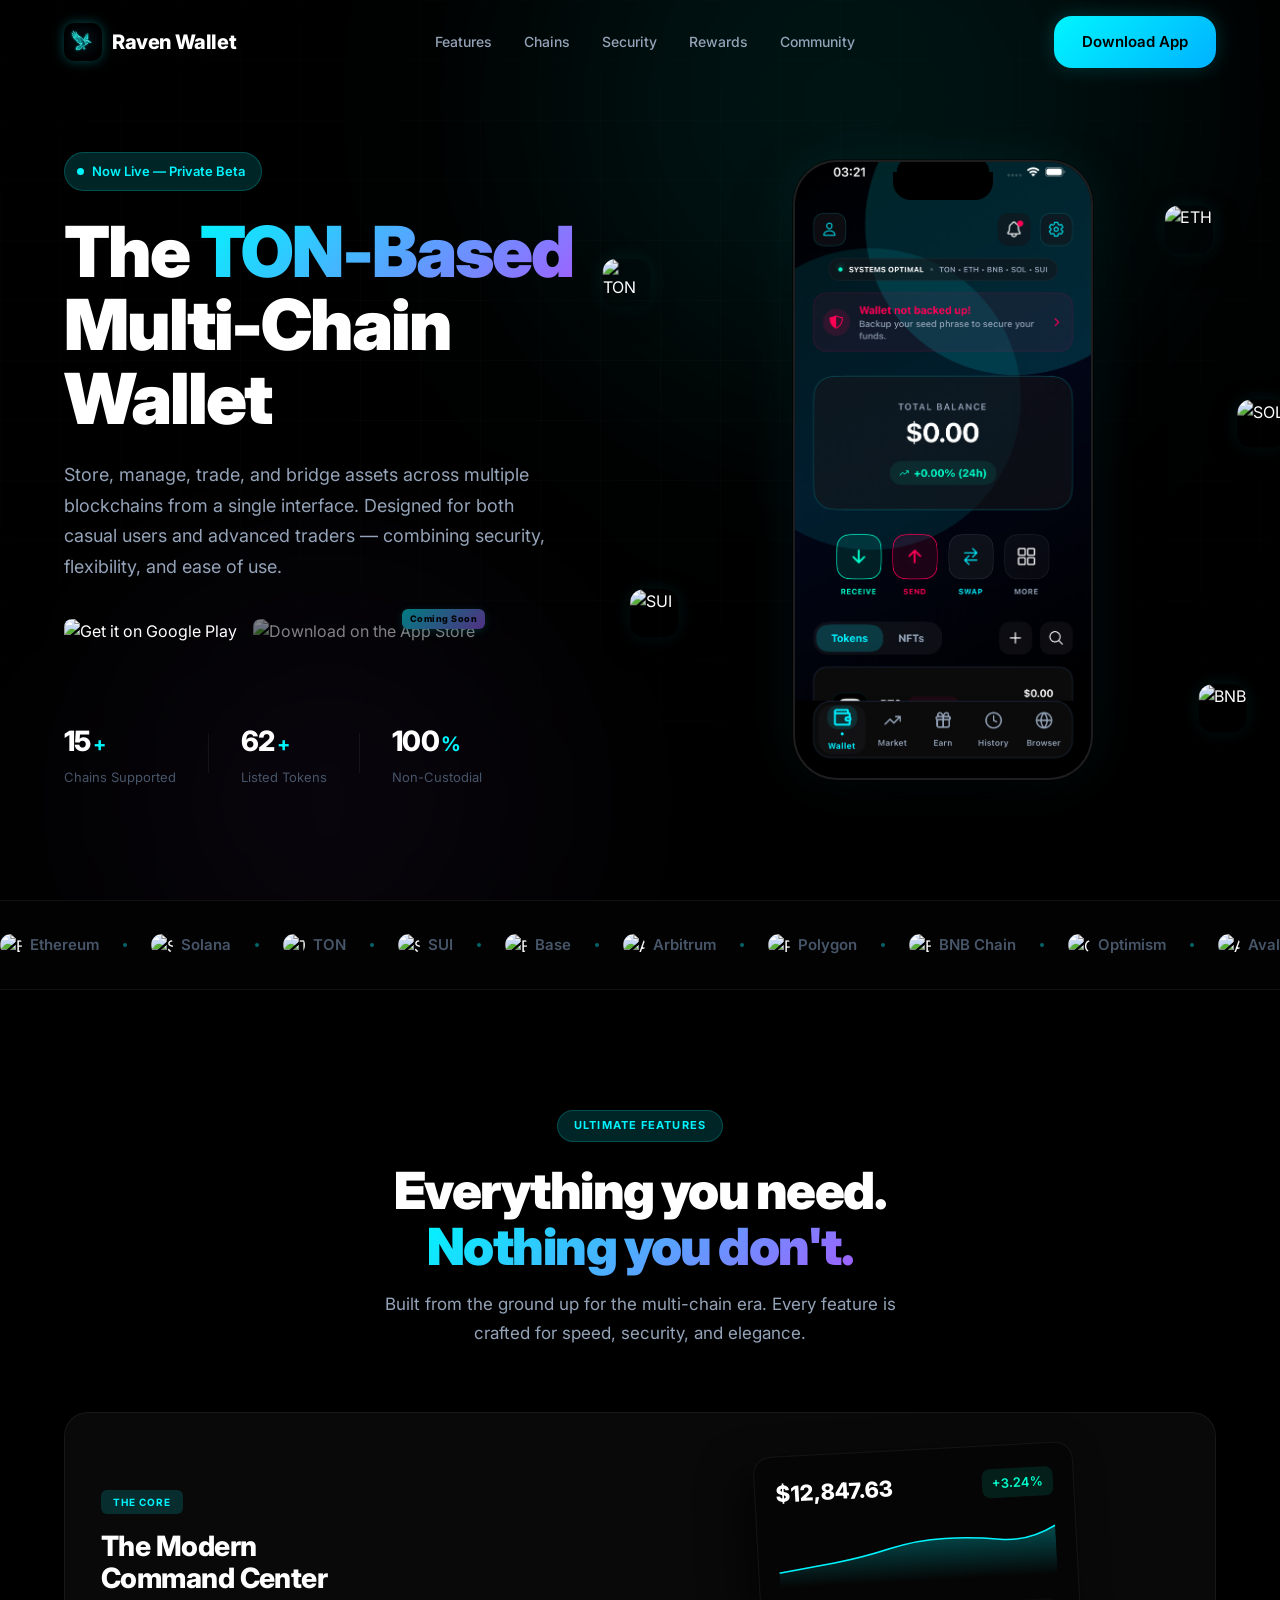
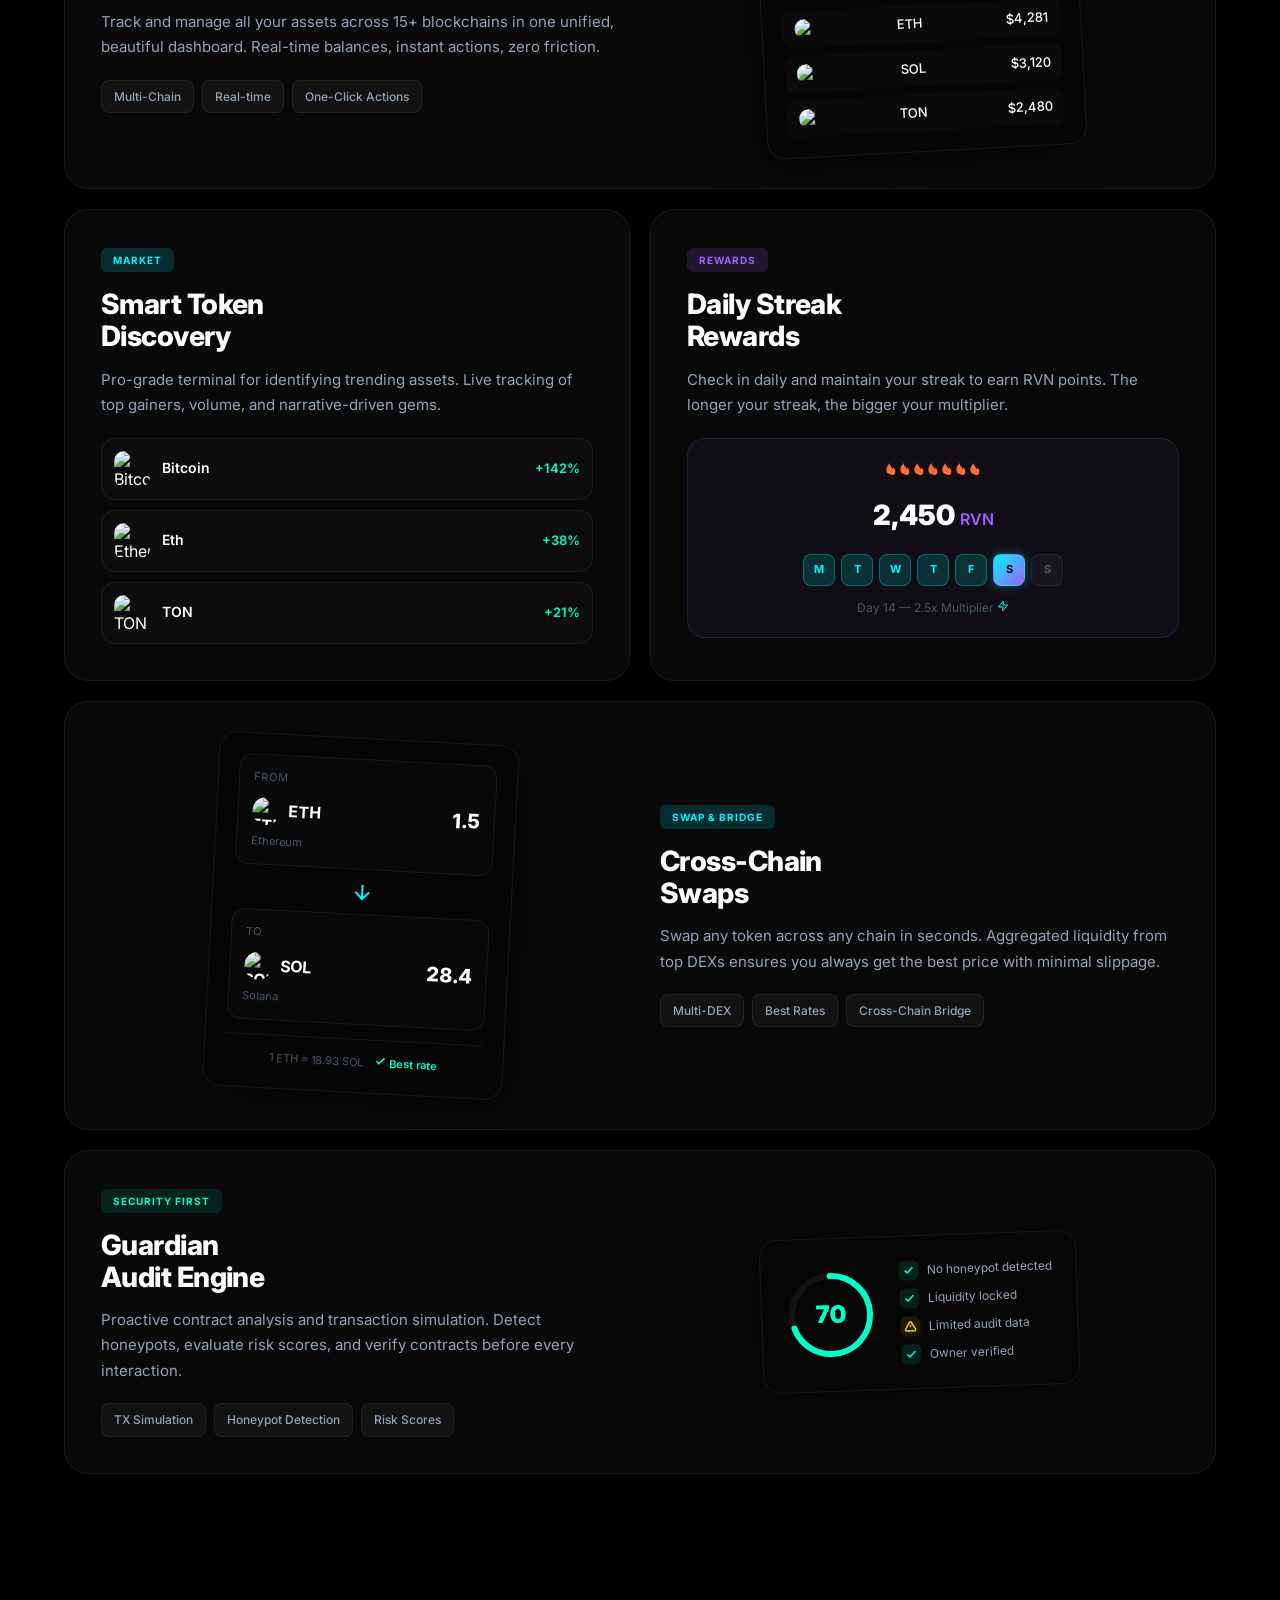
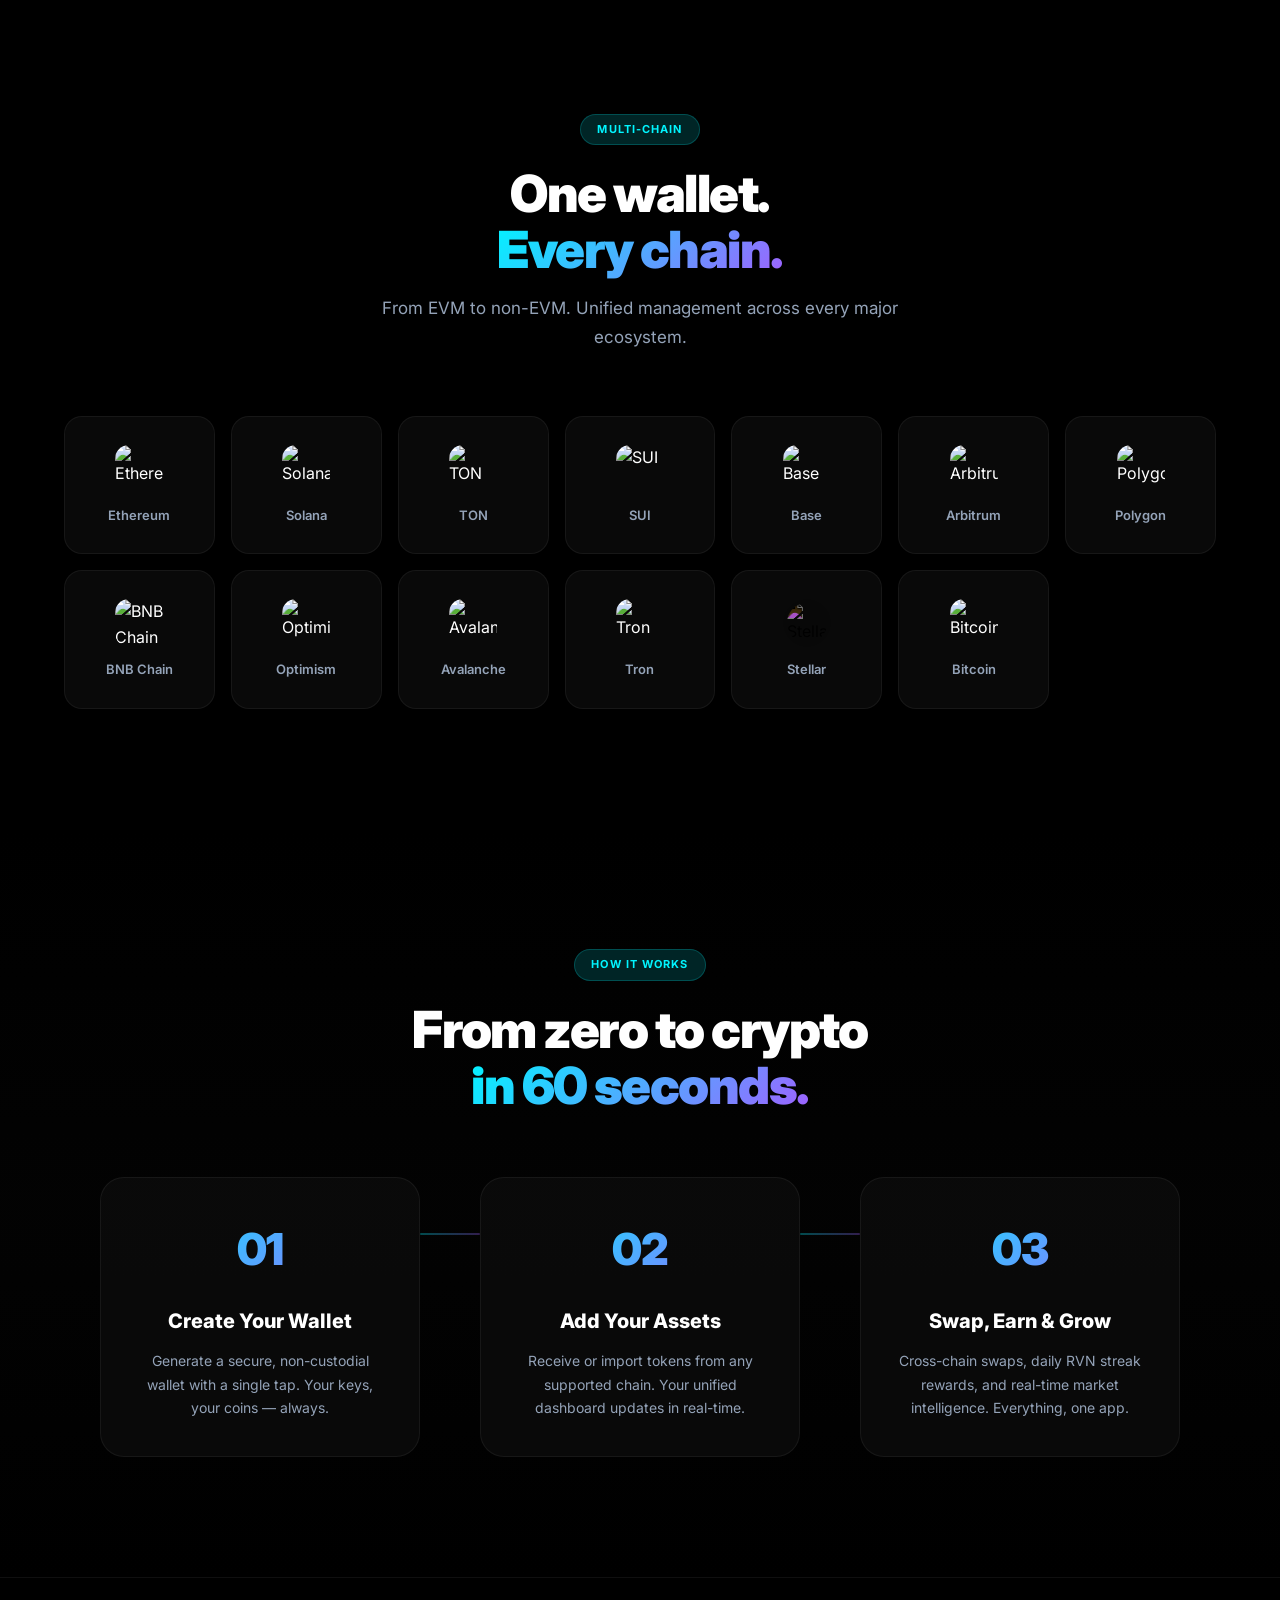
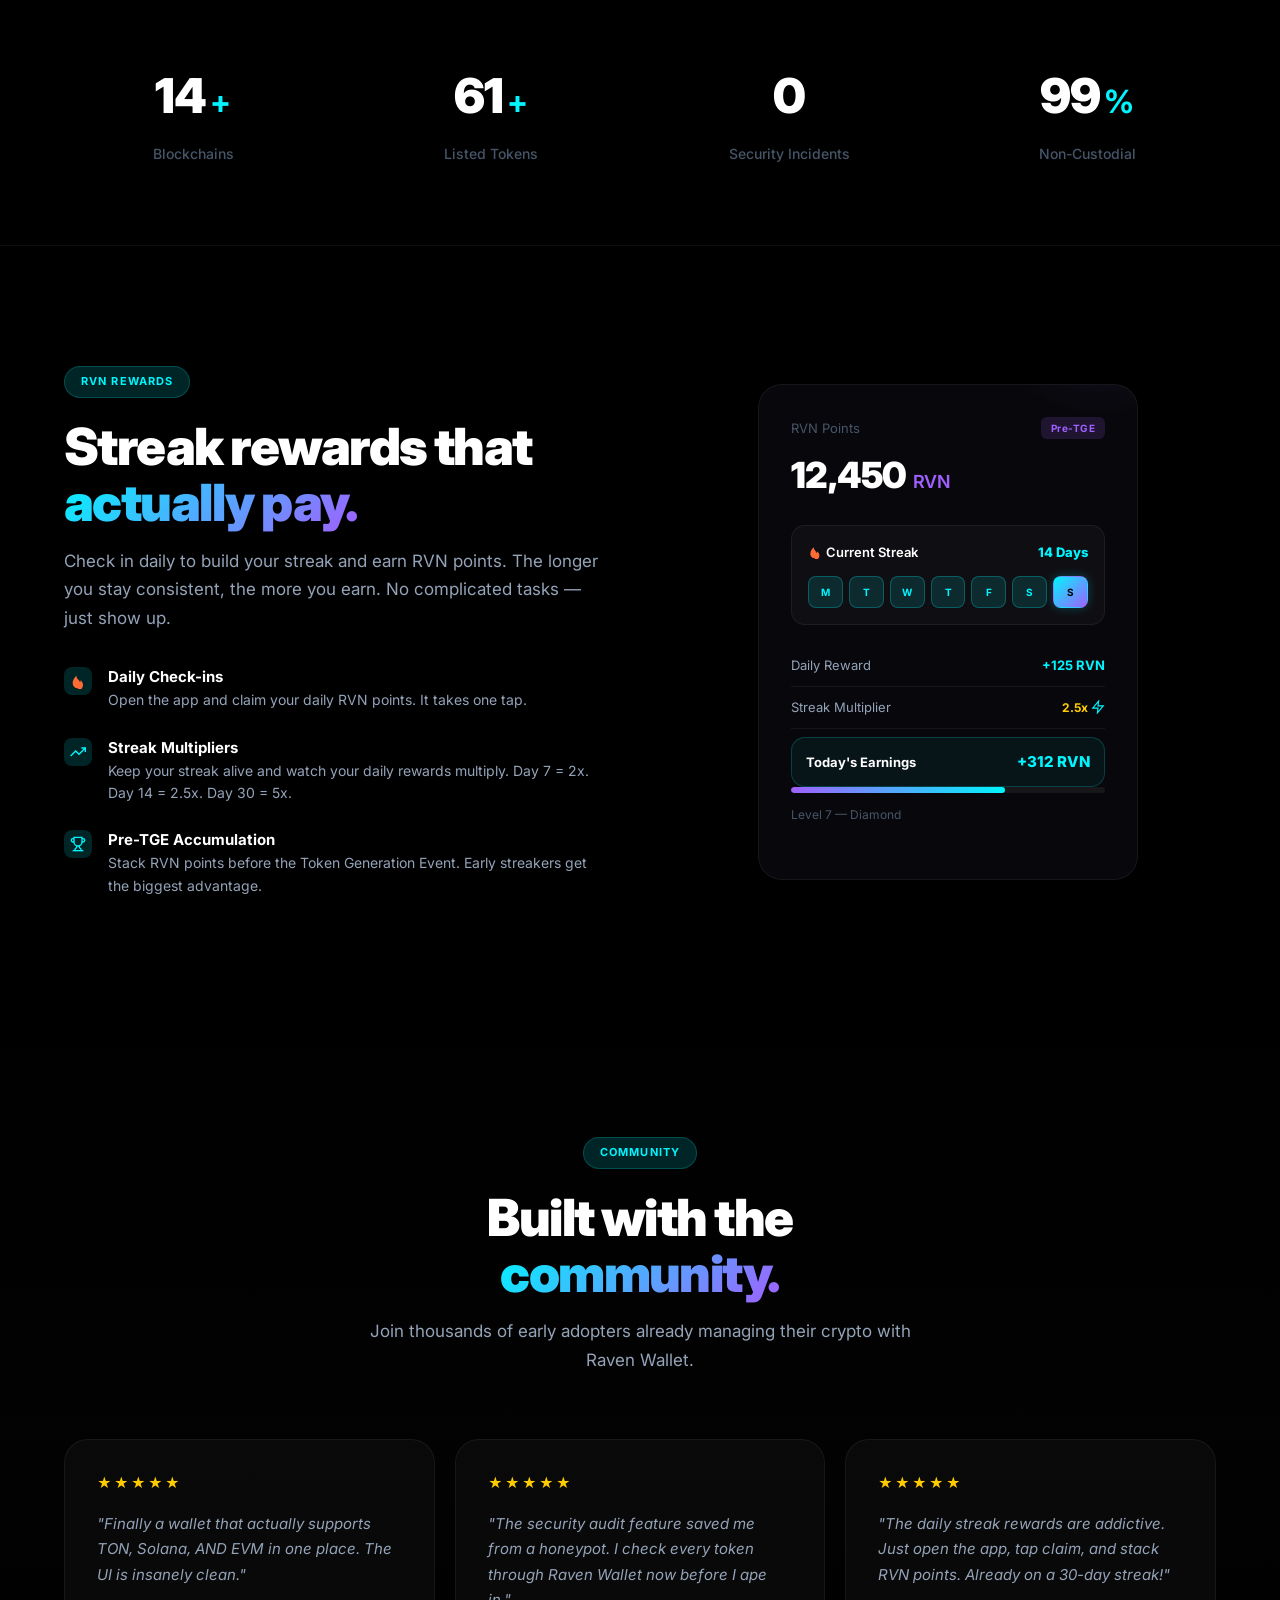
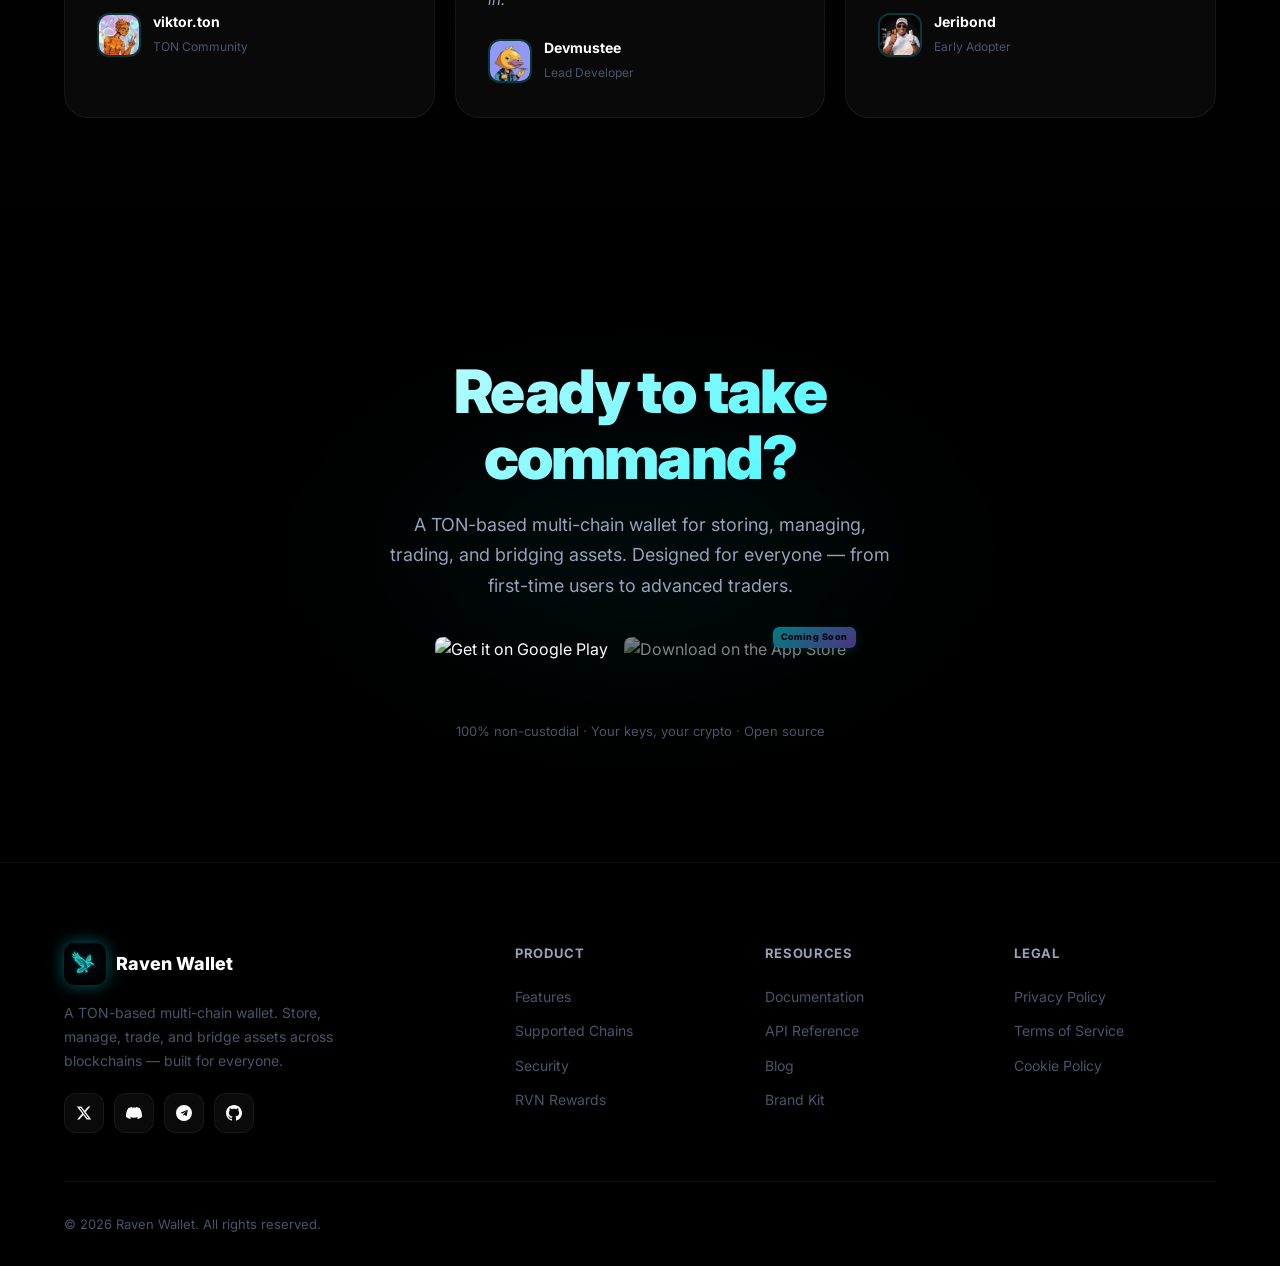
==== index.html @ 255aca64 "Fix logo file paths for Vercel deployment" ====
<!DOCTYPE html>
<html lang="en">
<head>
    <meta charset="UTF-8">
    <meta name="viewport" content="width=device-width, initial-scale=1.0">
    <title>Raven Wallet — The Multi-Chain Command Center</title>
    <meta name="description" content="Raven Wallet is a TON-based multi-chain wallet that lets users store, manage, trade, and bridge assets across multiple blockchains from a single interface.">
    <meta name="keywords" content="crypto wallet, multi-chain wallet, DeFi, TON, Solana, SUI, EVM, Raven Wallet, RVN points">
    <meta property="og:title" content="Raven Wallet — The Multi-Chain Command Center">
    <meta property="og:description" content="A TON-based multi-chain wallet. Store, manage, trade, and bridge assets across multiple blockchains from a single interface.">
    <meta property="og:type" content="website">
    <link rel="icon" type="image/png" href="Ravenlogo.jpeg">
    <link rel="apple-touch-icon" href="Ravenlogo.jpeg">
    <link rel="preconnect" href="https://fonts.googleapis.com">
    <link rel="preconnect" href="https://fonts.gstatic.com" crossorigin>
    <link href="https://fonts.googleapis.com/css2?family=Inter:wght@300;400;500;600;700;800;900&display=swap" rel="stylesheet">
    <link rel="stylesheet" href="style.css">
</head>
<body>
    <!-- ═══════════════════ NAVIGATION ═══════════════════ -->
    <nav class="nav" id="nav">
        <div class="nav-container">
            <a href="#" class="nav-logo">
                <img src="Ravenlogo.jpeg" alt="Raven Wallet" class="nav-logo-img">
                <span>Raven Wallet</span>
            </a>
            <div class="nav-links" id="navLinks">
                <a href="#features">Features</a>
                <a href="#chains">Chains</a>
                <a href="#security">Security</a>
                <a href="#rewards">Rewards</a>
                <a href="#community">Community</a>
            </div>
            <div class="nav-actions">
                <a href="#download" class="btn btn-primary" id="navCta">Download App</a>
                <button class="nav-toggle" id="navToggle" aria-label="Toggle menu">
                    <span></span><span></span><span></span>
                </button>
            </div>
        </div>
    </nav>

    <!-- ═══════════════════ HERO ═══════════════════ -->
    <section class="hero" id="hero">
        <div class="hero-bg">
            <div class="hero-glow hero-glow-1"></div>
            <div class="hero-glow hero-glow-2"></div>
            <div class="hero-grid"></div>
        </div>
        <div class="hero-container">
            <div class="hero-content">
                <div class="hero-badge">
                    <span class="badge-dot"></span>
                    <span>Now Live — Private Beta</span>
                </div>
                <h1 class="hero-title">
                    The <span class="gradient-text">TON-Based</span><br>
                    Multi-Chain Wallet
                </h1>
                <p class="hero-subtitle">
                    Store, manage, trade, and bridge assets across multiple 
                    blockchains from a single interface. Designed for both casual 
                    users and advanced traders — combining security, flexibility, 
                    and ease of use.
                </p>
                <div class="hero-buttons">
                    <a href="#download" class="store-badge">
                        <img src="https://upload.wikimedia.org/wikipedia/commons/7/78/Google_Play_Store_badge_EN.svg" alt="Get it on Google Play" class="store-badge-img">
                    </a>
                    <a href="#" class="store-badge store-badge-disabled">
                        <img src="https://developer.apple.com/assets/elements/badges/download-on-the-app-store.svg" alt="Download on the App Store" class="store-badge-img">
                        <span class="coming-soon-label">Coming Soon</span>
                    </a>
                </div>
                <div class="hero-stats-row">
                    <div class="hero-stat">
                        <span class="hero-stat-value" data-target="15">0</span><span class="hero-stat-suffix">+</span>
                        <span class="hero-stat-label">Chains Supported</span>
                    </div>
                    <div class="hero-stat-divider"></div>
                    <div class="hero-stat">
                        <span class="hero-stat-value" data-target="62">0</span><span class="hero-stat-suffix">+</span>
                        <span class="hero-stat-label">Listed Tokens</span>
                    </div>
                    <div class="hero-stat-divider"></div>
                    <div class="hero-stat">
                        <span class="hero-stat-value" data-target="100">0</span><span class="hero-stat-suffix">%</span>
                        <span class="hero-stat-label">Non-Custodial</span>
                    </div>
                </div>
            </div>
            <div class="hero-visual">
                <div class="phone-mockup">
                    <div class="phone-notch"></div>
                    <div class="phone-screen screenshot-screen">
                        <img src="wallet-ui.png" alt="Raven Wallet App" class="phone-screenshot">
                    </div>
                </div>
                <div class="floating-chain chain-1">
                    <img src="https://assets.coingecko.com/coins/images/17980/small/ton_symbol.png" alt="TON" class="chain-orb-img">
                </div>
                <div class="floating-chain chain-2">
                    <img src="https://assets.coingecko.com/coins/images/4128/small/solana.png" alt="SOL" class="chain-orb-img">
                </div>
                <div class="floating-chain chain-3">
                    <img src="https://assets.coingecko.com/coins/images/26375/small/sui_asset.jpeg" alt="SUI" class="chain-orb-img">
                </div>
                <div class="floating-chain chain-4">
                    <img src="https://assets.coingecko.com/coins/images/279/small/ethereum.png" alt="ETH" class="chain-orb-img">
                </div>
                <div class="floating-chain chain-5">
                    <img src="https://assets.coingecko.com/coins/images/825/small/bnb-icon2_2x.png" alt="BNB" class="chain-orb-img">
                </div>
            </div>
        </div>
    </section>

    <!-- ═══════════════════ CHAINS MARQUEE ═══════════════════ -->
    <section class="chains-marquee">
        <div class="marquee-track">
            <div class="marquee-content">
                <div class="marquee-item"><img src="https://assets.coingecko.com/coins/images/279/small/ethereum.png" alt="Ethereum" class="marquee-logo"><span>Ethereum</span></div>
                <span class="chain-dot"></span>
                <div class="marquee-item"><img src="https://assets.coingecko.com/coins/images/4128/small/solana.png" alt="Solana" class="marquee-logo"><span>Solana</span></div>
                <span class="chain-dot"></span>
                <div class="marquee-item"><img src="https://assets.coingecko.com/coins/images/17980/small/ton_symbol.png" alt="TON" class="marquee-logo"><span>TON</span></div>
                <span class="chain-dot"></span>
                <div class="marquee-item"><img src="https://assets.coingecko.com/coins/images/26375/small/sui_asset.jpeg" alt="SUI" class="marquee-logo"><span>SUI</span></div>
                <span class="chain-dot"></span>
                <div class="marquee-item"><img src="https://avatars.githubusercontent.com/u/108554348?s=200&v=4" alt="Base" class="marquee-logo"><span>Base</span></div>
                <span class="chain-dot"></span>
                <div class="marquee-item"><img src="https://assets.coingecko.com/coins/images/16547/small/photo_2023-03-29_21.47.00.jpeg" alt="Arbitrum" class="marquee-logo"><span>Arbitrum</span></div>
                <span class="chain-dot"></span>
                <div class="marquee-item"><img src="https://assets.coingecko.com/coins/images/4713/small/polygon.png" alt="Polygon" class="marquee-logo"><span>Polygon</span></div>
                <span class="chain-dot"></span>
                <div class="marquee-item"><img src="https://assets.coingecko.com/coins/images/825/small/bnb-icon2_2x.png" alt="BNB Chain" class="marquee-logo"><span>BNB Chain</span></div>
                <span class="chain-dot"></span>
                <div class="marquee-item"><img src="https://assets.coingecko.com/coins/images/25244/small/Optimism.png" alt="Optimism" class="marquee-logo"><span>Optimism</span></div>
                <span class="chain-dot"></span>
                <div class="marquee-item"><img src="https://assets.coingecko.com/coins/images/12559/small/Avalanche_Circle_RedWhite_Trans.png" alt="Avalanche" class="marquee-logo"><span>Avalanche</span></div>
                <span class="chain-dot"></span>
                <div class="marquee-item"><img src="https://assets.coingecko.com/coins/images/1/small/bitcoin.png" alt="Bitcoin" class="marquee-logo"><span>Bitcoin</span></div>
                <span class="chain-dot"></span>
                <!-- Duplicate for seamless loop -->
                <div class="marquee-item"><img src="https://assets.coingecko.com/coins/images/279/small/ethereum.png" alt="Ethereum" class="marquee-logo"><span>Ethereum</span></div>
                <span class="chain-dot"></span>
                <div class="marquee-item"><img src="https://assets.coingecko.com/coins/images/4128/small/solana.png" alt="Solana" class="marquee-logo"><span>Solana</span></div>
                <span class="chain-dot"></span>
                <div class="marquee-item"><img src="https://assets.coingecko.com/coins/images/17980/small/ton_symbol.png" alt="TON" class="marquee-logo"><span>TON</span></div>
                <span class="chain-dot"></span>
                <div class="marquee-item"><img src="https://assets.coingecko.com/coins/images/26375/small/sui_asset.jpeg" alt="SUI" class="marquee-logo"><span>SUI</span></div>
                <span class="chain-dot"></span>
                <div class="marquee-item"><img src="https://avatars.githubusercontent.com/u/108554348?s=200&v=4" alt="Base" class="marquee-logo"><span>Base</span></div>
                <span class="chain-dot"></span>
                <div class="marquee-item"><img src="https://assets.coingecko.com/coins/images/16547/small/photo_2023-03-29_21.47.00.jpeg" alt="Arbitrum" class="marquee-logo"><span>Arbitrum</span></div>
                <span class="chain-dot"></span>
                <div class="marquee-item"><img src="https://assets.coingecko.com/coins/images/4713/small/polygon.png" alt="Polygon" class="marquee-logo"><span>Polygon</span></div>
                <span class="chain-dot"></span>
                <div class="marquee-item"><img src="https://assets.coingecko.com/coins/images/825/small/bnb-icon2_2x.png" alt="BNB Chain" class="marquee-logo"><span>BNB Chain</span></div>
                <span class="chain-dot"></span>
                <div class="marquee-item"><img src="https://assets.coingecko.com/coins/images/25244/small/Optimism.png" alt="Optimism" class="marquee-logo"><span>Optimism</span></div>
                <span class="chain-dot"></span>
                <div class="marquee-item"><img src="https://assets.coingecko.com/coins/images/12559/small/Avalanche_Circle_RedWhite_Trans.png" alt="Avalanche" class="marquee-logo"><span>Avalanche</span></div>
                <span class="chain-dot"></span>
                <div class="marquee-item"><img src="https://assets.coingecko.com/coins/images/1/small/bitcoin.png" alt="Bitcoin" class="marquee-logo"><span>Bitcoin</span></div>
                <span class="chain-dot"></span>
            </div>
        </div>
    </section>

    <!-- ═══════════════════ FEATURES BENTO ═══════════════════ -->
    <section class="features" id="features">
        <div class="section-container">
            <div class="section-header">
                <span class="section-chip">ULTIMATE FEATURES</span>
                <h2 class="section-title">Everything you need.<br><span class="gradient-text">Nothing you don't.</span></h2>
                <p class="section-subtitle">Built from the ground up for the multi-chain era. Every feature is crafted for speed, security, and elegance.</p>
            </div>
            <div class="bento-grid">
                <!-- Card 1: Command Center (wide) -->
                <div class="bento-card bento-wide" id="featureWallet">
                    <div class="bento-content">
                        <span class="bento-chip">THE CORE</span>
                        <h3 class="bento-title">The Modern<br>Command Center</h3>
                        <p class="bento-desc">Track and manage all your assets across 15+ blockchains in one unified, beautiful dashboard. Real-time balances, instant actions, zero friction.</p>
                        <div class="bento-tags">
                            <span>Multi-Chain</span>
                            <span>Real-time</span>
                            <span>One-Click Actions</span>
                        </div>
                    </div>
                    <div class="bento-visual">
                        <div class="bento-mock wallet-mock">
                            <div class="bm-header">
                                <div class="bm-balance">$12,847.63</div>
                                <div class="bm-change">+3.24%</div>
                            </div>
                            <div class="bm-chart">
                                <svg viewBox="0 0 300 80" preserveAspectRatio="none">
                                    <defs>
                                        <linearGradient id="chartGrad" x1="0%" y1="0%" x2="0%" y2="100%">
                                            <stop offset="0%" stop-color="#00F5FF" stop-opacity="0.3"/>
                                            <stop offset="100%" stop-color="#00F5FF" stop-opacity="0"/>
                                        </linearGradient>
                                    </defs>
                                    <path d="M0,60 Q30,55 60,50 T120,35 T180,25 T240,30 T300,15" fill="none" stroke="#00F5FF" stroke-width="2"/>
                                    <path d="M0,60 Q30,55 60,50 T120,35 T180,25 T240,30 T300,15 L300,80 L0,80 Z" fill="url(#chartGrad)"/>
                                </svg>
                            </div>
                            <div class="bm-assets">
                                <div class="bm-asset"><img src="https://assets.coingecko.com/coins/images/279/small/ethereum.png" class="bm-coin-logo" alt="ETH"><span>ETH</span><span>$4,281</span></div>
                                <div class="bm-asset"><img src="https://assets.coingecko.com/coins/images/4128/small/solana.png" class="bm-coin-logo" alt="SOL"><span>SOL</span><span>$3,120</span></div>
                                <div class="bm-asset"><img src="https://assets.coingecko.com/coins/images/17980/small/ton_symbol.png" class="bm-coin-logo" alt="TON"><span>TON</span><span>$2,480</span></div>
                            </div>
                        </div>
                    </div>
                </div>

                <!-- Card 2: Token Discovery -->
                <div class="bento-card" id="featureMarket">
                    <div class="bento-content">
                        <span class="bento-chip">MARKET</span>
                        <h3 class="bento-title">Smart Token<br>Discovery</h3>
                        <p class="bento-desc">Pro-grade terminal for identifying trending assets. Live tracking of top gainers, volume, and narrative-driven gems.</p>
                    </div>
                    <div class="bento-visual-sm">
                        <div class="token-list">
                            <div class="token-item"><img src="https://assets.coingecko.com/coins/images/1/small/bitcoin.png" alt="Bitcoin" class="token-logo"><div class="token-info"><span>Bitcoin</span><span class="token-gain">+142%</span></div></div>
                            <div class="token-item"><img src="https://assets.coingecko.com/coins/images/279/small/ethereum.png" alt="Ethereum" class="token-logo"><div class="token-info"><span>Eth</span><span class="token-gain">+38%</span></div></div>
                            <div class="token-item"><img src="https://assets.coingecko.com/coins/images/17980/small/ton_symbol.png" alt="TON" class="token-logo"><div class="token-info"><span>TON</span><span class="token-gain">+21%</span></div></div>
                        </div>
                    </div>
                </div>

                <!-- Card 3: Rewards -->
                <div class="bento-card" id="featureRewards">
                    <div class="bento-content">
                        <span class="bento-chip reward-chip">REWARDS</span>
                        <h3 class="bento-title">Daily Streak<br>Rewards</h3>
                        <p class="bento-desc">Check in daily and maintain your streak to earn RVN points. The longer your streak, the bigger your multiplier.</p>
                    </div>
                    <div class="bento-visual-sm">
                        <div class="reward-display">
                            <div class="streak-flames"><svg width="14" height="14" viewBox="0 0 24 24" fill="#FF6B35" stroke="none"><path d="M12 23c-3.6 0-8-2.4-8-8 0-4.8 4-9.5 5.5-11 .5 3.5 2 5 3.5 6.5C14.5 12 15 14 15 14s1-1.5 1-3.5c2.5 3 3.5 5 3.5 7.5 0 5.6-4.4 8-7.5 8z"/></svg><svg width="14" height="14" viewBox="0 0 24 24" fill="#FF6B35" stroke="none"><path d="M12 23c-3.6 0-8-2.4-8-8 0-4.8 4-9.5 5.5-11 .5 3.5 2 5 3.5 6.5C14.5 12 15 14 15 14s1-1.5 1-3.5c2.5 3 3.5 5 3.5 7.5 0 5.6-4.4 8-7.5 8z"/></svg><svg width="14" height="14" viewBox="0 0 24 24" fill="#FF6B35" stroke="none"><path d="M12 23c-3.6 0-8-2.4-8-8 0-4.8 4-9.5 5.5-11 .5 3.5 2 5 3.5 6.5C14.5 12 15 14 15 14s1-1.5 1-3.5c2.5 3 3.5 5 3.5 7.5 0 5.6-4.4 8-7.5 8z"/></svg><svg width="14" height="14" viewBox="0 0 24 24" fill="#FF6B35" stroke="none"><path d="M12 23c-3.6 0-8-2.4-8-8 0-4.8 4-9.5 5.5-11 .5 3.5 2 5 3.5 6.5C14.5 12 15 14 15 14s1-1.5 1-3.5c2.5 3 3.5 5 3.5 7.5 0 5.6-4.4 8-7.5 8z"/></svg><svg width="14" height="14" viewBox="0 0 24 24" fill="#FF6B35" stroke="none"><path d="M12 23c-3.6 0-8-2.4-8-8 0-4.8 4-9.5 5.5-11 .5 3.5 2 5 3.5 6.5C14.5 12 15 14 15 14s1-1.5 1-3.5c2.5 3 3.5 5 3.5 7.5 0 5.6-4.4 8-7.5 8z"/></svg><svg width="14" height="14" viewBox="0 0 24 24" fill="#FF6B35" stroke="none"><path d="M12 23c-3.6 0-8-2.4-8-8 0-4.8 4-9.5 5.5-11 .5 3.5 2 5 3.5 6.5C14.5 12 15 14 15 14s1-1.5 1-3.5c2.5 3 3.5 5 3.5 7.5 0 5.6-4.4 8-7.5 8z"/></svg><svg width="14" height="14" viewBox="0 0 24 24" fill="#FF6B35" stroke="none"><path d="M12 23c-3.6 0-8-2.4-8-8 0-4.8 4-9.5 5.5-11 .5 3.5 2 5 3.5 6.5C14.5 12 15 14 15 14s1-1.5 1-3.5c2.5 3 3.5 5 3.5 7.5 0 5.6-4.4 8-7.5 8z"/></svg></div>
                            <div class="reward-amount">2,450 <span>RVN</span></div>
                            <div class="streak-days">
                                <div class="streak-day done">M</div>
                                <div class="streak-day done">T</div>
                                <div class="streak-day done">W</div>
                                <div class="streak-day done">T</div>
                                <div class="streak-day done">F</div>
                                <div class="streak-day today">S</div>
                                <div class="streak-day">S</div>
                            </div>
                            <div class="reward-label">Day 14 — 2.5x Multiplier <svg width="12" height="12" viewBox="0 0 24 24" fill="none" stroke="var(--primary)" stroke-width="2"><path d="M13 2L3 14h9l-1 8 10-12h-9l1-8z"/></svg></div>
                        </div>
                    </div>
                </div>

                <!-- Card 4: Cross-Chain Swap (wide) -->
                <div class="bento-card bento-wide bento-reverse" id="featureSwap">
                    <div class="bento-content">
                        <span class="bento-chip">SWAP & BRIDGE</span>
                        <h3 class="bento-title">Cross-Chain<br>Swaps</h3>
                        <p class="bento-desc">Swap any token across any chain in seconds. Aggregated liquidity from top DEXs ensures you always get the best price with minimal slippage.</p>
                        <div class="bento-tags">
                            <span>Multi-DEX</span>
                            <span>Best Rates</span>
                            <span>Cross-Chain Bridge</span>
                        </div>
                    </div>
                    <div class="bento-visual">
                        <div class="swap-mock">
                            <div class="swap-from">
                                <div class="swap-label">From</div>
                                <div class="swap-row">
                                    <div class="swap-token"><img src="https://assets.coingecko.com/coins/images/279/small/ethereum.png" class="swap-token-logo" alt="ETH"><span>ETH</span></div>
                                    <div class="swap-amount">1.5</div>
                                </div>
                                <div class="swap-chain-tag">Ethereum</div>
                            </div>
                            <div class="swap-arrow">
                                <svg width="24" height="24" viewBox="0 0 24 24" fill="none" stroke="var(--primary)" stroke-width="2"><line x1="12" y1="5" x2="12" y2="19"/><polyline points="19 12 12 19 5 12"/></svg>
                            </div>
                            <div class="swap-to">
                                <div class="swap-label">To</div>
                                <div class="swap-row">
                                    <div class="swap-token"><img src="https://assets.coingecko.com/coins/images/4128/small/solana.png" class="swap-token-logo" alt="SOL"><span>SOL</span></div>
                                    <div class="swap-amount">28.4</div>
                                </div>
                                <div class="swap-chain-tag">Solana</div>
                            </div>
                            <div class="swap-rate">1 ETH ≈ 18.93 SOL <span class="swap-best"><svg width="12" height="12" viewBox="0 0 24 24" fill="none" stroke="currentColor" stroke-width="3"><polyline points="20 6 9 17 4 12"/></svg> Best rate</span></div>
                        </div>
                    </div>
                </div>

                <!-- Card 5: Security (wide) -->
                <div class="bento-card bento-wide" id="featureSecurity">
                    <div class="bento-content">
                        <span class="bento-chip security-chip">SECURITY FIRST</span>
                        <h3 class="bento-title">Guardian<br>Audit Engine</h3>
                        <p class="bento-desc">Proactive contract analysis and transaction simulation. Detect honeypots, evaluate risk scores, and verify contracts before every interaction.</p>
                        <div class="bento-tags">
                            <span>TX Simulation</span>
                            <span>Honeypot Detection</span>
                            <span>Risk Scores</span>
                        </div>
                    </div>
                    <div class="bento-visual">
                        <div class="security-mock">
                            <div class="sec-score-ring">
                                <svg viewBox="0 0 120 120">
                                    <circle cx="60" cy="60" r="52" fill="none" stroke="rgba(255,255,255,0.05)" stroke-width="8"/>
                                    <circle cx="60" cy="60" r="52" fill="none" stroke="#00FFCC" stroke-width="8" stroke-dasharray="228 99" stroke-linecap="round" transform="rotate(-90 60 60)"/>
                                </svg>
                                <span class="sec-score-value">70</span>
                            </div>
                            <div class="sec-checks">
                                <div class="sec-check pass"><span><svg width="12" height="12" viewBox="0 0 24 24" fill="none" stroke="currentColor" stroke-width="3"><polyline points="20 6 9 17 4 12"/></svg></span> No honeypot detected</div>
                                <div class="sec-check pass"><span><svg width="12" height="12" viewBox="0 0 24 24" fill="none" stroke="currentColor" stroke-width="3"><polyline points="20 6 9 17 4 12"/></svg></span> Liquidity locked</div>
                                <div class="sec-check warn"><span><svg width="12" height="12" viewBox="0 0 24 24" fill="none" stroke="currentColor" stroke-width="3"><path d="M10.29 3.86L1.82 18a2 2 0 0 0 1.71 3h16.94a2 2 0 0 0 1.71-3L13.71 3.86a2 2 0 0 0-3.42 0z"/><line x1="12" y1="9" x2="12" y2="13"/><line x1="12" y1="17" x2="12.01" y2="17"/></svg></span> Limited audit data</div>
                                <div class="sec-check pass"><span><svg width="12" height="12" viewBox="0 0 24 24" fill="none" stroke="currentColor" stroke-width="3"><polyline points="20 6 9 17 4 12"/></svg></span> Owner verified</div>
                            </div>
                        </div>
                    </div>
                </div>
            </div>
        </div>
    </section>

    <!-- ═══════════════════ MULTI-CHAIN SECTION ═══════════════════ -->
    <section class="chains-section" id="chains">
        <div class="section-container">
            <div class="section-header">
                <span class="section-chip">MULTI-CHAIN</span>
                <h2 class="section-title">One wallet.<br><span class="gradient-text">Every chain.</span></h2>
                <p class="section-subtitle">From EVM to non-EVM. Unified management across every major ecosystem.</p>
            </div>
            <div class="chain-grid">
                <div class="chain-card"><img src="https://assets.coingecko.com/coins/images/279/small/ethereum.png" alt="Ethereum" class="chain-card-logo"><span>Ethereum</span></div>
                <div class="chain-card"><img src="https://assets.coingecko.com/coins/images/4128/small/solana.png" alt="Solana" class="chain-card-logo"><span>Solana</span></div>
                <div class="chain-card"><img src="https://assets.coingecko.com/coins/images/17980/small/ton_symbol.png" alt="TON" class="chain-card-logo"><span>TON</span></div>
                <div class="chain-card"><img src="https://assets.coingecko.com/coins/images/26375/small/sui_asset.jpeg" alt="SUI" class="chain-card-logo"><span>SUI</span></div>
                <div class="chain-card"><img src="https://avatars.githubusercontent.com/u/108554348?s=200&v=4" alt="Base" class="chain-card-logo"><span>Base</span></div>
                <div class="chain-card"><img src="https://assets.coingecko.com/coins/images/16547/small/photo_2023-03-29_21.47.00.jpeg" alt="Arbitrum" class="chain-card-logo"><span>Arbitrum</span></div>
                <div class="chain-card"><img src="https://assets.coingecko.com/coins/images/4713/small/polygon.png" alt="Polygon" class="chain-card-logo"><span>Polygon</span></div>
                <div class="chain-card"><img src="https://assets.coingecko.com/coins/images/825/small/bnb-icon2_2x.png" alt="BNB Chain" class="chain-card-logo"><span>BNB Chain</span></div>
                <div class="chain-card"><img src="https://assets.coingecko.com/coins/images/25244/small/Optimism.png" alt="Optimism" class="chain-card-logo"><span>Optimism</span></div>
                <div class="chain-card"><img src="https://assets.coingecko.com/coins/images/12559/small/Avalanche_Circle_RedWhite_Trans.png" alt="Avalanche" class="chain-card-logo"><span>Avalanche</span></div>
                <div class="chain-card"><img src="https://assets.coingecko.com/coins/images/1094/small/tron-logo.png" alt="Tron" class="chain-card-logo"><span>Tron</span></div>
                <div class="chain-card"><img src="https://assets.coingecko.com/coins/images/100/small/Stellar_symbol_black_RGB.png" alt="Stellar" class="chain-card-logo stellar-logo"><span>Stellar</span></div>
                <div class="chain-card"><img src="https://assets.coingecko.com/coins/images/1/small/bitcoin.png" alt="Bitcoin" class="chain-card-logo"><span>Bitcoin</span></div>
            </div>
        </div>
    </section>

    <!-- ═══════════════════ HOW IT WORKS ═══════════════════ -->
    <section class="how-it-works" id="security">
        <div class="section-container">
            <div class="section-header">
                <span class="section-chip">HOW IT WORKS</span>
                <h2 class="section-title">From zero to crypto<br><span class="gradient-text">in 60 seconds.</span></h2>
            </div>
            <div class="steps-grid">
                <div class="step-card">
                    <div class="step-number">01</div>
                    <h3>Create Your Wallet</h3>
                    <p>Generate a secure, non-custodial wallet with a single tap. Your keys, your coins — always.</p>
                </div>
                <div class="step-connector"><div class="connector-line"></div></div>
                <div class="step-card">
                    <div class="step-number">02</div>
                    <h3>Add Your Assets</h3>
                    <p>Receive or import tokens from any supported chain. Your unified dashboard updates in real-time.</p>
                </div>
                <div class="step-connector"><div class="connector-line"></div></div>
                <div class="step-card">
                    <div class="step-number">03</div>
                    <h3>Swap, Earn & Grow</h3>
                    <p>Cross-chain swaps, daily RVN streak rewards, and real-time market intelligence. Everything, one app.</p>
                </div>
            </div>
        </div>
    </section>

    <!-- ═══════════════════ STATS BAR ═══════════════════ -->
    <section class="stats-bar">
        <div class="section-container">
            <div class="stats-grid">
                <div class="stat-item">
                    <div class="stat-value" data-target="15">0</div>
                    <div class="stat-suffix">+</div>
                    <div class="stat-label">Blockchains</div>
                </div>
                <div class="stat-item">
                    <div class="stat-value" data-target="62">0</div>
                    <div class="stat-suffix">+</div>
                    <div class="stat-label">Listed Tokens</div>
                </div>
                <div class="stat-item">
                    <div class="stat-value" data-target="0">0</div>
                    <div class="stat-suffix"></div>
                    <div class="stat-label">Security Incidents</div>
                </div>
                <div class="stat-item">
                    <div class="stat-value" data-target="100">0</div>
                    <div class="stat-suffix">%</div>
                    <div class="stat-label">Non-Custodial</div>
                </div>
            </div>
        </div>
    </section>

    <!-- ═══════════════════ REWARDS SECTION ═══════════════════ -->
    <section class="rewards-section" id="rewards">
        <div class="section-container">
            <div class="rewards-split">
                <div class="rewards-content">
                    <span class="section-chip">RVN REWARDS</span>
                    <h2 class="section-title">Streak rewards that<br><span class="gradient-text">actually pay.</span></h2>
                    <p class="section-subtitle">Check in daily to build your streak and earn RVN points. The longer you stay consistent, the more you earn. No complicated tasks — just show up.</p>
                    <ul class="rewards-list">
                        <li>
                            <div class="reward-check"><svg width="16" height="16" viewBox="0 0 24 24" fill="#FF6B35" stroke="none"><path d="M12 23c-3.6 0-8-2.4-8-8 0-4.8 4-9.5 5.5-11 .5 3.5 2 5 3.5 6.5C14.5 12 15 14 15 14s1-1.5 1-3.5c2.5 3 3.5 5 3.5 7.5 0 5.6-4.4 8-7.5 8z"/></svg></div>
                            <div><strong>Daily Check-ins</strong><br>Open the app and claim your daily RVN points. It takes one tap.</div>
                        </li>
                        <li>
                            <div class="reward-check"><svg width="16" height="16" viewBox="0 0 24 24" fill="none" stroke="currentColor" stroke-width="2"><polyline points="23 6 13.5 15.5 8.5 10.5 1 18"/><polyline points="17 6 23 6 23 12"/></svg></div>
                            <div><strong>Streak Multipliers</strong><br>Keep your streak alive and watch your daily rewards multiply. Day 7 = 2x. Day 14 = 2.5x. Day 30 = 5x.</div>
                        </li>
                        <li>
                            <div class="reward-check"><svg width="16" height="16" viewBox="0 0 24 24" fill="none" stroke="currentColor" stroke-width="2"><path d="M6 9H4.5a2.5 2.5 0 0 1 0-5H6"/><path d="M18 9h1.5a2.5 2.5 0 0 0 0-5H18"/><path d="M4 22h16"/><path d="M10 14.66V17c0 .55-.47.98-.97 1.21C7.85 18.75 7 20 7 22"/><path d="M14 14.66V17c0 .55.47.98.97 1.21C16.15 18.75 17 20 17 22"/><path d="M18 2H6v7a6 6 0 0 0 12 0V2Z"/></svg></div>
                            <div><strong>Pre-TGE Accumulation</strong><br>Stack RVN points before the Token Generation Event. Early streakers get the biggest advantage.</div>
                        </li>
                    </ul>
                </div>
                <div class="rewards-visual">
                    <div class="rvnx-card">
                        <div class="rvnx-glow"></div>
                        <div class="rvnx-header">
                            <span>RVN Points</span>
                            <span class="rvnx-badge">Pre-TGE</span>
                        </div>
                        <div class="rvnx-amount">12,450 <span>RVN</span></div>
                        <div class="rvnx-streak-card">
                            <div class="rvnx-streak-header">
                                <span><svg width="14" height="14" viewBox="0 0 24 24" fill="#FF6B35" stroke="none" style="vertical-align:-2px;margin-right:4px"><path d="M12 23c-3.6 0-8-2.4-8-8 0-4.8 4-9.5 5.5-11 .5 3.5 2 5 3.5 6.5C14.5 12 15 14 15 14s1-1.5 1-3.5c2.5 3 3.5 5 3.5 7.5 0 5.6-4.4 8-7.5 8z"/></svg>Current Streak</span>
                                <span class="rvnx-streak-count">14 Days</span>
                            </div>
                            <div class="rvnx-streak-days">
                                <div class="sd done">M</div>
                                <div class="sd done">T</div>
                                <div class="sd done">W</div>
                                <div class="sd done">T</div>
                                <div class="sd done">F</div>
                                <div class="sd done">S</div>
                                <div class="sd today">S</div>
                            </div>
                        </div>
                        <div class="rvnx-mult-row">
                            <span>Daily Reward</span>
                            <span class="rvnx-daily">+125 RVN</span>
                        </div>
                        <div class="rvnx-mult-row">
                            <span>Streak Multiplier</span>
                            <span class="rvnx-mult">2.5x <svg width="14" height="14" viewBox="0 0 24 24" fill="none" stroke="var(--primary)" stroke-width="2" style="vertical-align:-2px"><path d="M13 2L3 14h9l-1 8 10-12h-9l1-8z"/></svg></span>
                        </div>
                        <div class="rvnx-mult-row highlight">
                            <span>Today's Earnings</span>
                            <span class="rvnx-total">+312 RVN</span>
                        </div>
                        <div class="rvnx-progress">
                            <div class="rvnx-bar"><div class="rvnx-fill"></div></div>
                            <span>Level 7 — Diamond</span>
                        </div>
                    </div>
                </div>
            </div>
        </div>
    </section>

    <!-- ═══════════════════ COMMUNITY ═══════════════════ -->
    <section class="community" id="community">
        <div class="section-container">
            <div class="section-header">
                <span class="section-chip">COMMUNITY</span>
                <h2 class="section-title">Built with the<br><span class="gradient-text">community.</span></h2>
                <p class="section-subtitle">Join thousands of early adopters already managing their crypto with Raven Wallet.</p>
            </div>
            <div class="testimonials-grid">
                <div class="testimonial-card">
                    <div class="testimonial-stars">★★★★★</div>
                    <p>"Finally a wallet that actually supports TON, Solana, AND EVM in one place. The UI is insanely clean."</p>
                    <div class="testimonial-author">
                        <img src="viktor-avatar.jpg" alt="Viktor" class="testimonial-avatar-img">
                        <div><strong>viktor.ton</strong><span>TON Community</span></div>
                    </div>
                </div>
                <div class="testimonial-card">
                    <div class="testimonial-stars">★★★★★</div>
                    <p>"The security audit feature saved me from a honeypot. I check every token through Raven Wallet now before I ape in."</p>
                    <div class="testimonial-author">
                        <img src="devmustee-avatar.jpg" alt="Devmustee" class="testimonial-avatar-img">
                        <div><strong>Devmustee</strong><span>Lead Developer</span></div>
                    </div>
                </div>
                <div class="testimonial-card">
                    <div class="testimonial-stars">★★★★★</div>
                    <p>"The daily streak rewards are addictive. Just open the app, tap claim, and stack RVN points. Already on a 30-day streak!"</p>
                    <div class="testimonial-author">
                        <img src="jeribond-avatar.jpg" alt="Jeribond" class="testimonial-avatar-img">
                        <div><strong>Jeribond</strong><span>Early Adopter</span></div>
                    </div>
                </div>
            </div>
        </div>
    </section>

    <!-- ═══════════════════ CTA ═══════════════════ -->
    <section class="cta" id="download">
        <div class="cta-bg">
            <div class="cta-glow"></div>
        </div>
        <div class="section-container">
            <div class="cta-content">
                <h2 class="cta-title">Ready to take<br>command?</h2>
                <p class="cta-subtitle">A TON-based multi-chain wallet for storing, managing, trading, and bridging assets. Designed for everyone — from first-time users to advanced traders.</p>
                <div class="cta-buttons">
                    <a href="#" class="store-badge">
                        <img src="https://upload.wikimedia.org/wikipedia/commons/7/78/Google_Play_Store_badge_EN.svg" alt="Get it on Google Play" class="store-badge-img store-badge-lg">
                    </a>
                    <a href="#" class="store-badge store-badge-disabled">
                        <img src="https://developer.apple.com/assets/elements/badges/download-on-the-app-store.svg" alt="Download on the App Store" class="store-badge-img store-badge-lg">
                        <span class="coming-soon-label">Coming Soon</span>
                    </a>
                </div>
                <p class="cta-note">100% non-custodial · Your keys, your crypto · Open source</p>
            </div>
        </div>
    </section>

    <!-- ═══════════════════ FOOTER ═══════════════════ -->
    <footer class="footer">
        <div class="section-container">
            <div class="footer-grid">
                <div class="footer-brand">
                    <a href="#" class="footer-logo">
                        <img src="Ravenlogo.jpeg" alt="Raven Wallet" class="footer-logo-img">
                        <span>Raven Wallet</span>
                    </a>
                    <p>A TON-based multi-chain wallet. Store, manage, trade, and bridge assets across blockchains — built for everyone.</p>
                    <div class="footer-socials">
                        <a href="https://x.com/Raven_wallet" target="_blank" class="social-link" aria-label="Twitter/X"><svg width="16" height="16" viewBox="0 0 24 24" fill="currentColor"><path d="M18.244 2.25h3.308l-7.227 8.26 8.502 11.24H16.17l-5.214-6.817L4.99 21.75H1.68l7.73-8.835L1.254 2.25H8.08l4.713 6.231zm-1.161 17.52h1.833L7.084 4.126H5.117z"/></svg></a>
                        <a href="#" class="social-link" aria-label="Discord"><svg width="16" height="16" viewBox="0 0 24 24" fill="currentColor"><path d="M20.317 4.3698a19.7913 19.7913 0 00-4.8851-1.5152.0741.0741 0 00-.0785.0371c-.211.3753-.4447.8648-.6083 1.2495-1.8447-.2762-3.68-.2762-5.4868 0-.1636-.3933-.4058-.8742-.6177-1.2495a.077.077 0 00-.0785-.037 19.7363 19.7363 0 00-4.8852 1.515.0699.0699 0 00-.0321.0277C.5334 9.0458-.319 13.5799.0992 18.0578a.0824.0824 0 00.0312.0561c2.0528 1.5076 4.0413 2.4228 5.9929 3.0294a.0777.0777 0 00.0842-.0276c.4616-.6304.8731-1.2952 1.226-1.9942a.076.076 0 00-.0416-.1057c-.6528-.2476-1.2743-.5495-1.8722-.8923a.077.077 0 01-.0076-.1277c.1258-.0943.2517-.1923.3718-.2914a.0743.0743 0 01.0776-.0105c3.9278 1.7933 8.18 1.7933 12.0614 0a.0739.0739 0 01.0785.0095c.1202.099.246.1981.3728.2924a.077.077 0 01-.0066.1276 12.2986 12.2986 0 01-1.873.8914.0766.0766 0 00-.0407.1067c.3604.698.7719 1.3628 1.225 1.9932a.076.076 0 00.0842.0286c1.961-.6067 3.9495-1.5219 6.0023-3.0294a.077.077 0 00.0313-.0552c.5004-5.177-.8382-9.6739-3.5485-13.6604a.061.061 0 00-.0312-.0286z"/></svg></a>
                        <a href="https://t.me/ravenwalletcommunity" target="_blank" class="social-link" aria-label="Telegram"><svg width="16" height="16" viewBox="0 0 24 24" fill="currentColor"><path d="M11.944 0A12 12 0 1 0 24 12.056A12.014 12.014 0 0 0 11.944 0Zm5.654 8.22-1.64 7.726c-.12.54-.44.67-.89.42l-2.46-1.81-1.19 1.14a.62.62 0 0 1-.49.24l.18-2.5 4.56-4.12c.2-.18-.04-.28-.31-.1l-5.64 3.55-2.43-.76c-.53-.16-.54-.53.11-.78l9.49-3.66c.44-.16.83.11.68.74Z"/></svg></a>
                        <a href="#" class="social-link" aria-label="GitHub"><svg width="16" height="16" viewBox="0 0 24 24" fill="currentColor"><path d="M12 0c-6.626 0-12 5.373-12 12 0 5.302 3.438 9.8 8.207 11.387.599.111.793-.261.793-.577v-2.234c-3.338.726-4.033-1.416-4.033-1.416-.546-1.387-1.333-1.756-1.333-1.756-1.089-.745.083-.729.083-.729 1.205.084 1.839 1.237 1.839 1.237 1.07 1.834 2.807 1.304 3.492.997.107-.775.418-1.305.762-1.604-2.665-.305-5.467-1.334-5.467-5.931 0-1.311.469-2.381 1.236-3.221-.124-.303-.535-1.524.117-3.176 0 0 1.008-.322 3.301 1.23.957-.266 1.983-.399 3.003-.404 1.02.005 2.047.138 3.006.404 2.291-1.552 3.297-1.23 3.297-1.23.653 1.653.242 2.874.118 3.176.77.84 1.235 1.911 1.235 3.221 0 4.609-2.807 5.624-5.479 5.921.43.372.823 1.102.823 2.222v3.293c0 .319.192.694.801.576 4.765-1.589 8.199-6.086 8.199-11.386 0-6.627-5.373-12-12-12z"/></svg></a>
                    </div>
                </div>
                <div class="footer-links">
                    <h4>Product</h4>
                    <a href="#features">Features</a>
                    <a href="#chains">Supported Chains</a>
                    <a href="#security">Security</a>
                    <a href="#rewards">RVN Rewards</a>
                </div>
                <div class="footer-links">
                    <h4>Resources</h4>
                    <a href="#">Documentation</a>
                    <a href="#">API Reference</a>
                    <a href="#">Blog</a>
                    <a href="#">Brand Kit</a>
                </div>
                <div class="footer-links">
                    <h4>Legal</h4>
                    <a href="privacy-policy.html">Privacy Policy</a>
                    <a href="terms-of-service.html">Terms of Service</a>
                    <a href="cookie-policy.html">Cookie Policy</a>
                </div>
            </div>
            <div class="footer-bottom">
                <span>© 2026 Raven Wallet. All rights reserved.</span>
            </div>
        </div>
    </footer>

    <script src="script.js"></script>
</body>
</html>
---- style.css ----
/* ═══════════════════════════════════════════════════════════════
   RAVEN WALLET — Premium Website Stylesheet
   Theme: Cyber Raven (Obsidian + Neon Cyan)
   ═══════════════════════════════════════════════════════════════ */

/* ── DESIGN TOKENS ─────────────────────────────────────────── */
:root {
    --bg-void: #000000;
    --bg-obsidian: #050505;
    --bg-surface: #0B0B0C;
    --bg-card: rgba(15, 15, 15, 0.6);
    --bg-card-hover: rgba(20, 20, 22, 0.8);
    --primary: #00F5FF;
    --primary-dim: rgba(0, 245, 255, 0.15);
    --primary-glow: rgba(0, 245, 255, 0.4);
    --secondary: #A060FF;
    --secondary-dim: rgba(160, 96, 255, 0.15);
    --success: #00FFCC;
    --error: #FF0055;
    --warning: #FFCC00;
    --text-primary: #FFFFFF;
    --text-secondary: #94A3B8;
    --text-muted: #475569;
    --border: rgba(255, 255, 255, 0.06);
    --border-hover: rgba(255, 255, 255, 0.12);
    --border-primary: rgba(0, 245, 255, 0.2);
    --card-shadow: 0 20px 40px rgba(0, 0, 0, 0.4);
    --card-shadow-hover: 0 30px 60px rgba(0, 0, 0, 0.6);
    --radius-sm: 10px;
    --radius-md: 14px;
    --radius-lg: 18px;
    --radius-xl: 24px;
    --radius-2xl: 32px;
    --font: 'Inter', -apple-system, BlinkMacSystemFont, sans-serif;
    --transition: 0.4s cubic-bezier(0.16, 1, 0.3, 1);
    --transition-fast: 0.2s cubic-bezier(0.16, 1, 0.3, 1);
}

/* ── RESET & BASE ──────────────────────────────────────────── */
*, *::before, *::after {
    margin: 0;
    padding: 0;
    box-sizing: border-box;
}

html {
    scroll-behavior: smooth;
    font-size: 16px;
    -webkit-font-smoothing: antialiased;
    -moz-osx-font-smoothing: grayscale;
}

body {
    font-family: var(--font);
    background: var(--bg-void);
    color: var(--text-primary);
    overflow-x: hidden;
    line-height: 1.6;
}

a {
    color: inherit;
    text-decoration: none;
}

img {
    max-width: 100%;
    display: block;
}

/* ── UTILITIES ─────────────────────────────────────────────── */
.gradient-text {
    background: linear-gradient(135deg, var(--primary) 0%, var(--secondary) 100%);
    -webkit-background-clip: text;
    -webkit-text-fill-color: transparent;
    background-clip: text;
}

.section-container {
    max-width: 1200px;
    margin: 0 auto;
    padding: 0 24px;
}

/* ── BUTTONS ───────────────────────────────────────────────── */
.btn {
    display: inline-flex;
    align-items: center;
    gap: 10px;
    font-family: var(--font);
    font-weight: 600;
    border: none;
    cursor: pointer;
    transition: var(--transition);
    border-radius: var(--radius-lg);
    white-space: nowrap;
}

.btn-primary {
    background: linear-gradient(135deg, var(--primary), #00B2FF);
    color: #000;
    padding: 14px 28px;
    font-size: 15px;
    box-shadow: 0 0 20px rgba(0, 245, 255, 0.2), 0 4px 12px rgba(0, 0, 0, 0.3);
}
.btn-primary:hover {
    box-shadow: 0 0 40px rgba(0, 245, 255, 0.35), 0 8px 24px rgba(0, 0, 0, 0.4);
    transform: translateY(-2px);
}

.btn-ghost {
    background: rgba(255, 255, 255, 0.05);
    color: var(--text-primary);
    padding: 14px 28px;
    font-size: 15px;
    border: 1px solid var(--border);
}
.btn-ghost:hover {
    background: rgba(255, 255, 255, 0.1);
    border-color: var(--border-hover);
    transform: translateY(-2px);
}

.btn-lg { padding: 16px 32px; font-size: 16px; }
.btn-xl { padding: 18px 40px; font-size: 17px; border-radius: var(--radius-xl); }

/* ── STORE BADGES ─────────────────────────────────────────── */
.store-badge {
    display: inline-flex;
    position: relative;
    transition: var(--transition);
    border-radius: 12px;
    overflow: visible;
}
.store-badge:hover {
    transform: translateY(-3px);
    filter: brightness(1.1);
}
.store-badge-img {
    height: 52px;
    width: auto;
    border-radius: 8px;
}
.store-badge-img.store-badge-lg {
    height: 60px;
}
.store-badge-disabled {
    position: relative;
    opacity: 0.5;
    pointer-events: none;
}
.coming-soon-label {
    position: absolute;
    top: -10px;
    right: -10px;
    background: linear-gradient(135deg, var(--primary), var(--secondary));
    color: #000;
    font-size: 9px;
    font-weight: 800;
    letter-spacing: 0.05em;
    padding: 3px 8px;
    border-radius: 6px;
    white-space: nowrap;
    box-shadow: 0 2px 8px rgba(0, 245, 255, 0.3);
}

/* ── NAVIGATION ────────────────────────────────────────────── */
.nav {
    position: fixed;
    top: 0;
    left: 0;
    right: 0;
    z-index: 1000;
    padding: 16px 0;
    transition: var(--transition);
}
.nav.scrolled {
    background: rgba(5, 5, 5, 0.85);
    backdrop-filter: blur(20px);
    -webkit-backdrop-filter: blur(20px);
    border-bottom: 1px solid var(--border);
    padding: 12px 0;
}
.nav-container {
    max-width: 1200px;
    margin: 0 auto;
    padding: 0 24px;
    display: flex;
    align-items: center;
    justify-content: space-between;
}
.nav-logo {
    display: flex;
    align-items: center;
    gap: 10px;
    font-weight: 800;
    font-size: 20px;
    letter-spacing: -0.02em;
}
.testimonial-avatar {
    width: 44px;
    height: 44px;
    border-radius: 12px;
    background: linear-gradient(135deg, var(--primary), var(--secondary));
    display: flex;
    align-items: center;
    justify-content: center;
    font-weight: 700;
    font-size: 18px;
    flex-shrink: 0;
}
.testimonial-avatar-img {
    width: 44px;
    height: 44px;
    border-radius: 12px;
    object-fit: cover;
    flex-shrink: 0;
    border: 2px solid rgba(0, 245, 255, 0.2);
}
.nav-logo-icon {
    width: 36px;
    height: 36px;
    border-radius: 10px;
    background: linear-gradient(135deg, var(--primary), var(--secondary));
    display: flex;
    align-items: center;
    justify-content: center;
    font-weight: 900;
    font-size: 16px;
    color: #000;
}
.nav-links {
    display: flex;
    align-items: center;
    gap: 32px;
}
.nav-links a {
    font-size: 14px;
    font-weight: 500;
    color: var(--text-secondary);
    transition: var(--transition-fast);
    position: relative;
}
.nav-links a:hover {
    color: var(--text-primary);
}
.nav-links a::after {
    content: '';
    position: absolute;
    bottom: -4px;
    left: 0;
    width: 0;
    height: 2px;
    background: var(--primary);
    transition: var(--transition);
    border-radius: 1px;
}
.nav-links a:hover::after {
    width: 100%;
}
.nav-actions {
    display: flex;
    align-items: center;
    gap: 16px;
}
.nav-toggle {
    display: none;
    flex-direction: column;
    gap: 5px;
    background: none;
    border: none;
    cursor: pointer;
    padding: 4px;
}
.nav-toggle span {
    width: 22px;
    height: 2px;
    background: var(--text-primary);
    border-radius: 2px;
    transition: var(--transition-fast);
}

/* ── HERO ──────────────────────────────────────────────────── */
.hero {
    position: relative;
    min-height: 100vh;
    display: flex;
    align-items: center;
    padding: 120px 0 80px;
    overflow: hidden;
}
.hero-bg {
    position: absolute;
    inset: 0;
    pointer-events: none;
}
.hero-glow {
    position: absolute;
    border-radius: 50%;
    filter: blur(120px);
    animation: glow-pulse 6s ease-in-out infinite alternate;
}
.hero-glow-1 {
    width: 600px;
    height: 600px;
    background: rgba(0, 245, 255, 0.08);
    top: -200px;
    right: 10%;
}
.hero-glow-2 {
    width: 400px;
    height: 400px;
    background: rgba(160, 96, 255, 0.06);
    bottom: -100px;
    left: 10%;
    animation-delay: 3s;
}
.hero-grid {
    position: absolute;
    inset: 0;
    background-image:
        linear-gradient(rgba(255,255,255,0.02) 1px, transparent 1px),
        linear-gradient(90deg, rgba(255,255,255,0.02) 1px, transparent 1px);
    background-size: 60px 60px;
    mask-image: radial-gradient(ellipse 80% 60% at 50% 40%, black, transparent);
    -webkit-mask-image: radial-gradient(ellipse 80% 60% at 50% 40%, black, transparent);
}
.hero-container {
    max-width: 1200px;
    margin: 0 auto;
    padding: 0 24px;
    display: grid;
    grid-template-columns: 1fr 1fr;
    gap: 60px;
    align-items: center;
}
.hero-badge {
    display: inline-flex;
    align-items: center;
    gap: 8px;
    padding: 8px 16px 8px 12px;
    background: var(--primary-dim);
    border: 1px solid var(--border-primary);
    border-radius: 100px;
    font-size: 13px;
    font-weight: 600;
    color: var(--primary);
    margin-bottom: 24px;
    animation: fade-in-up 0.8s ease-out;
}
.badge-dot {
    width: 7px;
    height: 7px;
    border-radius: 50%;
    background: var(--primary);
    animation: pulse-dot 2s ease-in-out infinite;
}
.hero-title {
    font-size: clamp(40px, 5.5vw, 72px);
    font-weight: 900;
    line-height: 1.05;
    letter-spacing: -0.03em;
    margin-bottom: 24px;
    animation: fade-in-up 0.8s ease-out 0.1s both;
}
.hero-subtitle {
    font-size: 18px;
    color: var(--text-secondary);
    line-height: 1.7;
    max-width: 500px;
    margin-bottom: 36px;
    animation: fade-in-up 0.8s ease-out 0.2s both;
}
.hero-buttons {
    display: flex;
    gap: 16px;
    flex-wrap: wrap;
    margin-bottom: 48px;
    animation: fade-in-up 0.8s ease-out 0.3s both;
}
.hero-stats-row {
    display: flex;
    align-items: center;
    gap: 32px;
    animation: fade-in-up 0.8s ease-out 0.4s both;
}
.hero-stat-value {
    font-size: 28px;
    font-weight: 800;
    letter-spacing: -0.02em;
}
.hero-stat-suffix {
    font-size: 20px;
    font-weight: 700;
    color: var(--primary);
    margin-left: 2px;
}
.hero-stat-label {
    display: block;
    font-size: 13px;
    color: var(--text-muted);
    margin-top: 4px;
}
.hero-stat-divider {
    width: 1px;
    height: 40px;
    background: var(--border);
}

/* ── PHONE MOCKUP ──────────────────────────────────────────── */
.hero-visual {
    position: relative;
    display: flex;
    justify-content: center;
    animation: fade-in-up 1s ease-out 0.3s both;
}
.phone-mockup {
    width: 300px;
    height: 620px;
    background: #0B0B0C;
    border-radius: 44px;
    border: 2px solid rgba(255,255,255,0.08);
    box-shadow:
        0 0 0 1px rgba(0,0,0,0.5),
        0 40px 80px -20px rgba(0,0,0,0.8),
        0 0 60px rgba(0, 245, 255, 0.08);
    overflow: hidden;
    position: relative;
    z-index: 2;
}
.phone-notch {
    position: absolute;
    top: 10px;
    left: 50%;
    transform: translateX(-50%);
    width: 100px;
    height: 28px;
    background: #000;
    border-radius: 0 0 18px 18px;
    z-index: 10;
}
.phone-screen {
    width: 100%;
    height: 100%;
    padding: 48px 16px 16px;
    overflow: hidden;
}
.screenshot-screen {
    padding: 0;
    display: flex;
    align-items: center;
    justify-content: center;
}
.phone-screenshot {
    width: 100%;
    height: 100%;
    object-fit: cover;
    border-radius: 42px;
}
.mock-app {
    height: 100%;
}
.mock-header {
    text-align: center;
    padding: 12px 0 20px;
}
.mock-greeting {
    font-size: 12px;
    color: var(--text-muted);
    margin-bottom: 8px;
}
.mock-balance-label {
    font-size: 11px;
    color: var(--text-secondary);
    margin-bottom: 4px;
    text-transform: uppercase;
    letter-spacing: 0.08em;
}
.mock-balance {
    font-size: 32px;
    font-weight: 900;
    letter-spacing: -0.02em;
}
.mock-balance span {
    font-size: 20px;
    color: var(--text-secondary);
}
.mock-change {
    font-size: 13px;
    font-weight: 600;
    margin-top: 6px;
}
.mock-change.positive {
    color: var(--success);
}
.mock-actions {
    display: grid;
    grid-template-columns: repeat(4, 1fr);
    gap: 8px;
    margin: 16px 0;
}
.mock-action {
    display: flex;
    flex-direction: column;
    align-items: center;
    gap: 6px;
    font-size: 11px;
    color: var(--text-secondary);
}
.mock-action-icon {
    width: 44px;
    height: 44px;
    border-radius: 14px;
    background: rgba(255,255,255,0.05);
    border: 1px solid var(--border);
    display: flex;
    align-items: center;
    justify-content: center;
    font-size: 16px;
}
.mock-assets-header {
    display: flex;
    justify-content: space-between;
    align-items: center;
    font-size: 14px;
    font-weight: 700;
    margin: 16px 0 10px;
}
.mock-see-all {
    font-size: 12px;
    color: var(--primary);
    font-weight: 500;
}
.mock-asset {
    display: flex;
    align-items: center;
    gap: 10px;
    padding: 10px;
    border-radius: var(--radius-md);
    background: rgba(255,255,255,0.02);
    margin-bottom: 6px;
}
.mock-asset-icon {
    width: 36px;
    height: 36px;
    border-radius: 10px;
    display: flex;
    align-items: center;
    justify-content: center;
    font-weight: 800;
    font-size: 14px;
    color: #000;
}
.mock-asset-icon.eth { background: #627EEA; }
.mock-asset-icon.sol { background: linear-gradient(135deg, #9945FF, #14F195); }
.mock-asset-icon.ton { background: #0098EA; }
.mock-asset-icon.sui { background: #4DA2FF; }
.mock-asset-info {
    flex: 1;
    display: flex;
    flex-direction: column;
    gap: 2px;
}
.mock-asset-name {
    font-size: 13px;
    font-weight: 600;
}
.mock-asset-chain {
    font-size: 11px;
    color: var(--text-muted);
}
.mock-asset-values {
    text-align: right;
    display: flex;
    flex-direction: column;
    gap: 2px;
}
.mock-asset-amount {
    font-size: 13px;
    font-weight: 600;
}
.mock-asset-qty {
    font-size: 11px;
    color: var(--text-muted);
}

/* Floating chain orbs */
.floating-chain {
    position: absolute;
    z-index: 1;
    animation: float 6s ease-in-out infinite;
}
.chain-orb {
    width: 48px;
    height: 48px;
    border-radius: 14px;
    display: flex;
    align-items: center;
    justify-content: center;
    font-weight: 800;
    font-size: 18px;
    color: #000;
    box-shadow: 0 8px 24px rgba(0,0,0,0.4);
    backdrop-filter: blur(10px);
}
.chain-orb.ton { background: rgba(0, 152, 234, 0.9); }
.chain-orb.sol { background: linear-gradient(135deg, #9945FF, #14F195); }
.chain-orb.sui { background: rgba(77, 162, 255, 0.9); }
.chain-orb.eth { background: rgba(98, 126, 234, 0.9); }
.chain-orb.bnb { background: rgba(243, 186, 47, 0.9); color: #000; }

.chain-1 { top: 15%; left: -10%; animation-delay: 0s; }
.chain-2 { top: 40%; right: -8%; animation-delay: 1.5s; }
.chain-3 { bottom: 25%; left: -5%; animation-delay: 3s; }
.chain-4 { top: 8%; right: 5%; animation-delay: 0.8s; }
.chain-5 { bottom: 10%; right: -10%; animation-delay: 2.2s; }

/* ── CHAINS MARQUEE ────────────────────────────────────────── */
.chains-marquee {
    padding: 32px 0;
    border-top: 1px solid var(--border);
    border-bottom: 1px solid var(--border);
    overflow: hidden;
    background: rgba(5, 5, 5, 0.5);
}
.marquee-track {
    overflow: hidden;
    position: relative;
}
.marquee-content {
    display: flex;
    align-items: center;
    gap: 24px;
    animation: marquee 40s linear infinite;
    width: max-content;
}
.chain-tag {
    font-size: 15px;
    font-weight: 600;
    color: var(--text-muted);
    white-space: nowrap;
    transition: var(--transition-fast);
}
.chain-dot {
    width: 4px;
    height: 4px;
    border-radius: 50%;
    background: var(--primary);
    opacity: 0.4;
    flex-shrink: 0;
}

/* ── SECTIONS COMMON ───────────────────────────────────────── */
.section-header {
    text-align: center;
    margin-bottom: 64px;
}
.section-chip {
    display: inline-block;
    padding: 6px 16px;
    background: var(--primary-dim);
    border: 1px solid var(--border-primary);
    border-radius: 100px;
    font-size: 11px;
    font-weight: 700;
    letter-spacing: 0.1em;
    color: var(--primary);
    margin-bottom: 20px;
}
.section-title {
    font-size: clamp(32px, 4vw, 52px);
    font-weight: 900;
    line-height: 1.1;
    letter-spacing: -0.03em;
    margin-bottom: 16px;
}
.section-subtitle {
    font-size: 17px;
    color: var(--text-secondary);
    max-width: 560px;
    margin: 0 auto;
    line-height: 1.7;
}

/* ── FEATURES BENTO GRID ──────────────────────────────────── */
.features {
    padding: 120px 0;
    position: relative;
}
.bento-grid {
    display: grid;
    grid-template-columns: 1fr 1fr;
    gap: 20px;
}
.bento-card {
    background: var(--bg-card);
    border: 1px solid var(--border);
    border-radius: var(--radius-xl);
    padding: 36px;
    overflow: hidden;
    transition: var(--transition);
    position: relative;
}
.bento-card::before {
    content: '';
    position: absolute;
    top: 0;
    left: 0;
    right: 0;
    height: 1px;
    background: linear-gradient(90deg, transparent, var(--primary), transparent);
    opacity: 0;
    transition: var(--transition);
}
.bento-card:hover {
    background: var(--bg-card-hover);
    border-color: var(--border-hover);
    box-shadow: var(--card-shadow-hover);
    transform: translateY(-4px);
}
.bento-card:hover::before {
    opacity: 0.5;
}
.bento-wide {
    grid-column: span 2;
    display: grid;
    grid-template-columns: 1fr 1fr;
    gap: 40px;
    align-items: center;
}
.bento-reverse {
    direction: rtl;
}
.bento-reverse > * {
    direction: ltr;
}
.bento-chip {
    display: inline-block;
    padding: 4px 12px;
    background: var(--primary-dim);
    border-radius: 6px;
    font-size: 10px;
    font-weight: 700;
    letter-spacing: 0.1em;
    color: var(--primary);
    margin-bottom: 16px;
}
.security-chip {
    background: rgba(0, 255, 204, 0.1);
    color: var(--success);
}
.bento-title {
    font-size: 28px;
    font-weight: 800;
    letter-spacing: -0.02em;
    line-height: 1.15;
    margin-bottom: 14px;
}
.bento-desc {
    font-size: 15px;
    color: var(--text-secondary);
    line-height: 1.7;
    margin-bottom: 20px;
}
.bento-tags {
    display: flex;
    flex-wrap: wrap;
    gap: 8px;
}
.bento-tags span {
    padding: 6px 12px;
    background: rgba(255,255,255,0.04);
    border: 1px solid var(--border);
    border-radius: 8px;
    font-size: 12px;
    font-weight: 500;
    color: var(--text-secondary);
}

/* Bento visual mocks */
.bento-visual {
    display: flex;
    justify-content: center;
    align-items: center;
}
.bento-mock {
    width: 100%;
    max-width: 320px;
    background: rgba(0,0,0,0.4);
    border: 1px solid var(--border);
    border-radius: var(--radius-lg);
    padding: 20px;
    transform: rotate(-3deg);
    transition: var(--transition);
    box-shadow: -15px 15px 40px rgba(0,0,0,0.6);
}
.bento-card:hover .bento-mock {
    transform: rotate(-1deg) scale(1.03);
}
.bm-header {
    display: flex;
    justify-content: space-between;
    align-items: center;
    margin-bottom: 16px;
}
.bm-balance {
    font-size: 22px;
    font-weight: 800;
}
.bm-change {
    font-size: 13px;
    font-weight: 600;
    color: var(--success);
    background: rgba(0,255,204,0.1);
    padding: 4px 10px;
    border-radius: 8px;
}
.bm-chart {
    margin-bottom: 16px;
}
.bm-chart svg {
    width: 100%;
    height: 60px;
}
.bm-assets {
    display: flex;
    flex-direction: column;
    gap: 8px;
}
.bm-asset {
    display: flex;
    align-items: center;
    justify-content: space-between;
    padding: 8px 12px;
    background: rgba(255,255,255,0.02);
    border-radius: 10px;
    font-size: 13px;
    font-weight: 500;
}
.bm-dot {
    width: 8px;
    height: 8px;
    border-radius: 50%;
}
.bm-dot.eth { background: #627EEA; }
.bm-dot.sol { background: #14F195; }
.bm-dot.ton { background: #0098EA; }

/* Token list mock */
.bento-visual-sm {
    margin-top: 20px;
}
.token-list {
    display: flex;
    flex-direction: column;
    gap: 10px;
}
.token-item {
    display: flex;
    align-items: center;
    gap: 12px;
    padding: 12px;
    background: rgba(255,255,255,0.02);
    border: 1px solid var(--border);
    border-radius: var(--radius-md);
    transition: var(--transition-fast);
}
.token-item:hover {
    background: rgba(255,255,255,0.05);
}
.token-icon {
    width: 36px;
    height: 36px;
    border-radius: 10px;
    background: rgba(255,255,255,0.05);
    display: flex;
    align-items: center;
    justify-content: center;
    font-size: 18px;
}
.token-icon.hot {
    background: rgba(255, 0, 85, 0.15);
}
.token-info {
    flex: 1;
    display: flex;
    justify-content: space-between;
    align-items: center;
    font-weight: 600;
    font-size: 14px;
}
.token-gain {
    color: var(--success);
    font-size: 13px;
}

/* Reward display mock */
.reward-display {
    text-align: center;
    padding: 20px;
    background: rgba(160, 96, 255, 0.05);
    border: 1px solid rgba(160, 96, 255, 0.15);
    border-radius: var(--radius-lg);
}
.reward-amount {
    font-size: 28px;
    font-weight: 900;
    margin-bottom: 16px;
}
.reward-amount span {
    font-size: 16px;
    color: var(--secondary);
    font-weight: 600;
}
.reward-bar {
    height: 6px;
    background: rgba(255,255,255,0.06);
    border-radius: 3px;
    overflow: hidden;
    margin-bottom: 10px;
}
.reward-fill {
    height: 100%;
    background: linear-gradient(90deg, var(--secondary), var(--primary));
    border-radius: 3px;
    transition: width 1.5s ease-in-out;
}
.reward-label {
    font-size: 12px;
    color: var(--text-muted);
}

/* Credit card mock */
.credit-card-mock {
    width: 280px;
    height: 175px;
    background: linear-gradient(135deg, #0A1628, #162850, #1A3A6C);
    border-radius: var(--radius-lg);
    padding: 24px;
    position: relative;
    overflow: hidden;
    box-shadow: -15px 15px 40px rgba(0,0,0,0.6);
    transform: rotate(3deg);
    transition: var(--transition);
}
.bento-card:hover .credit-card-mock {
    transform: rotate(1deg) scale(1.03);
}
.credit-card-mock::before {
    content: '';
    position: absolute;
    top: -50%;
    right: -50%;
    width: 200%;
    height: 200%;
    background: radial-gradient(circle at 30% 50%, rgba(0,245,255,0.1), transparent 50%);
}
.cc-chip {
    width: 36px;
    height: 28px;
    background: linear-gradient(135deg, #D4AF37, #F2D06B);
    border-radius: 5px;
    margin-bottom: 24px;
}
.cc-number {
    font-size: 16px;
    font-weight: 500;
    letter-spacing: 0.15em;
    margin-bottom: 20px;
    color: rgba(255,255,255,0.8);
}
.cc-bottom {
    display: flex;
    justify-content: space-between;
    align-items: center;
}
.cc-holder {
    font-size: 11px;
    font-weight: 600;
    letter-spacing: 0.1em;
    color: rgba(255,255,255,0.6);
}
.cc-expiry {
    font-size: 12px;
    color: rgba(255,255,255,0.6);
}
.cc-logo {
    position: absolute;
    top: 24px;
    right: 24px;
    font-size: 14px;
    font-weight: 900;
    letter-spacing: 0.1em;
    color: var(--primary);
}

/* Security mock */
.security-mock {
    display: flex;
    align-items: center;
    gap: 24px;
    background: rgba(0,0,0,0.3);
    border: 1px solid var(--border);
    border-radius: var(--radius-lg);
    padding: 24px;
    max-width: 360px;
    transform: rotate(-2deg);
    transition: var(--transition);
    box-shadow: -10px 10px 30px rgba(0,0,0,0.5);
}
.bento-card:hover .security-mock {
    transform: rotate(0deg) scale(1.02);
}
.sec-score-ring {
    position: relative;
    width: 90px;
    height: 90px;
    flex-shrink: 0;
}
.sec-score-ring svg {
    width: 100%;
    height: 100%;
}
.sec-score-value {
    position: absolute;
    top: 50%;
    left: 50%;
    transform: translate(-50%, -50%);
    font-size: 24px;
    font-weight: 900;
    color: var(--success);
}
.sec-checks {
    display: flex;
    flex-direction: column;
    gap: 8px;
}
.sec-check {
    display: flex;
    align-items: center;
    gap: 8px;
    font-size: 12px;
    color: var(--text-secondary);
}
.sec-check span:first-child {
    width: 20px;
    height: 20px;
    border-radius: 6px;
    display: flex;
    align-items: center;
    justify-content: center;
    font-size: 11px;
    font-weight: 700;
    flex-shrink: 0;
}
.sec-check.pass span:first-child {
    background: rgba(0, 255, 204, 0.1);
    color: var(--success);
}
.sec-check.warn span:first-child {
    background: rgba(255, 204, 0, 0.1);
    color: var(--warning);
}

/* ── CHAIN GRID ────────────────────────────────────────────── */
.chains-section {
    padding: 120px 0;
}
.chain-grid {
    display: grid;
    grid-template-columns: repeat(auto-fill, minmax(140px, 1fr));
    gap: 16px;
}
.chain-card {
    display: flex;
    flex-direction: column;
    align-items: center;
    gap: 12px;
    padding: 28px 16px;
    background: var(--bg-card);
    border: 1px solid var(--border);
    border-radius: var(--radius-lg);
    transition: var(--transition);
    cursor: default;
}
.chain-card:hover {
    transform: translateY(-6px);
    border-color: var(--border-hover);
    background: var(--bg-card-hover);
    box-shadow: 0 20px 40px rgba(0,0,0,0.4);
}
.chain-card span {
    font-size: 13px;
    font-weight: 600;
    color: var(--text-secondary);
}
.chain-icon {
    width: 48px;
    height: 48px;
    border-radius: 14px;
    display: flex;
    align-items: center;
    justify-content: center;
    font-weight: 800;
    font-size: 20px;
    color: #fff;
}
.eth-bg { background: linear-gradient(135deg, #627EEA, #3C5FD5); }
.sol-bg { background: linear-gradient(135deg, #9945FF, #14F195); }
.ton-bg { background: linear-gradient(135deg, #0098EA, #0076B8); }
.sui-bg { background: linear-gradient(135deg, #4DA2FF, #3B7BDB); }
.base-bg { background: linear-gradient(135deg, #0052FF, #003DC1); }
.arb-bg { background: linear-gradient(135deg, #28A0F0, #1E7BC0); }
.poly-bg { background: linear-gradient(135deg, #8247E5, #6339B3); }
.bnb-bg { background: linear-gradient(135deg, #F3BA2F, #D4A017); color: #000; }
.op-bg { background: linear-gradient(135deg, #FF0420, #CC0318); }
.avax-bg { background: linear-gradient(135deg, #E84142, #B83233); }
.tron-bg { background: linear-gradient(135deg, #FF0013, #CC000F); }
.stellar-bg { background: linear-gradient(135deg, #08B5E5, #0690B6); }

/* ── HOW IT WORKS ──────────────────────────────────────────── */
.how-it-works {
    padding: 120px 0;
    background: linear-gradient(180deg, var(--bg-void), rgba(5,5,5,0.5), var(--bg-void));
}
.steps-grid {
    display: flex;
    align-items: flex-start;
    gap: 0;
    justify-content: center;
}
.step-card {
    flex: 1;
    max-width: 320px;
    padding: 36px;
    background: var(--bg-card);
    border: 1px solid var(--border);
    border-radius: var(--radius-xl);
    text-align: center;
    transition: var(--transition);
}
.step-card:hover {
    transform: translateY(-6px);
    border-color: var(--border-primary);
    box-shadow: 0 0 30px rgba(0,245,255,0.05);
}
.step-number {
    font-size: 44px;
    font-weight: 900;
    background: linear-gradient(135deg, var(--primary), var(--secondary));
    -webkit-background-clip: text;
    -webkit-text-fill-color: transparent;
    background-clip: text;
    margin-bottom: 20px;
    letter-spacing: -0.02em;
}
.step-card h3 {
    font-size: 20px;
    font-weight: 800;
    margin-bottom: 12px;
}
.step-card p {
    font-size: 14px;
    color: var(--text-secondary);
    line-height: 1.7;
}
.step-connector {
    display: flex;
    align-items: center;
    width: 60px;
    flex-shrink: 0;
    padding-top: 56px;
}
.connector-line {
    width: 100%;
    height: 2px;
    background: linear-gradient(90deg, var(--primary), var(--secondary));
    opacity: 0.3;
    border-radius: 1px;
}

/* ── STATS BAR ─────────────────────────────────────────────── */
.stats-bar {
    padding: 80px 0;
    border-top: 1px solid var(--border);
    border-bottom: 1px solid var(--border);
}
.stats-grid {
    display: grid;
    grid-template-columns: repeat(4, 1fr);
    gap: 40px;
    text-align: center;
}
.stat-item {
    position: relative;
}
.stat-value {
    font-size: 48px;
    font-weight: 900;
    letter-spacing: -0.03em;
    display: inline;
}
.stat-suffix {
    font-size: 32px;
    font-weight: 700;
    color: var(--primary);
    display: inline;
}
.stat-label {
    font-size: 14px;
    color: var(--text-muted);
    margin-top: 8px;
    font-weight: 500;
}

/* ── REWARDS SECTION ───────────────────────────────────────── */
.rewards-section {
    padding: 120px 0;
}
.rewards-split {
    display: grid;
    grid-template-columns: 1fr 1fr;
    gap: 80px;
    align-items: center;
}
.rewards-content .section-chip {
    margin-bottom: 20px;
}
.rewards-content .section-title {
    text-align: left;
    margin-bottom: 16px;
}
.rewards-content .section-subtitle {
    text-align: left;
    margin: 0 0 32px;
    max-width: none;
}
.rewards-list {
    list-style: none;
    display: flex;
    flex-direction: column;
    gap: 24px;
}
.rewards-list li {
    display: flex;
    gap: 16px;
    align-items: flex-start;
}
.reward-check {
    width: 28px;
    height: 28px;
    border-radius: 8px;
    background: var(--primary-dim);
    display: flex;
    align-items: center;
    justify-content: center;
    color: var(--primary);
    font-size: 13px;
    font-weight: 700;
    flex-shrink: 0;
    margin-top: 2px;
}
.rewards-list li div:last-child {
    font-size: 14px;
    color: var(--text-secondary);
    line-height: 1.6;
}
.rewards-list li strong {
    color: var(--text-primary);
    font-size: 15px;
    font-weight: 700;
}

/* RVNX Card */
.rewards-visual {
    display: flex;
    justify-content: center;
}
.rvnx-card {
    width: 100%;
    max-width: 380px;
    background: rgba(10, 10, 15, 0.8);
    border: 1px solid var(--border);
    border-radius: var(--radius-xl);
    padding: 32px;
    position: relative;
    overflow: hidden;
    box-shadow: var(--card-shadow);
}
.rvnx-glow {
    position: absolute;
    top: -50%;
    right: -30%;
    width: 300px;
    height: 300px;
    background: radial-gradient(circle, rgba(160, 96, 255, 0.12), transparent 60%);
    pointer-events: none;
}
.rvnx-header {
    display: flex;
    justify-content: space-between;
    align-items: center;
    font-size: 13px;
    color: var(--text-muted);
    margin-bottom: 8px;
}
.rvnx-badge {
    padding: 3px 10px;
    background: var(--secondary-dim);
    border-radius: 6px;
    font-size: 10px;
    font-weight: 700;
    color: var(--secondary);
    letter-spacing: 0.05em;
}
.rvnx-amount {
    font-size: 36px;
    font-weight: 900;
    letter-spacing: -0.02em;
    margin-bottom: 20px;
}
.rvnx-amount span {
    font-size: 18px;
    color: var(--secondary);
    font-weight: 600;
}
.rvnx-progress {
    margin-bottom: 20px;
}
.rvnx-bar {
    height: 6px;
    background: rgba(255,255,255,0.06);
    border-radius: 3px;
    overflow: hidden;
    margin-bottom: 8px;
}
.rvnx-fill {
    width: 68%;
    height: 100%;
    background: linear-gradient(90deg, var(--secondary), var(--primary));
    border-radius: 3px;
}
.rvnx-progress span {
    font-size: 12px;
    color: var(--text-muted);
}
.rvnx-streak {
    display: flex;
    justify-content: space-between;
    align-items: center;
    padding: 12px 16px;
    background: rgba(255,255,255,0.03);
    border-radius: var(--radius-md);
    margin-bottom: 20px;
    font-size: 13px;
    font-weight: 600;
}
.rvnx-mult {
    color: var(--primary);
    font-size: 12px;
}
.rvnx-missions {
    display: flex;
    flex-direction: column;
    gap: 10px;
}
.rvnx-mission {
    display: flex;
    align-items: center;
    gap: 10px;
    font-size: 13px;
    color: var(--text-secondary);
    padding: 10px 14px;
    background: rgba(255,255,255,0.02);
    border-radius: var(--radius-sm);
}
.rvnx-mission span:first-child {
    width: 22px;
    height: 22px;
    border-radius: 6px;
    display: flex;
    align-items: center;
    justify-content: center;
    font-size: 11px;
    background: rgba(255,255,255,0.04);
    flex-shrink: 0;
}
.rvnx-mission.done span:first-child {
    background: rgba(0,255,204,0.1);
    color: var(--success);
}
.rvnx-pts {
    margin-left: auto;
    color: var(--primary);
    font-weight: 600;
    font-size: 12px;
}

/* ── COMMUNITY ─────────────────────────────────────────────── */
.community {
    padding: 120px 0;
    background: linear-gradient(180deg, var(--bg-void), rgba(5,5,5,0.5), var(--bg-void));
}
.testimonials-grid {
    display: grid;
    grid-template-columns: repeat(3, 1fr);
    gap: 20px;
}
.testimonial-card {
    padding: 32px;
    background: var(--bg-card);
    border: 1px solid var(--border);
    border-radius: var(--radius-xl);
    transition: var(--transition);
}
.testimonial-card:hover {
    transform: translateY(-4px);
    border-color: var(--border-hover);
}
.testimonial-stars {
    color: var(--warning);
    font-size: 14px;
    letter-spacing: 2px;
    margin-bottom: 16px;
}
.testimonial-card p {
    font-size: 15px;
    color: var(--text-secondary);
    line-height: 1.7;
    margin-bottom: 24px;
    font-style: italic;
}
.testimonial-author {
    display: flex;
    align-items: center;
    gap: 12px;
}
.testimonial-avatar {
    width: 40px;
    height: 40px;
    border-radius: 12px;
    background: linear-gradient(135deg, var(--primary-dim), var(--secondary-dim));
    border: 1px solid var(--border);
    display: flex;
    align-items: center;
    justify-content: center;
    font-weight: 800;
    font-size: 16px;
    color: var(--primary);
}
.testimonial-author strong {
    display: block;
    font-size: 14px;
    font-weight: 700;
}
.testimonial-author span {
    font-size: 12px;
    color: var(--text-muted);
}

/* ── CTA ───────────────────────────────────────────────────── */
.cta {
    padding: 120px 0;
    position: relative;
    overflow: hidden;
}
.cta-bg {
    position: absolute;
    inset: 0;
    pointer-events: none;
}
.cta-glow {
    position: absolute;
    top: 50%;
    left: 50%;
    transform: translate(-50%, -50%);
    width: 800px;
    height: 400px;
    background: radial-gradient(ellipse, rgba(0, 245, 255, 0.06), transparent 60%);
    filter: blur(60px);
}
.cta-content {
    text-align: center;
    position: relative;
    z-index: 1;
}
.cta-title {
    font-size: clamp(36px, 5vw, 60px);
    font-weight: 900;
    letter-spacing: -0.03em;
    line-height: 1.1;
    margin-bottom: 20px;
    background: linear-gradient(135deg, #fff, var(--primary));
    -webkit-background-clip: text;
    -webkit-text-fill-color: transparent;
    background-clip: text;
}
.cta-subtitle {
    font-size: 18px;
    color: var(--text-secondary);
    max-width: 500px;
    margin: 0 auto 36px;
    line-height: 1.7;
}
.cta-buttons {
    display: flex;
    justify-content: center;
    gap: 16px;
    flex-wrap: wrap;
    margin-bottom: 24px;
}
.cta-note {
    font-size: 13px;
    color: var(--text-muted);
}

/* ── FOOTER ────────────────────────────────────────────────── */
.footer {
    padding: 80px 0 32px;
    border-top: 1px solid var(--border);
}
.footer-grid {
    display: grid;
    grid-template-columns: 2fr 1fr 1fr 1fr;
    gap: 48px;
    margin-bottom: 48px;
}
.footer-logo {
    display: flex;
    align-items: center;
    gap: 10px;
    font-weight: 800;
    font-size: 18px;
    margin-bottom: 16px;
}
.footer-brand p {
    font-size: 14px;
    color: var(--text-muted);
    line-height: 1.7;
    max-width: 280px;
    margin-bottom: 20px;
}
.footer-socials {
    display: flex;
    gap: 10px;
}
.social-link {
    width: 40px;
    height: 40px;
    border-radius: 12px;
    background: rgba(255,255,255,0.04);
    border: 1px solid var(--border);
    display: flex;
    align-items: center;
    justify-content: center;
    font-weight: 700;
    font-size: 14px;
    transition: var(--transition-fast);
}
.social-link:hover {
    background: var(--primary-dim);
    border-color: var(--border-primary);
    color: var(--primary);
}
.footer-links h4 {
    font-size: 13px;
    font-weight: 700;
    letter-spacing: 0.05em;
    text-transform: uppercase;
    color: var(--text-secondary);
    margin-bottom: 16px;
}
.footer-links a {
    display: block;
    font-size: 14px;
    color: var(--text-muted);
    padding: 6px 0;
    transition: var(--transition-fast);
}
.footer-links a:hover {
    color: var(--text-primary);
    transform: translateX(4px);
}
.footer-bottom {
    display: flex;
    justify-content: space-between;
    align-items: center;
    padding-top: 32px;
    border-top: 1px solid var(--border);
    font-size: 13px;
    color: var(--text-muted);
}

/* ── ANIMATIONS ────────────────────────────────────────────── */
@keyframes fade-in-up {
    from {
        opacity: 0;
        transform: translateY(30px);
    }
    to {
        opacity: 1;
        transform: translateY(0);
    }
}

@keyframes float {
    0%, 100% { transform: translateY(0px) rotate(0deg); }
    33% { transform: translateY(-15px) rotate(3deg); }
    66% { transform: translateY(8px) rotate(-2deg); }
}

@keyframes glow-pulse {
    0% { opacity: 0.5; transform: scale(1); }
    100% { opacity: 1; transform: scale(1.2); }
}

@keyframes pulse-dot {
    0%, 100% { opacity: 1; transform: scale(1); }
    50% { opacity: 0.5; transform: scale(0.8); }
}

@keyframes marquee {
    0% { transform: translateX(0); }
    100% { transform: translateX(-50%); }
}

/* Scroll reveal */
.reveal {
    opacity: 0;
    transform: translateY(40px);
    transition: opacity 0.8s ease-out, transform 0.8s ease-out;
}
.reveal.visible {
    opacity: 1;
    transform: translateY(0);
}

/* ── RESPONSIVE ────────────────────────────────────────────── */
@media (max-width: 1024px) {
    .hero-container {
        grid-template-columns: 1fr;
        text-align: center;
        gap: 40px;
    }
    .hero-subtitle {
        margin: 0 auto 36px;
    }
    .hero-buttons {
        justify-content: center;
    }
    .hero-stats-row {
        justify-content: center;
    }
    .bento-wide {
        grid-template-columns: 1fr;
    }
    .bento-reverse {
        direction: ltr;
    }
    .rewards-split {
        grid-template-columns: 1fr;
        gap: 60px;
    }
    .rewards-content .section-title,
    .rewards-content .section-subtitle {
        text-align: center;
    }
    .rewards-content .section-subtitle {
        max-width: 560px;
        margin: 0 auto 32px;
    }
    .footer-grid {
        grid-template-columns: 1fr 1fr;
        gap: 32px;
    }
}

@media (max-width: 768px) {
    .nav-links {
        display: none;
        position: fixed;
        top: 80px;
        left: 0;
        right: 0;
        flex-direction: column;
        background: rgba(5, 5, 5, 0.95);
        backdrop-filter: blur(20px);
        padding: 24px;
        gap: 20px;
        border-bottom: 1px solid var(--border);
    }
    .nav-links.open {
        display: flex;
    }
    .nav-toggle {
        display: flex;
    }
    .nav-actions .btn {
        display: none;
    }
    .hero {
        padding: 100px 0 60px;
        min-height: auto;
    }
    .hero-title {
        font-size: clamp(32px, 8vw, 48px);
    }
    .hero-visual {
        transform: scale(0.85);
    }
    .floating-chain {
        display: none;
    }
    .bento-grid {
        grid-template-columns: 1fr;
    }
    .bento-wide {
        grid-column: span 1;
    }
    .steps-grid {
        flex-direction: column;
        gap: 16px;
        align-items: center;
    }
    .step-connector {
        width: 2px;
        height: 30px;
        padding: 0;
    }
    .connector-line {
        width: 2px;
        height: 100%;
    }
    .stats-grid {
        grid-template-columns: repeat(2, 1fr);
        gap: 32px;
    }
    .testimonials-grid {
        grid-template-columns: 1fr;
    }
    .footer-grid {
        grid-template-columns: 1fr;
        gap: 32px;
    }
    .footer-bottom {
        flex-direction: column;
        gap: 8px;
        text-align: center;
    }
    .chain-grid {
        grid-template-columns: repeat(3, 1fr);
    }
}

@media (max-width: 480px) {
    .hero-stats-row {
        flex-direction: column;
        gap: 16px;
    }
    .hero-stat-divider {
        width: 40px;
        height: 1px;
    }
    .chain-grid {
        grid-template-columns: repeat(2, 1fr);
    }
    .stat-value {
        font-size: 36px;
    }
}

/* ═══════════════════════════════════════════════════════════════
   UPDATED STYLES — Real logos, Swap mock, Streak rewards
   ═══════════════════════════════════════════════════════════════ */

/* Nav logo image */
.nav-logo-img {
    width: 38px;
    height: 38px;
    border-radius: 10px;
    object-fit: cover;
    filter: drop-shadow(0 0 6px rgba(0, 245, 255, 0.3));
    transform: scaleX(-1);
}

/* Footer logo image */
.footer-logo-img {
    width: 42px;
    height: 42px;
    border-radius: 10px;
    object-fit: cover;
    filter: drop-shadow(0 0 8px rgba(0, 245, 255, 0.4));
    transform: scaleX(-1);
}

/* Real asset logos in phone mockup */
.mock-asset-logo {
    width: 36px;
    height: 36px;
    border-radius: 10px;
    object-fit: cover;
    flex-shrink: 0;
}

/* Floating chain orb images */
.chain-orb-img {
    width: 48px;
    height: 48px;
    border-radius: 14px;
    object-fit: cover;
    box-shadow: 0 8px 24px rgba(0,0,0,0.5), 0 0 20px rgba(0,245,255,0.1);
}

/* Marquee items with logos */
.marquee-item {
    display: flex;
    align-items: center;
    gap: 8px;
    white-space: nowrap;
}
.marquee-item span {
    font-size: 15px;
    font-weight: 600;
    color: var(--text-muted);
}
.marquee-logo {
    width: 22px;
    height: 22px;
    border-radius: 50%;
    object-fit: cover;
}

/* Chain grid real logos */
.chain-card-logo {
    width: 48px;
    height: 48px;
    border-radius: 14px;
    object-fit: cover;
    transition: var(--transition);
}
.chain-card:hover .chain-card-logo {
    transform: scale(1.1);
}

/* Stellar logo needs inversion on dark backgrounds */
.stellar-logo {
    filter: invert(1);
    background: rgba(255,255,255,0.1);
    border-radius: 50%;
    padding: 4px;
}

/* Token list real logos */
.token-logo {
    width: 36px;
    height: 36px;
    border-radius: 10px;
    object-fit: cover;
    flex-shrink: 0;
}

/* Bento mock coin logos */
.bm-coin-logo {
    width: 20px;
    height: 20px;
    border-radius: 50%;
    object-fit: cover;
}

/* Reward chip */
.reward-chip {
    background: var(--secondary-dim);
    color: var(--secondary);
}

/* Streak day indicators */
.streak-flames {
    font-size: 14px;
    letter-spacing: 2px;
    margin-bottom: 12px;
}
.streak-days {
    display: flex;
    justify-content: center;
    gap: 6px;
    margin: 16px 0 12px;
}
.streak-day {
    width: 32px;
    height: 32px;
    border-radius: 8px;
    display: flex;
    align-items: center;
    justify-content: center;
    font-size: 11px;
    font-weight: 700;
    background: rgba(255,255,255,0.04);
    border: 1px solid var(--border);
    color: var(--text-muted);
}
.streak-day.done {
    background: rgba(0, 245, 255, 0.15);
    border-color: rgba(0, 245, 255, 0.3);
    color: var(--primary);
}
.streak-day.today {
    background: linear-gradient(135deg, var(--primary), var(--secondary));
    border-color: transparent;
    color: #000;
    box-shadow: 0 0 12px rgba(0, 245, 255, 0.3);
}

/* ── SWAP MOCK ─────────────────────────────────────────────── */
.swap-mock {
    width: 100%;
    max-width: 300px;
    background: rgba(0,0,0,0.4);
    border: 1px solid var(--border);
    border-radius: var(--radius-lg);
    padding: 20px;
    transform: rotate(3deg);
    transition: var(--transition);
    box-shadow: 15px 15px 40px rgba(0,0,0,0.6);
}
.bento-card:hover .swap-mock {
    transform: rotate(1deg) scale(1.03);
}
.swap-from, .swap-to {
    padding: 14px;
    background: rgba(255,255,255,0.02);
    border-radius: var(--radius-md);
    border: 1px solid var(--border);
}
.swap-label {
    font-size: 11px;
    color: var(--text-muted);
    margin-bottom: 8px;
    text-transform: uppercase;
    letter-spacing: 0.05em;
}
.swap-row {
    display: flex;
    justify-content: space-between;
    align-items: center;
}
.swap-token {
    display: flex;
    align-items: center;
    gap: 8px;
    font-weight: 700;
    font-size: 16px;
}
.swap-token-logo {
    width: 28px;
    height: 28px;
    border-radius: 50%;
    object-fit: cover;
}
.swap-amount {
    font-size: 20px;
    font-weight: 800;
}
.swap-chain-tag {
    font-size: 11px;
    color: var(--text-muted);
    margin-top: 6px;
}
.swap-arrow {
    display: flex;
    justify-content: center;
    padding: 10px 0;
}
.swap-rate {
    text-align: center;
    font-size: 11px;
    color: var(--text-muted);
    margin-top: 14px;
    padding-top: 14px;
    border-top: 1px solid var(--border);
}
.swap-best {
    color: var(--success);
    font-weight: 600;
    margin-left: 8px;
}

/* ── UPDATED RVNX REWARD CARD (Streak-focused) ─────────────── */
.rvnx-streak-card {
    background: rgba(255,255,255,0.03);
    border: 1px solid var(--border);
    border-radius: var(--radius-md);
    padding: 16px;
    margin-bottom: 20px;
}
.rvnx-streak-header {
    display: flex;
    justify-content: space-between;
    align-items: center;
    margin-bottom: 14px;
    font-size: 13px;
    font-weight: 600;
}
.rvnx-streak-count {
    color: var(--primary);
    font-weight: 800;
}
.rvnx-streak-days {
    display: flex;
    justify-content: space-between;
    gap: 6px;
}
.sd {
    flex: 1;
    height: 32px;
    border-radius: 8px;
    display: flex;
    align-items: center;
    justify-content: center;
    font-size: 10px;
    font-weight: 700;
    background: rgba(255,255,255,0.04);
    border: 1px solid var(--border);
    color: var(--text-muted);
}
.sd.done {
    background: rgba(0, 245, 255, 0.12);
    border-color: rgba(0, 245, 255, 0.25);
    color: var(--primary);
}
.sd.today {
    background: linear-gradient(135deg, var(--primary), var(--secondary));
    border-color: transparent;
    color: #000;
    box-shadow: 0 0 10px rgba(0, 245, 255, 0.25);
}

.rvnx-mult-row {
    display: flex;
    justify-content: space-between;
    align-items: center;
    padding: 10px 0;
    font-size: 13px;
    color: var(--text-secondary);
    border-bottom: 1px solid var(--border);
}
.rvnx-mult-row:last-of-type {
    border-bottom: none;
    margin-bottom: 20px;
}
.rvnx-mult-row.highlight {
    padding: 12px 14px;
    background: rgba(0, 245, 255, 0.05);
    border-radius: var(--radius-md);
    border: 1px solid var(--border-primary);
    margin-top: 8px;
    font-weight: 700;
    color: var(--text-primary);
}
.rvnx-daily {
    color: var(--primary);
    font-weight: 700;
}
.rvnx-mult {
    color: var(--warning);
    font-weight: 700;
}
.rvnx-total {
    color: var(--primary);
    font-weight: 800;
    font-size: 15px;
}

/* ═══════════════════════════════════════════════════════════════
   RAVEN APP MOCKUP — Faithful recreation of real wallet UI
   ═══════════════════════════════════════════════════════════════ */
.raven-app {
    height: 100%;
    display: flex;
    flex-direction: column;
    background: #050508;
    font-size: 12px;
    position: relative;
    overflow: hidden;
}

/* Top bar */
.ra-topbar {
    display: flex;
    justify-content: space-between;
    align-items: center;
    padding: 4px 0 8px;
}
.ra-profile {
    width: 34px;
    height: 34px;
    border-radius: 10px;
    background: rgba(0, 245, 255, 0.08);
    border: 1px solid rgba(0, 245, 255, 0.15);
    display: flex;
    align-items: center;
    justify-content: center;
}
.ra-topbar-right {
    display: flex;
    gap: 8px;
}
.ra-icon-btn {
    width: 34px;
    height: 34px;
    border-radius: 10px;
    background: rgba(255, 255, 255, 0.04);
    border: 1px solid var(--border);
    display: flex;
    align-items: center;
    justify-content: center;
    position: relative;
}
.ra-notif-dot {
    position: absolute;
    top: 6px;
    right: 6px;
    width: 6px;
    height: 6px;
    border-radius: 50%;
    background: #FF0055;
}

/* Systems Optimal */
.ra-status {
    display: flex;
    align-items: center;
    gap: 6px;
    padding: 6px 10px;
    background: rgba(255, 255, 255, 0.03);
    border-radius: 20px;
    margin: 6px 0;
    overflow: hidden;
}
.ra-status-dot {
    width: 5px;
    height: 5px;
    border-radius: 50%;
    background: #00FFCC;
    flex-shrink: 0;
    animation: pulse-dot 2s ease-in-out infinite;
}
.ra-status-text {
    font-size: 9px;
    font-weight: 700;
    letter-spacing: 0.1em;
    color: #fff;
    white-space: nowrap;
}
.ra-status-sep {
    color: var(--text-muted);
    font-size: 10px;
}
.ra-chains-list {
    font-size: 9px;
    color: var(--text-muted);
    white-space: nowrap;
    overflow: hidden;
    text-overflow: ellipsis;
}

/* Balance Card */
.ra-balance-card {
    text-align: center;
    padding: 18px 14px;
    margin: 6px 0;
    background: rgba(0, 245, 255, 0.03);
    border: 1px solid rgba(0, 245, 255, 0.08);
    border-radius: 18px;
    position: relative;
    overflow: hidden;
}
.ra-balance-card::before {
    content: '';
    position: absolute;
    top: -40%;
    left: 20%;
    width: 60%;
    height: 120%;
    background: radial-gradient(ellipse, rgba(0, 245, 255, 0.06), transparent 60%);
    pointer-events: none;
}
.ra-balance-label {
    font-size: 10px;
    font-weight: 600;
    letter-spacing: 0.15em;
    color: var(--text-secondary);
    margin-bottom: 6px;
}
.ra-balance {
    font-size: 30px;
    font-weight: 900;
    letter-spacing: -0.02em;
    position: relative;
}
.ra-balance span {
    font-size: 18px;
    color: var(--text-secondary);
}
.ra-change {
    display: inline-flex;
    align-items: center;
    gap: 4px;
    margin-top: 6px;
    padding: 3px 10px;
    background: rgba(0, 255, 204, 0.08);
    border-radius: 20px;
    font-size: 11px;
    font-weight: 600;
    color: #00FFCC;
}

/* Action Buttons */
.ra-actions {
    display: grid;
    grid-template-columns: repeat(4, 1fr);
    gap: 10px;
    margin: 12px 0;
}
.ra-action {
    display: flex;
    flex-direction: column;
    align-items: center;
    gap: 6px;
}
.ra-action-btn {
    width: 46px;
    height: 46px;
    border-radius: 14px;
    display: flex;
    align-items: center;
    justify-content: center;
    transition: var(--transition-fast);
}
.ra-action-btn.receive {
    background: rgba(0, 245, 255, 0.06);
    border: 1.5px solid rgba(0, 245, 255, 0.3);
}
.ra-action-btn.send {
    background: rgba(255, 0, 85, 0.06);
    border: 1.5px solid rgba(255, 0, 85, 0.3);
}
.ra-action-btn.swap {
    background: rgba(0, 245, 255, 0.04);
    border: 1.5px solid var(--border);
}
.ra-action-btn.more {
    background: rgba(255, 255, 255, 0.03);
    border: 1.5px solid var(--border);
}
.ra-action-label {
    font-size: 9px;
    font-weight: 700;
    letter-spacing: 0.05em;
    color: var(--text-muted);
}
.ra-action-label.receive-label {
    color: #00F5FF;
}
.ra-action-label.send-label {
    color: #FF0055;
}

/* Tabs */
.ra-tabs-row {
    display: flex;
    justify-content: space-between;
    align-items: center;
    margin: 8px 0 6px;
}
.ra-tabs {
    display: flex;
    gap: 0;
    background: rgba(255, 255, 255, 0.04);
    border-radius: 10px;
    padding: 2px;
}
.ra-tab {
    padding: 6px 16px;
    border-radius: 8px;
    font-size: 12px;
    font-weight: 600;
    color: var(--text-muted);
    cursor: pointer;
}
.ra-tab.active {
    background: rgba(0, 245, 255, 0.15);
    color: #00F5FF;
}
.ra-tab-actions {
    display: flex;
    gap: 6px;
}
.ra-tab-btn {
    width: 30px;
    height: 30px;
    border-radius: 8px;
    background: rgba(255, 255, 255, 0.04);
    display: flex;
    align-items: center;
    justify-content: center;
}

/* Token List */
.ra-token-list {
    display: flex;
    flex-direction: column;
    gap: 4px;
    flex: 1;
}
.ra-token {
    display: flex;
    align-items: center;
    gap: 8px;
    padding: 10px;
    background: rgba(255, 255, 255, 0.02);
    border-radius: 12px;
}
.ra-token-logo {
    width: 34px;
    height: 34px;
    border-radius: 50%;
    object-fit: cover;
    flex-shrink: 0;
}
.ra-token-info {
    flex: 1;
    display: flex;
    flex-direction: column;
    gap: 1px;
}
.ra-token-name {
    font-size: 13px;
    font-weight: 600;
    color: #fff;
}
.ra-token-chain {
    font-size: 10px;
    color: var(--text-muted);
}
.ra-token-vals {
    text-align: right;
    display: flex;
    flex-direction: column;
    gap: 1px;
}
.ra-token-usd {
    font-size: 13px;
    font-weight: 600;
    color: #fff;
}
.ra-token-qty {
    font-size: 10px;
    color: var(--text-muted);
}

/* Bottom Nav */
.ra-bottomnav {
    display: flex;
    justify-content: space-around;
    align-items: center;
    padding: 8px 0 4px;
    margin-top: auto;
    border-top: 1px solid var(--border);
    background: rgba(5, 5, 8, 0.9);
}
.ra-nav-item {
    display: flex;
    flex-direction: column;
    align-items: center;
    gap: 3px;
    color: var(--text-muted);
    font-size: 9px;
    font-weight: 500;
}
.ra-nav-item.active {
    color: #00F5FF;
}
.ra-nav-item.active svg {
    filter: drop-shadow(0 0 4px rgba(0, 245, 255, 0.4));
}
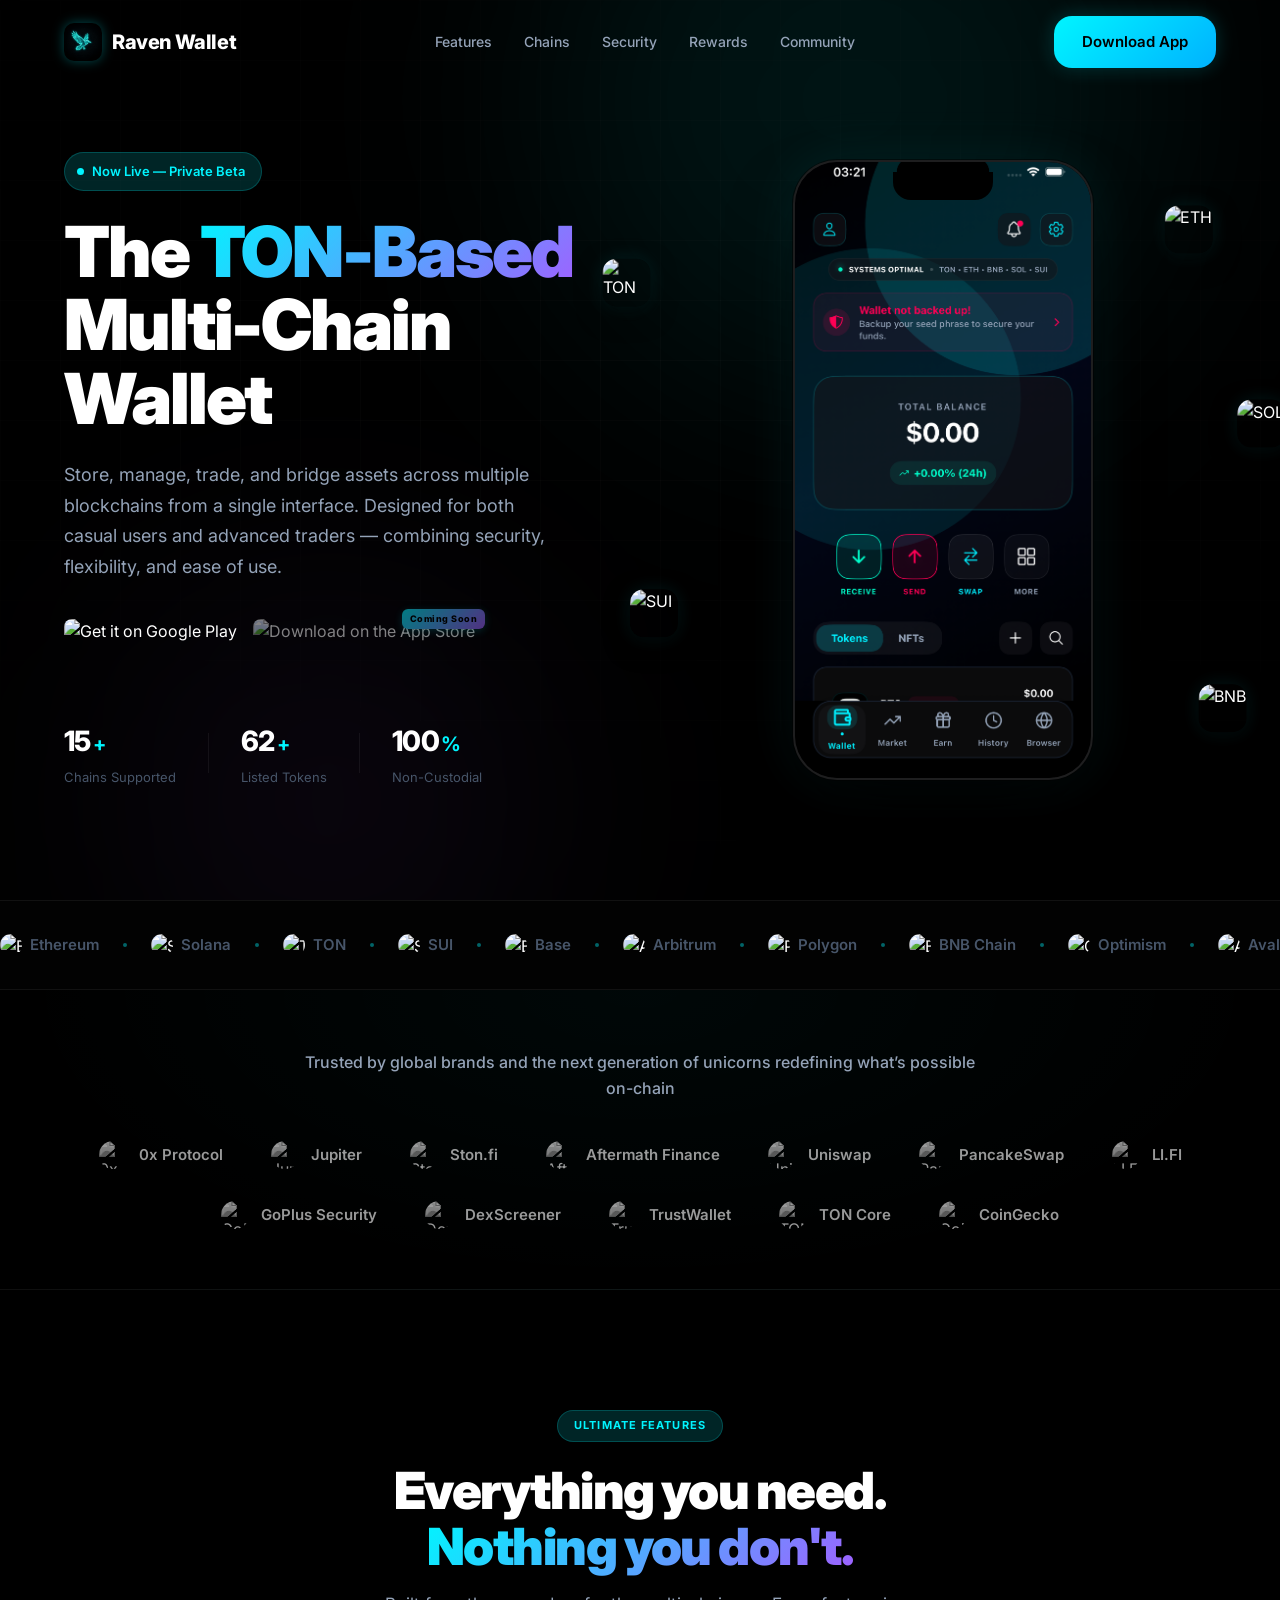
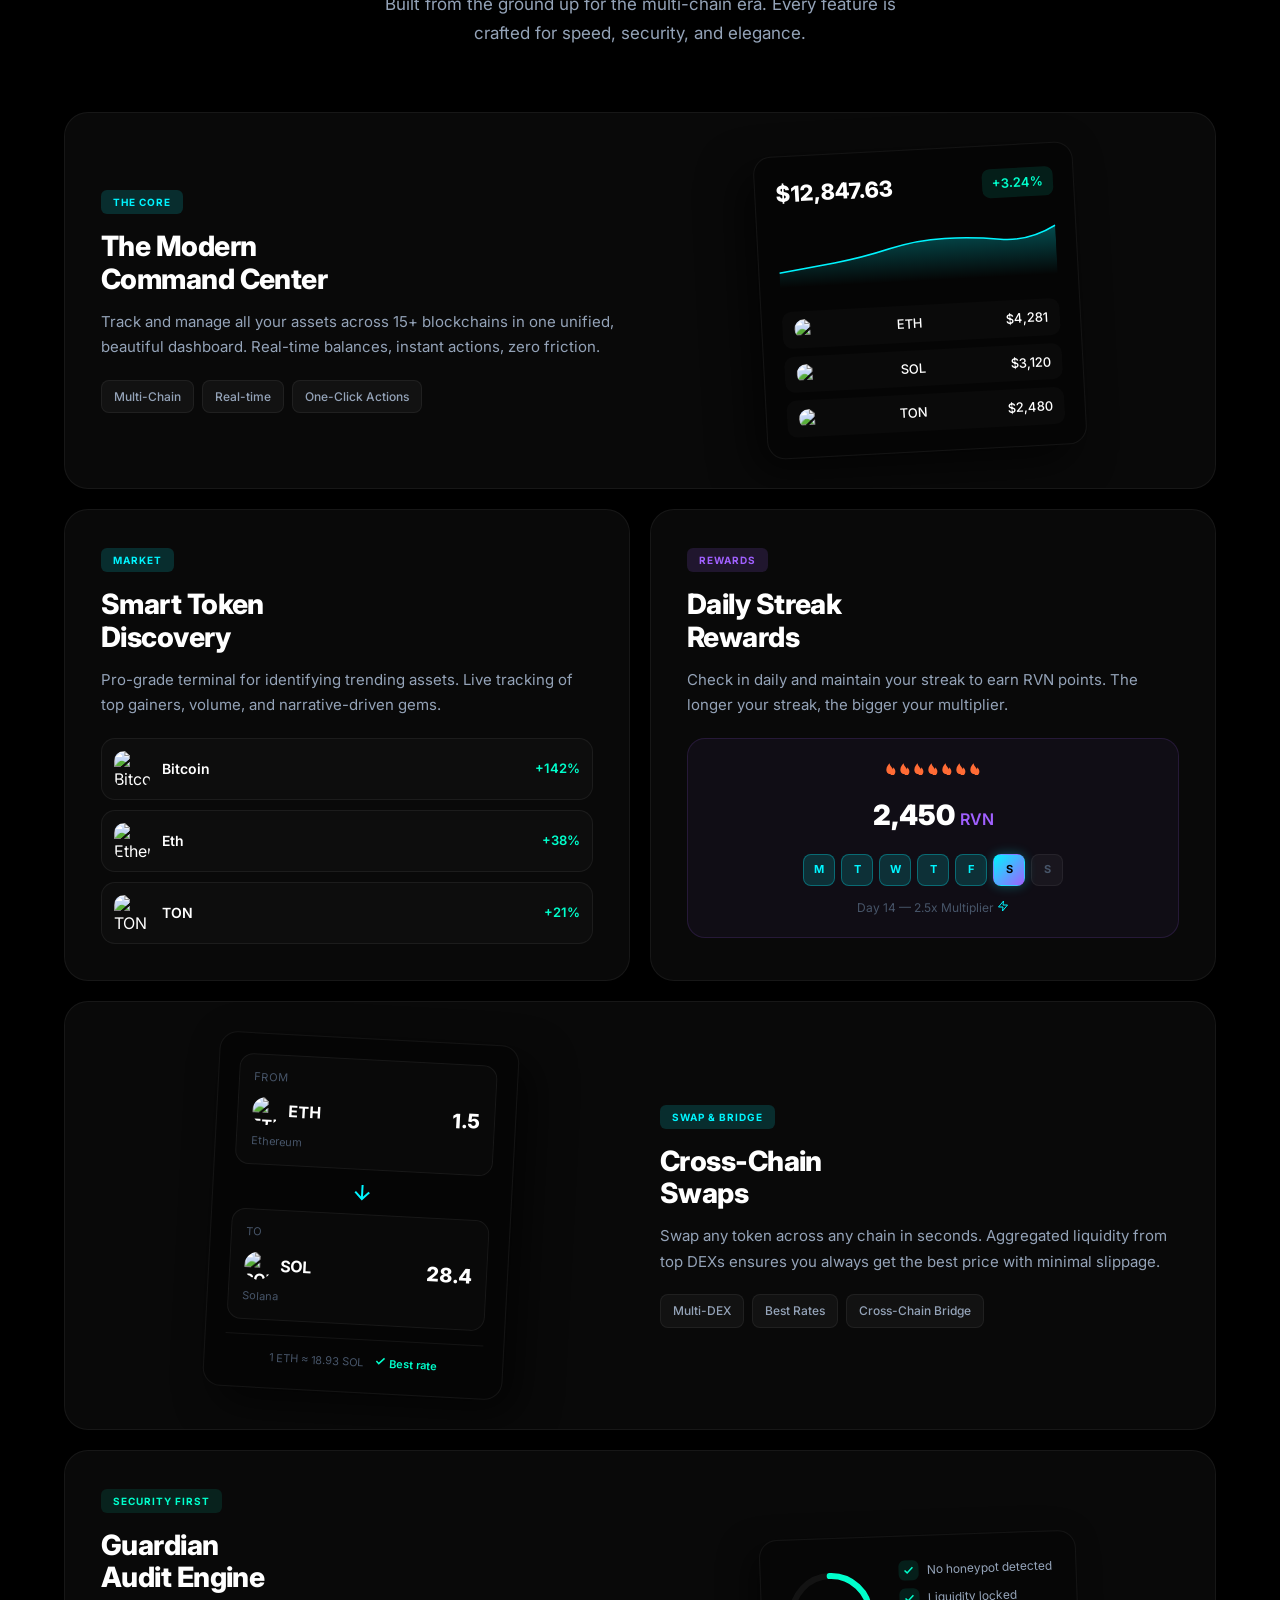
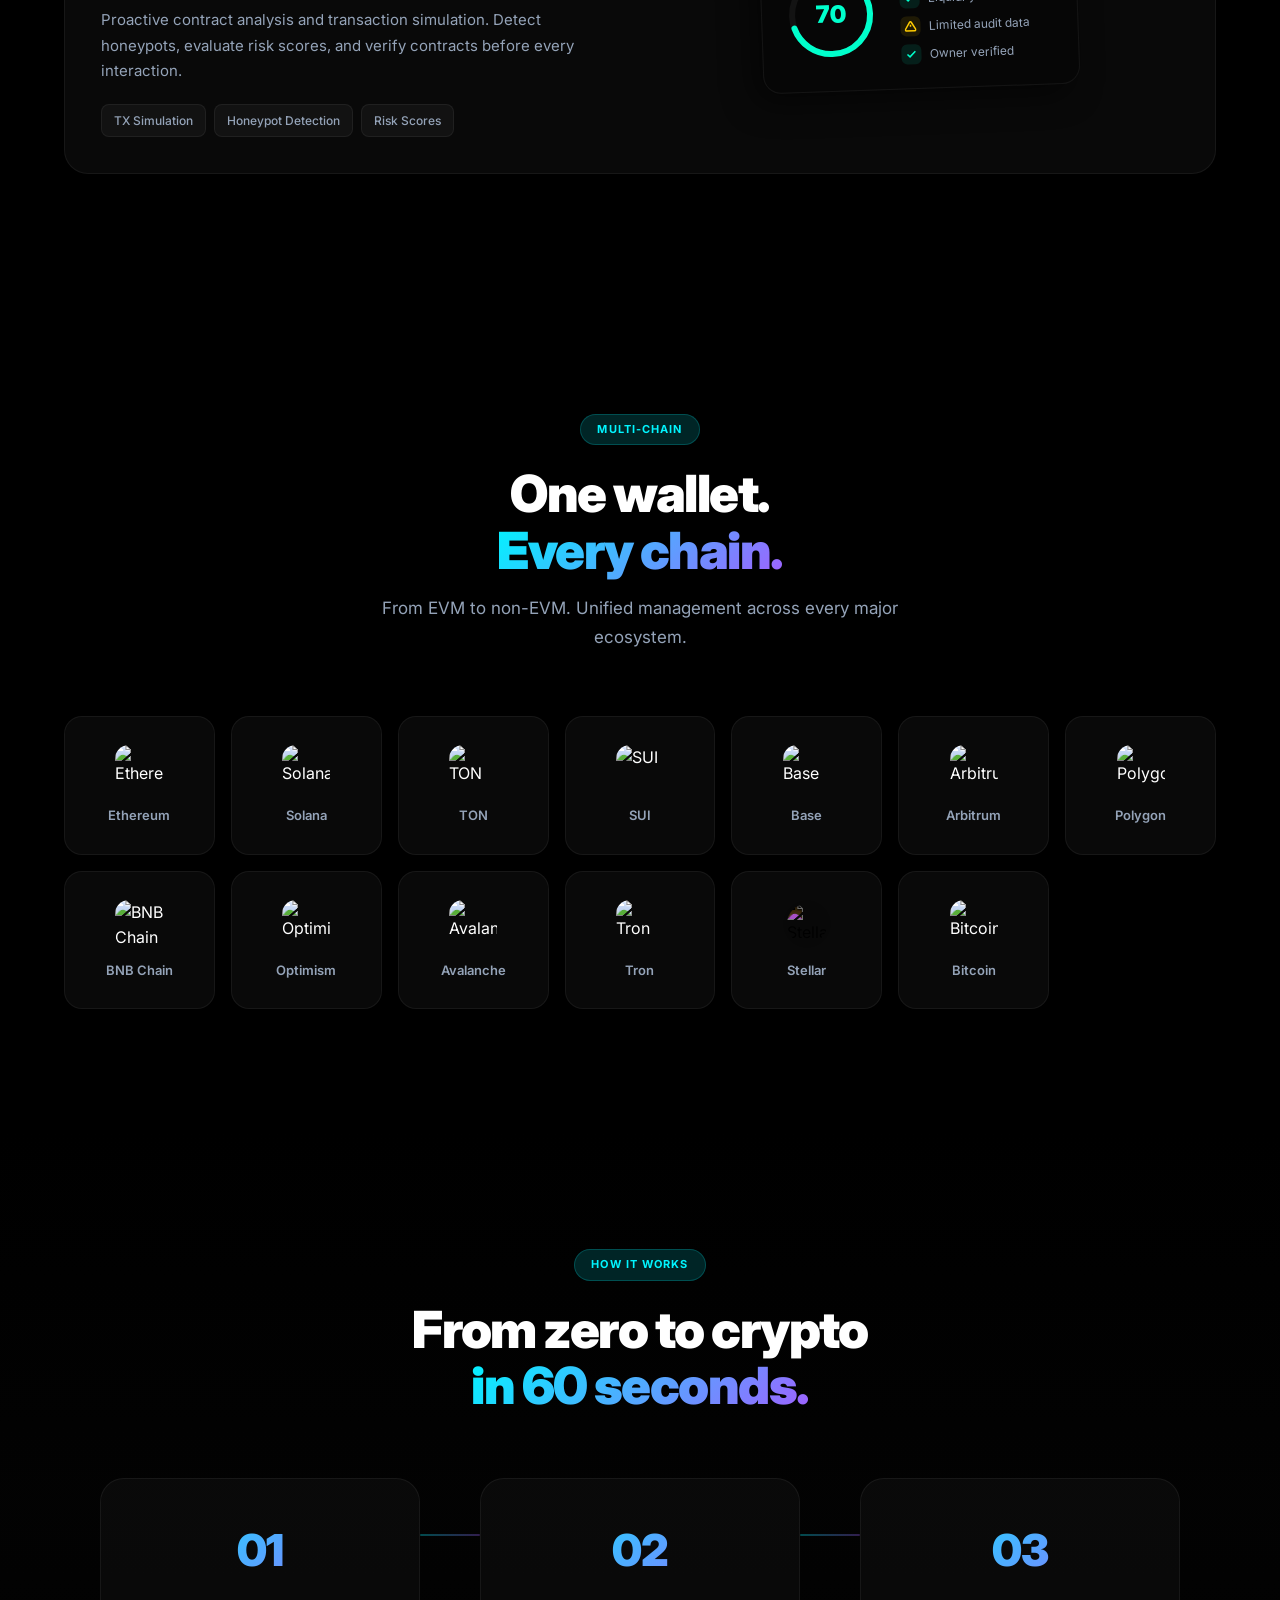
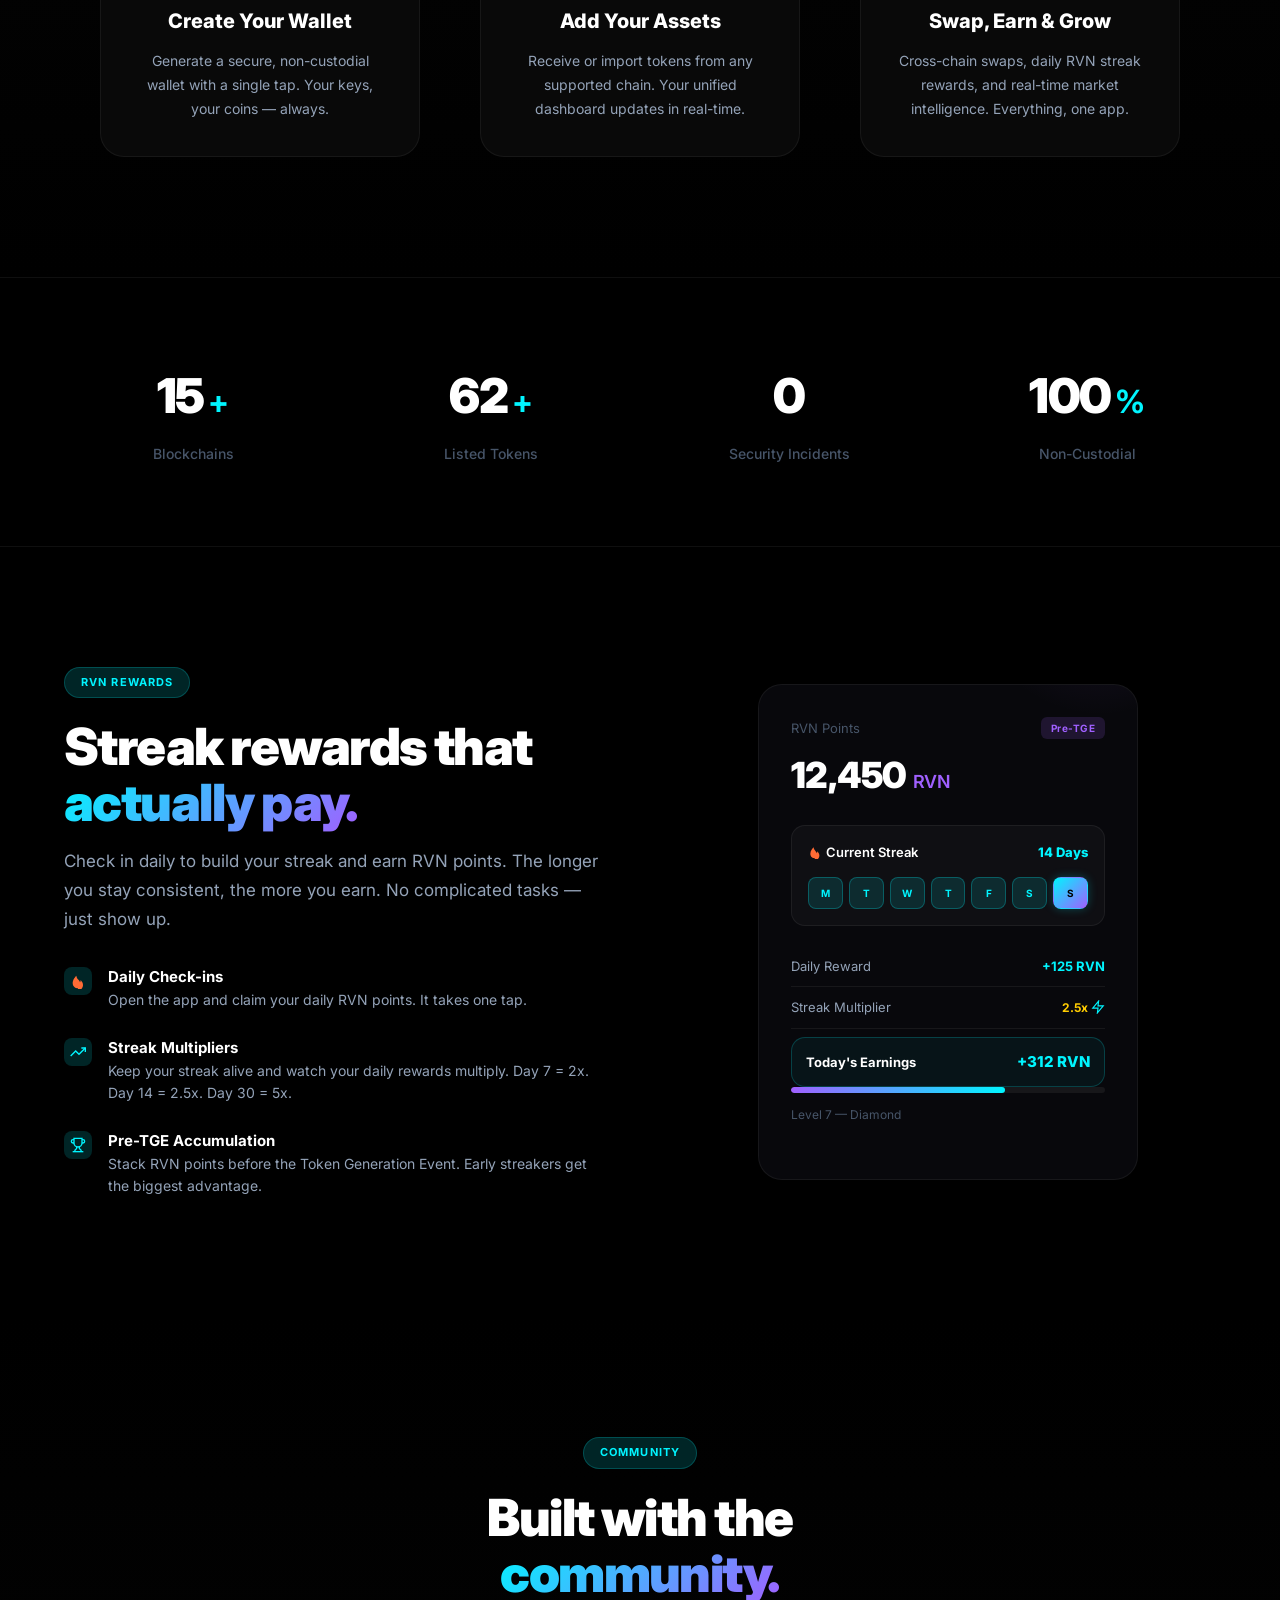
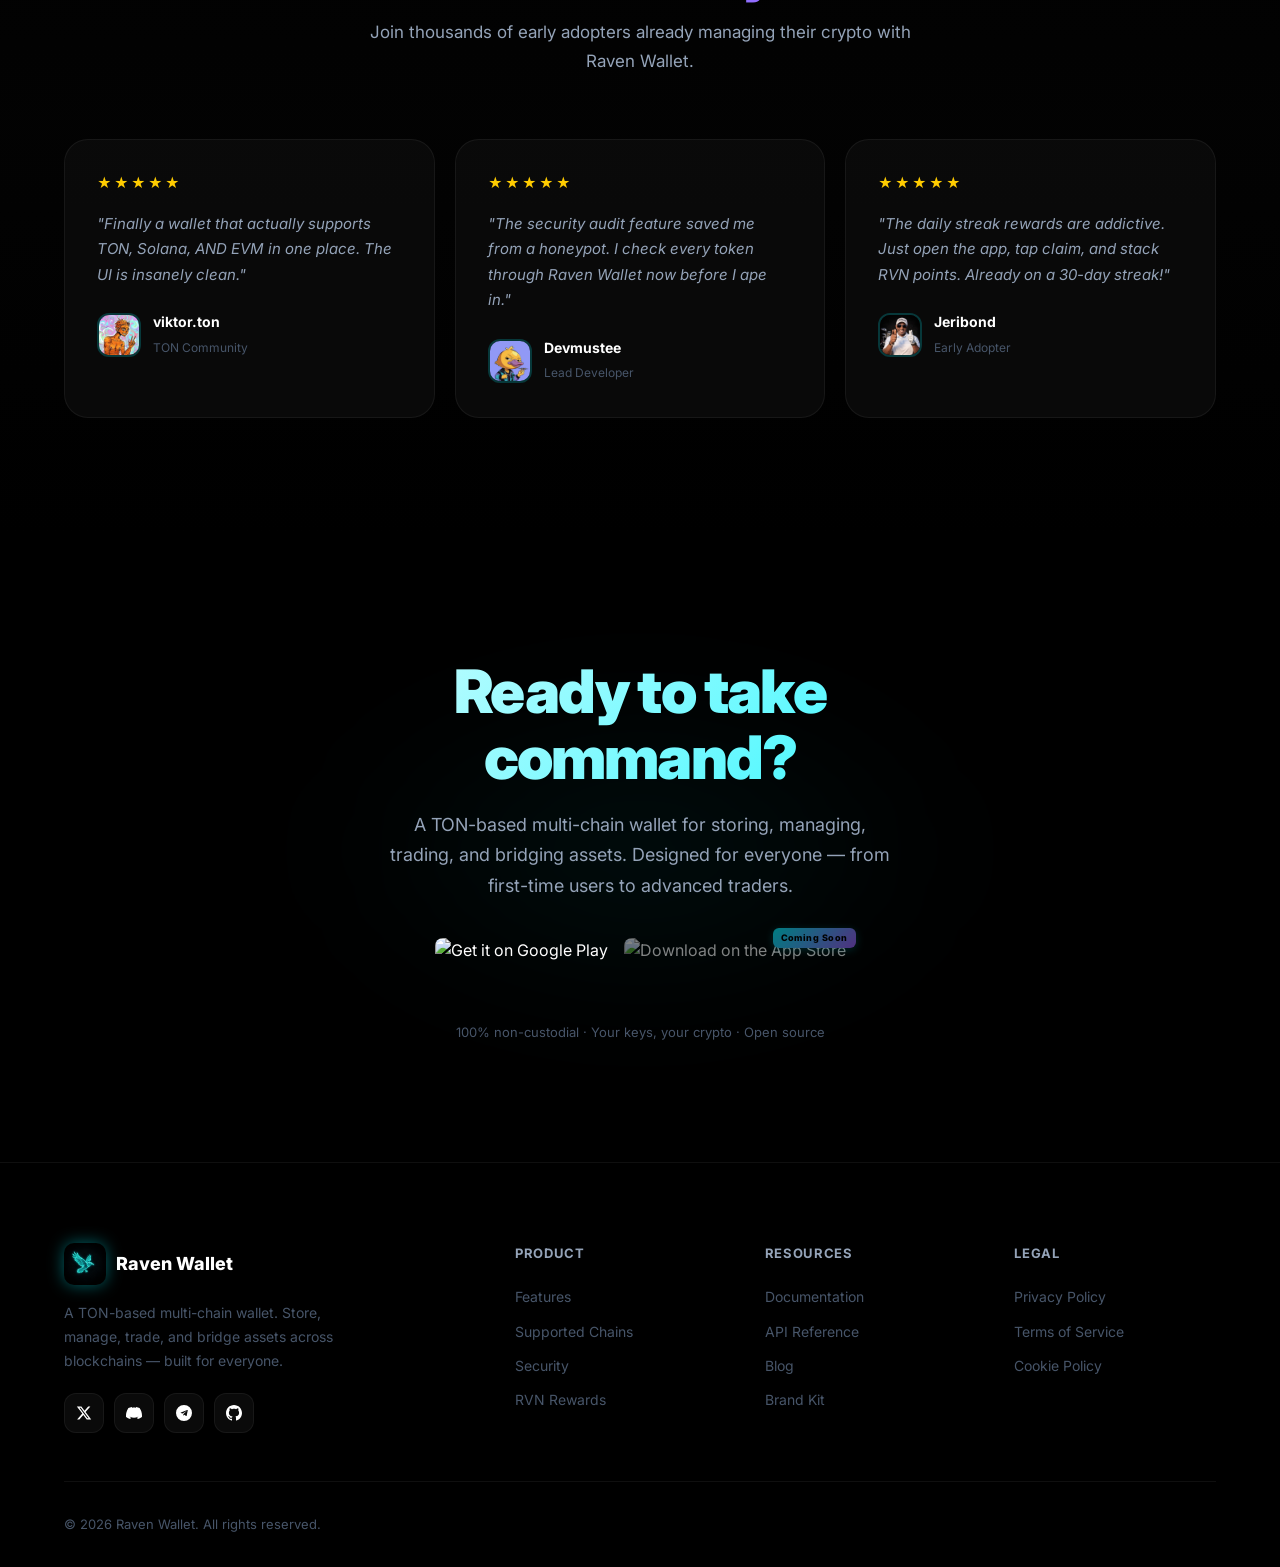
==== commit ded15b16: "trusted" ====
--- a/index.html
+++ b/index.html
@@ -168,6 +168,63 @@
         </div>
     </section>
 
+    <!-- ═══════════════════ TRUSTED BY ═══════════════════ -->
+    <section class="trusted-section">
+        <div class="section-container">
+            <h2 class="trusted-title">Trusted by global brands and the next generation of unicorns redefining what’s possible on-chain</h2>
+            <div class="trusted-grid">
+                <div class="trusted-item">
+                    <img src="https://www.google.com/s2/favicons?domain=0x.org&sz=128" alt="0x Protocol" class="trusted-logo">
+                    <span>0x Protocol</span>
+                </div>
+                <div class="trusted-item">
+                    <img src="https://www.google.com/s2/favicons?domain=jup.ag&sz=128" alt="Jupiter" class="trusted-logo">
+                    <span>Jupiter</span>
+                </div>
+                <div class="trusted-item">
+                    <img src="https://www.google.com/s2/favicons?domain=ston.fi&sz=128" alt="Ston.fi" class="trusted-logo">
+                    <span>Ston.fi</span>
+                </div>
+                <div class="trusted-item">
+                    <img src="https://www.google.com/s2/favicons?domain=aftermath.finance&sz=128" alt="Aftermath Finance" class="trusted-logo">
+                    <span>Aftermath Finance</span>
+                </div>
+                <div class="trusted-item">
+                    <img src="https://www.google.com/s2/favicons?domain=uniswap.org&sz=128" alt="Uniswap" class="trusted-logo">
+                    <span>Uniswap</span>
+                </div>
+                <div class="trusted-item">
+                    <img src="https://www.google.com/s2/favicons?domain=pancakeswap.finance&sz=128" alt="PancakeSwap" class="trusted-logo">
+                    <span>PancakeSwap</span>
+                </div>
+                <div class="trusted-item">
+                    <img src="https://www.google.com/s2/favicons?domain=li.fi&sz=128" alt="LI.FI" class="trusted-logo">
+                    <span>LI.FI</span>
+                </div>
+                <div class="trusted-item">
+                    <img src="https://www.google.com/s2/favicons?domain=gopluslabs.io&sz=128" alt="GoPlus Security" class="trusted-logo">
+                    <span>GoPlus Security</span>
+                </div>
+                <div class="trusted-item">
+                    <img src="https://www.google.com/s2/favicons?domain=dexscreener.com&sz=128" alt="DexScreener" class="trusted-logo">
+                    <span>DexScreener</span>
+                </div>
+                <div class="trusted-item">
+                    <img src="https://www.google.com/s2/favicons?domain=trustwallet.com&sz=128" alt="TrustWallet" class="trusted-logo">
+                    <span>TrustWallet</span>
+                </div>
+                <div class="trusted-item">
+                    <img src="https://www.google.com/s2/favicons?domain=ton.org&sz=128" alt="TON Core" class="trusted-logo">
+                    <span>TON Core</span>
+                </div>
+                <div class="trusted-item">
+                    <img src="https://www.google.com/s2/favicons?domain=coingecko.com&sz=128" alt="CoinGecko" class="trusted-logo">
+                    <span>CoinGecko</span>
+                </div>
+            </div>
+        </div>
+    </section>
+
     <!-- ═══════════════════ FEATURES BENTO ═══════════════════ -->
     <section class="features" id="features">
         <div class="section-container">
--- a/style.css
+++ b/style.css
@@ -650,6 +650,54 @@
     flex-shrink: 0;
 }
 
+/* ── TRUSTED BY SECTION ──────────────────────────────────────── */
+.trusted-section {
+    padding: 60px 0;
+    border-bottom: 1px solid var(--border);
+    background: radial-gradient(ellipse at top, rgba(0, 245, 255, 0.03) 0%, transparent 70%);
+}
+.trusted-title {
+    text-align: center;
+    font-size: 16px;
+    font-weight: 500;
+    color: var(--text-secondary);
+    max-width: 700px;
+    margin: 0 auto 40px;
+    line-height: 1.6;
+}
+.trusted-grid {
+    display: flex;
+    flex-wrap: wrap;
+    justify-content: center;
+    align-items: center;
+    gap: 32px 48px;
+}
+.trusted-item {
+    display: flex;
+    align-items: center;
+    gap: 12px;
+    opacity: 0.6;
+    transition: var(--transition);
+    filter: grayscale(100%);
+}
+.trusted-item:hover {
+    opacity: 1;
+    filter: grayscale(0%);
+    transform: translateY(-2px);
+}
+.trusted-logo {
+    width: 28px;
+    height: 28px;
+    border-radius: 50%;
+    object-fit: cover;
+}
+.trusted-item span {
+    font-size: 15px;
+    font-weight: 600;
+    color: var(--text-primary);
+    white-space: nowrap;
+}
+
 /* ── SECTIONS COMMON ───────────────────────────────────────── */
 .section-header {
     text-align: center;
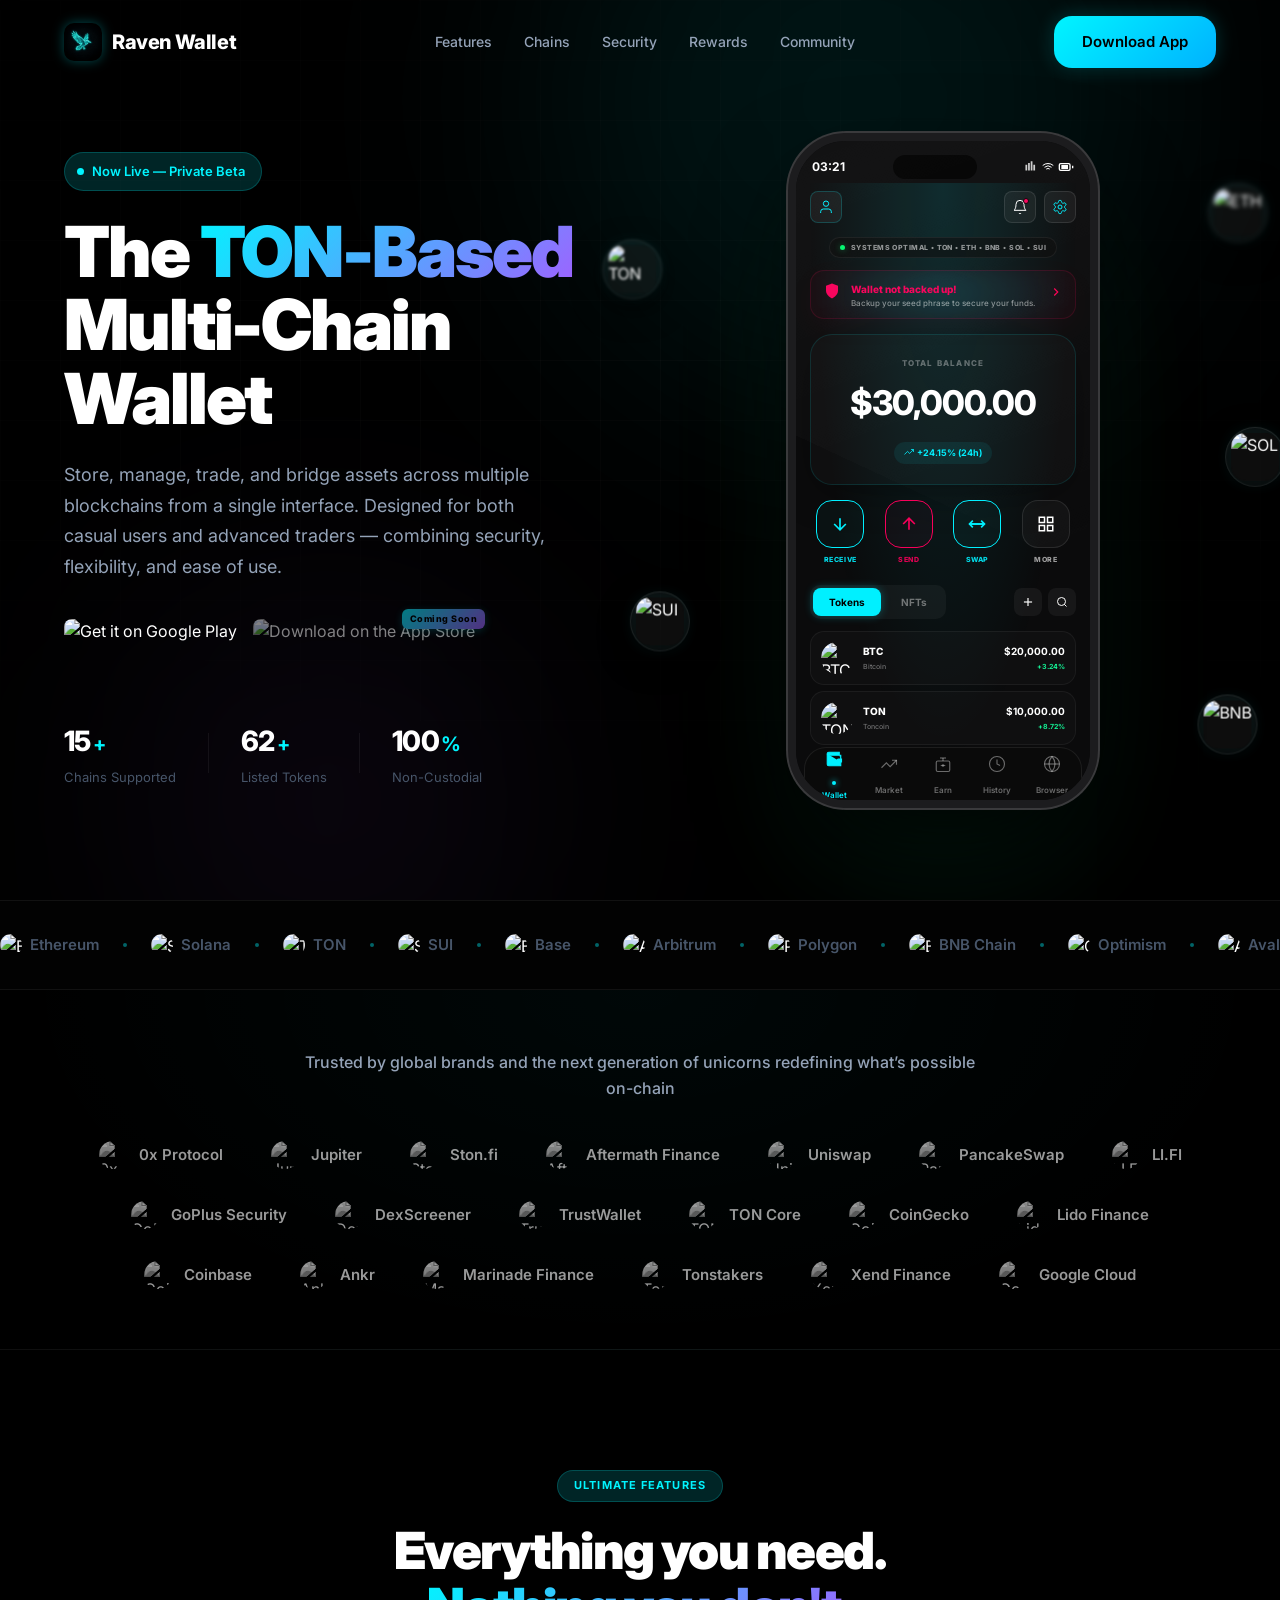
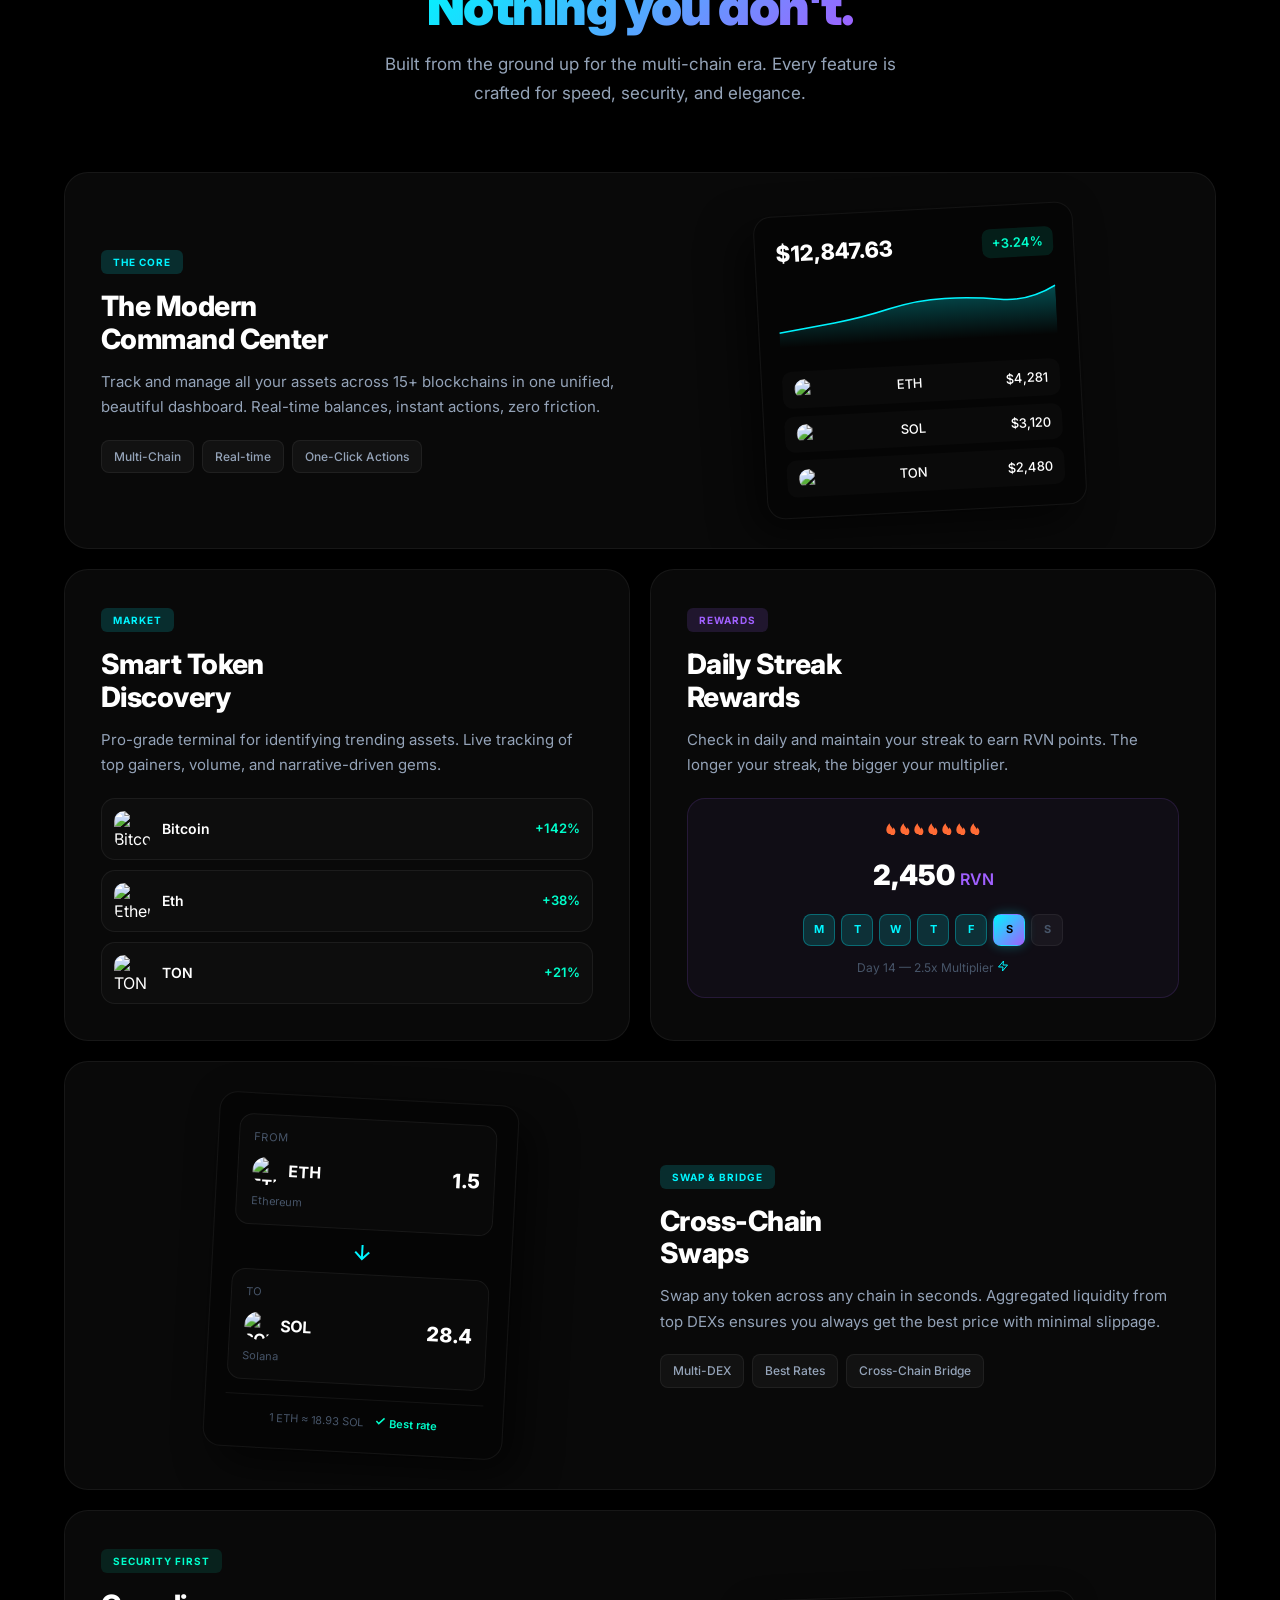
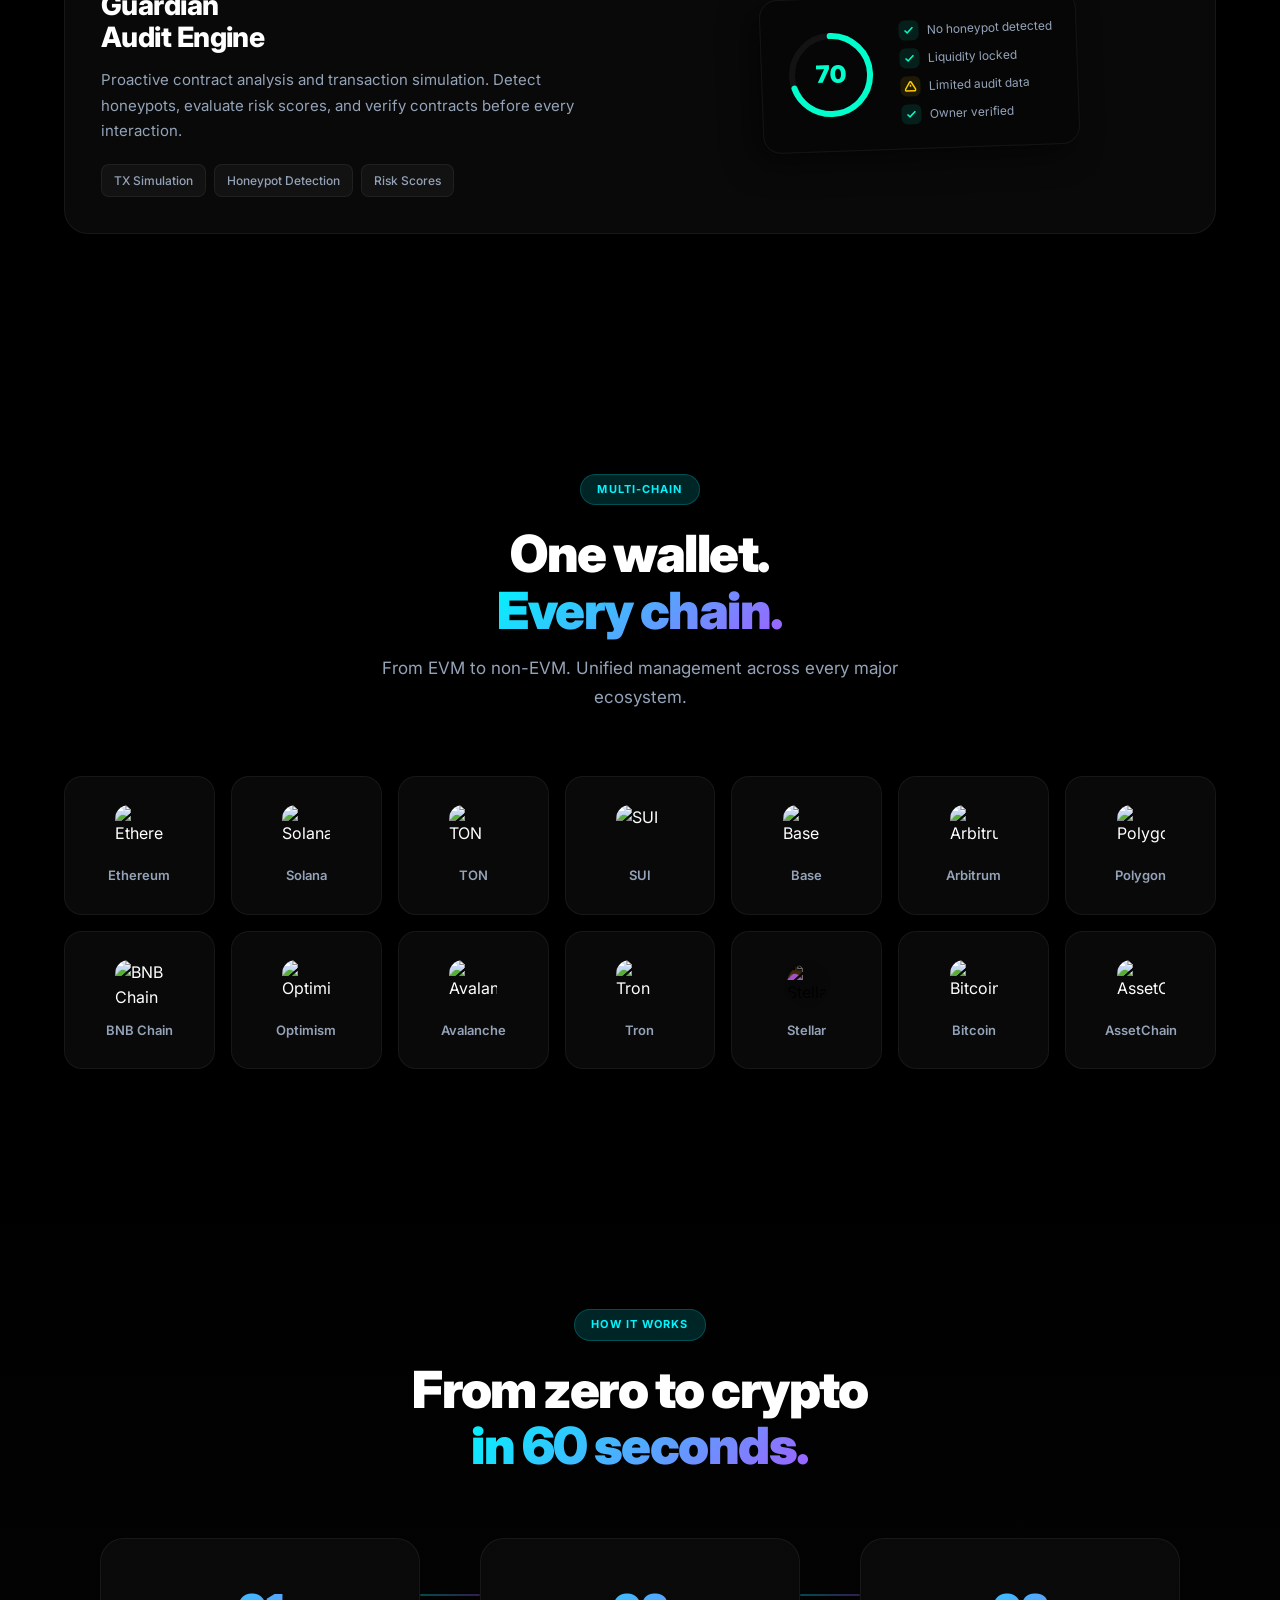
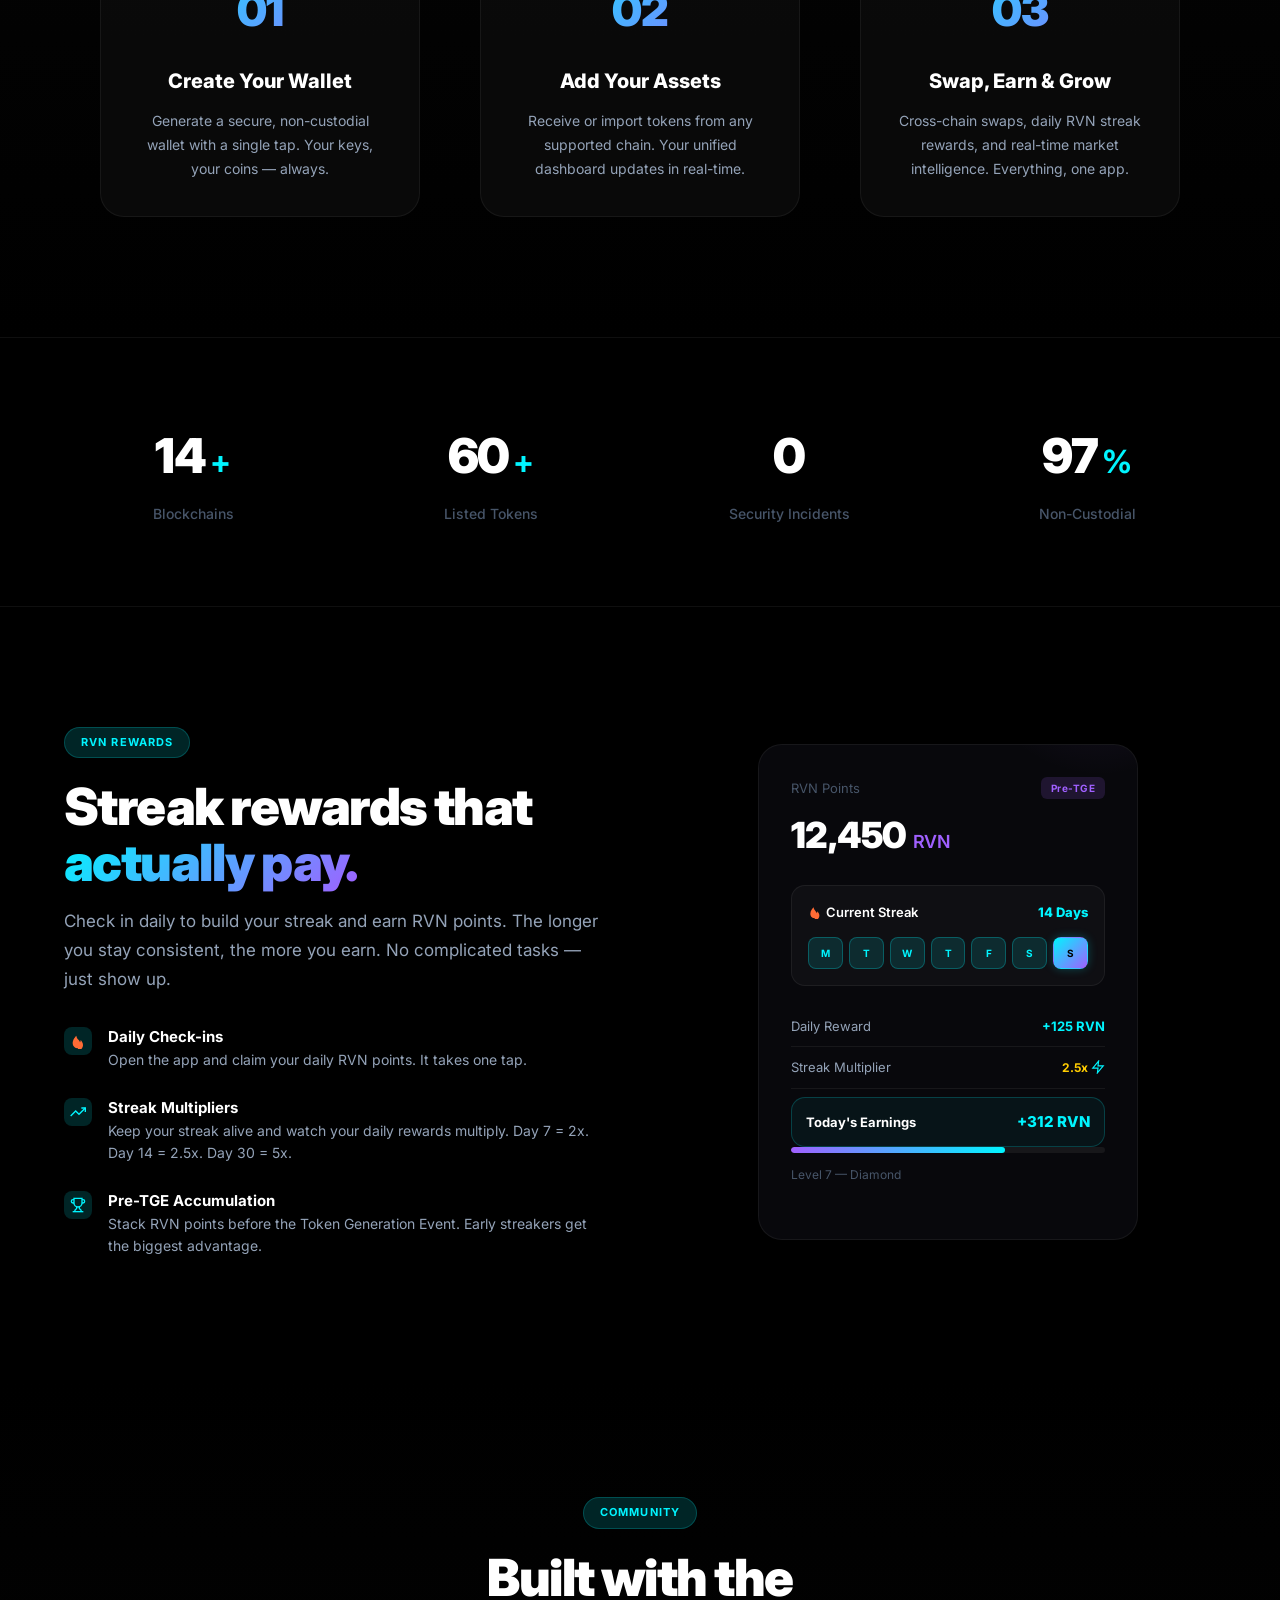
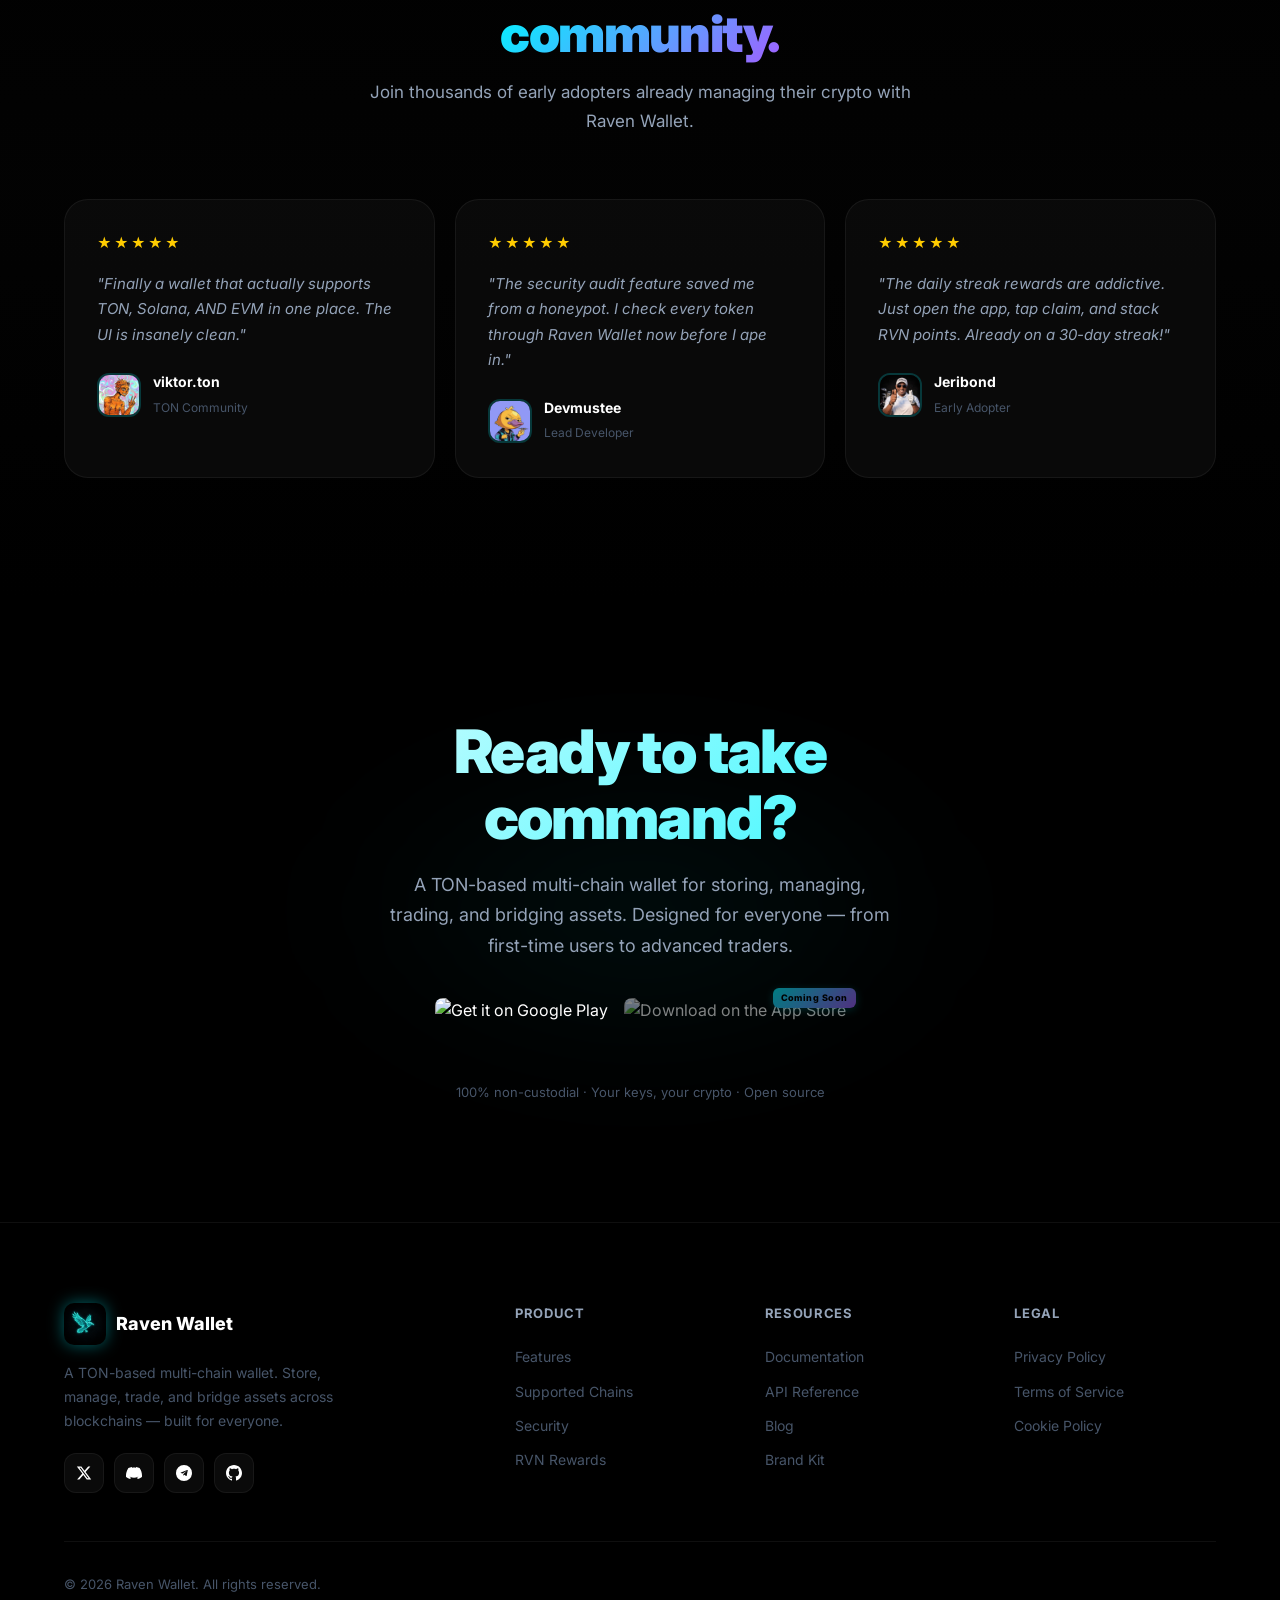
==== commit 56275d2b: "phone" ====
--- a/index.html
+++ b/index.html
@@ -91,9 +91,165 @@
             </div>
             <div class="hero-visual">
                 <div class="phone-mockup">
-                    <div class="phone-notch"></div>
-                    <div class="phone-screen screenshot-screen">
-                        <img src="wallet-ui.png" alt="Raven Wallet App" class="phone-screenshot">
+                    <div class="phone-screen mock-app-screen">
+                        <div class="mock-app-top-status">
+                            <span class="mock-clock">03:21</span>
+                            <div class="mock-island"></div>
+                            <div class="mock-status-icons">
+                                <svg width="14" height="14" viewBox="0 0 24 24" fill="currentColor" style="opacity: 0.8;"><path d="M2.5 18h3V8h-3v10zm4.5 0h3V5h-3v13zm4.5 0h3V2h-3v16zm4.5 0h3v-10h-3v10z"/></svg>
+                                <svg width="12" height="12" viewBox="0 0 24 24" fill="none" stroke="currentColor" stroke-width="2"><path d="M5 12.55a11 11 0 0 1 14.08 0"/><path d="M1.42 9a16 16 0 0 1 21.16 0"/><path d="M8.53 16.11a6 6 0 0 1 6.95 0"/><line x1="12" y1="20" x2="12.01" y2="20"/></svg>
+                                <svg width="16" height="16" viewBox="0 0 24 24" fill="none" stroke="currentColor" stroke-width="2"><rect x="2" y="7" width="16" height="10" rx="2"/><path d="M22 10v4"/><path d="M6 10h8v4H6z" fill="currentColor"/></svg>
+                            </div>
+                        </div>
+
+                        <div class="mock-app">
+                            <div class="mock-nav-top">
+                                <div class="mock-profile-btn" style="color: #00F0FF;">
+                                    <svg width="16" height="16" viewBox="0 0 24 24" fill="none" stroke="currentColor" stroke-width="1.5"><path d="M20 21v-2a4 4 0 0 0-4-4H8a4 4 0 0 0-4 4v2"/><circle cx="12" cy="7" r="4"/></svg>
+                                </div>
+                                <div class="mock-top-actions">
+                                    <div class="mock-notif-btn" style="color: #fff;">
+                                        <svg width="16" height="16" viewBox="0 0 24 24" fill="none" stroke="currentColor" stroke-width="1.5"><path d="M18 8A6 6 0 0 0 6 8c0 7-3 9-3 9h18s-3-2-3-9"/><path d="M13.73 21a2 2 0 0 1-3.46 0"/></svg>
+                                        <span class="dot" style="background: #F8005A;"></span>
+                                    </div>
+                                    <div class="mock-settings-btn" style="color: #00F0FF;">
+                                        <svg width="16" height="16" viewBox="0 0 24 24" fill="none" stroke="currentColor" stroke-width="1.5"><path d="M12.22 2h-.44a2 2 0 0 0-2 2v.18a2 2 0 0 1-1 1.73l-.43.25a2 2 0 0 1-2 0l-.15-.08a2 2 0 0 0-2.73.73l-.22.38a2 2 0 0 0 .73 2.73l.15.1a2 2 0 0 1 1 1.72v.51a2 2 0 0 1-1 1.74l-.15.09a2 2 0 0 0-.73 2.73l.22.38a2 2 0 0 0 2.73.73l.15-.08a2 2 0 0 1 2 0l.43.25a2 2 0 0 1 1 1.73V20a2 2 0 0 0 2 2h.44a2 2 0 0 0 2-2v-.18a2 2 0 0 1 1-1.73l.43-.25a2 2 0 0 1 2 0l.15.08a2 2 0 0 0 2.73-.73l.22-.39a2 2 0 0 0-.73-2.73l-.15-.08a2 2 0 0 1-1-1.74v-.5a2 2 0 0 1 1-1.74l.15-.09a2 2 0 0 0 .73-2.73l-.22-.38a2 2 0 0 0-2.73-.73l-.15.08a2 2 0 0 1-2 0l-.43-.25a2 2 0 0 1-1-1.73V4a2 2 0 0 0-2-2z"/><circle cx="12" cy="12" r="3"/></svg>
+                                    </div>
+                                </div>
+                            </div>
+
+                            <div class="mock-systems-status">
+                                <span class="status-dot"></span>
+                                SYSTEMS OPTIMAL • TON • ETH • BNB • SOL • SUI
+                            </div>
+
+                            <div class="mock-backup-card">
+                                <div class="mock-backup-icon">
+                                    <svg width="18" height="18" viewBox="0 0 24 24" fill="#F8005A" stroke="none"><path d="M12 22s8-4 8-10V5l-8-3-8 3v7c0 6 8 10 8 10z"/></svg>
+                                </div>
+                                <div class="mock-backup-text">
+                                    <strong>Wallet not backed up!</strong>
+                                    <span>Backup your seed phrase to secure your funds.</span>
+                                </div>
+                                <div class="mock-backup-arrow">
+                                    <svg width="14" height="14" viewBox="0 0 24 24" fill="none" stroke="currentColor" stroke-width="2"><polyline points="9 18 15 12 9 6"/></svg>
+                                </div>
+                            </div>
+
+                            <div class="mock-balance-card">
+                                <span class="balance-label">TOTAL BALANCE</span>
+                                <div class="mock-main-balance">$30,000.00</div>
+                                <div class="mock-balance-gain">
+                                    <svg width="10" height="10" viewBox="0 0 24 24" fill="none" stroke="currentColor" stroke-width="2"><polyline points="23 6 13.5 15.5 8.5 10.5 1 18"/><polyline points="17 6 23 6 23 12"/></svg>
+                                    +24.15% (24h)
+                                </div>
+                            </div>
+
+                            <div class="mock-main-actions">
+                                <div class="m-action receive">
+                                    <div class="m-icon">
+                                        <svg width="20" height="20" viewBox="0 0 24 24" fill="none" stroke="currentColor" stroke-width="2"><path d="M12 5v14M19 12l-7 7-7-7"/></svg>
+                                    </div>
+                                    <span>RECEIVE</span>
+                                </div>
+                                <div class="m-action send">
+                                    <div class="m-icon">
+                                        <svg width="20" height="20" viewBox="0 0 24 24" fill="none" stroke="currentColor" stroke-width="2"><path d="M12 19V5M5 12l7-7 7 7"/></svg>
+                                    </div>
+                                    <span>SEND</span>
+                                </div>
+                                <div class="m-action swap">
+                                    <div class="m-icon">
+                                        <svg width="20" height="20" viewBox="0 0 24 24" fill="none" stroke="currentColor" stroke-width="2"><path d="M7 16l-4-4 4-4"/><path d="M3 12h18"/><path d="M17 8l4 4-4 4"/><path d="M21 12H3"/></svg>
+                                    </div>
+                                    <span>SWAP</span>
+                                </div>
+                                <div class="m-action more">
+                                    <div class="m-icon">
+                                        <svg width="18" height="18" viewBox="0 0 24 24" fill="none" stroke="currentColor" stroke-width="2"><rect x="3" y="3" width="7" height="7"/><rect x="14" y="3" width="7" height="7"/><rect x="14" y="14" width="7" height="7"/><rect x="3" y="14" width="7" height="7"/></svg>
+                                    </div>
+                                    <span>MORE</span>
+                                </div>
+                            </div>
+
+                            <div class="mock-tabs-row">
+                                <div class="mock-tabs">
+                                    <span class="active">Tokens</span>
+                                    <span>NFTs</span>
+                                </div>
+                                <div class="mock-secondary-actions">
+                                    <div class="s-action">
+                                        <svg width="14" height="14" viewBox="0 0 24 24" fill="none" stroke="currentColor" stroke-width="2"><line x1="12" y1="5" x2="12" y2="19"/><line x1="5" y1="12" x2="19" y2="12"/></svg>
+                                    </div>
+                                    <div class="s-action">
+                                        <svg width="12" height="12" viewBox="0 0 24 24" fill="none" stroke="currentColor" stroke-width="2"><circle cx="11" cy="11" r="8"/><line x1="21" y1="21" x2="16.65" y2="16.65"/></svg>
+                                    </div>
+                                </div>
+                            </div>
+
+                            <div class="mock-token-list">
+                                <div class="mock-token-item">
+                                    <img class="mock-token-icon" src="https://assets.coingecko.com/coins/images/1/small/bitcoin.png" alt="BTC">
+                                    <div class="mock-token-info">
+                                        <div class="mock-token-name">
+                                            <span class="mock-token-symbol">BTC</span>
+                                            <span class="mock-token-fullname">Bitcoin</span>
+                                        </div>
+                                        <div class="mock-token-value">
+                                            <span class="mock-token-price">$20,000.00</span>
+                                            <span class="mock-token-change positive">+3.24%</span>
+                                        </div>
+                                    </div>
+                                </div>
+                                <div class="mock-token-item">
+                                    <img class="mock-token-icon" src="https://assets.coingecko.com/coins/images/17980/small/ton_symbol.png" alt="TON">
+                                    <div class="mock-token-info">
+                                        <div class="mock-token-name">
+                                            <span class="mock-token-symbol">TON</span>
+                                            <span class="mock-token-fullname">Toncoin</span>
+                                        </div>
+                                        <div class="mock-token-value">
+                                            <span class="mock-token-price">$10,000.00</span>
+                                            <span class="mock-token-change positive">+8.72%</span>
+                                        </div>
+                                    </div>
+                                </div>
+                            </div>
+
+                            <div class="mock-bottom-nav">
+                                <div class="b-nav-item active">
+                                    <div class="b-icon">
+                                        <svg width="18" height="18" viewBox="0 0 24 24" fill="currentColor" stroke="currentColor" stroke-width="1.5"><path d="M21 12V7H5a2 2 0 0 1 0-4h14v4"/><path d="M3 5v14a2 2 0 0 0 2 2h16v-5"/><path d="M18 12a2 2 0 0 0 0 4h4v-4Z"/></svg>
+                                    </div>
+                                    <span class="active-dot"></span>
+                                    <span>Wallet</span>
+                                </div>
+                                <div class="b-nav-item">
+                                    <div class="b-icon">
+                                        <svg width="18" height="18" viewBox="0 0 24 24" fill="none" stroke="currentColor" stroke-width="1.5"><polyline points="22 7 13.5 15.5 8.5 10.5 2 17"/><polyline points="16 7 22 7 22 13"/></svg>
+                                    </div>
+                                    <span>Market</span>
+                                </div>
+                                <div class="b-nav-item">
+                                    <div class="b-icon">
+                                        <svg width="18" height="18" viewBox="0 0 24 24" fill="none" stroke="currentColor" stroke-width="1.5"><rect x="3" y="8" width="18" height="14" rx="2"/><path d="M12 8V4"/><path d="M8 4h8"/><path d="M12 12v4"/><path d="M9 14h6"/></svg>
+                                    </div>
+                                    <span>Earn</span>
+                                </div>
+                                <div class="b-nav-item">
+                                    <div class="b-icon">
+                                        <svg width="18" height="18" viewBox="0 0 24 24" fill="none" stroke="currentColor" stroke-width="1.5"><circle cx="12" cy="12" r="10"/><polyline points="12 6 12 12 16 14"/></svg>
+                                    </div>
+                                    <span>History</span>
+                                </div>
+                                <div class="b-nav-item">
+                                    <div class="b-icon">
+                                        <svg width="18" height="18" viewBox="0 0 24 24" fill="none" stroke="currentColor" stroke-width="1.5"><circle cx="12" cy="12" r="10"/><line x1="2" y1="12" x2="22" y2="12"/><path d="M12 2a15.3 15.3 0 0 1 4 10 15.3 15.3 0 0 1-4 10 15.3 15.3 0 0 1-4-10 15.3 15.3 0 0 1 4-10z"/></svg>
+                                    </div>
+                                    <span>Browser</span>
+                                </div>
+                            </div>
+                        </div>
                     </div>
                 </div>
                 <div class="floating-chain chain-1">
@@ -141,6 +297,8 @@
                 <span class="chain-dot"></span>
                 <div class="marquee-item"><img src="https://assets.coingecko.com/coins/images/1/small/bitcoin.png" alt="Bitcoin" class="marquee-logo"><span>Bitcoin</span></div>
                 <span class="chain-dot"></span>
+                <div class="marquee-item"><img src="https://icon.horse/icon/assetchain.org" alt="AssetChain" class="marquee-logo"><span>AssetChain</span></div>
+                <span class="chain-dot"></span>
                 <!-- Duplicate for seamless loop -->
                 <div class="marquee-item"><img src="https://assets.coingecko.com/coins/images/279/small/ethereum.png" alt="Ethereum" class="marquee-logo"><span>Ethereum</span></div>
                 <span class="chain-dot"></span>
@@ -163,6 +321,8 @@
                 <div class="marquee-item"><img src="https://assets.coingecko.com/coins/images/12559/small/Avalanche_Circle_RedWhite_Trans.png" alt="Avalanche" class="marquee-logo"><span>Avalanche</span></div>
                 <span class="chain-dot"></span>
                 <div class="marquee-item"><img src="https://assets.coingecko.com/coins/images/1/small/bitcoin.png" alt="Bitcoin" class="marquee-logo"><span>Bitcoin</span></div>
+                <span class="chain-dot"></span>
+                <div class="marquee-item"><img src="https://icon.horse/icon/assetchain.org" alt="AssetChain" class="marquee-logo"><span>AssetChain</span></div>
                 <span class="chain-dot"></span>
             </div>
         </div>
@@ -174,52 +334,80 @@
             <h2 class="trusted-title">Trusted by global brands and the next generation of unicorns redefining what’s possible on-chain</h2>
             <div class="trusted-grid">
                 <div class="trusted-item">
-                    <img src="https://www.google.com/s2/favicons?domain=0x.org&sz=128" alt="0x Protocol" class="trusted-logo">
+                    <img src="https://icon.horse/icon/0x.org" alt="0x Protocol" class="trusted-logo">
                     <span>0x Protocol</span>
                 </div>
                 <div class="trusted-item">
-                    <img src="https://www.google.com/s2/favicons?domain=jup.ag&sz=128" alt="Jupiter" class="trusted-logo">
+                    <img src="https://icon.horse/icon/jup.ag" alt="Jupiter" class="trusted-logo">
                     <span>Jupiter</span>
                 </div>
                 <div class="trusted-item">
-                    <img src="https://www.google.com/s2/favicons?domain=ston.fi&sz=128" alt="Ston.fi" class="trusted-logo">
+                    <img src="https://icon.horse/icon/ston.fi" alt="Ston.fi" class="trusted-logo">
                     <span>Ston.fi</span>
                 </div>
                 <div class="trusted-item">
-                    <img src="https://www.google.com/s2/favicons?domain=aftermath.finance&sz=128" alt="Aftermath Finance" class="trusted-logo">
+                    <img src="https://icon.horse/icon/aftermath.finance" alt="Aftermath Finance" class="trusted-logo">
                     <span>Aftermath Finance</span>
                 </div>
                 <div class="trusted-item">
-                    <img src="https://www.google.com/s2/favicons?domain=uniswap.org&sz=128" alt="Uniswap" class="trusted-logo">
+                    <img src="https://icon.horse/icon/uniswap.org" alt="Uniswap" class="trusted-logo">
                     <span>Uniswap</span>
                 </div>
                 <div class="trusted-item">
-                    <img src="https://www.google.com/s2/favicons?domain=pancakeswap.finance&sz=128" alt="PancakeSwap" class="trusted-logo">
+                    <img src="https://icon.horse/icon/pancakeswap.finance" alt="PancakeSwap" class="trusted-logo">
                     <span>PancakeSwap</span>
                 </div>
                 <div class="trusted-item">
-                    <img src="https://www.google.com/s2/favicons?domain=li.fi&sz=128" alt="LI.FI" class="trusted-logo">
+                    <img src="https://icon.horse/icon/li.fi" alt="LI.FI" class="trusted-logo">
                     <span>LI.FI</span>
                 </div>
                 <div class="trusted-item">
-                    <img src="https://www.google.com/s2/favicons?domain=gopluslabs.io&sz=128" alt="GoPlus Security" class="trusted-logo">
+                    <img src="https://icon.horse/icon/gopluslabs.io" alt="GoPlus Security" class="trusted-logo">
                     <span>GoPlus Security</span>
                 </div>
                 <div class="trusted-item">
-                    <img src="https://www.google.com/s2/favicons?domain=dexscreener.com&sz=128" alt="DexScreener" class="trusted-logo">
+                    <img src="https://icon.horse/icon/dexscreener.com" alt="DexScreener" class="trusted-logo">
                     <span>DexScreener</span>
                 </div>
                 <div class="trusted-item">
-                    <img src="https://www.google.com/s2/favicons?domain=trustwallet.com&sz=128" alt="TrustWallet" class="trusted-logo">
+                    <img src="https://icon.horse/icon/trustwallet.com" alt="TrustWallet" class="trusted-logo">
                     <span>TrustWallet</span>
                 </div>
                 <div class="trusted-item">
-                    <img src="https://www.google.com/s2/favicons?domain=ton.org&sz=128" alt="TON Core" class="trusted-logo">
+                    <img src="https://icon.horse/icon/ton.org" alt="TON Core" class="trusted-logo">
                     <span>TON Core</span>
                 </div>
                 <div class="trusted-item">
-                    <img src="https://www.google.com/s2/favicons?domain=coingecko.com&sz=128" alt="CoinGecko" class="trusted-logo">
+                    <img src="https://icon.horse/icon/coingecko.com" alt="CoinGecko" class="trusted-logo">
                     <span>CoinGecko</span>
+                </div>
+                <div class="trusted-item">
+                    <img src="https://icon.horse/icon/lido.fi" alt="Lido Finance" class="trusted-logo">
+                    <span>Lido Finance</span>
+                </div>
+                <div class="trusted-item">
+                    <img src="https://icon.horse/icon/coinbase.com" alt="Coinbase" class="trusted-logo">
+                    <span>Coinbase</span>
+                </div>
+                <div class="trusted-item">
+                    <img src="https://icon.horse/icon/ankr.com" alt="Ankr" class="trusted-logo">
+                    <span>Ankr</span>
+                </div>
+                <div class="trusted-item">
+                    <img src="https://icon.horse/icon/marinade.finance" alt="Marinade Finance" class="trusted-logo">
+                    <span>Marinade Finance</span>
+                </div>
+                <div class="trusted-item">
+                    <img src="https://icon.horse/icon/tonstakers.com" alt="Tonstakers" class="trusted-logo">
+                    <span>Tonstakers</span>
+                </div>
+                <div class="trusted-item">
+                    <img src="https://icon.horse/icon/xend.finance" alt="Xend Finance" class="trusted-logo">
+                    <span>Xend Finance</span>
+                </div>
+                <div class="trusted-item">
+                    <img src="https://icon.horse/icon/cloud.google.com" alt="Google Cloud" class="trusted-logo">
+                    <span>Google Cloud</span>
                 </div>
             </div>
         </div>
@@ -408,6 +596,7 @@
                 <div class="chain-card"><img src="https://assets.coingecko.com/coins/images/1094/small/tron-logo.png" alt="Tron" class="chain-card-logo"><span>Tron</span></div>
                 <div class="chain-card"><img src="https://assets.coingecko.com/coins/images/100/small/Stellar_symbol_black_RGB.png" alt="Stellar" class="chain-card-logo stellar-logo"><span>Stellar</span></div>
                 <div class="chain-card"><img src="https://assets.coingecko.com/coins/images/1/small/bitcoin.png" alt="Bitcoin" class="chain-card-logo"><span>Bitcoin</span></div>
+                <div class="chain-card"><img src="https://icon.horse/icon/assetchain.org" alt="AssetChain" class="chain-card-logo"><span>AssetChain</span></div>
             </div>
         </div>
     </section>
--- a/style.css
+++ b/style.css
@@ -415,35 +415,55 @@
     animation: fade-in-up 1s ease-out 0.3s both;
 }
 .phone-mockup {
-    width: 300px;
-    height: 620px;
+    width: 310px;
+    height: 675px;
     background: #0B0B0C;
-    border-radius: 44px;
-    border: 2px solid rgba(255,255,255,0.08);
+    border-radius: 58px;
+    border: 8px solid #1c1c1e;
     box-shadow:
-        0 0 0 1px rgba(0,0,0,0.5),
-        0 40px 80px -20px rgba(0,0,0,0.8),
-        0 0 60px rgba(0, 245, 255, 0.08);
+        0 0 0 2px #3a3a3c,
+        0 40px 100px -20px rgba(0,0,0,0.9),
+        0 80px 160px -40px rgba(20, 241, 149, 0.15);
     overflow: hidden;
     position: relative;
     z-index: 2;
-}
-.phone-notch {
+    transition: transform 0.3s cubic-bezier(0.175, 0.885, 0.32, 1.275);
+    display: flex;
+    flex-direction: column;
+}
+.phone-mockup:hover {
+    transform: scale(1.02) translateY(-10px);
+}
+.phone-screen {
+    flex: 1;
+    background: #0B0B0C;
+    position: relative;
+    overflow: hidden;
+    display: flex;
+    flex-direction: column;
+}
+.phone-screen::after {
+    content: '';
     position: absolute;
-    top: 10px;
-    left: 50%;
-    transform: translateX(-50%);
-    width: 100px;
-    height: 28px;
-    background: #000;
-    border-radius: 0 0 18px 18px;
-    z-index: 10;
-}
-.phone-screen {
-    width: 100%;
+    top: -50%;
+    left: -50%;
+    width: 200%;
     height: 100%;
-    padding: 48px 16px 16px;
-    overflow: hidden;
+    background: linear-gradient(
+        135deg, 
+        rgba(255,255,255,0) 0%, 
+        rgba(255,255,255,0.03) 50%, 
+        rgba(255,255,255,0) 100%
+    );
+    transform: rotate(25deg);
+    pointer-events: none;
+    z-index: 20;
+}
+.mock-app-screen {
+    display: flex;
+    flex-direction: column;
+    flex: 1;
+    background: #0B0B0C;
 }
 .screenshot-screen {
     padding: 0;
@@ -459,161 +479,411 @@
 }
 .mock-app {
     height: 100%;
-}
-.mock-header {
+    display: flex;
+    flex-direction: column;
+    padding: 0 14px;
+    animation: mock-app-load 0.8s ease-out both;
+    position: relative;
+    z-index: 5;
+    background: radial-gradient(ellipse at 50% 0%, rgba(0, 240, 255, 0.12) 0%, transparent 65%);
+}
+
+/* Status Bar */
+.mock-app-top-status {
+    display: flex;
+    justify-content: space-between;
+    align-items: center;
+    padding: 14px 16px 4px;
+    font-size: 12px;
+    color: #fff;
+    font-weight: 700;
+}
+.mock-island {
+    width: 84px;
+    height: 24px;
+    background: #000;
+    border-radius: 14px;
+}
+.mock-status-icons {
+    display: flex;
+    gap: 4px;
+    align-items: center;
+}
+
+/* Top Nav */
+.mock-nav-top {
+    display: flex;
+    justify-content: space-between;
+    align-items: center;
+    padding: 8px 0;
+}
+.mock-profile-btn {
+    width: 32px;
+    height: 32px;
+    background: rgba(255,255,255,0.05);
+    border: 1px solid rgba(0, 245, 255, 0.2);
+    border-radius: 8px;
+    display: flex;
+    align-items: center;
+    justify-content: center;
+    color: var(--primary);
+}
+.mock-top-actions {
+    display: flex;
+    gap: 8px;
+}
+.mock-notif-btn, .mock-settings-btn {
+    width: 32px;
+    height: 32px;
+    background: rgba(255,255,255,0.05);
+    border: 1px solid rgba(255,255,255,0.1);
+    border-radius: 8px;
+    display: flex;
+    align-items: center;
+    justify-content: center;
+    position: relative;
+}
+.mock-notif-btn .dot {
+    position: absolute;
+    top: 6px;
+    right: 6px;
+    width: 6px;
+    height: 6px;
+    background: #FF0055;
+    border-radius: 50%;
+    border: 1.5px solid #050505;
+}
+
+/* Pill Status */
+.mock-systems-status {
+    align-self: center;
+    padding: 4px 10px;
+    background: rgba(10, 10, 10, 0.6);
+    border: 1px solid rgba(255,255,255,0.06);
+    border-radius: 100px;
+    font-size: 7px;
+    font-weight: 800;
+    color: rgba(255,255,255,0.55);
+    margin: 6px 0;
+    display: flex;
+    align-items: center;
+    gap: 6px;
+    letter-spacing: 0.06em;
+}
+.status-dot {
+    width: 5px;
+    height: 5px;
+    background: #00f56d;
+    border-radius: 50%;
+    box-shadow: 0 0 6px rgba(0, 245, 109, 0.4);
+    animation: pulse-dot 2s ease-in-out infinite;
+}
+@keyframes pulse-dot {
+    0%, 100% { transform: scale(1); opacity: 1; box-shadow: 0 0 6px rgba(0, 245, 109, 0.6); }
+    50% { transform: scale(1.2); opacity: 0.8; box-shadow: 0 0 12px rgba(0, 245, 109, 0.4); }
+}
+
+/* Backup Card */
+.mock-backup-card {
+    display: flex;
+    align-items: center;
+    gap: 10px;
+    padding: 10px 12px;
+    background: rgba(255, 0, 85, 0.04);
+    backdrop-filter: blur(10px);
+    border: 1px solid rgba(255, 0, 85, 0.15);
+    border-radius: 14px;
+    margin: 6px 0 14px;
+    box-shadow: 0 8px 32px -4px rgba(255, 0, 85, 0.05);
+}
+.mock-backup-icon {
+    font-size: 16px;
+}
+.mock-backup-text {
+    flex: 1;
+    display: flex;
+    flex-direction: column;
+}
+.mock-backup-text strong {
+    font-size: 10px;
+    color: #F8005A;
+    margin-bottom: 1px;
+    font-weight: 800;
+}
+.mock-backup-text span {
+    font-size: 8px;
+    color: rgba(255,255,255,0.5);
+    line-height: 1.3;
+    font-weight: 500;
+}
+.mock-backup-arrow {
+    color: #FF0055;
+    font-size: 14px;
+}
+
+/* Balance Card */
+.mock-balance-card {
+    padding: 22px 16px 18px;
+    background: rgba(255, 255, 255, 0.02);
+    border: 1px solid rgba(0, 240, 255, 0.12);
+    border-radius: 22px;
     text-align: center;
-    padding: 12px 0 20px;
-}
-.mock-greeting {
-    font-size: 12px;
-    color: var(--text-muted);
-    margin-bottom: 8px;
-}
-.mock-balance-label {
-    font-size: 11px;
-    color: var(--text-secondary);
-    margin-bottom: 4px;
-    text-transform: uppercase;
-    letter-spacing: 0.08em;
-}
-.mock-balance {
-    font-size: 32px;
-    font-weight: 900;
-    letter-spacing: -0.02em;
-}
-.mock-balance span {
-    font-size: 20px;
-    color: var(--text-secondary);
-}
-.mock-change {
-    font-size: 13px;
-    font-weight: 600;
-    margin-top: 6px;
-}
-.mock-change.positive {
-    color: var(--success);
-}
-.mock-actions {
+    margin-bottom: 16px;
+    box-shadow: 0 10px 40px -10px rgba(0,0,0,0.5);
+}
+.balance-label {
+    font-size: 8px;
+    font-weight: 800;
+    color: rgba(255,255,255,0.35);
+    letter-spacing: 0.15em;
+    display: block;
+    margin-bottom: 6px;
+}
+.mock-main-balance {
+    font-size: 34px;
+    font-weight: 800;
+    color: #fff;
+    margin: 0 0 10px;
+    letter-spacing: -0.03em;
+}
+.mock-balance-gain {
+    display: inline-flex;
+    align-items: center;
+    gap: 3px;
+    padding: 4px 10px;
+    background: rgba(0, 240, 255, 0.08);
+    color: #00F0FF;
+    border-radius: 100px;
+    font-size: 9px;
+    font-weight: 700;
+}
+
+/* Action Grid */
+.mock-main-actions {
     display: grid;
     grid-template-columns: repeat(4, 1fr);
     gap: 8px;
-    margin: 16px 0;
-}
-.mock-action {
+    margin-bottom: 20px;
+}
+.m-action {
     display: flex;
     flex-direction: column;
     align-items: center;
     gap: 6px;
-    font-size: 11px;
-    color: var(--text-secondary);
-}
-.mock-action-icon {
-    width: 44px;
-    height: 44px;
-    border-radius: 14px;
+}
+.m-icon {
+    width: 48px;
+    height: 48px;
+    border-radius: 16px;
+    background: rgba(255,255,255,0.03);
+    display: flex;
+    align-items: center;
+    justify-content: center;
+}
+.m-action.receive .m-icon { border: 1px solid #00F0FF; color: #00F0FF; background: rgba(0, 240, 255, 0.03); }
+.m-action.send .m-icon { border: 1px solid #F8005A; color: #F8005A; background: rgba(248, 0, 90, 0.03); }
+.m-action.swap .m-icon { border: 1px solid #00F0FF; color: #00F0FF; background: rgba(0, 240, 255, 0.03); }
+.m-action.more .m-icon { border: 1px solid rgba(255, 255, 255, 0.1); color: #fff; background: rgba(255, 255, 255, 0.03); }
+
+.m-action span {
+    font-size: 7px;
+    font-weight: 800;
+    letter-spacing: 0.08em;
+}
+.m-action.receive span { color: #00F0FF; opacity: 0.9; }
+.m-action.send span { color: #F8005A; opacity: 0.9; }
+.m-action.swap span { color: #00F0FF; opacity: 0.9; }
+.m-action.more span { color: rgba(255,255,255,0.6); }
+
+/* Tabs */
+.mock-tabs-row {
+    display: flex;
+    justify-content: space-between;
+    align-items: center;
+}
+.mock-tabs {
+    display: flex;
+    gap: 4px;
+    padding: 3px;
+    background: rgba(255,255,255,0.04);
+    border-radius: 10px;
+}
+.mock-tabs span {
+    padding: 6px 16px;
+    font-size: 10px;
+    font-weight: 700;
+    border-radius: 8px;
+    color: rgba(255,255,255,0.4);
+}
+.mock-tabs span.active {
+    background: #00F0FF;
+    color: #000;
+    box-shadow: 0 0 10px rgba(0, 240, 255, 0.3);
+}
+.mock-secondary-actions {
+    display: flex;
+    gap: 6px;
+}
+.s-action {
+    width: 28px;
+    height: 28px;
     background: rgba(255,255,255,0.05);
-    border: 1px solid var(--border);
-    display: flex;
-    align-items: center;
-    justify-content: center;
+    border-radius: 8px;
+    display: flex;
+    align-items: center;
+    justify-content: center;
+    color: #fff;
+}
+
+/* Bottom Nav */
+.mock-bottom-nav {
+    position: absolute;
+    bottom: 10px;
+    left: 8px;
+    right: 8px;
+    height: 58px;
+    background: rgba(10, 10, 10, 0.9);
+    backdrop-filter: blur(25px);
+    border: 1px solid rgba(255,255,255,0.08);
+    border-radius: 22px;
+    display: grid;
+    grid-template-columns: repeat(5, 1fr);
+    align-items: center;
+    padding: 0 2px;
+    z-index: 30;
+}
+.b-nav-item {
+    display: flex;
+    flex-direction: column;
+    align-items: center;
+    gap: 3px;
+    color: rgba(255,255,255,0.4);
+}
+.b-nav-item.active {
+    color: #00F0FF;
+    position: relative;
+}
+.active-dot {
+    width: 4px;
+    height: 4px;
+    background: #00F0FF;
+    border-radius: 50%;
+    margin: 2px 0 1px;
+    box-shadow: 0 0 6px #00F0FF;
+    position: relative;
+}
+.b-icon {
     font-size: 16px;
 }
-.mock-assets-header {
-    display: flex;
-    justify-content: space-between;
-    align-items: center;
-    font-size: 14px;
-    font-weight: 700;
-    margin: 16px 0 10px;
-}
-.mock-see-all {
-    font-size: 12px;
-    color: var(--primary);
-    font-weight: 500;
-}
-.mock-asset {
+.b-nav-item span {
+    font-size: 8px;
+    font-weight: 600;
+}
+
+/* Token List */
+.mock-token-list {
+    display: flex;
+    flex-direction: column;
+    gap: 6px;
+    margin-top: 12px;
+    padding-bottom: 70px;
+}
+.mock-token-item {
     display: flex;
     align-items: center;
     gap: 10px;
     padding: 10px;
-    border-radius: var(--radius-md);
     background: rgba(255,255,255,0.02);
-    margin-bottom: 6px;
-}
-.mock-asset-icon {
-    width: 36px;
-    height: 36px;
-    border-radius: 10px;
-    display: flex;
-    align-items: center;
-    justify-content: center;
-    font-weight: 800;
-    font-size: 14px;
-    color: #000;
-}
-.mock-asset-icon.eth { background: #627EEA; }
-.mock-asset-icon.sol { background: linear-gradient(135deg, #9945FF, #14F195); }
-.mock-asset-icon.ton { background: #0098EA; }
-.mock-asset-icon.sui { background: #4DA2FF; }
-.mock-asset-info {
+    border: 1px solid rgba(255,255,255,0.05);
+    border-radius: 14px;
+    transition: background 0.2s;
+}
+img.mock-token-icon {
+    width: 32px;
+    height: 32px;
+    border-radius: 50%;
+    object-fit: cover;
+    flex-shrink: 0;
+}
+.mock-token-info {
     flex: 1;
+    display: flex;
+    justify-content: space-between;
+    align-items: center;
+}
+.mock-token-name {
     display: flex;
     flex-direction: column;
     gap: 2px;
 }
-.mock-asset-name {
-    font-size: 13px;
-    font-weight: 600;
-}
-.mock-asset-chain {
-    font-size: 11px;
-    color: var(--text-muted);
-}
-.mock-asset-values {
-    text-align: right;
+.mock-token-symbol {
+    font-size: 10px;
+    font-weight: 800;
+    color: #fff;
+}
+.mock-token-fullname {
+    font-size: 7px;
+    color: rgba(255,255,255,0.4);
+    font-weight: 500;
+}
+.mock-token-value {
     display: flex;
     flex-direction: column;
+    align-items: flex-end;
     gap: 2px;
 }
-.mock-asset-amount {
-    font-size: 13px;
-    font-weight: 600;
-}
-.mock-asset-qty {
-    font-size: 11px;
-    color: var(--text-muted);
-}
-
-/* Floating chain orbs */
+.mock-token-price {
+    font-size: 10px;
+    font-weight: 700;
+    color: #fff;
+}
+.mock-token-change {
+    font-size: 7px;
+    font-weight: 700;
+}
+.mock-token-change.positive {
+    color: #14F195;
+}
+
+/* Animations */
+@keyframes mock-app-load {
+    from { opacity: 0; filter: blur(10px); }
+    to { opacity: 1; filter: blur(0); }
+}
+
+/* Floating Elements Positioning */
 .floating-chain {
     position: absolute;
-    z-index: 1;
-    animation: float 6s ease-in-out infinite;
-}
-.chain-orb {
-    width: 48px;
-    height: 48px;
-    border-radius: 14px;
-    display: flex;
-    align-items: center;
-    justify-content: center;
-    font-weight: 800;
-    font-size: 18px;
-    color: #000;
-    box-shadow: 0 8px 24px rgba(0,0,0,0.4);
-    backdrop-filter: blur(10px);
-}
-.chain-orb.ton { background: rgba(0, 152, 234, 0.9); }
-.chain-orb.sol { background: linear-gradient(135deg, #9945FF, #14F195); }
-.chain-orb.sui { background: rgba(77, 162, 255, 0.9); }
-.chain-orb.eth { background: rgba(98, 126, 234, 0.9); }
-.chain-orb.bnb { background: rgba(243, 186, 47, 0.9); color: #000; }
-
-.chain-1 { top: 15%; left: -10%; animation-delay: 0s; }
-.chain-2 { top: 40%; right: -8%; animation-delay: 1.5s; }
-.chain-3 { bottom: 25%; left: -5%; animation-delay: 3s; }
-.chain-4 { top: 8%; right: 5%; animation-delay: 0.8s; }
-.chain-5 { bottom: 10%; right: -10%; animation-delay: 2.2s; }
+    width: 60px;
+    height: 60px;
+    border-radius: 50%;
+    background: rgba(255, 255, 255, 0.05);
+    backdrop-filter: blur(8px);
+    border: 1px solid rgba(255, 255, 255, 0.1);
+    display: flex;
+    align-items: center;
+    justify-content: center;
+    box-shadow: 0 10px 30px rgba(0,0,0,0.5);
+    z-index: 10;
+    animation: float-orb 6s ease-in-out infinite;
+}
+
+@keyframes float-orb {
+    0%, 100% { transform: translateY(0) rotate(0); }
+    50% { transform: translateY(-15px) rotate(5deg); }
+}
+
+.chain-1 { top: 15%; left: -10%; animation-delay: 0s; z-index: 1; filter: blur(1px); }
+.chain-2 { top: 45%; right: -8%; animation-delay: -1s; z-index: 20; }
+.chain-3 { bottom: 25%; left: -5%; animation-delay: -2s; z-index: 20; }
+.chain-4 { top: 8%; right: -5%; animation-delay: -3s; z-index: 1; filter: blur(2px); }
+.chain-5 { bottom: 10%; right: -12%; animation-delay: -4s; z-index: 1; }
+
+.chain-orb-img {
+    width: 32px;
+    height: 32px;
+    object-fit: contain;
+}
 
 /* ── CHAINS MARQUEE ────────────────────────────────────────── */
 .chains-marquee {
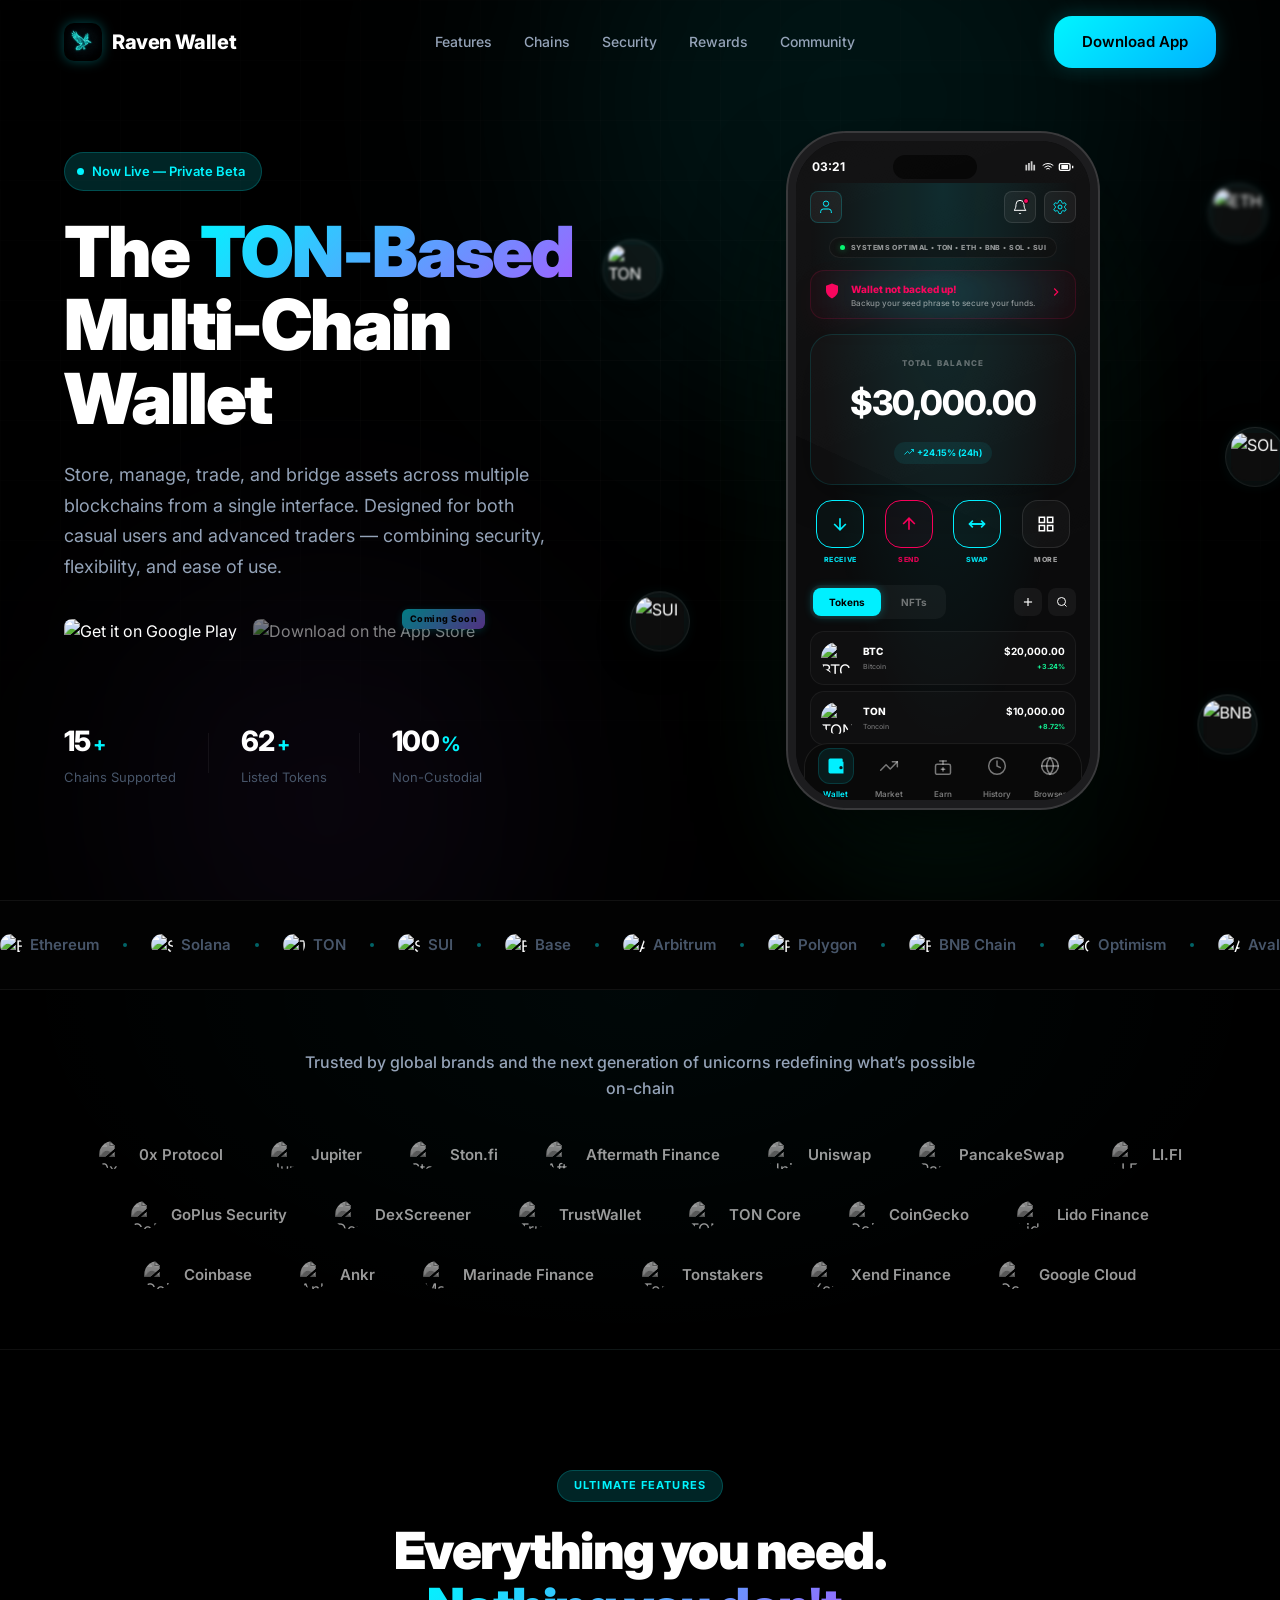
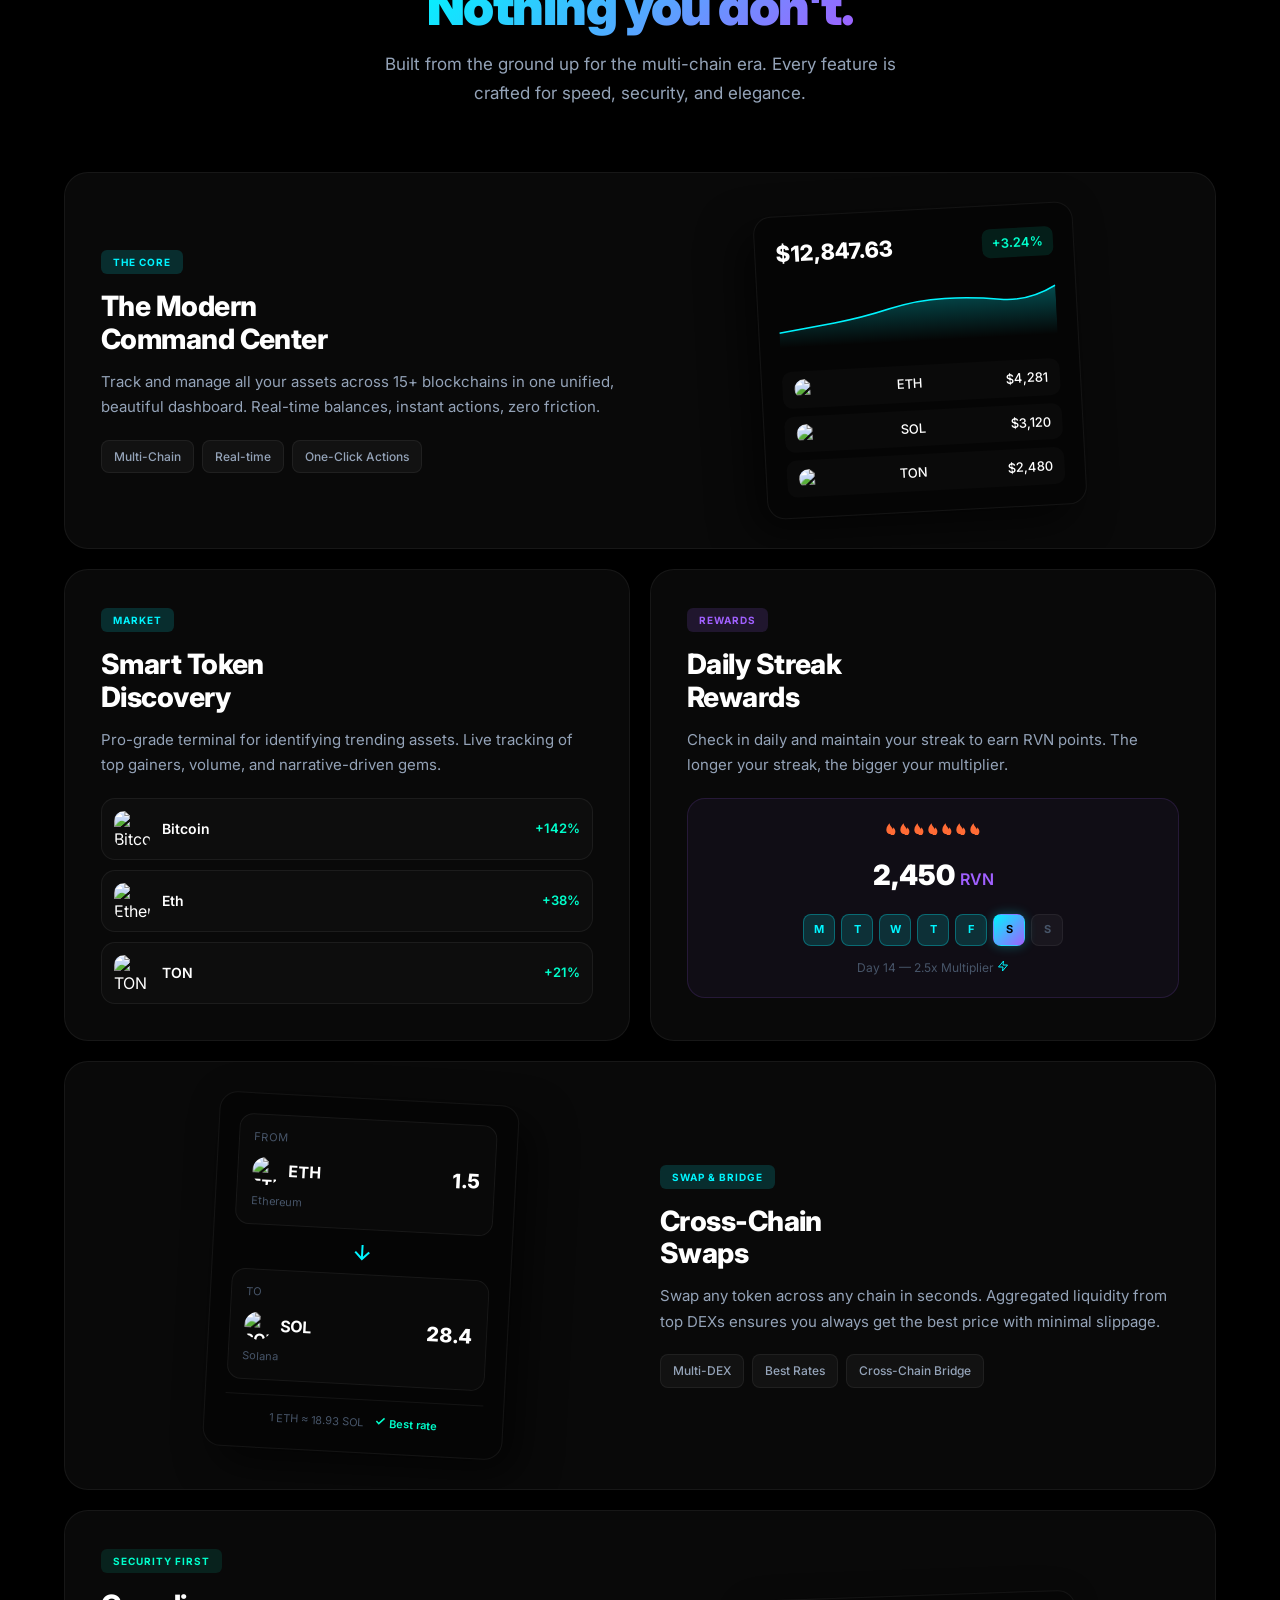
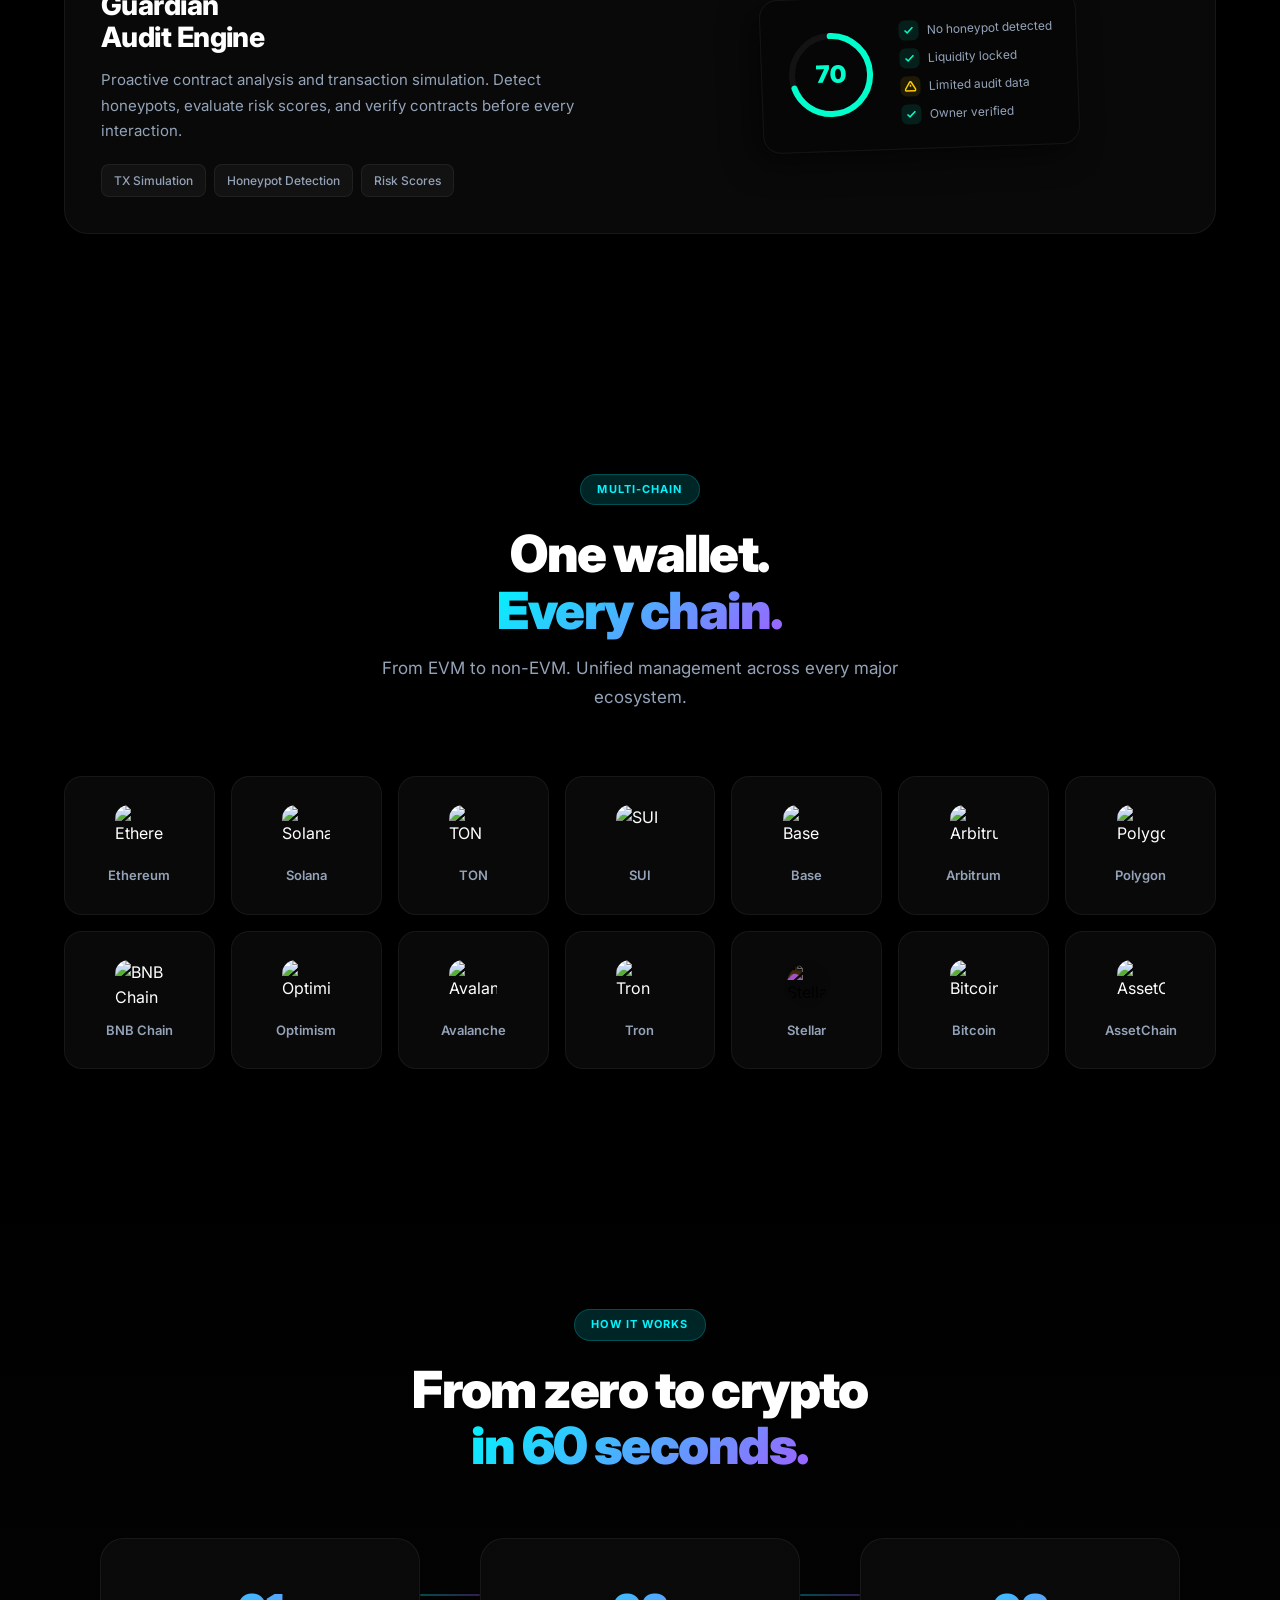
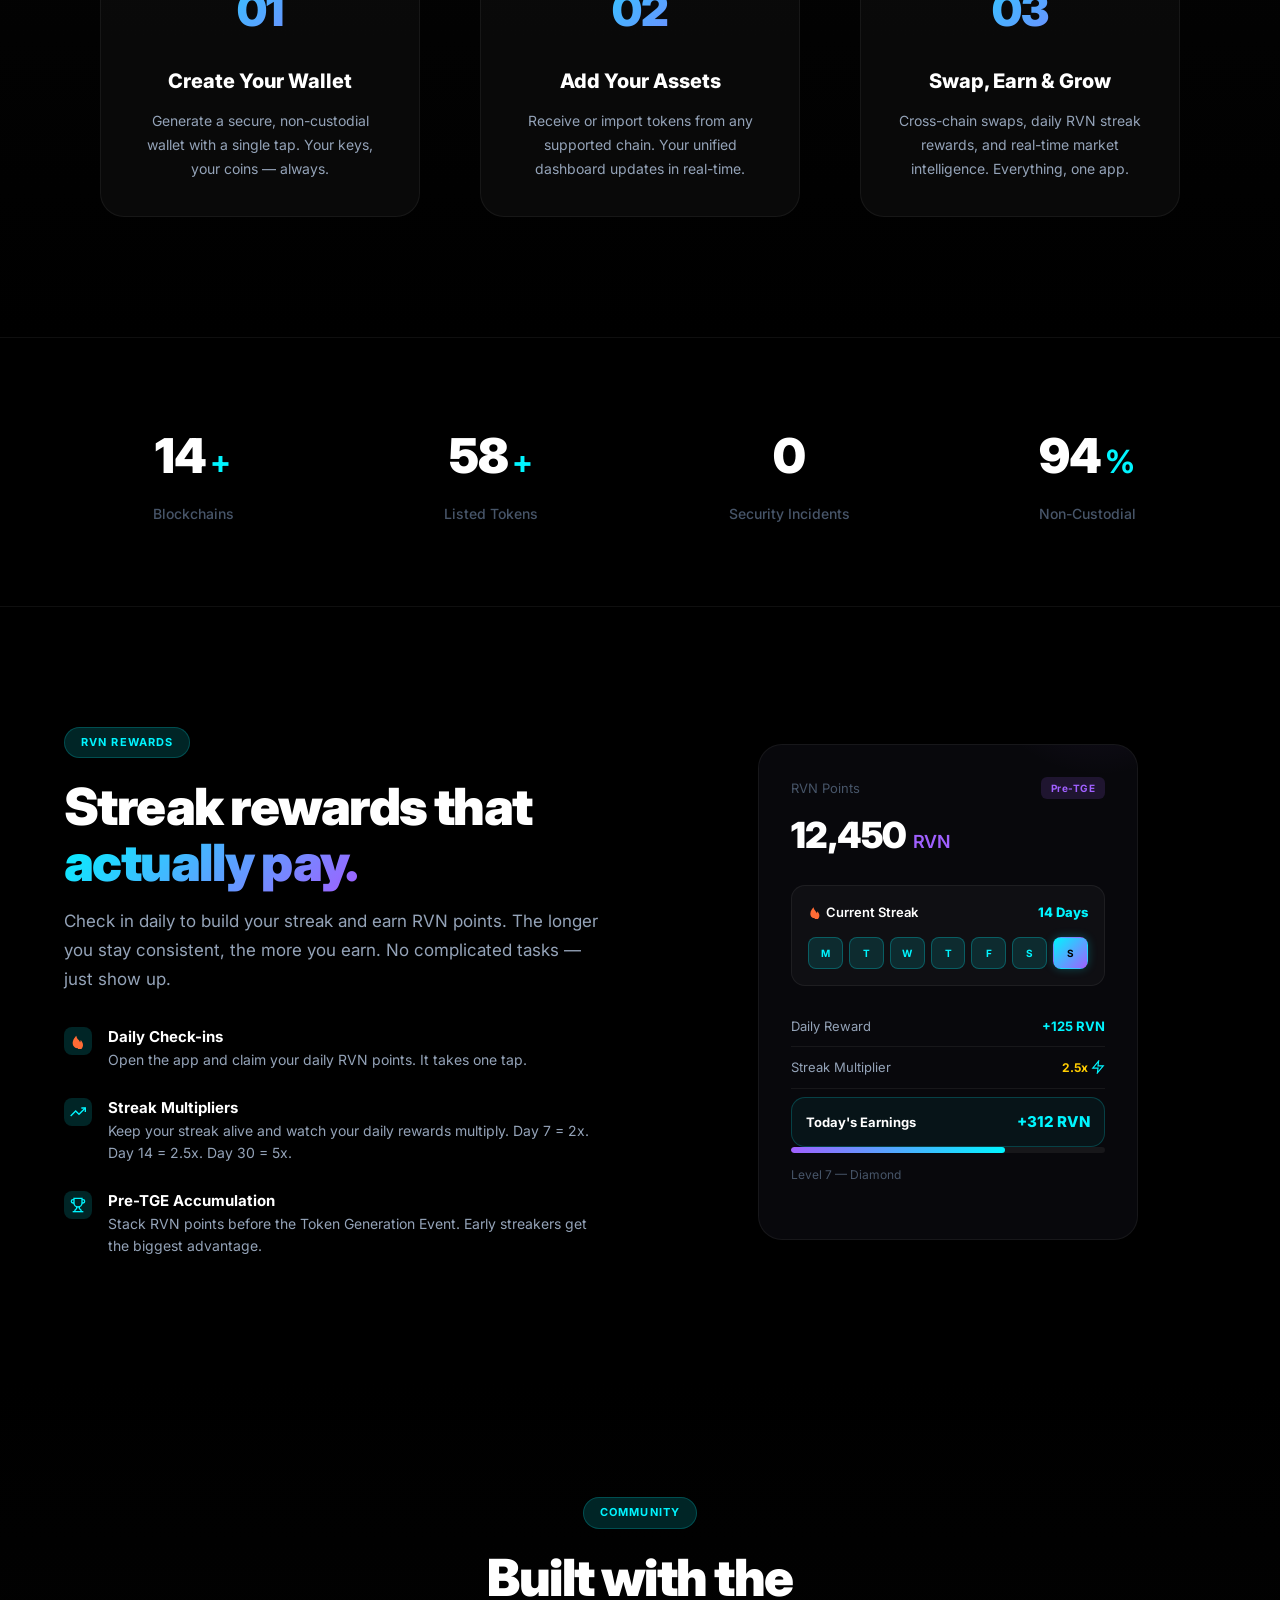
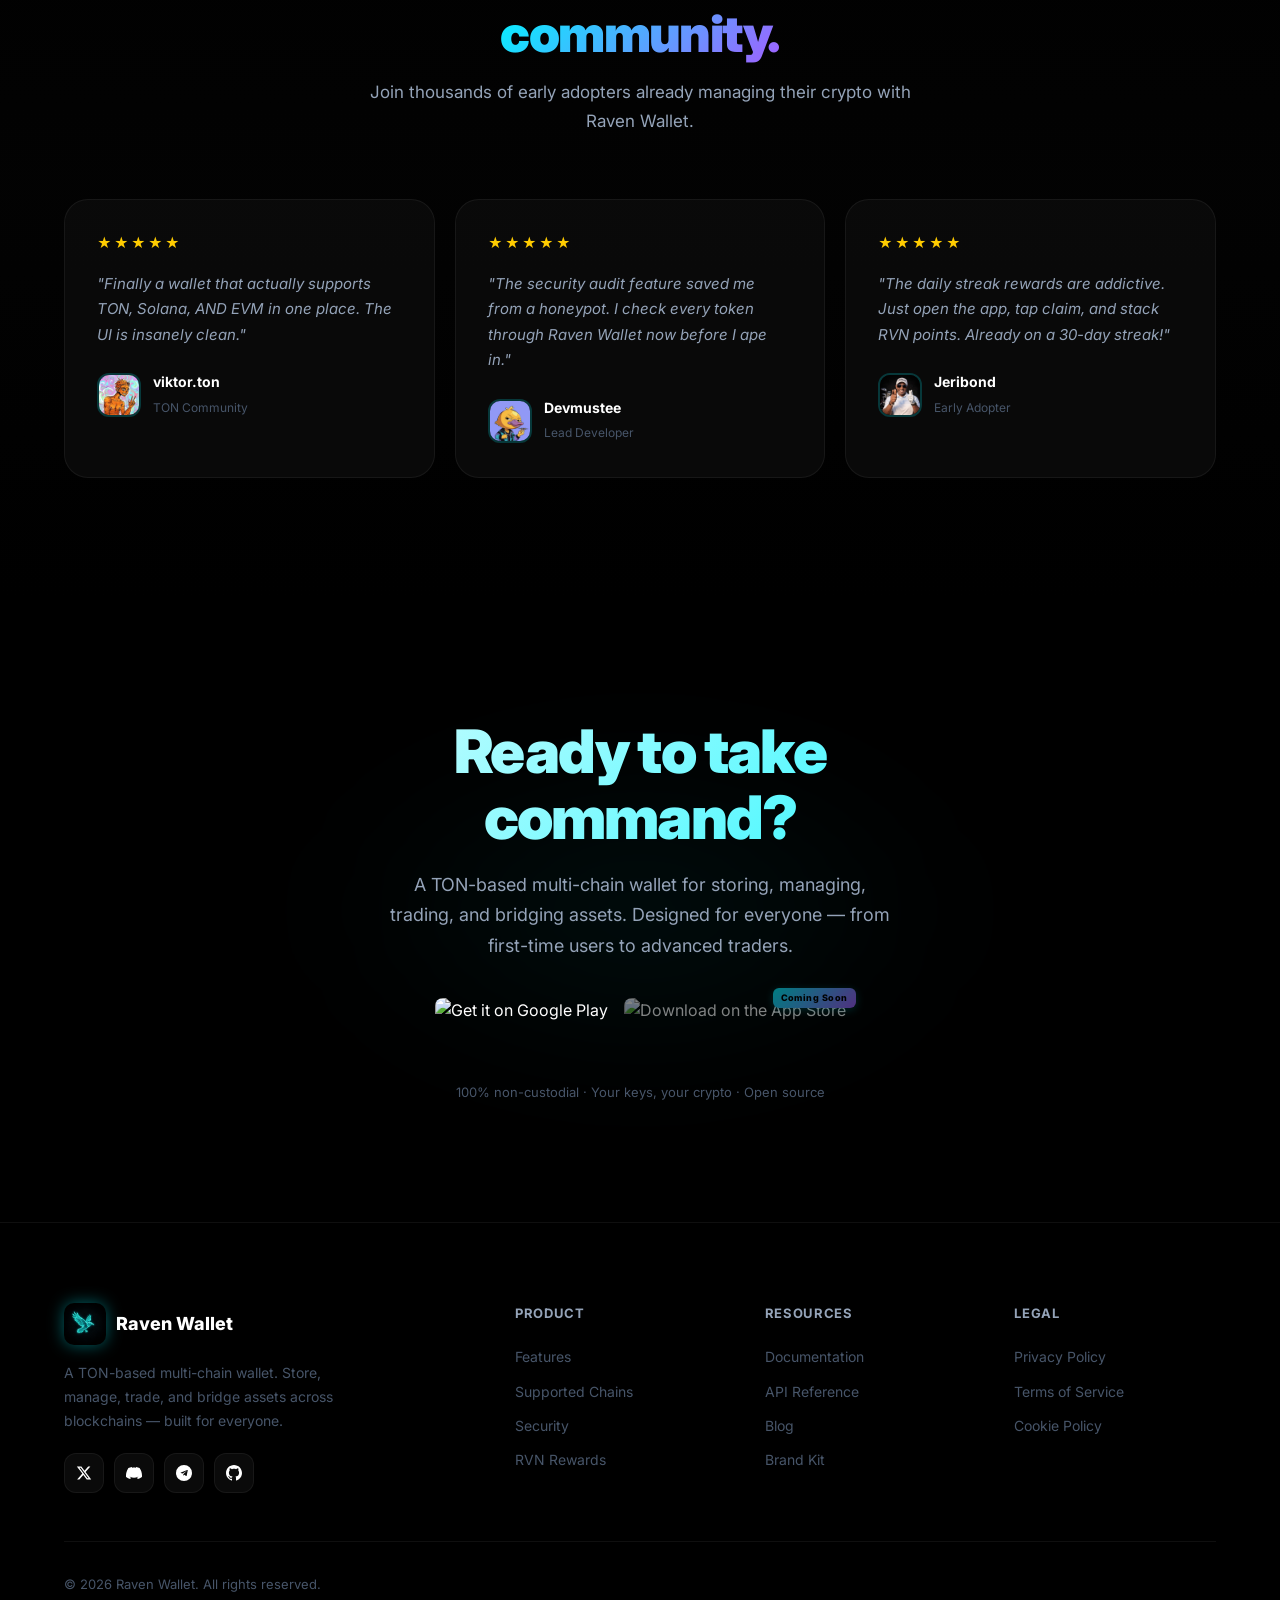
==== commit e02ed38a: "phone" ====
--- a/index.html
+++ b/index.html
@@ -218,33 +218,32 @@
 
                             <div class="mock-bottom-nav">
                                 <div class="b-nav-item active">
-                                    <div class="b-icon">
-                                        <svg width="18" height="18" viewBox="0 0 24 24" fill="currentColor" stroke="currentColor" stroke-width="1.5"><path d="M21 12V7H5a2 2 0 0 1 0-4h14v4"/><path d="M3 5v14a2 2 0 0 0 2 2h16v-5"/><path d="M18 12a2 2 0 0 0 0 4h4v-4Z"/></svg>
-                                    </div>
-                                    <span class="active-dot"></span>
+                                    <div class="b-icon-wrap">
+                                        <svg width="20" height="20" viewBox="0 0 24 24" fill="currentColor" stroke="none"><path d="M21 7H5a2 2 0 0 1 0-4h14a1 1 0 0 1 1 1v3zM3 5v14a2 2 0 0 0 2 2h16V7H5a2 2 0 0 1-2-2zm15 7a2 2 0 1 1 0 4 2 2 0 0 1 0-4z"/></svg>
+                                    </div>
                                     <span>Wallet</span>
                                 </div>
                                 <div class="b-nav-item">
-                                    <div class="b-icon">
-                                        <svg width="18" height="18" viewBox="0 0 24 24" fill="none" stroke="currentColor" stroke-width="1.5"><polyline points="22 7 13.5 15.5 8.5 10.5 2 17"/><polyline points="16 7 22 7 22 13"/></svg>
+                                    <div class="b-icon-wrap">
+                                        <svg width="20" height="20" viewBox="0 0 24 24" fill="none" stroke="currentColor" stroke-width="1.8" stroke-linecap="round" stroke-linejoin="round"><polyline points="22 7 13.5 15.5 8.5 10.5 2 17"/><polyline points="16 7 22 7 22 13"/></svg>
                                     </div>
                                     <span>Market</span>
                                 </div>
                                 <div class="b-nav-item">
-                                    <div class="b-icon">
-                                        <svg width="18" height="18" viewBox="0 0 24 24" fill="none" stroke="currentColor" stroke-width="1.5"><rect x="3" y="8" width="18" height="14" rx="2"/><path d="M12 8V4"/><path d="M8 4h8"/><path d="M12 12v4"/><path d="M9 14h6"/></svg>
+                                    <div class="b-icon-wrap">
+                                        <svg width="20" height="20" viewBox="0 0 24 24" fill="none" stroke="currentColor" stroke-width="1.8" stroke-linecap="round" stroke-linejoin="round"><rect x="3" y="10" width="18" height="12" rx="2"/><path d="M12 10V6"/><path d="M8 6h8"/><line x1="12" y1="14" x2="12" y2="18"/><line x1="10" y1="16" x2="14" y2="16"/></svg>
                                     </div>
                                     <span>Earn</span>
                                 </div>
                                 <div class="b-nav-item">
-                                    <div class="b-icon">
-                                        <svg width="18" height="18" viewBox="0 0 24 24" fill="none" stroke="currentColor" stroke-width="1.5"><circle cx="12" cy="12" r="10"/><polyline points="12 6 12 12 16 14"/></svg>
+                                    <div class="b-icon-wrap">
+                                        <svg width="20" height="20" viewBox="0 0 24 24" fill="none" stroke="currentColor" stroke-width="1.8" stroke-linecap="round" stroke-linejoin="round"><circle cx="12" cy="12" r="10"/><polyline points="12 6 12 12 16 14"/></svg>
                                     </div>
                                     <span>History</span>
                                 </div>
                                 <div class="b-nav-item">
-                                    <div class="b-icon">
-                                        <svg width="18" height="18" viewBox="0 0 24 24" fill="none" stroke="currentColor" stroke-width="1.5"><circle cx="12" cy="12" r="10"/><line x1="2" y1="12" x2="22" y2="12"/><path d="M12 2a15.3 15.3 0 0 1 4 10 15.3 15.3 0 0 1-4 10 15.3 15.3 0 0 1-4-10 15.3 15.3 0 0 1 4-10z"/></svg>
+                                    <div class="b-icon-wrap">
+                                        <svg width="20" height="20" viewBox="0 0 24 24" fill="none" stroke="currentColor" stroke-width="1.8" stroke-linecap="round" stroke-linejoin="round"><circle cx="12" cy="12" r="10"/><line x1="2" y1="12" x2="22" y2="12"/><path d="M12 2a15.3 15.3 0 0 1 4 10 15.3 15.3 0 0 1-4 10 15.3 15.3 0 0 1-4-10 15.3 15.3 0 0 1 4-10z"/></svg>
                                     </div>
                                     <span>Browser</span>
                                 </div>
--- a/style.css
+++ b/style.css
@@ -741,39 +741,39 @@
     bottom: 10px;
     left: 8px;
     right: 8px;
-    height: 58px;
-    background: rgba(10, 10, 10, 0.9);
+    height: 62px;
+    background: rgba(10, 10, 10, 0.92);
     backdrop-filter: blur(25px);
     border: 1px solid rgba(255,255,255,0.08);
-    border-radius: 22px;
+    border-radius: 24px;
     display: grid;
     grid-template-columns: repeat(5, 1fr);
     align-items: center;
-    padding: 0 2px;
+    padding: 0 4px;
     z-index: 30;
 }
 .b-nav-item {
     display: flex;
     flex-direction: column;
     align-items: center;
-    gap: 3px;
-    color: rgba(255,255,255,0.4);
+    gap: 4px;
+    color: rgba(255,255,255,0.45);
+}
+.b-icon-wrap {
+    width: 36px;
+    height: 36px;
+    border-radius: 12px;
+    display: flex;
+    align-items: center;
+    justify-content: center;
+    transition: all 0.2s ease;
 }
 .b-nav-item.active {
     color: #00F0FF;
-    position: relative;
-}
-.active-dot {
-    width: 4px;
-    height: 4px;
-    background: #00F0FF;
-    border-radius: 50%;
-    margin: 2px 0 1px;
-    box-shadow: 0 0 6px #00F0FF;
-    position: relative;
-}
-.b-icon {
-    font-size: 16px;
+}
+.b-nav-item.active .b-icon-wrap {
+    background: rgba(0, 240, 255, 0.08);
+    border: 1px solid rgba(0, 240, 255, 0.15);
 }
 .b-nav-item span {
     font-size: 8px;
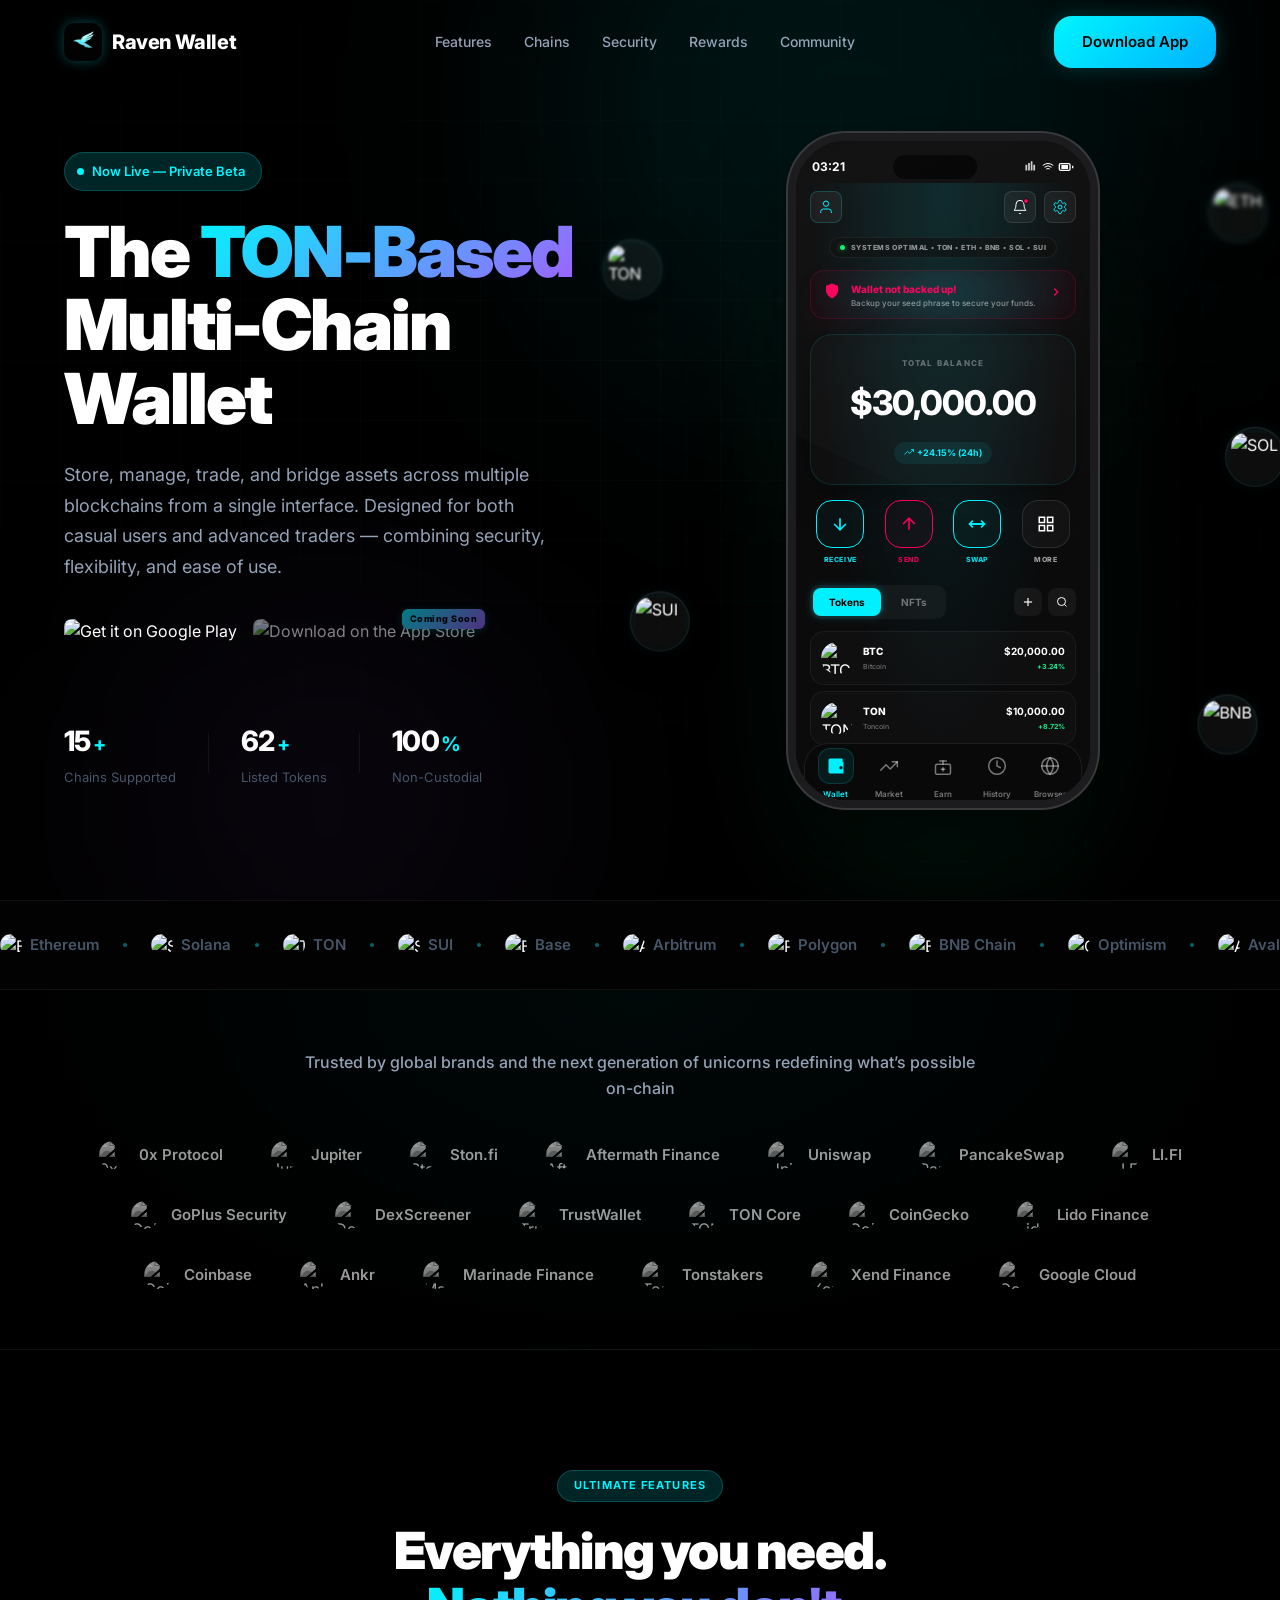
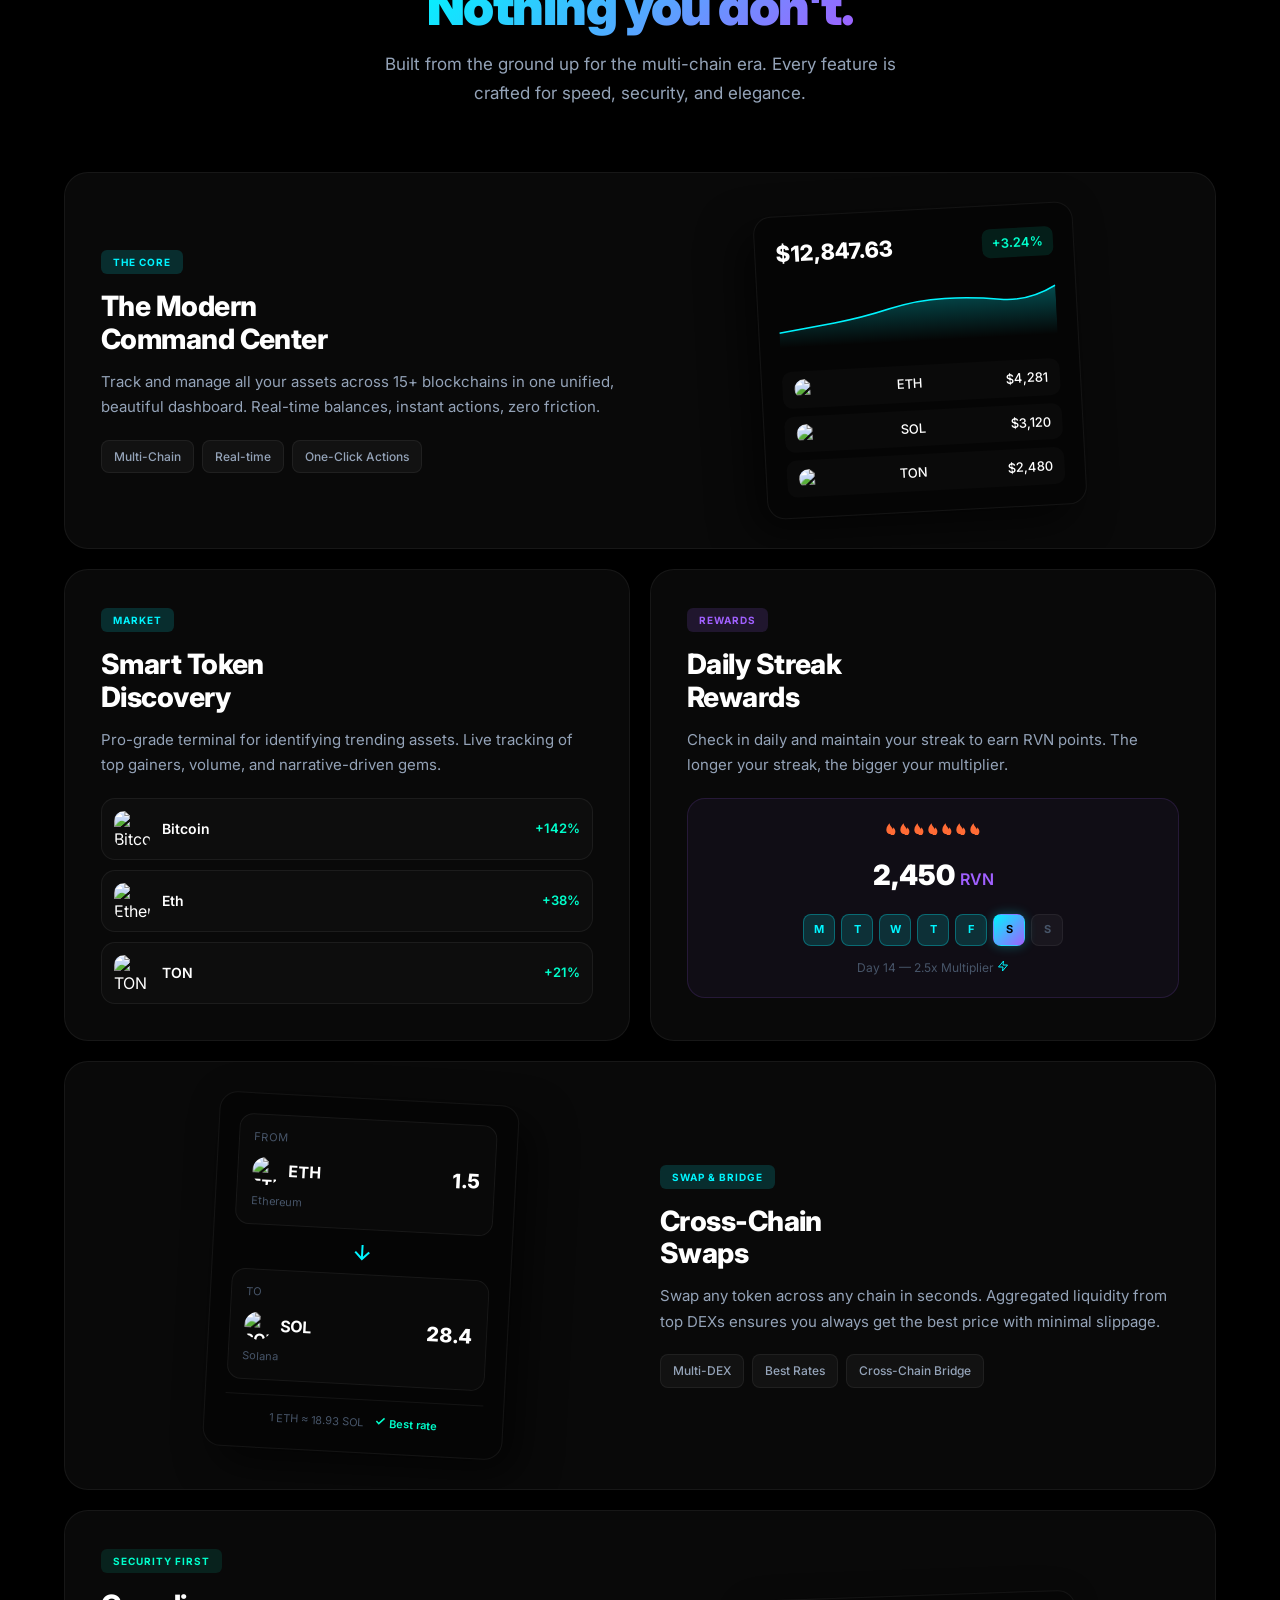
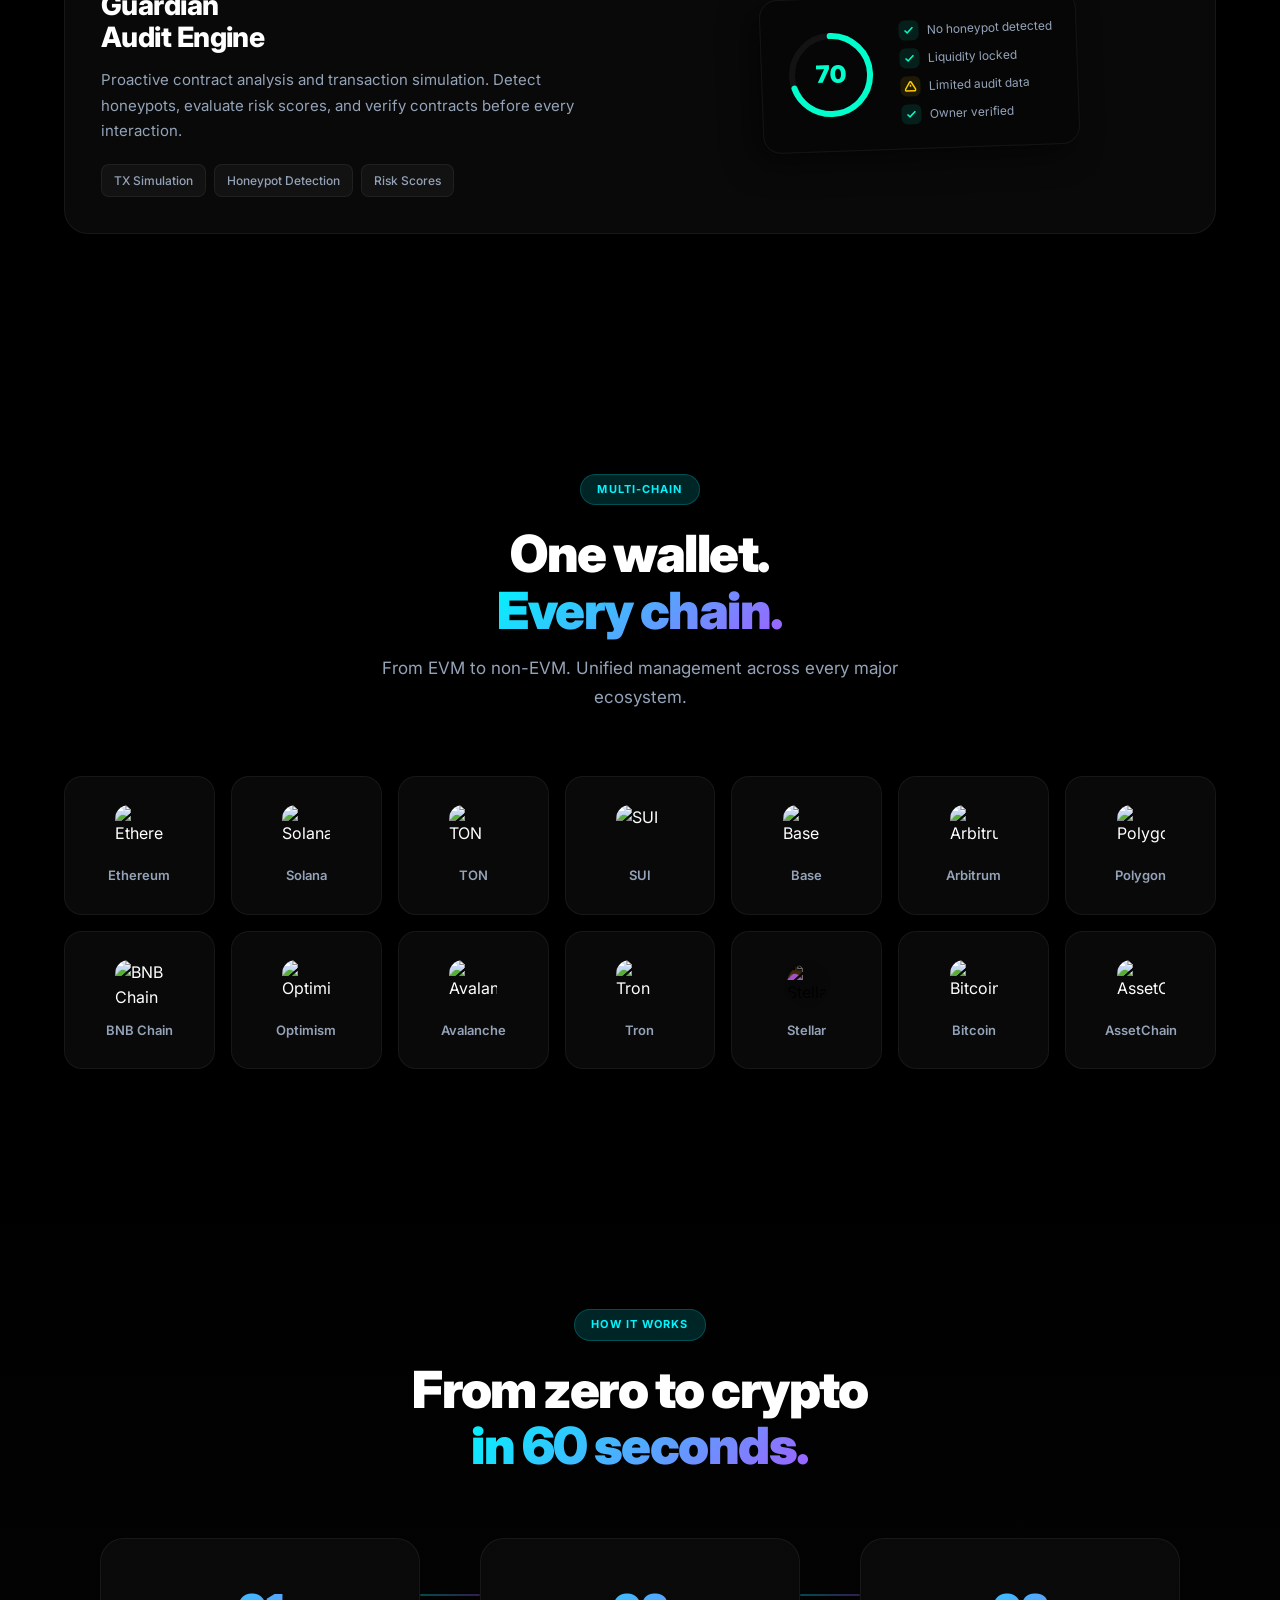
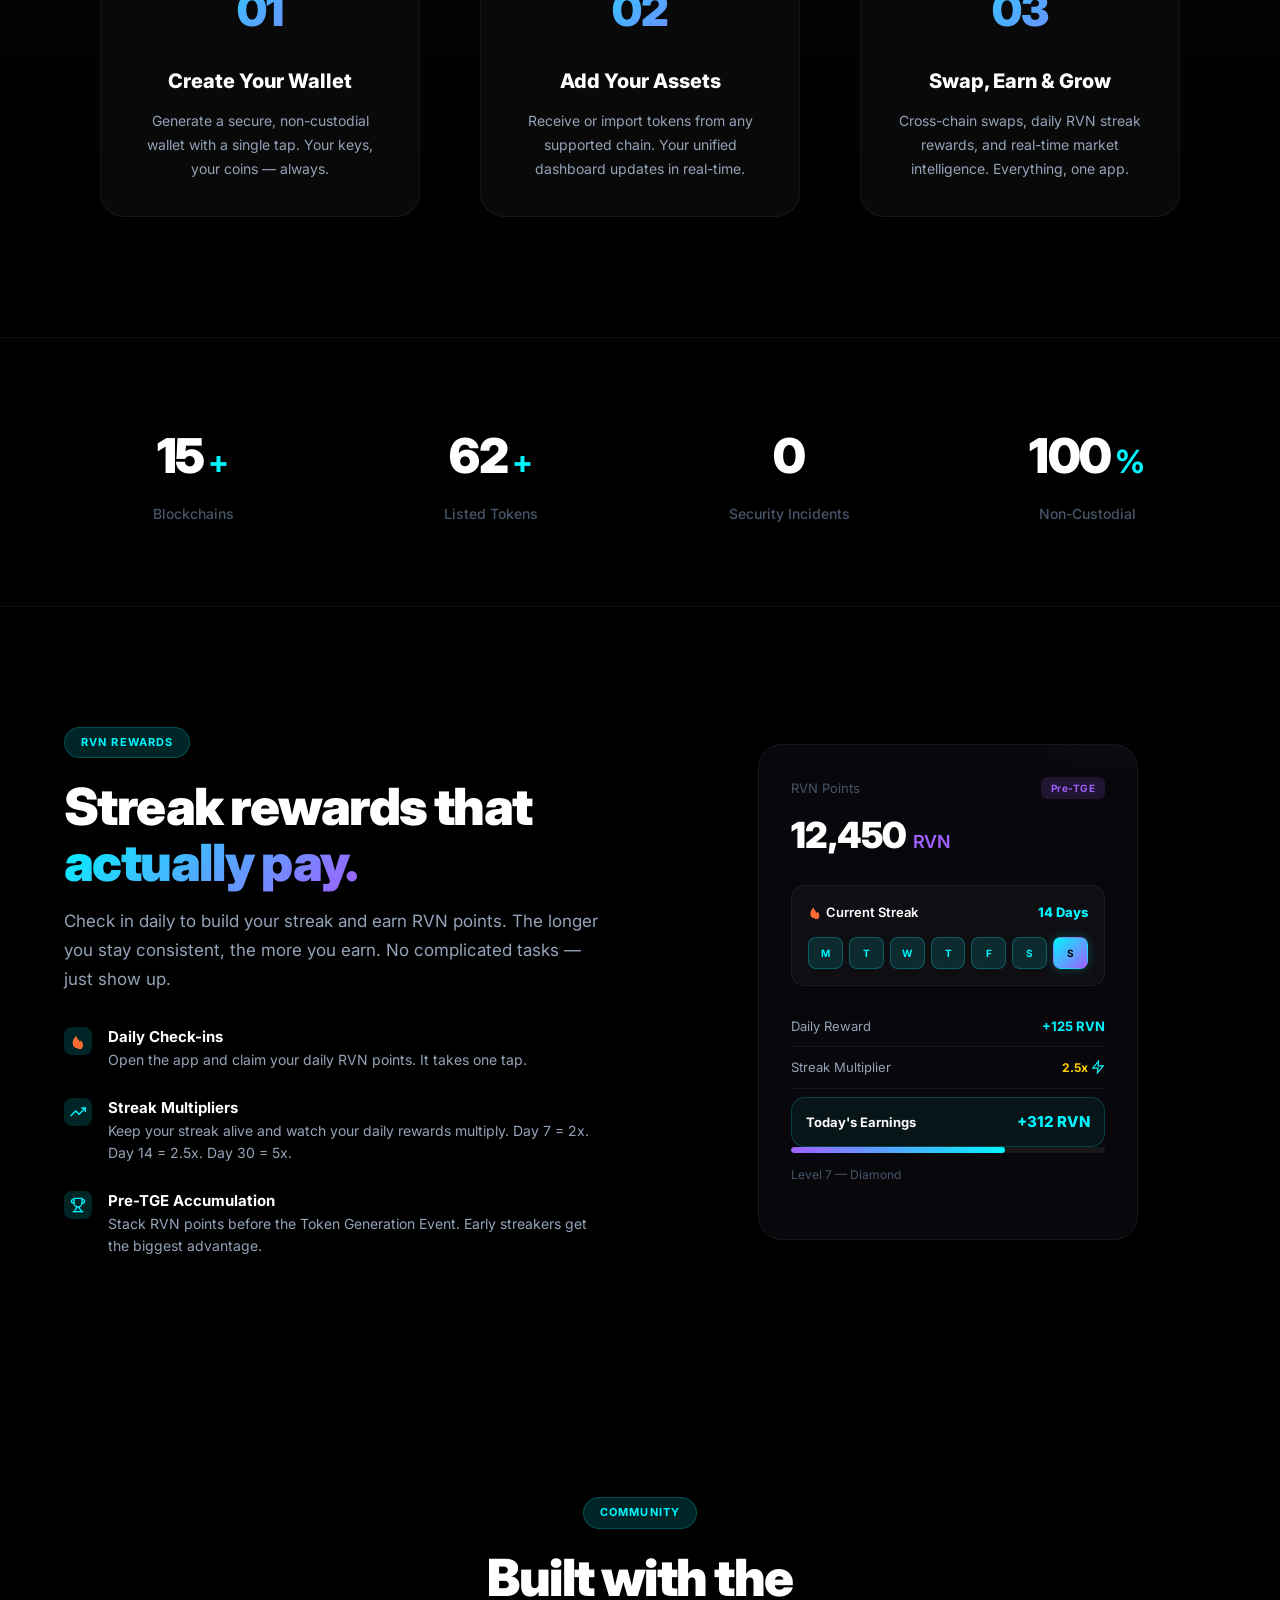
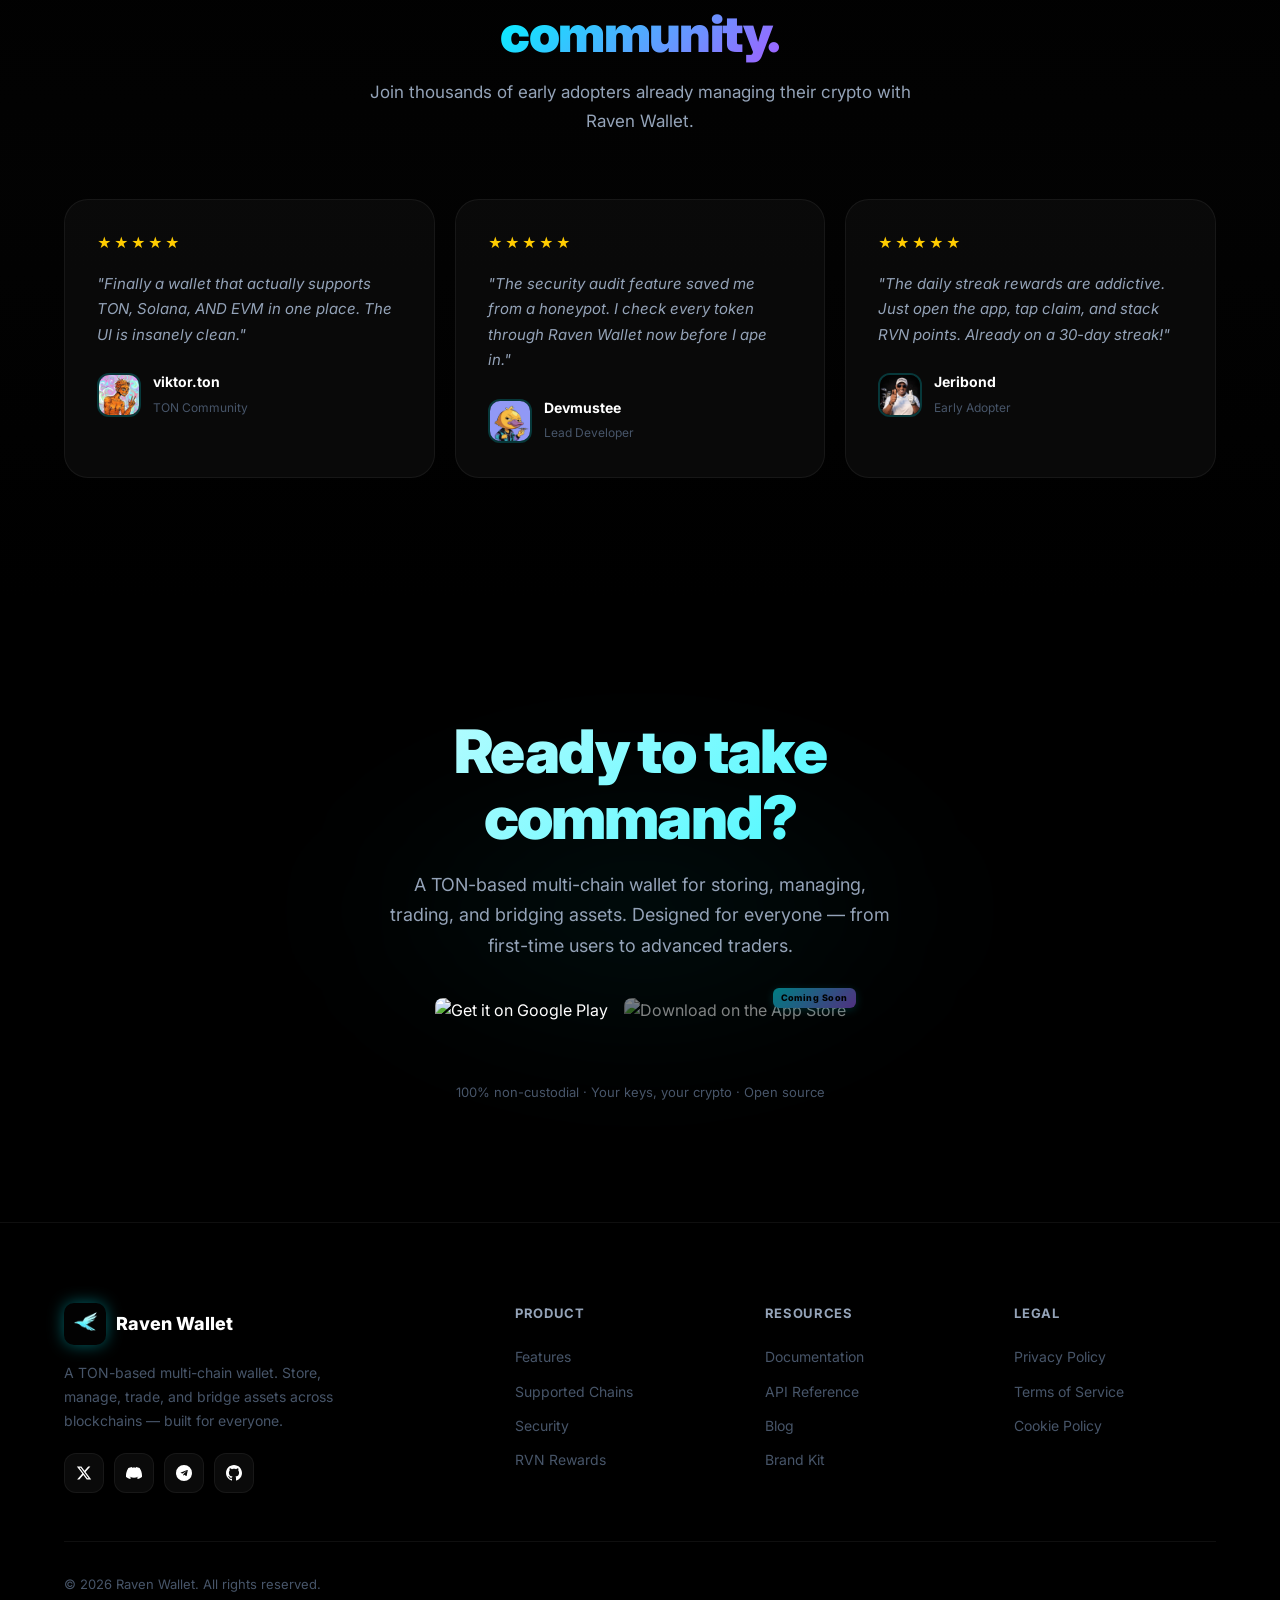
==== commit b2b71288: "logo update" ====
--- a/index.html
+++ b/index.html
@@ -9,8 +9,8 @@
     <meta property="og:title" content="Raven Wallet — The Multi-Chain Command Center">
     <meta property="og:description" content="A TON-based multi-chain wallet. Store, manage, trade, and bridge assets across multiple blockchains from a single interface.">
     <meta property="og:type" content="website">
-    <link rel="icon" type="image/png" href="Ravenlogo.jpeg">
-    <link rel="apple-touch-icon" href="Ravenlogo.jpeg">
+    <link rel="icon" type="image/png" href="Ravenlogo.jpg">
+    <link rel="apple-touch-icon" href="Ravenlogo.jpg">
     <link rel="preconnect" href="https://fonts.googleapis.com">
     <link rel="preconnect" href="https://fonts.gstatic.com" crossorigin>
     <link href="https://fonts.googleapis.com/css2?family=Inter:wght@300;400;500;600;700;800;900&display=swap" rel="stylesheet">
@@ -21,7 +21,7 @@
     <nav class="nav" id="nav">
         <div class="nav-container">
             <a href="#" class="nav-logo">
-                <img src="Ravenlogo.jpeg" alt="Raven Wallet" class="nav-logo-img">
+                <img src="Ravenlogo.jpg" alt="Raven Wallet" class="nav-logo-img">
                 <span>Raven Wallet</span>
             </a>
             <div class="nav-links" id="navLinks">
@@ -791,7 +791,7 @@
             <div class="footer-grid">
                 <div class="footer-brand">
                     <a href="#" class="footer-logo">
-                        <img src="Ravenlogo.jpeg" alt="Raven Wallet" class="footer-logo-img">
+                        <img src="Ravenlogo.jpg" alt="Raven Wallet" class="footer-logo-img">
                         <span>Raven Wallet</span>
                     </a>
                     <p>A TON-based multi-chain wallet. Store, manage, trade, and bridge assets across blockchains — built for everyone.</p>
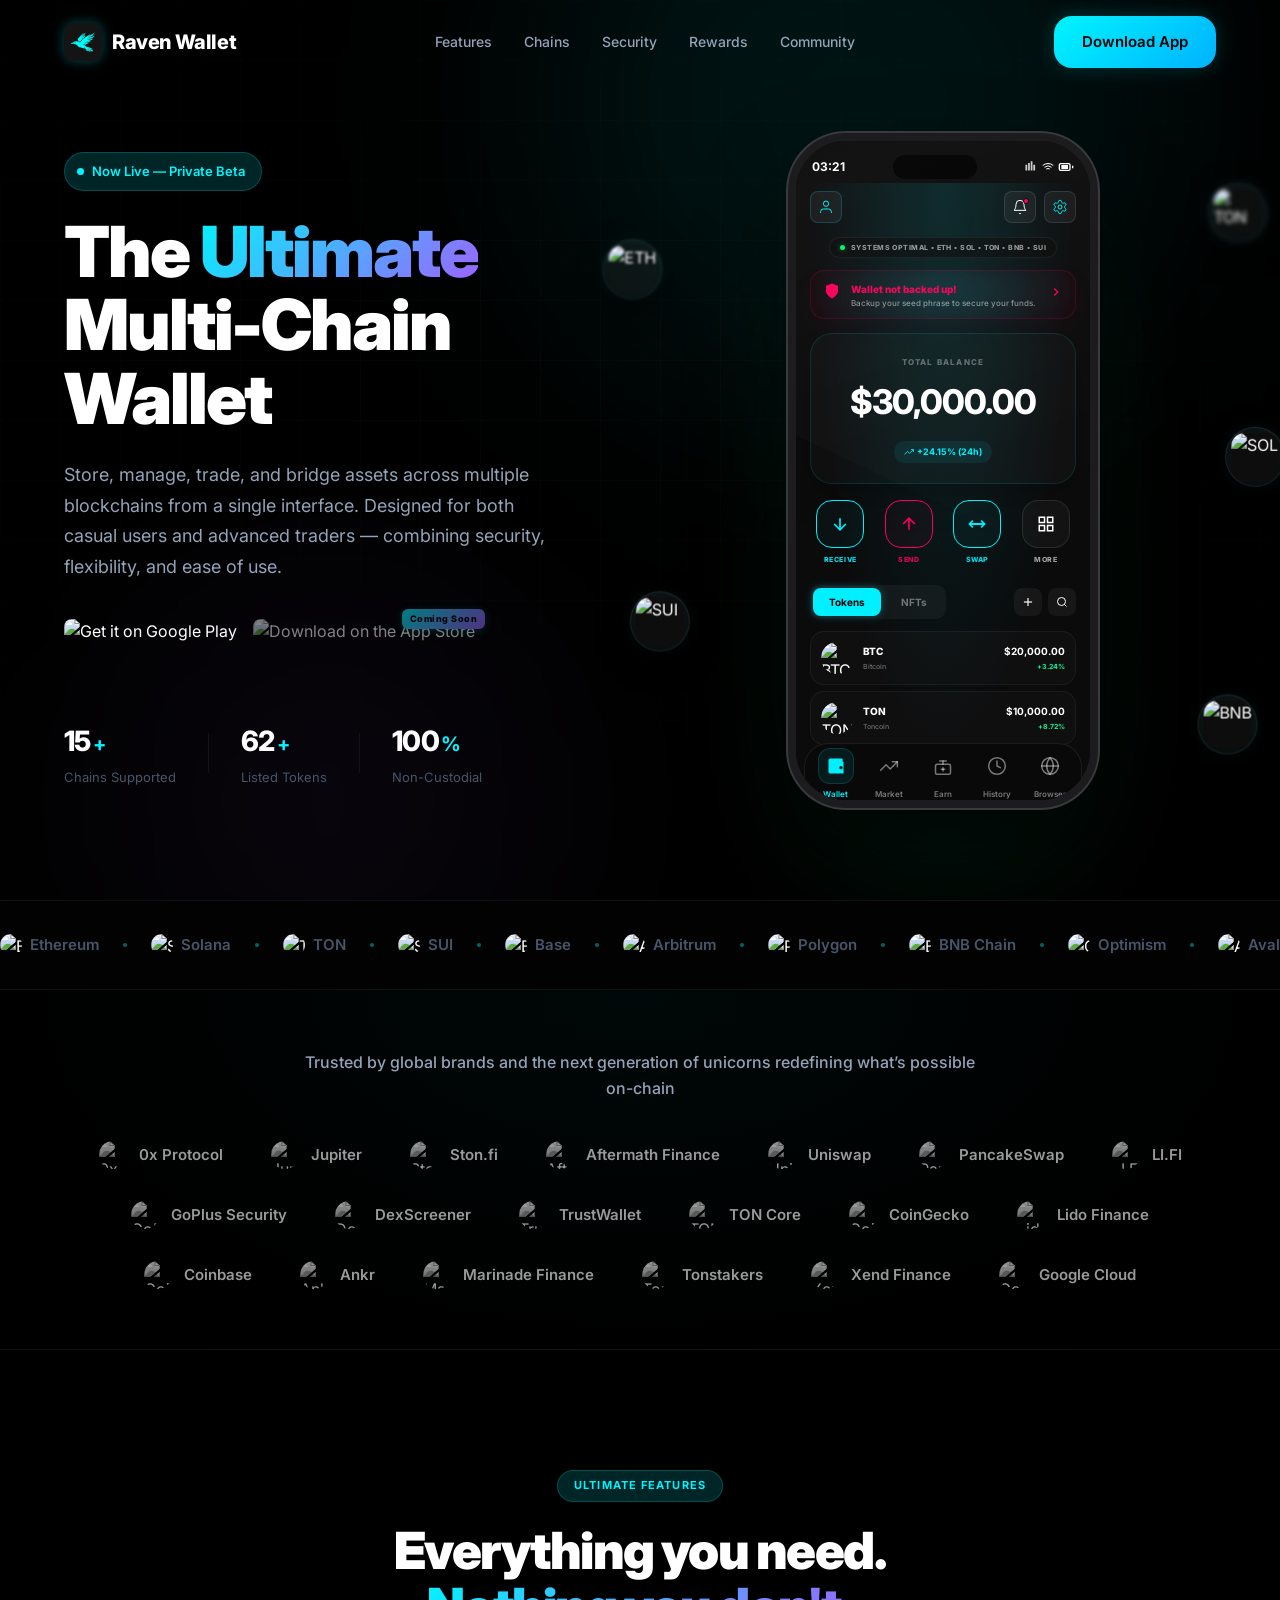
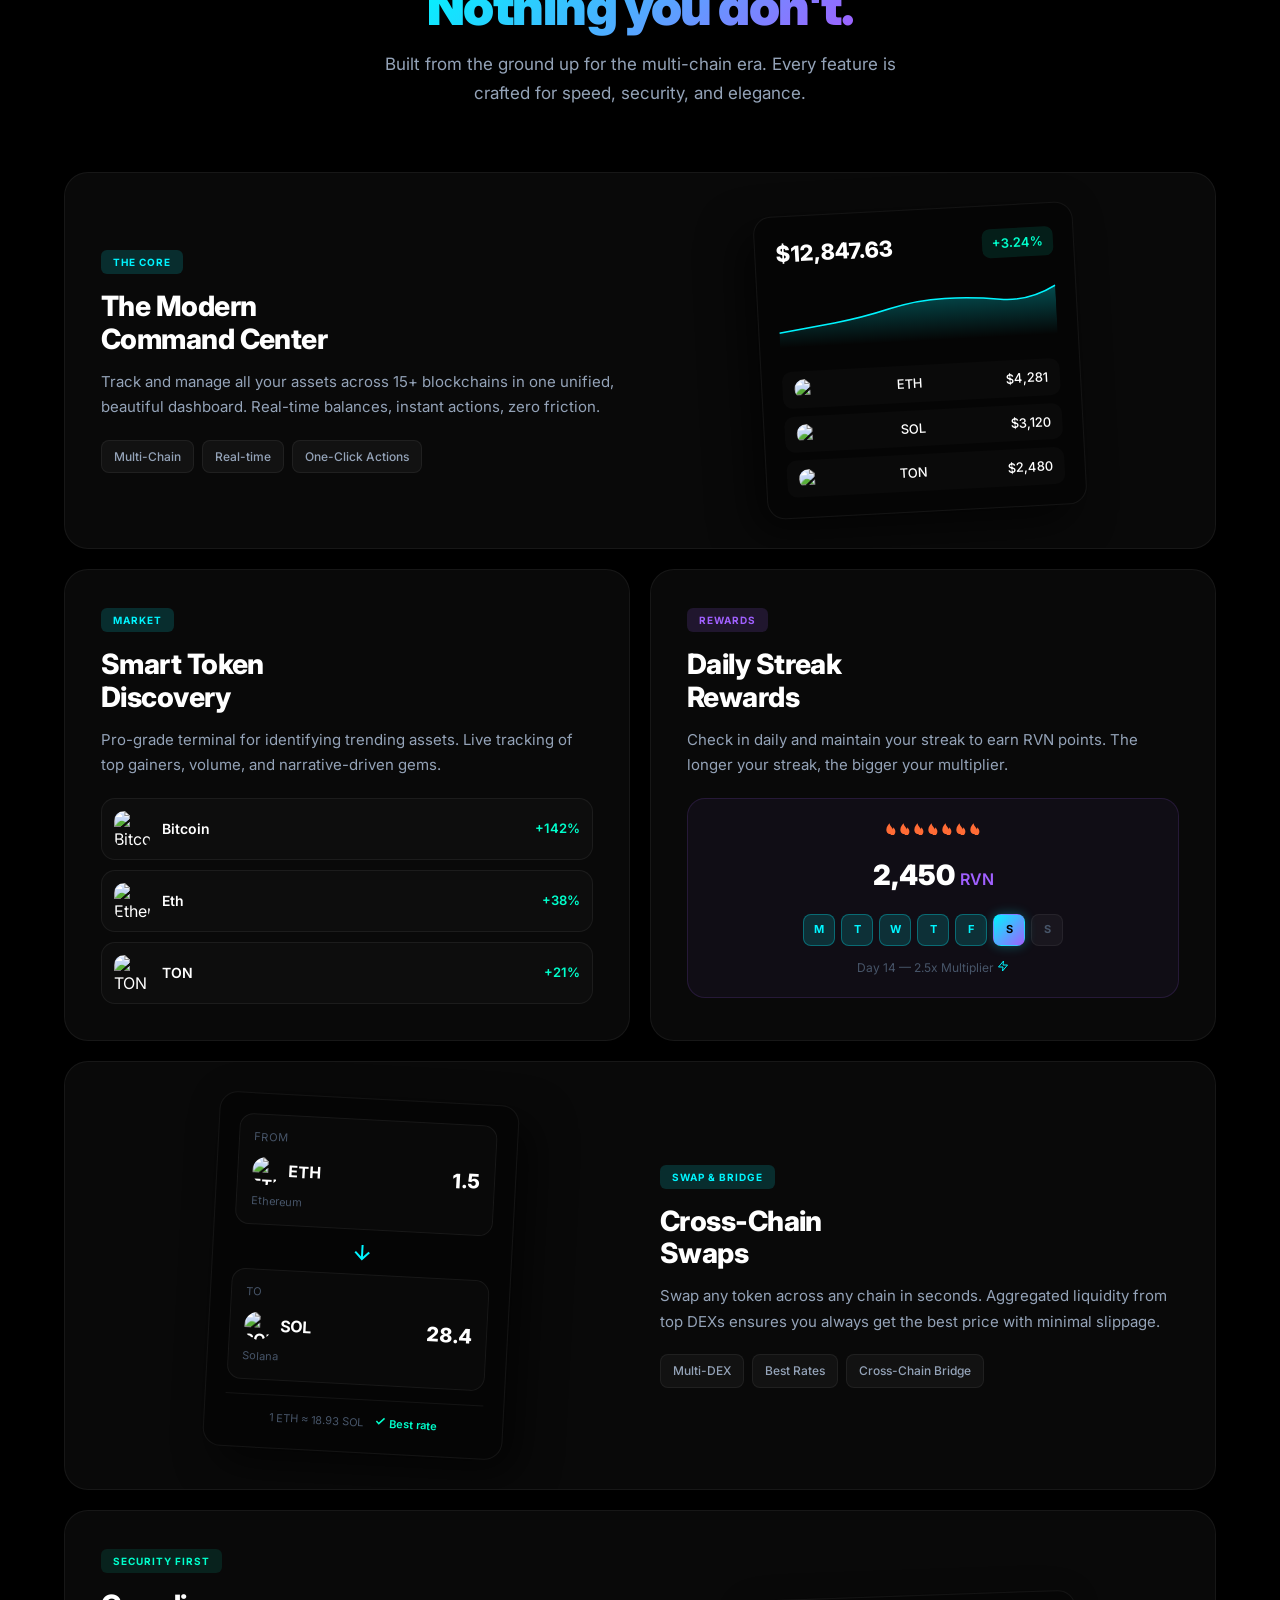
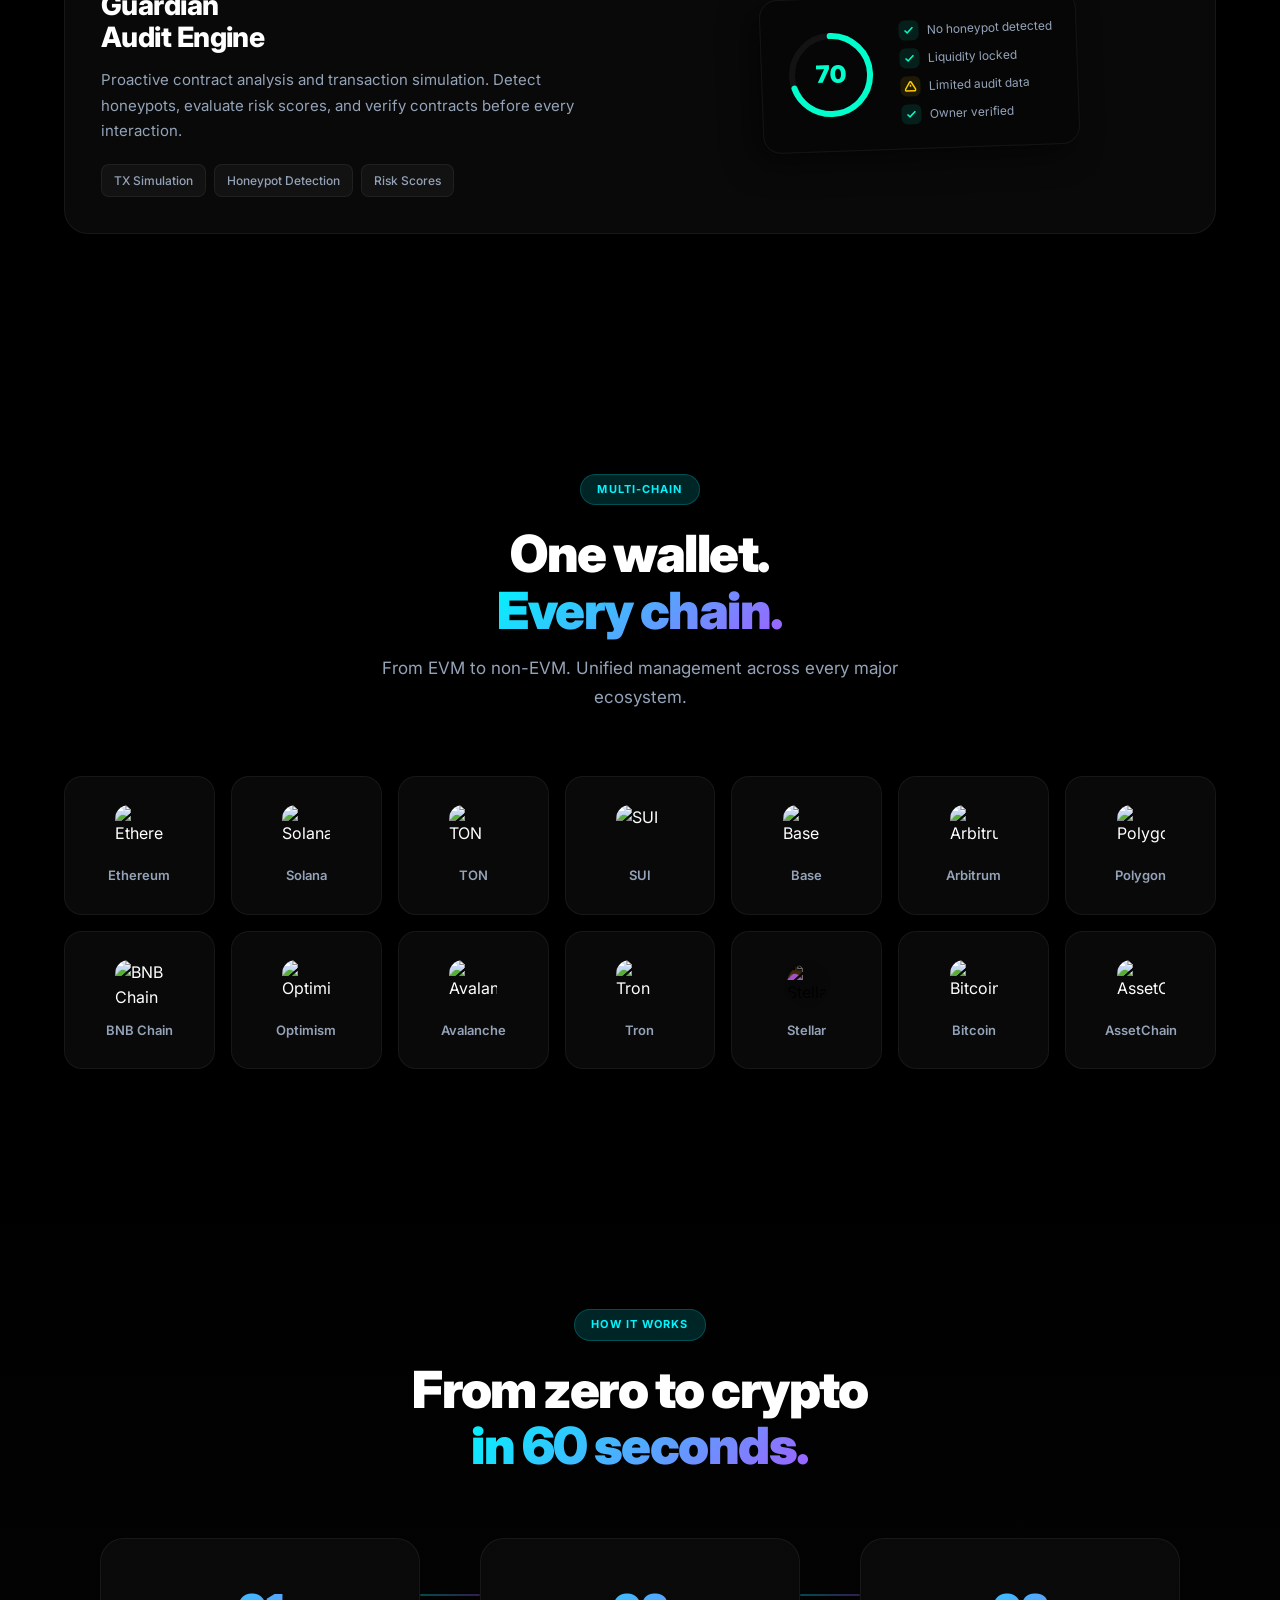
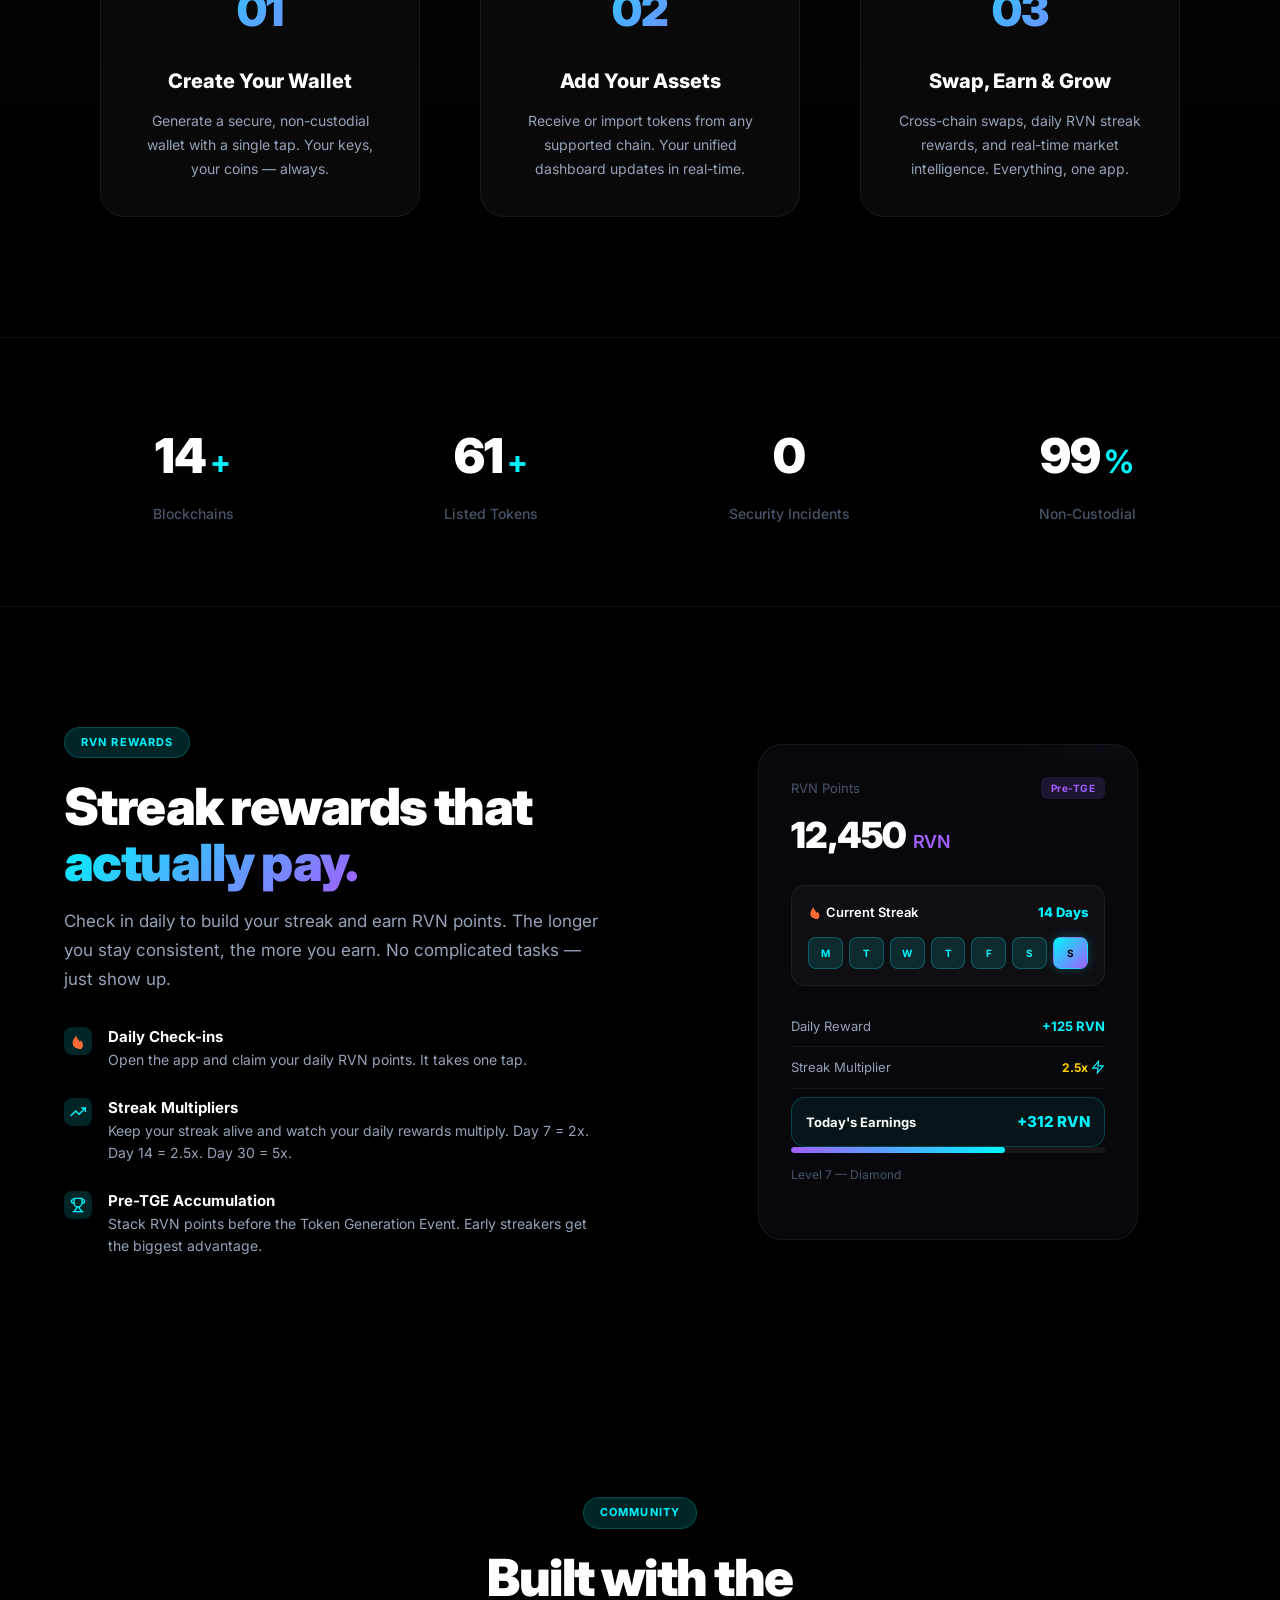
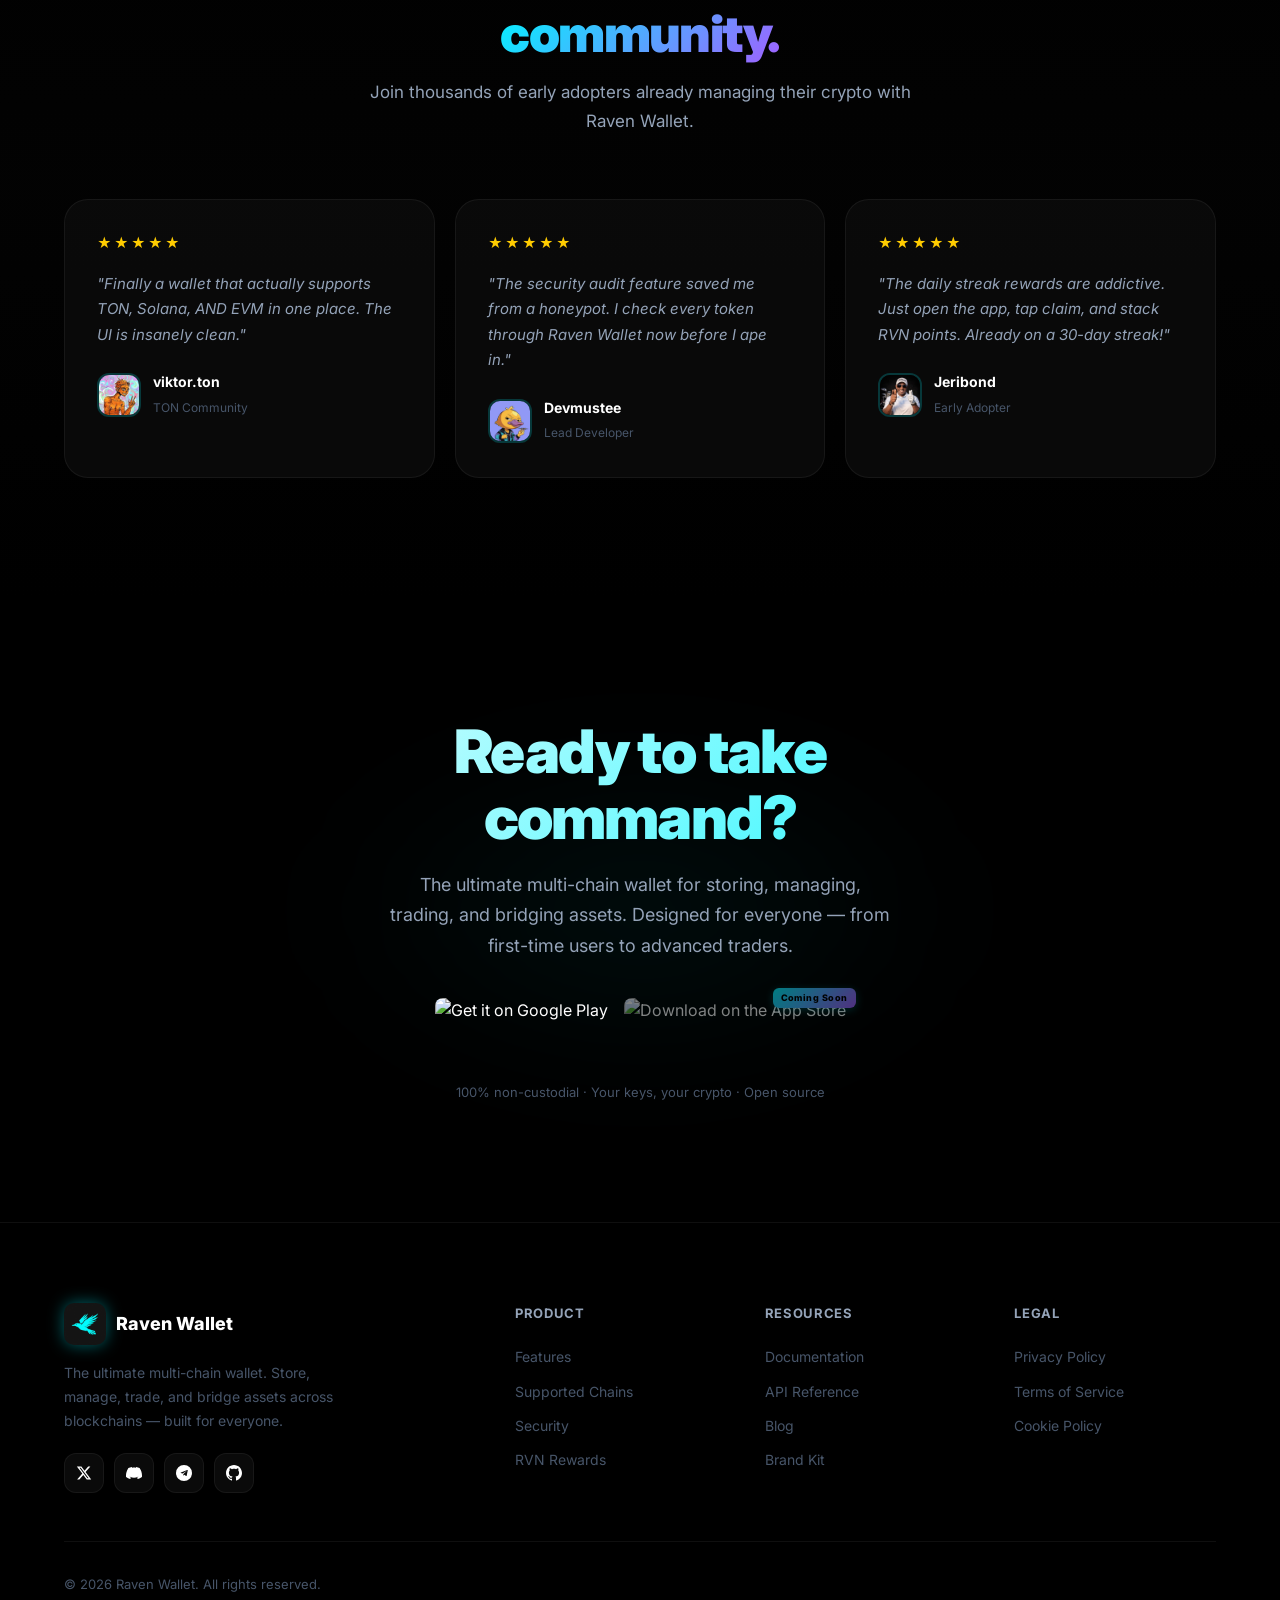
==== commit 27537346: "logo change" ====
--- a/index.html
+++ b/index.html
@@ -4,13 +4,13 @@
     <meta charset="UTF-8">
     <meta name="viewport" content="width=device-width, initial-scale=1.0">
     <title>Raven Wallet — The Multi-Chain Command Center</title>
-    <meta name="description" content="Raven Wallet is a TON-based multi-chain wallet that lets users store, manage, trade, and bridge assets across multiple blockchains from a single interface.">
-    <meta name="keywords" content="crypto wallet, multi-chain wallet, DeFi, TON, Solana, SUI, EVM, Raven Wallet, RVN points">
+    <meta name="description" content="Raven Wallet is the ultimate multi-chain wallet that lets users store, manage, trade, and bridge assets across multiple blockchains from a single interface.">
+    <meta name="keywords" content="crypto wallet, multi-chain wallet, DeFi, Solana, SUI, EVM, TON, Raven Wallet, RVN points">
     <meta property="og:title" content="Raven Wallet — The Multi-Chain Command Center">
-    <meta property="og:description" content="A TON-based multi-chain wallet. Store, manage, trade, and bridge assets across multiple blockchains from a single interface.">
+    <meta property="og:description" content="The ultimate multi-chain wallet. Store, manage, trade, and bridge assets across multiple blockchains from a single interface.">
     <meta property="og:type" content="website">
-    <link rel="icon" type="image/png" href="Ravenlogo.jpg">
-    <link rel="apple-touch-icon" href="Ravenlogo.jpg">
+    <link rel="icon" type="image/png" href="raven_new_logo.png">
+    <link rel="apple-touch-icon" href="raven_new_logo.png">
     <link rel="preconnect" href="https://fonts.googleapis.com">
     <link rel="preconnect" href="https://fonts.gstatic.com" crossorigin>
     <link href="https://fonts.googleapis.com/css2?family=Inter:wght@300;400;500;600;700;800;900&display=swap" rel="stylesheet">
@@ -21,7 +21,7 @@
     <nav class="nav" id="nav">
         <div class="nav-container">
             <a href="#" class="nav-logo">
-                <img src="Ravenlogo.jpg" alt="Raven Wallet" class="nav-logo-img">
+                <img src="raven_new_logo.png" alt="Raven Wallet" class="nav-logo-img">
                 <span>Raven Wallet</span>
             </a>
             <div class="nav-links" id="navLinks">
@@ -54,7 +54,7 @@
                     <span>Now Live — Private Beta</span>
                 </div>
                 <h1 class="hero-title">
-                    The <span class="gradient-text">TON-Based</span><br>
+                    The <span class="gradient-text">Ultimate</span><br>
                     Multi-Chain Wallet
                 </h1>
                 <p class="hero-subtitle">
@@ -120,7 +120,7 @@
 
                             <div class="mock-systems-status">
                                 <span class="status-dot"></span>
-                                SYSTEMS OPTIMAL • TON • ETH • BNB • SOL • SUI
+                                SYSTEMS OPTIMAL • ETH • SOL • TON • BNB • SUI
                             </div>
 
                             <div class="mock-backup-card">
@@ -252,7 +252,7 @@
                     </div>
                 </div>
                 <div class="floating-chain chain-1">
-                    <img src="https://assets.coingecko.com/coins/images/17980/small/ton_symbol.png" alt="TON" class="chain-orb-img">
+                    <img src="https://assets.coingecko.com/coins/images/279/small/ethereum.png" alt="ETH" class="chain-orb-img">
                 </div>
                 <div class="floating-chain chain-2">
                     <img src="https://assets.coingecko.com/coins/images/4128/small/solana.png" alt="SOL" class="chain-orb-img">
@@ -261,7 +261,7 @@
                     <img src="https://assets.coingecko.com/coins/images/26375/small/sui_asset.jpeg" alt="SUI" class="chain-orb-img">
                 </div>
                 <div class="floating-chain chain-4">
-                    <img src="https://assets.coingecko.com/coins/images/279/small/ethereum.png" alt="ETH" class="chain-orb-img">
+                    <img src="https://assets.coingecko.com/coins/images/17980/small/ton_symbol.png" alt="TON" class="chain-orb-img">
                 </div>
                 <div class="floating-chain chain-5">
                     <img src="https://assets.coingecko.com/coins/images/825/small/bnb-icon2_2x.png" alt="BNB" class="chain-orb-img">
@@ -770,7 +770,7 @@
         <div class="section-container">
             <div class="cta-content">
                 <h2 class="cta-title">Ready to take<br>command?</h2>
-                <p class="cta-subtitle">A TON-based multi-chain wallet for storing, managing, trading, and bridging assets. Designed for everyone — from first-time users to advanced traders.</p>
+                <p class="cta-subtitle">The ultimate multi-chain wallet for storing, managing, trading, and bridging assets. Designed for everyone — from first-time users to advanced traders.</p>
                 <div class="cta-buttons">
                     <a href="#" class="store-badge">
                         <img src="https://upload.wikimedia.org/wikipedia/commons/7/78/Google_Play_Store_badge_EN.svg" alt="Get it on Google Play" class="store-badge-img store-badge-lg">
@@ -791,10 +791,10 @@
             <div class="footer-grid">
                 <div class="footer-brand">
                     <a href="#" class="footer-logo">
-                        <img src="Ravenlogo.jpg" alt="Raven Wallet" class="footer-logo-img">
+                        <img src="raven_new_logo.png" alt="Raven Wallet" class="footer-logo-img">
                         <span>Raven Wallet</span>
                     </a>
-                    <p>A TON-based multi-chain wallet. Store, manage, trade, and bridge assets across blockchains — built for everyone.</p>
+                    <p>The ultimate multi-chain wallet. Store, manage, trade, and bridge assets across blockchains — built for everyone.</p>
                     <div class="footer-socials">
                         <a href="https://x.com/Raven_wallet" target="_blank" class="social-link" aria-label="Twitter/X"><svg width="16" height="16" viewBox="0 0 24 24" fill="currentColor"><path d="M18.244 2.25h3.308l-7.227 8.26 8.502 11.24H16.17l-5.214-6.817L4.99 21.75H1.68l7.73-8.835L1.254 2.25H8.08l4.713 6.231zm-1.161 17.52h1.833L7.084 4.126H5.117z"/></svg></a>
                         <a href="#" class="social-link" aria-label="Discord"><svg width="16" height="16" viewBox="0 0 24 24" fill="currentColor"><path d="M20.317 4.3698a19.7913 19.7913 0 00-4.8851-1.5152.0741.0741 0 00-.0785.0371c-.211.3753-.4447.8648-.6083 1.2495-1.8447-.2762-3.68-.2762-5.4868 0-.1636-.3933-.4058-.8742-.6177-1.2495a.077.077 0 00-.0785-.037 19.7363 19.7363 0 00-4.8852 1.515.0699.0699 0 00-.0321.0277C.5334 9.0458-.319 13.5799.0992 18.0578a.0824.0824 0 00.0312.0561c2.0528 1.5076 4.0413 2.4228 5.9929 3.0294a.0777.0777 0 00.0842-.0276c.4616-.6304.8731-1.2952 1.226-1.9942a.076.076 0 00-.0416-.1057c-.6528-.2476-1.2743-.5495-1.8722-.8923a.077.077 0 01-.0076-.1277c.1258-.0943.2517-.1923.3718-.2914a.0743.0743 0 01.0776-.0105c3.9278 1.7933 8.18 1.7933 12.0614 0a.0739.0739 0 01.0785.0095c.1202.099.246.1981.3728.2924a.077.077 0 01-.0066.1276 12.2986 12.2986 0 01-1.873.8914.0766.0766 0 00-.0407.1067c.3604.698.7719 1.3628 1.225 1.9932a.076.076 0 00.0842.0286c1.961-.6067 3.9495-1.5219 6.0023-3.0294a.077.077 0 00.0313-.0552c.5004-5.177-.8382-9.6739-3.5485-13.6604a.061.061 0 00-.0312-.0286z"/></svg></a>
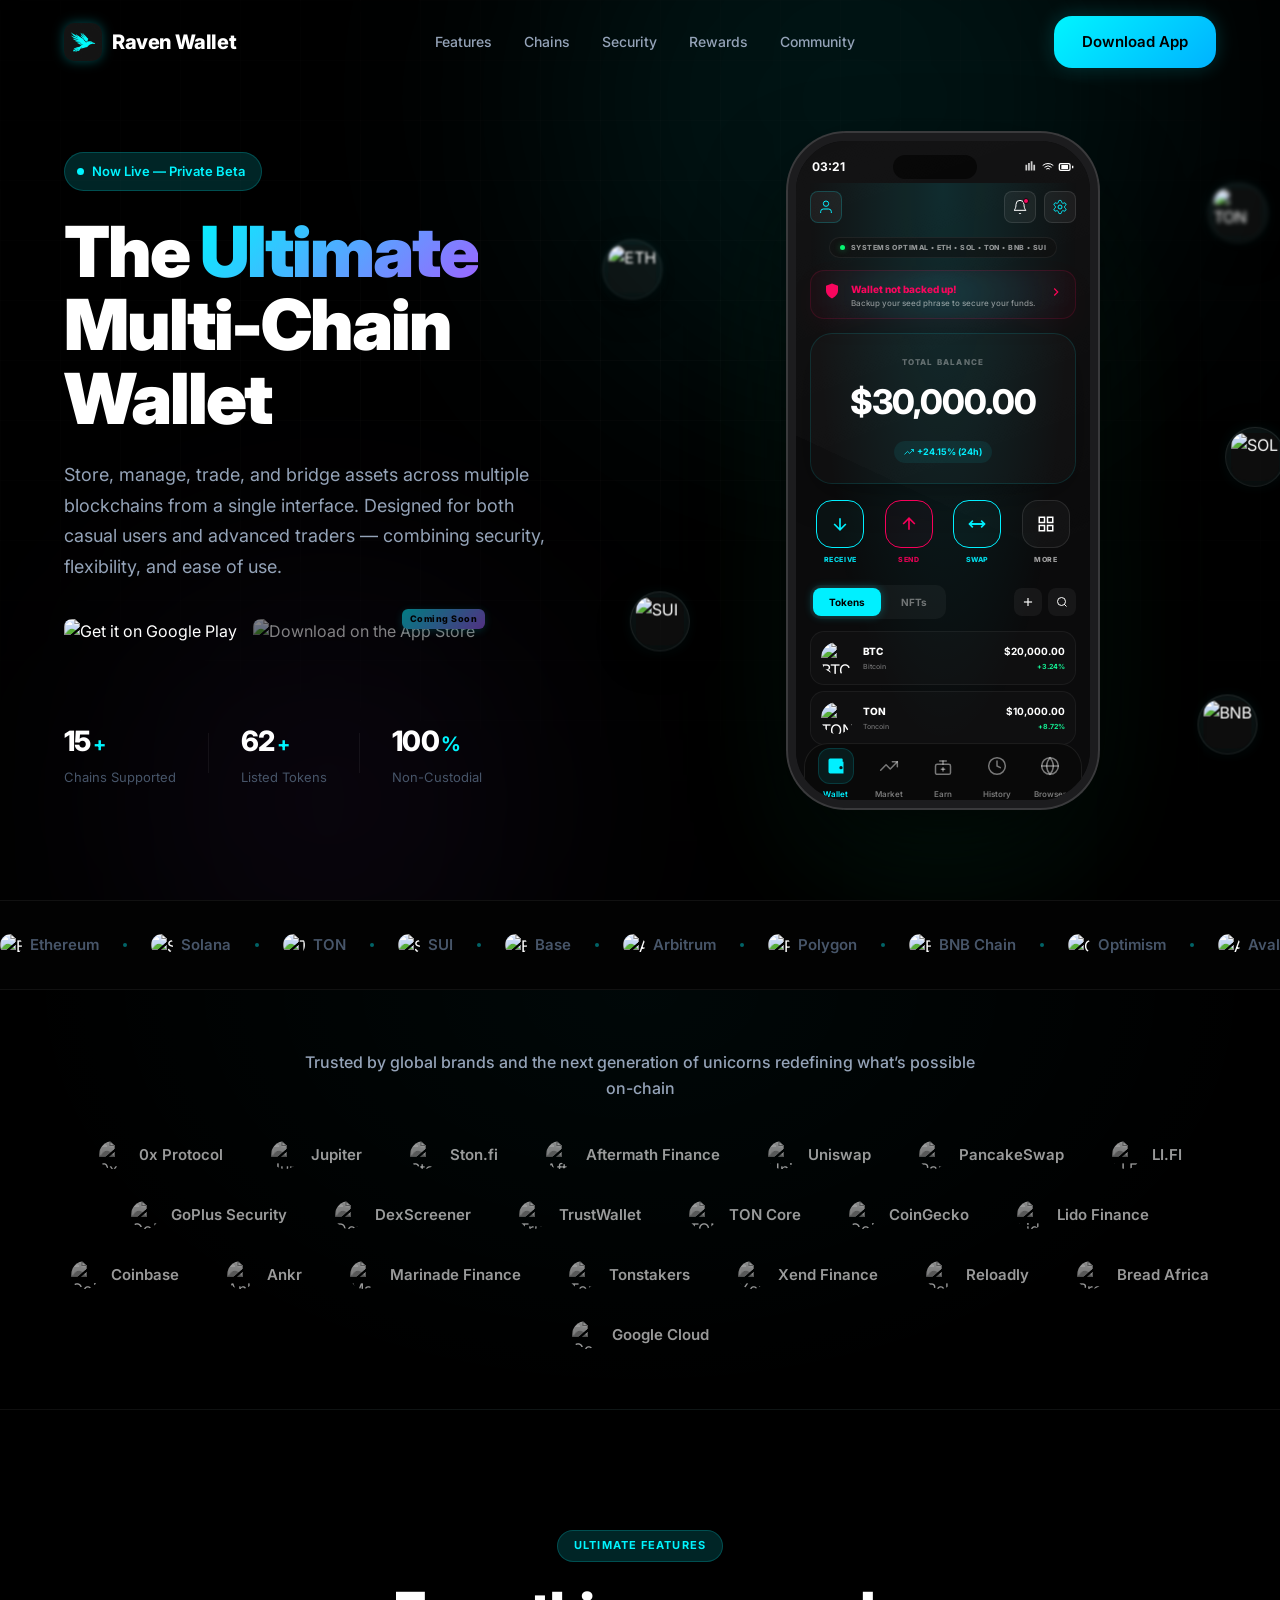
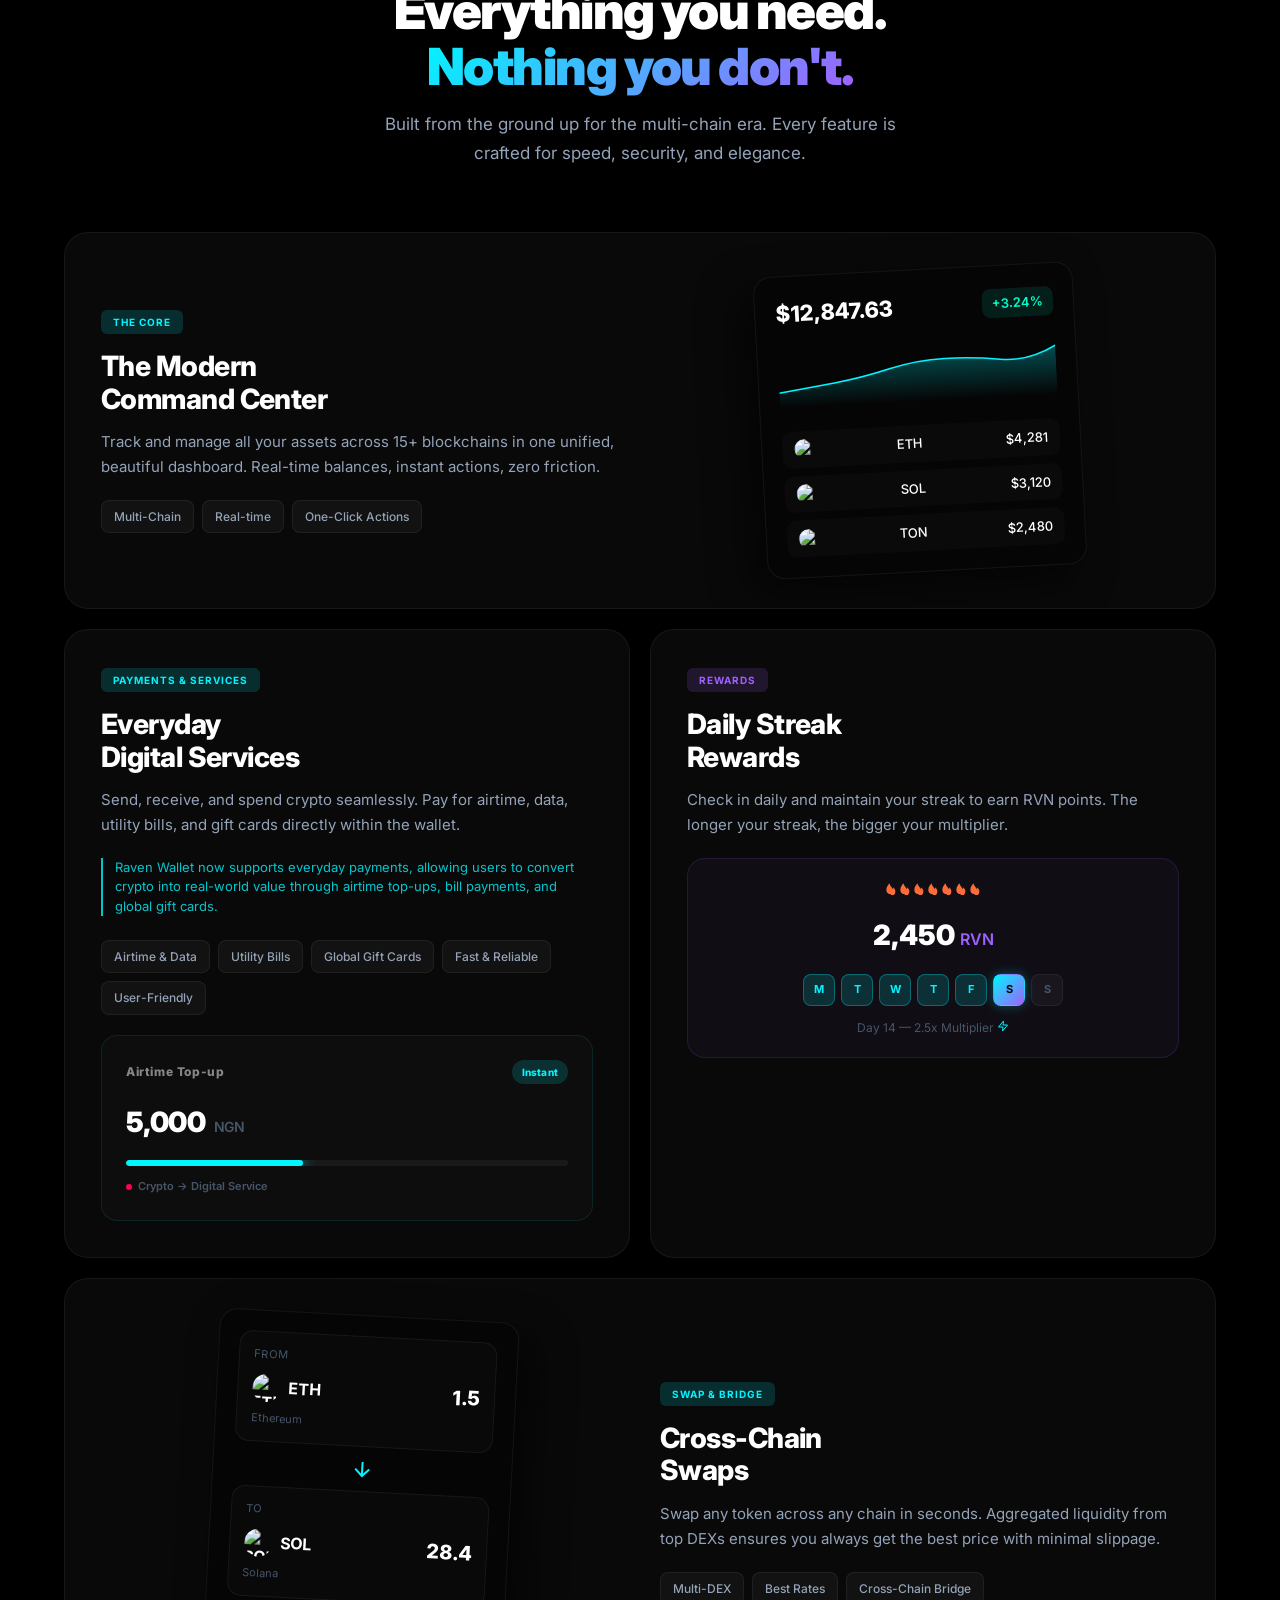
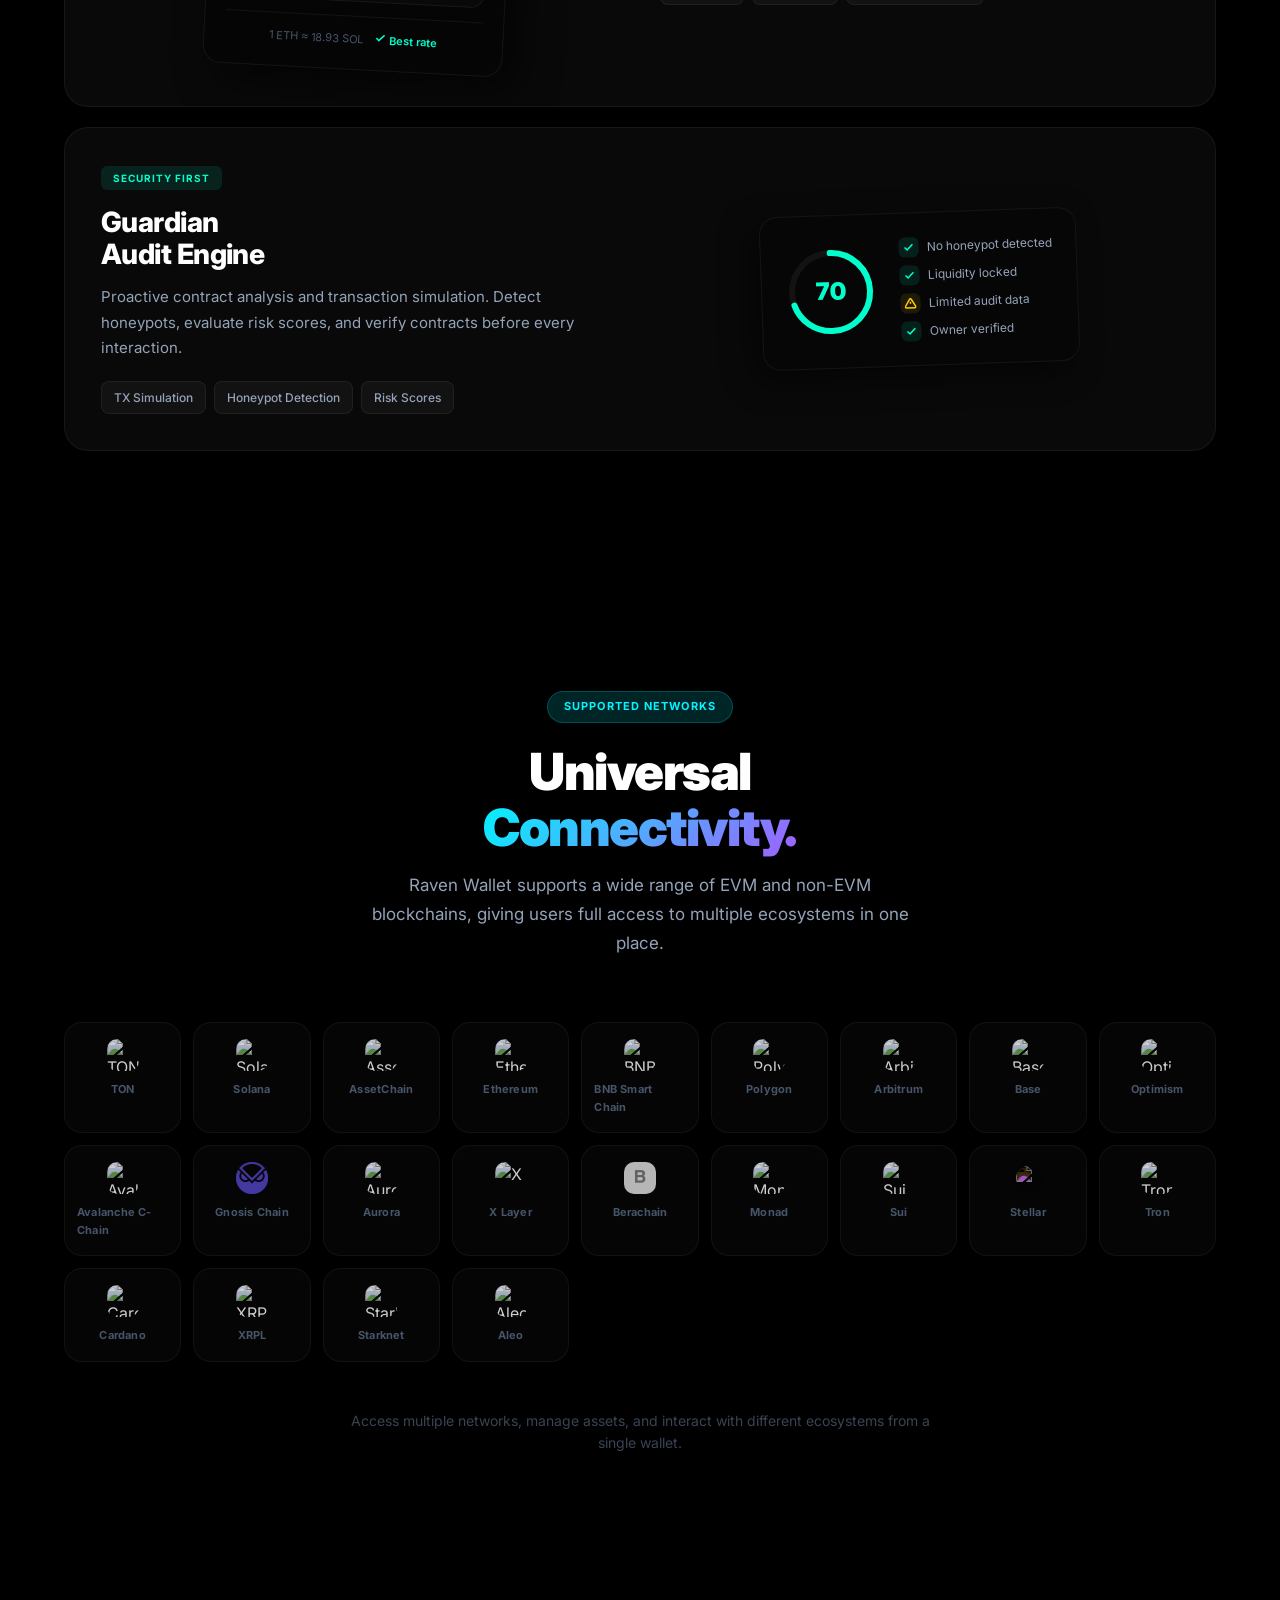
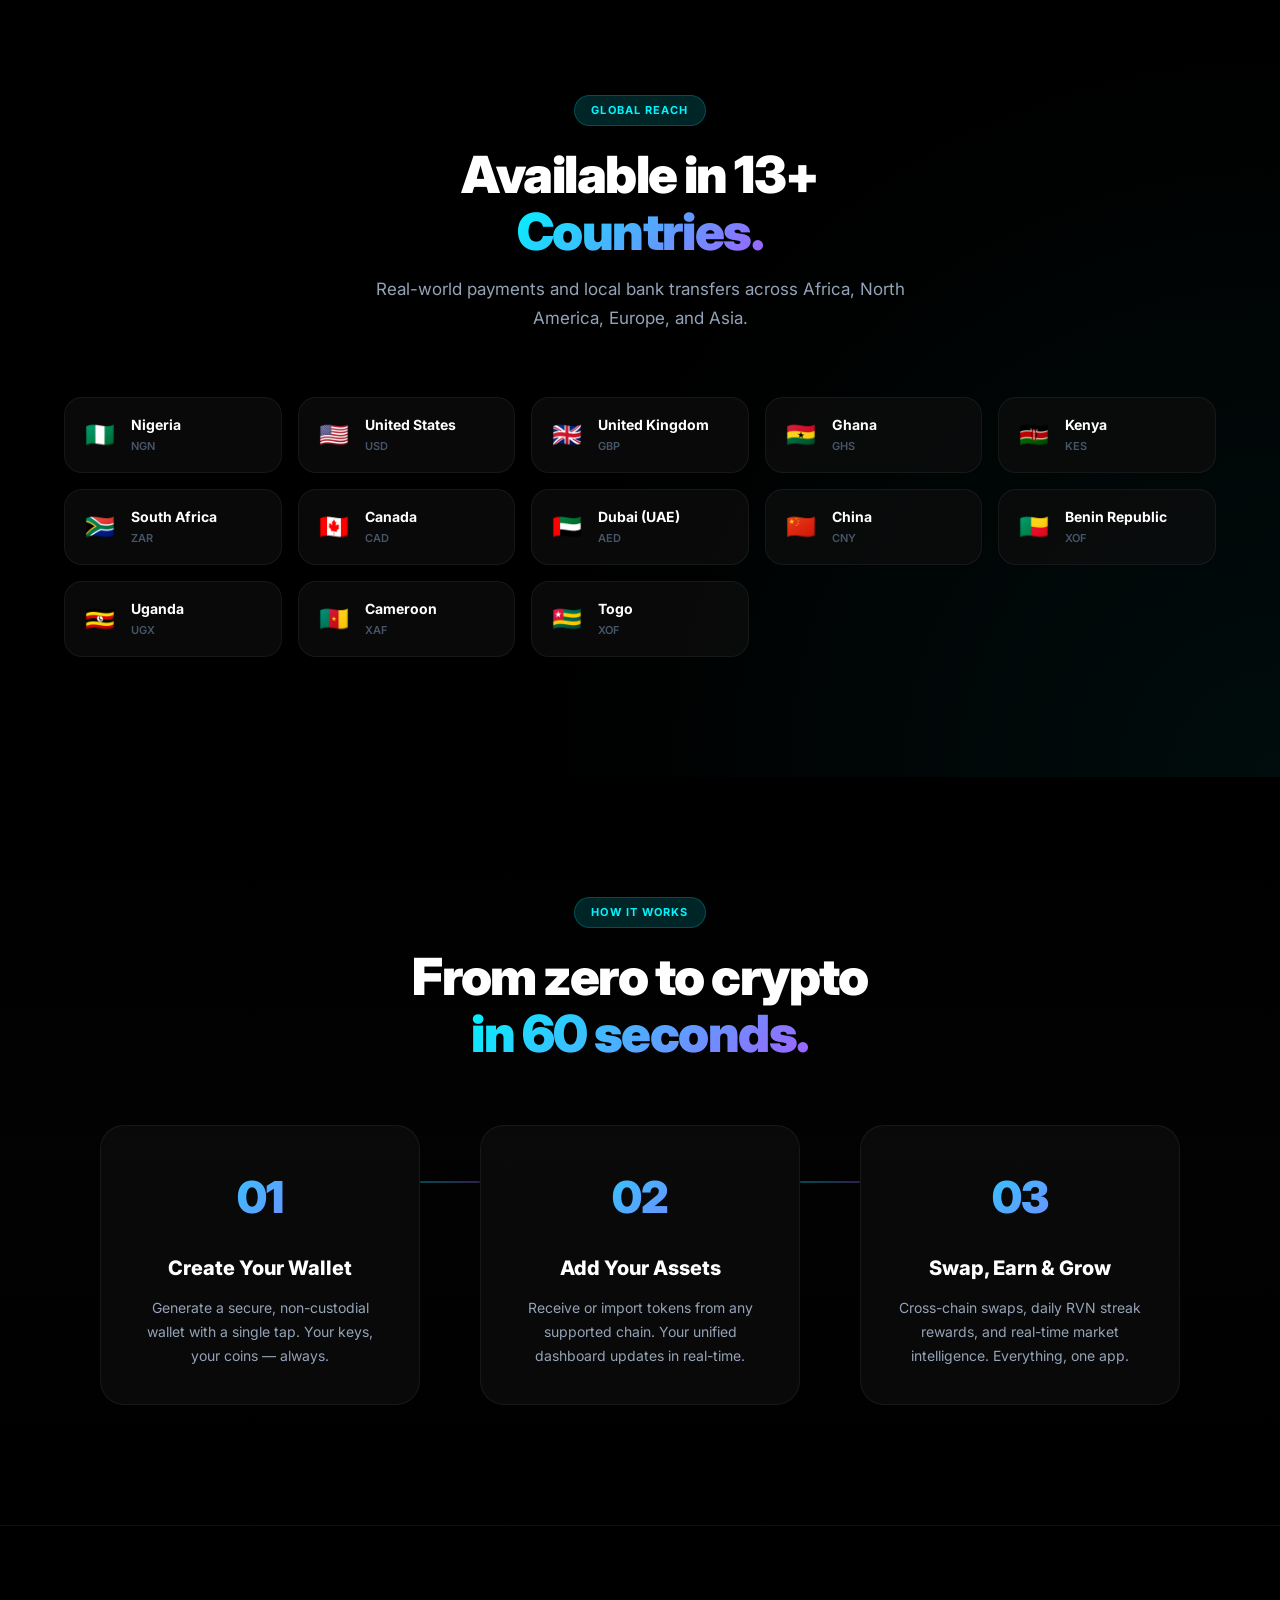
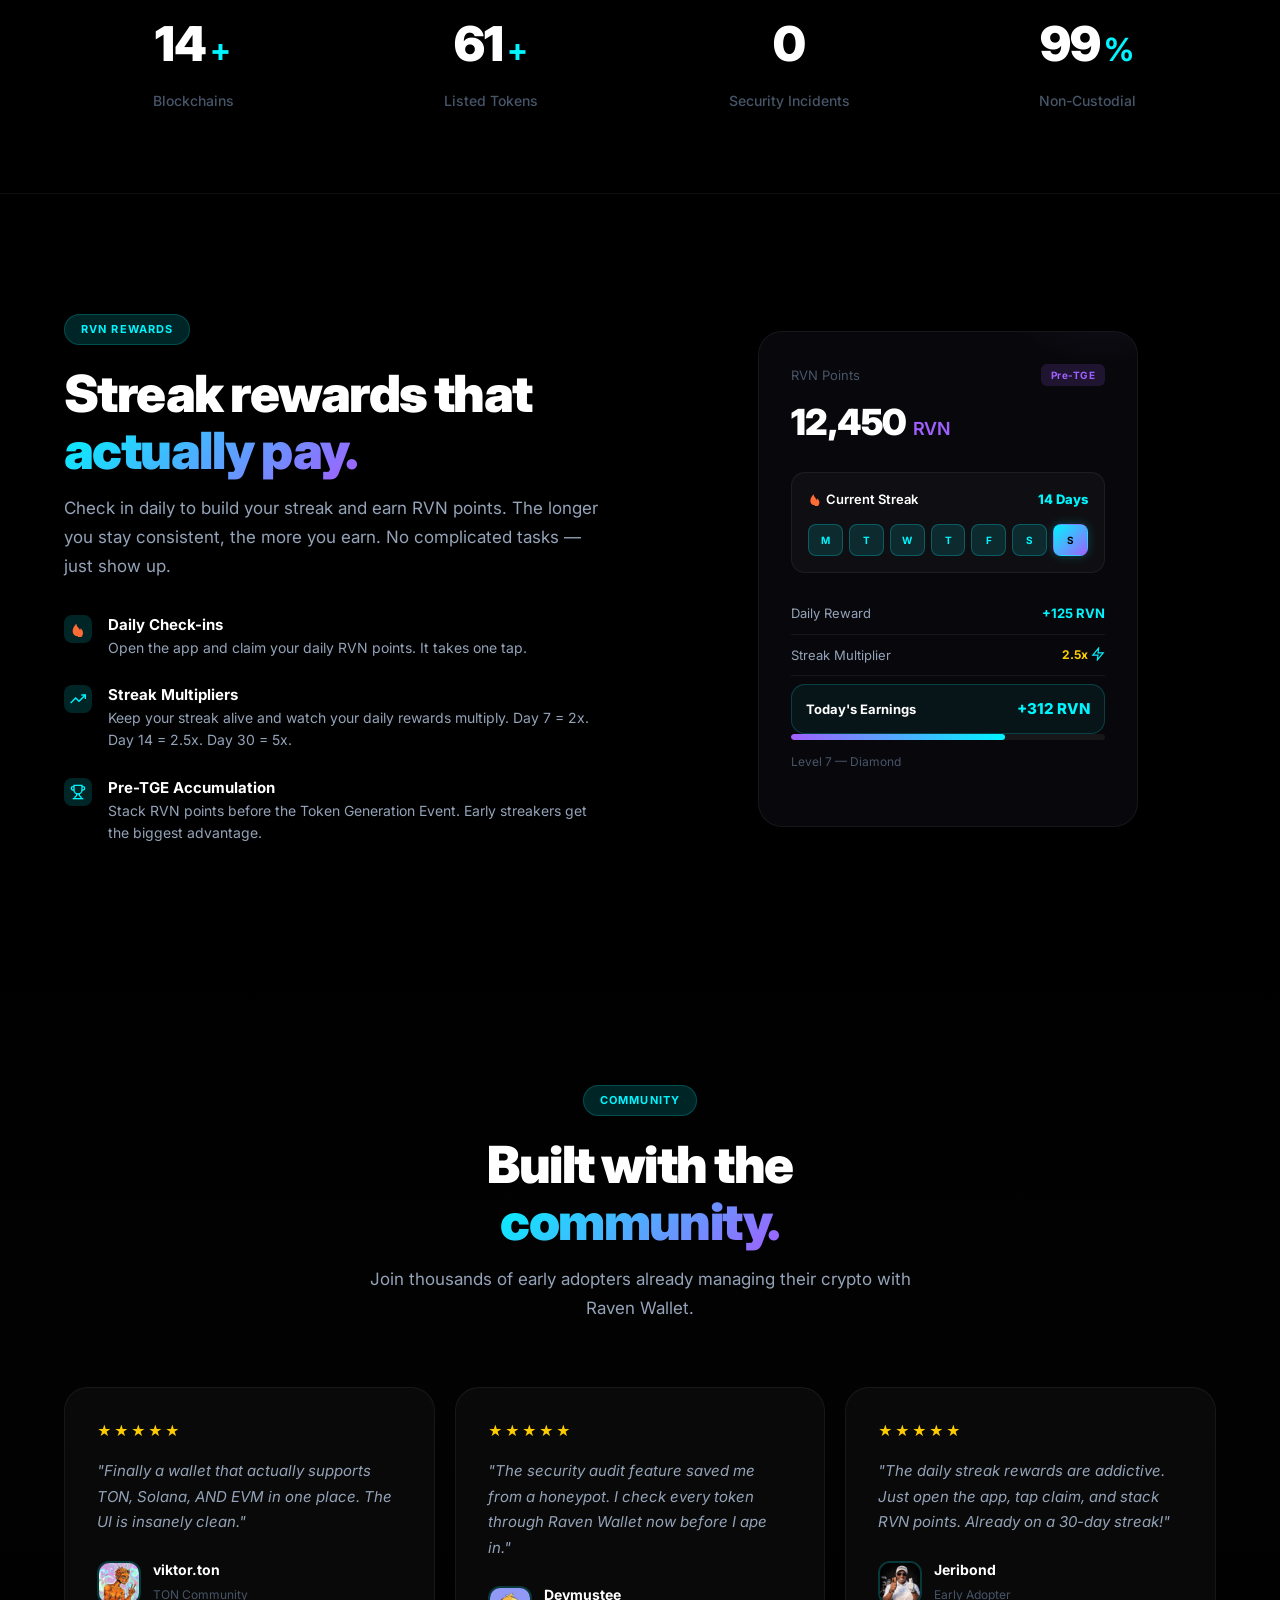
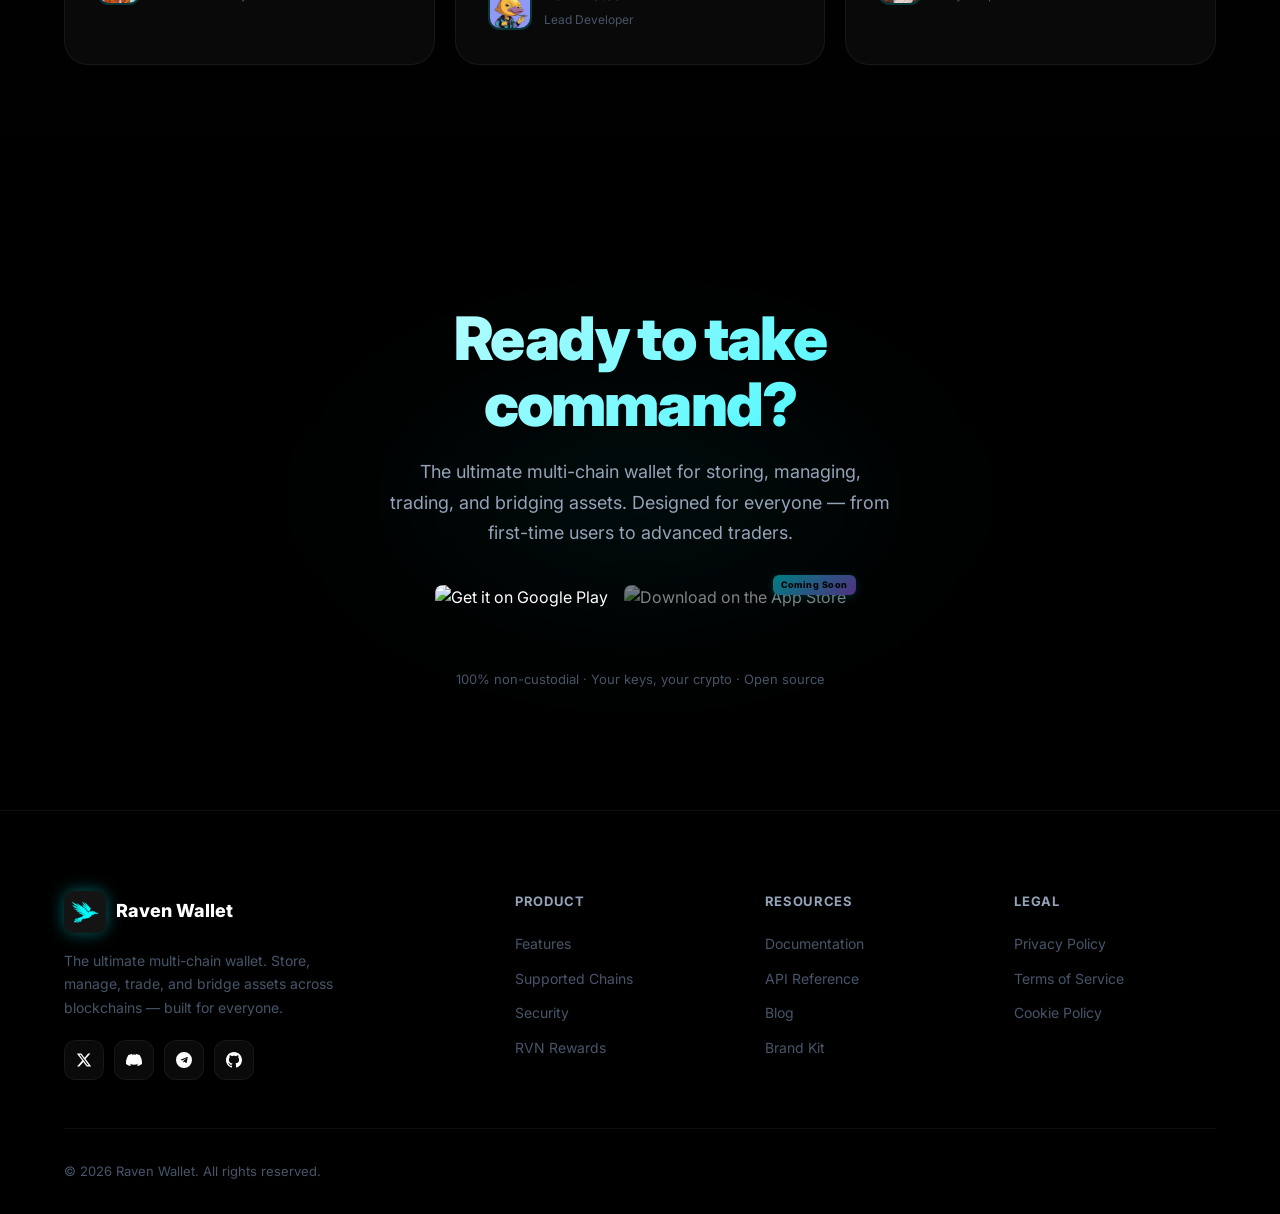
==== commit 16124a5d: "update" ====
--- a/index.html
+++ b/index.html
@@ -405,6 +405,14 @@
                     <span>Xend Finance</span>
                 </div>
                 <div class="trusted-item">
+                    <img src="https://icon.horse/icon/reloadly.com" alt="Reloadly" class="trusted-logo">
+                    <span>Reloadly</span>
+                </div>
+                <div class="trusted-item">
+                    <img src="https://icon.horse/icon/bread.africa" alt="Bread Africa" class="trusted-logo">
+                    <span>Bread Africa</span>
+                </div>
+                <div class="trusted-item">
                     <img src="https://icon.horse/icon/cloud.google.com" alt="Google Cloud" class="trusted-logo">
                     <span>Google Cloud</span>
                 </div>
@@ -460,18 +468,30 @@
                     </div>
                 </div>
 
-                <!-- Card 2: Token Discovery -->
-                <div class="bento-card" id="featureMarket">
+                <!-- Card 2: Payments -->
+                <div class="bento-card" id="featurePayments">
                     <div class="bento-content">
-                        <span class="bento-chip">MARKET</span>
-                        <h3 class="bento-title">Smart Token<br>Discovery</h3>
-                        <p class="bento-desc">Pro-grade terminal for identifying trending assets. Live tracking of top gainers, volume, and narrative-driven gems.</p>
+                        <span class="bento-chip">PAYMENTS & SERVICES</span>
+                        <h3 class="bento-title">Everyday<br>Digital Services</h3>
+                        <p class="bento-desc">Send, receive, and spend crypto seamlessly. Pay for airtime, data, utility bills, and gift cards directly within the wallet.</p>
+                        <p class="bento-supporting-text">Raven Wallet now supports everyday payments, allowing users to convert crypto into real-world value through airtime top-ups, bill payments, and global gift cards.</p>
+                        <div class="bento-tags">
+                            <span>Airtime & Data</span>
+                            <span>Utility Bills</span>
+                            <span>Global Gift Cards</span>
+                            <span>Fast & Reliable</span>
+                            <span>User-Friendly</span>
+                        </div>
                     </div>
                     <div class="bento-visual-sm">
-                        <div class="token-list">
-                            <div class="token-item"><img src="https://assets.coingecko.com/coins/images/1/small/bitcoin.png" alt="Bitcoin" class="token-logo"><div class="token-info"><span>Bitcoin</span><span class="token-gain">+142%</span></div></div>
-                            <div class="token-item"><img src="https://assets.coingecko.com/coins/images/279/small/ethereum.png" alt="Ethereum" class="token-logo"><div class="token-info"><span>Eth</span><span class="token-gain">+38%</span></div></div>
-                            <div class="token-item"><img src="https://assets.coingecko.com/coins/images/17980/small/ton_symbol.png" alt="TON" class="token-logo"><div class="token-info"><span>TON</span><span class="token-gain">+21%</span></div></div>
+                        <div class="payment-mock">
+                            <div class="p-row">
+                                <div class="p-bank">Airtime Top-up</div>
+                                <div class="p-status">Instant</div>
+                            </div>
+                            <div class="p-amount">5,000 <span>NGN</span></div>
+                            <div class="p-progress"><div class="p-fill"></div></div>
+                            <div class="p-note">Crypto → Digital Service</div>
                         </div>
                     </div>
                 </div>
@@ -573,29 +593,147 @@
         </div>
     </section>
 
-    <!-- ═══════════════════ MULTI-CHAIN SECTION ═══════════════════ -->
+    <!-- ═══════════════════ SUPPORTED CHAINS SECTION ═══════════════════ -->
     <section class="chains-section" id="chains">
         <div class="section-container">
             <div class="section-header">
-                <span class="section-chip">MULTI-CHAIN</span>
-                <h2 class="section-title">One wallet.<br><span class="gradient-text">Every chain.</span></h2>
-                <p class="section-subtitle">From EVM to non-EVM. Unified management across every major ecosystem.</p>
+                <span class="section-chip">SUPPORTED NETWORKS</span>
+                <h2 class="section-title">Universal<br><span class="gradient-text">Connectivity.</span></h2>
+                <p class="section-subtitle">Raven Wallet supports a wide range of EVM and non-EVM blockchains, giving users full access to multiple ecosystems in one place.</p>
             </div>
             <div class="chain-grid">
+                <!-- Major Networks -->
+                <div class="chain-card"><img src="https://assets.coingecko.com/coins/images/17980/small/ton_symbol.png" alt="TON" class="chain-card-logo"><span>TON</span></div>
+                <div class="chain-card"><img src="https://assets.coingecko.com/coins/images/4128/small/solana.png" alt="Solana" class="chain-card-logo"><span>Solana</span></div>
+                <div class="chain-card"><img src="https://avatars.githubusercontent.com/u/148411516?s=200&v=4" alt="AssetChain" class="chain-card-logo"><span>AssetChain</span></div>
                 <div class="chain-card"><img src="https://assets.coingecko.com/coins/images/279/small/ethereum.png" alt="Ethereum" class="chain-card-logo"><span>Ethereum</span></div>
-                <div class="chain-card"><img src="https://assets.coingecko.com/coins/images/4128/small/solana.png" alt="Solana" class="chain-card-logo"><span>Solana</span></div>
-                <div class="chain-card"><img src="https://assets.coingecko.com/coins/images/17980/small/ton_symbol.png" alt="TON" class="chain-card-logo"><span>TON</span></div>
-                <div class="chain-card"><img src="https://assets.coingecko.com/coins/images/26375/small/sui_asset.jpeg" alt="SUI" class="chain-card-logo"><span>SUI</span></div>
-                <div class="chain-card"><img src="https://avatars.githubusercontent.com/u/108554348?s=200&v=4" alt="Base" class="chain-card-logo"><span>Base</span></div>
+
+                <!-- EVM Chains -->
+                <div class="chain-card"><img src="https://assets.coingecko.com/coins/images/825/small/bnb-icon2_2x.png" alt="BNB Smart Chain" class="chain-card-logo"><span>BNB Smart Chain</span></div>
+                <div class="chain-card"><img src="https://assets.coingecko.com/coins/images/4713/small/polygon.png" alt="Polygon" class="chain-card-logo"><span>Polygon</span></div>
                 <div class="chain-card"><img src="https://assets.coingecko.com/coins/images/16547/small/photo_2023-03-29_21.47.00.jpeg" alt="Arbitrum" class="chain-card-logo"><span>Arbitrum</span></div>
-                <div class="chain-card"><img src="https://assets.coingecko.com/coins/images/4713/small/polygon.png" alt="Polygon" class="chain-card-logo"><span>Polygon</span></div>
-                <div class="chain-card"><img src="https://assets.coingecko.com/coins/images/825/small/bnb-icon2_2x.png" alt="BNB Chain" class="chain-card-logo"><span>BNB Chain</span></div>
+                <div class="chain-card"><img src="https://assets.coingecko.com/coins/images/30353/small/base.png" alt="Base" class="chain-card-logo"><span>Base</span></div>
                 <div class="chain-card"><img src="https://assets.coingecko.com/coins/images/25244/small/Optimism.png" alt="Optimism" class="chain-card-logo"><span>Optimism</span></div>
-                <div class="chain-card"><img src="https://assets.coingecko.com/coins/images/12559/small/Avalanche_Circle_RedWhite_Trans.png" alt="Avalanche" class="chain-card-logo"><span>Avalanche</span></div>
+                <div class="chain-card"><img src="https://assets.coingecko.com/coins/images/12559/small/Avalanche_Circle_RedWhite_Trans.png" alt="Avalanche C-Chain" class="chain-card-logo"><span>Avalanche C-Chain</span></div>
+                <div class="chain-card"><img src="assets/gnosis_logo.png" alt="Gnosis Chain" class="chain-card-logo"><span>Gnosis Chain</span></div>
+                <div class="chain-card"><img src="https://assets.coingecko.com/coins/images/20582/small/aurora.jpeg" alt="Aurora" class="chain-card-logo"><span>Aurora</span></div>
+                <div class="chain-card"><img src="https://icon.horse/icon/okx.com" alt="X Layer" class="chain-card-logo"><span>X Layer</span></div>
+                <div class="chain-card"><img src="assets/berachain_logo.png" alt="Berachain" class="chain-card-logo"><span>Berachain</span></div>
+                <div class="chain-card"><img src="https://icon.horse/icon/monad.xyz" alt="Monad" class="chain-card-logo"><span>Monad</span></div>
+
+                <!-- Non-EVM Chains -->
+                <div class="chain-card"><img src="https://assets.coingecko.com/coins/images/26375/small/sui_asset.jpeg" alt="Sui" class="chain-card-logo"><span>Sui</span></div>
+                <div class="chain-card"><img src="https://assets.coingecko.com/coins/images/100/small/Stellar_symbol_black_RGB.png" alt="Stellar" class="chain-card-logo stellar-logo"><span>Stellar</span></div>
                 <div class="chain-card"><img src="https://assets.coingecko.com/coins/images/1094/small/tron-logo.png" alt="Tron" class="chain-card-logo"><span>Tron</span></div>
-                <div class="chain-card"><img src="https://assets.coingecko.com/coins/images/100/small/Stellar_symbol_black_RGB.png" alt="Stellar" class="chain-card-logo stellar-logo"><span>Stellar</span></div>
-                <div class="chain-card"><img src="https://assets.coingecko.com/coins/images/1/small/bitcoin.png" alt="Bitcoin" class="chain-card-logo"><span>Bitcoin</span></div>
-                <div class="chain-card"><img src="https://icon.horse/icon/assetchain.org" alt="AssetChain" class="chain-card-logo"><span>AssetChain</span></div>
+                <div class="chain-card"><img src="https://assets.coingecko.com/coins/images/975/small/cardano.png" alt="Cardano" class="chain-card-logo"><span>Cardano</span></div>
+                <div class="chain-card"><img src="https://assets.coingecko.com/coins/images/44/small/xrp-symbol-white-128.png" alt="XRPL" class="chain-card-logo"><span>XRPL</span></div>
+                <div class="chain-card"><img src="https://icon.horse/icon/starknet.io" alt="Starknet" class="chain-card-logo"><span>Starknet</span></div>
+                <div class="chain-card"><img src="https://icon.horse/icon/aleo.org" alt="Aleo" class="chain-card-logo"><span>Aleo</span></div>
+            </div>
+            <p class="chains-supporting-text">Access multiple networks, manage assets, and interact with different ecosystems from a single wallet.</p>
+        </div>
+    </section>
+
+    <!-- ═══════════════════ GLOBAL COVERAGE ═══════════════════ -->
+    <section class="global-section" id="global">
+        <div class="section-container">
+            <div class="section-header">
+                <span class="section-chip">GLOBAL REACH</span>
+                <h2 class="section-title">Available in 13+<br><span class="gradient-text">Countries.</span></h2>
+                <p class="section-subtitle">Real-world payments and local bank transfers across Africa, North America, Europe, and Asia.</p>
+            </div>
+            <div class="country-grid">
+                <div class="country-card">
+                    <span class="country-flag">🇳🇬</span>
+                    <div class="country-info">
+                        <span class="country-name">Nigeria</span>
+                        <span class="country-currency">NGN</span>
+                    </div>
+                </div>
+                <div class="country-card">
+                    <span class="country-flag">🇺🇸</span>
+                    <div class="country-info">
+                        <span class="country-name">United States</span>
+                        <span class="country-currency">USD</span>
+                    </div>
+                </div>
+                <div class="country-card">
+                    <span class="country-flag">🇬🇧</span>
+                    <div class="country-info">
+                        <span class="country-name">United Kingdom</span>
+                        <span class="country-currency">GBP</span>
+                    </div>
+                </div>
+                <div class="country-card">
+                    <span class="country-flag">🇬🇭</span>
+                    <div class="country-info">
+                        <span class="country-name">Ghana</span>
+                        <span class="country-currency">GHS</span>
+                    </div>
+                </div>
+                <div class="country-card">
+                    <span class="country-flag">🇰🇪</span>
+                    <div class="country-info">
+                        <span class="country-name">Kenya</span>
+                        <span class="country-currency">KES</span>
+                    </div>
+                </div>
+                <div class="country-card">
+                    <span class="country-flag">🇿🇦</span>
+                    <div class="country-info">
+                        <span class="country-name">South Africa</span>
+                        <span class="country-currency">ZAR</span>
+                    </div>
+                </div>
+                <div class="country-card">
+                    <span class="country-flag">🇨🇦</span>
+                    <div class="country-info">
+                        <span class="country-name">Canada</span>
+                        <span class="country-currency">CAD</span>
+                    </div>
+                </div>
+                <div class="country-card">
+                    <span class="country-flag">🇦🇪</span>
+                    <div class="country-info">
+                        <span class="country-name">Dubai (UAE)</span>
+                        <span class="country-currency">AED</span>
+                    </div>
+                </div>
+                <div class="country-card">
+                    <span class="country-flag">🇨🇳</span>
+                    <div class="country-info">
+                        <span class="country-name">China</span>
+                        <span class="country-currency">CNY</span>
+                    </div>
+                </div>
+                <div class="country-card">
+                    <span class="country-flag">🇧🇯</span>
+                    <div class="country-info">
+                        <span class="country-name">Benin Republic</span>
+                        <span class="country-currency">XOF</span>
+                    </div>
+                </div>
+                <div class="country-card">
+                    <span class="country-flag">🇺🇬</span>
+                    <div class="country-info">
+                        <span class="country-name">Uganda</span>
+                        <span class="country-currency">UGX</span>
+                    </div>
+                </div>
+                <div class="country-card">
+                    <span class="country-flag">🇨🇲</span>
+                    <div class="country-info">
+                        <span class="country-name">Cameroon</span>
+                        <span class="country-currency">XAF</span>
+                    </div>
+                </div>
+                <div class="country-card">
+                    <span class="country-flag">🇹🇬</span>
+                    <div class="country-info">
+                        <span class="country-name">Togo</span>
+                        <span class="country-currency">XOF</span>
+                    </div>
+                </div>
             </div>
         </div>
     </section>
--- a/style.css
+++ b/style.css
@@ -1080,6 +1080,15 @@
     line-height: 1.7;
     margin-bottom: 20px;
 }
+.bento-supporting-text {
+    font-size: 13px;
+    color: var(--primary);
+    line-height: 1.5;
+    margin-bottom: 24px;
+    padding-left: 12px;
+    border-left: 2px solid var(--primary);
+    opacity: 0.8;
+}
 .bento-tags {
     display: flex;
     flex-wrap: wrap;
@@ -1163,6 +1172,87 @@
 .bm-dot.eth { background: #627EEA; }
 .bm-dot.sol { background: #14F195; }
 .bm-dot.ton { background: #0098EA; }
+
+/* Payment mock */
+.payment-mock {
+    padding: 24px;
+    background: rgba(255, 255, 255, 0.02);
+    border: 1px solid rgba(0, 245, 255, 0.1);
+    border-radius: 16px;
+    position: relative;
+    overflow: hidden;
+}
+.p-row {
+    display: flex;
+    justify-content: space-between;
+    align-items: center;
+    margin-bottom: 16px;
+}
+.p-bank {
+    font-size: 12px;
+    font-weight: 800;
+    color: rgba(255,255,255,0.5);
+    letter-spacing: 0.05em;
+}
+.p-status {
+    font-size: 10px;
+    font-weight: 800;
+    color: var(--primary);
+    background: var(--primary-dim);
+    padding: 4px 10px;
+    border-radius: 100px;
+    letter-spacing: 0.02em;
+}
+.p-amount {
+    font-size: 28px;
+    font-weight: 900;
+    margin-bottom: 16px;
+    letter-spacing: -0.02em;
+}
+.p-amount span {
+    font-size: 14px;
+    color: var(--text-muted);
+    font-weight: 600;
+    margin-left: 4px;
+}
+.p-progress {
+    height: 6px;
+    background: rgba(255,255,255,0.05);
+    border-radius: 100px;
+    margin-bottom: 12px;
+    overflow: hidden;
+    position: relative;
+}
+.p-fill {
+    height: 100%;
+    width: 40%;
+    background: var(--primary);
+    border-radius: 100px;
+    position: absolute;
+    left: 0;
+    top: 0;
+    box-shadow: 0 0 15px var(--primary);
+    animation: p-loading 2s infinite cubic-bezier(0.65, 0, 0.35, 1);
+}
+@keyframes p-loading {
+    0% { left: -40%; }
+    100% { left: 110%; }
+}
+.p-note {
+    font-size: 11px;
+    color: var(--text-muted);
+    font-weight: 600;
+    display: flex;
+    align-items: center;
+    gap: 6px;
+}
+.p-note::before {
+    content: '';
+    width: 6px;
+    height: 6px;
+    background: #FF0055;
+    border-radius: 50%;
+}
 
 /* Token list mock */
 .bento-visual-sm {
@@ -1386,31 +1476,48 @@
 }
 .chain-grid {
     display: grid;
-    grid-template-columns: repeat(auto-fill, minmax(140px, 1fr));
-    gap: 16px;
+    grid-template-columns: repeat(auto-fill, minmax(110px, 1fr));
+    gap: 12px;
+}
+.chains-supporting-text {
+    margin-top: 48px;
+    text-align: center;
+    font-size: 14px;
+    color: var(--text-muted);
+    max-width: 600px;
+    margin-left: auto;
+    margin-right: auto;
+    line-height: 1.6;
+    opacity: 0.8;
 }
 .chain-card {
     display: flex;
     flex-direction: column;
     align-items: center;
-    gap: 12px;
-    padding: 28px 16px;
-    background: var(--bg-card);
-    border: 1px solid var(--border);
+    gap: 10px;
+    padding: 16px 12px;
+    background: rgba(255, 255, 255, 0.02);
+    border: 1px solid rgba(255, 255, 255, 0.05);
     border-radius: var(--radius-lg);
-    transition: var(--transition);
+    transition: var(--transition-fast);
     cursor: default;
+    backdrop-filter: blur(10px);
 }
 .chain-card:hover {
-    transform: translateY(-6px);
-    border-color: var(--border-hover);
-    background: var(--bg-card-hover);
-    box-shadow: 0 20px 40px rgba(0,0,0,0.4);
+    transform: translateY(-4px);
+    border-color: rgba(0, 245, 255, 0.3);
+    background: rgba(0, 245, 255, 0.05);
+    box-shadow: 0 10px 30px rgba(0,0,0,0.5);
 }
 .chain-card span {
-    font-size: 13px;
-    font-weight: 600;
-    color: var(--text-secondary);
+    font-size: 11px;
+    font-weight: 700;
+    color: var(--text-muted);
+    letter-spacing: 0.02em;
+    transition: var(--transition-fast);
+}
+.chain-card:hover span {
+    color: var(--text-primary);
 }
 .chain-icon {
     width: 48px;
@@ -2150,14 +2257,16 @@
 
 /* Chain grid real logos */
 .chain-card-logo {
-    width: 48px;
-    height: 48px;
-    border-radius: 14px;
-    object-fit: cover;
-    transition: var(--transition);
+    width: 32px;
+    height: 32px;
+    border-radius: 10px;
+    object-fit: contain;
+    transition: var(--transition-fast);
+    filter: grayscale(0.2) opacity(0.8);
 }
 .chain-card:hover .chain-card-logo {
-    transform: scale(1.1);
+    transform: scale(1.05);
+    filter: grayscale(0) opacity(1);
 }
 
 /* Stellar logo needs inversion on dark backgrounds */
@@ -2702,3 +2811,51 @@
     filter: drop-shadow(0 0 4px rgba(0, 245, 255, 0.4));
 }
 
+/* ── GLOBAL COVERAGE SECTION ────────────────────────────── */
+.global-section {
+    padding: 120px 0;
+    background: radial-gradient(circle at bottom right, rgba(0, 245, 255, 0.05) 0%, transparent 50%);
+}
+.country-grid {
+    display: grid;
+    grid-template-columns: repeat(auto-fill, minmax(200px, 1fr));
+    gap: 16px;
+    margin-top: 40px;
+}
+.country-card {
+    display: flex;
+    align-items: center;
+    gap: 16px;
+    padding: 16px 20px;
+    background: var(--bg-card);
+    border: 1px solid var(--border);
+    border-radius: var(--radius-lg);
+    transition: var(--transition-fast);
+}
+.country-card:hover {
+    background: var(--bg-card-hover);
+    border-color: var(--border-hover);
+    transform: translateY(-2px);
+    box-shadow: var(--card-shadow-hover);
+}
+.country-flag {
+    font-size: 24px;
+    line-height: 1;
+}
+.country-info {
+    display: flex;
+    flex-direction: column;
+    gap: 2px;
+}
+.country-name {
+    font-size: 14px;
+    font-weight: 700;
+    color: var(--text-primary);
+}
+.country-currency {
+    font-size: 11px;
+    font-weight: 600;
+    color: var(--text-muted);
+}
+
+
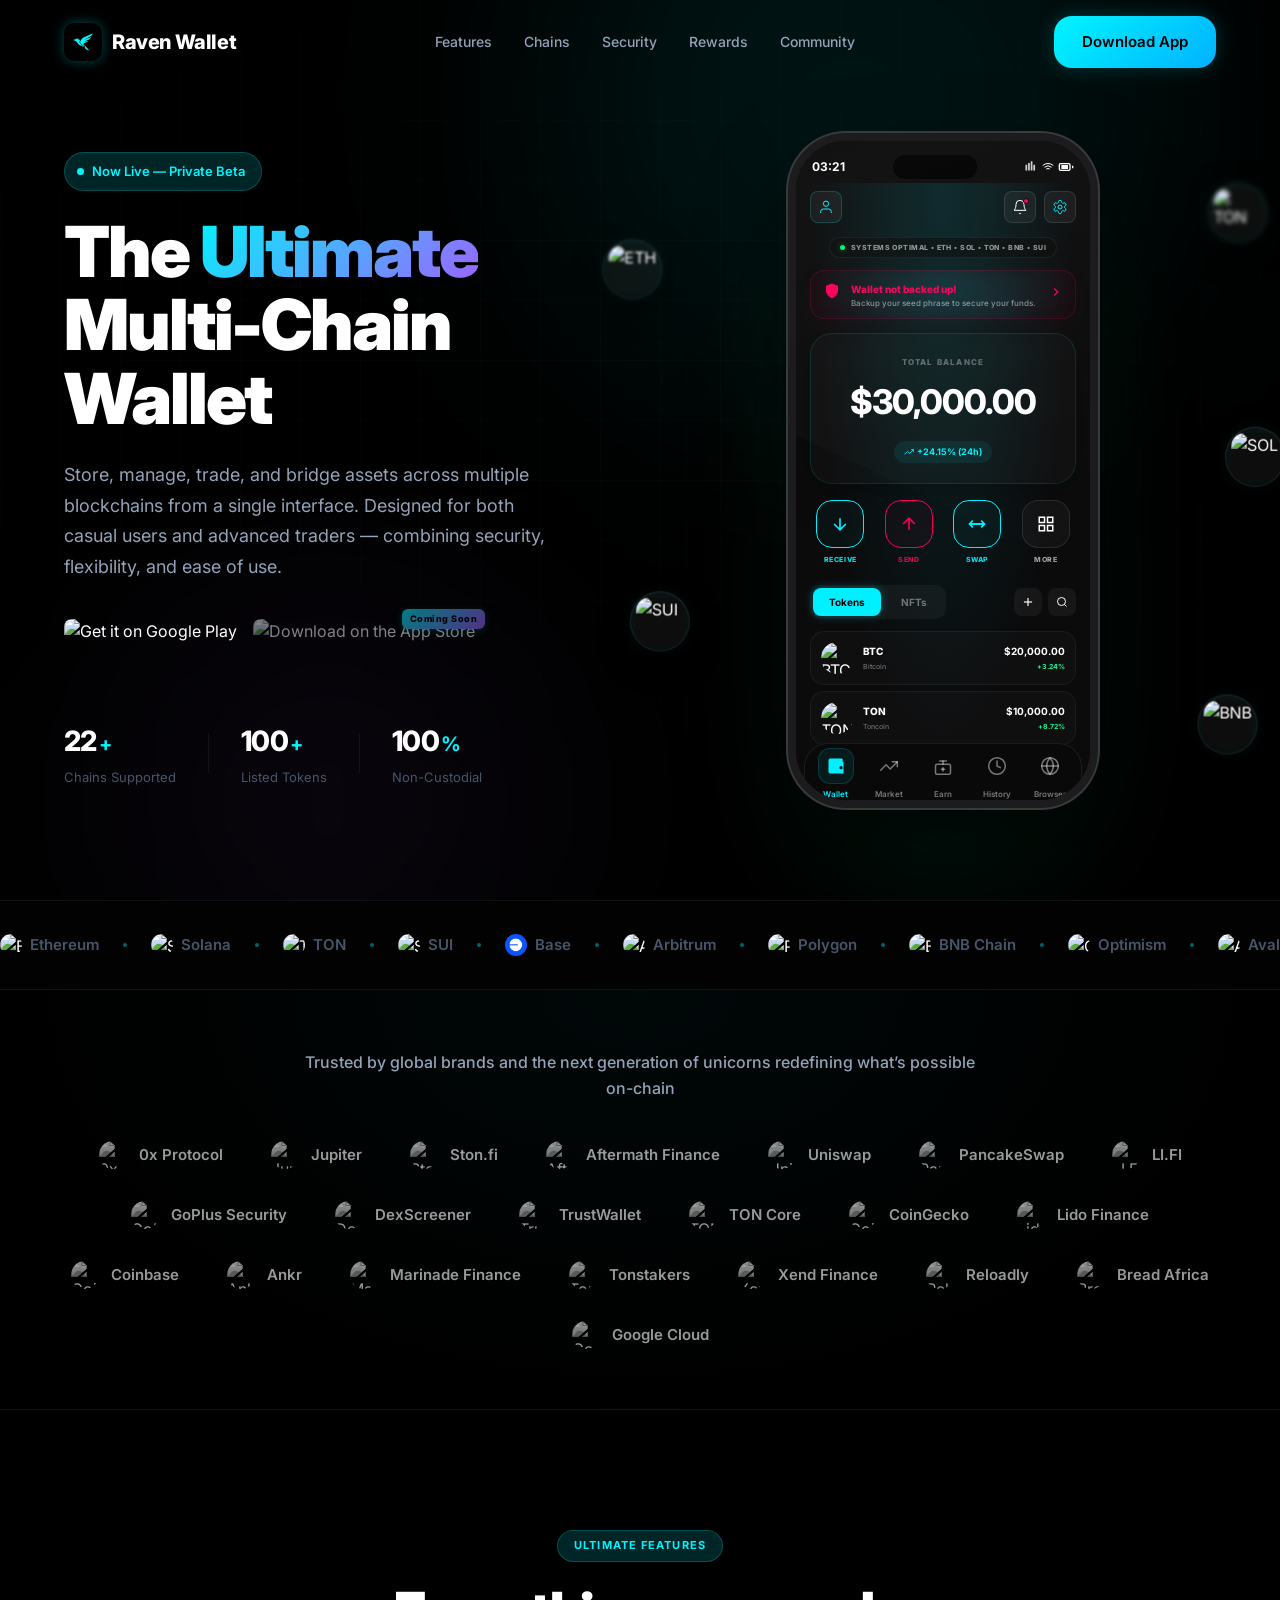
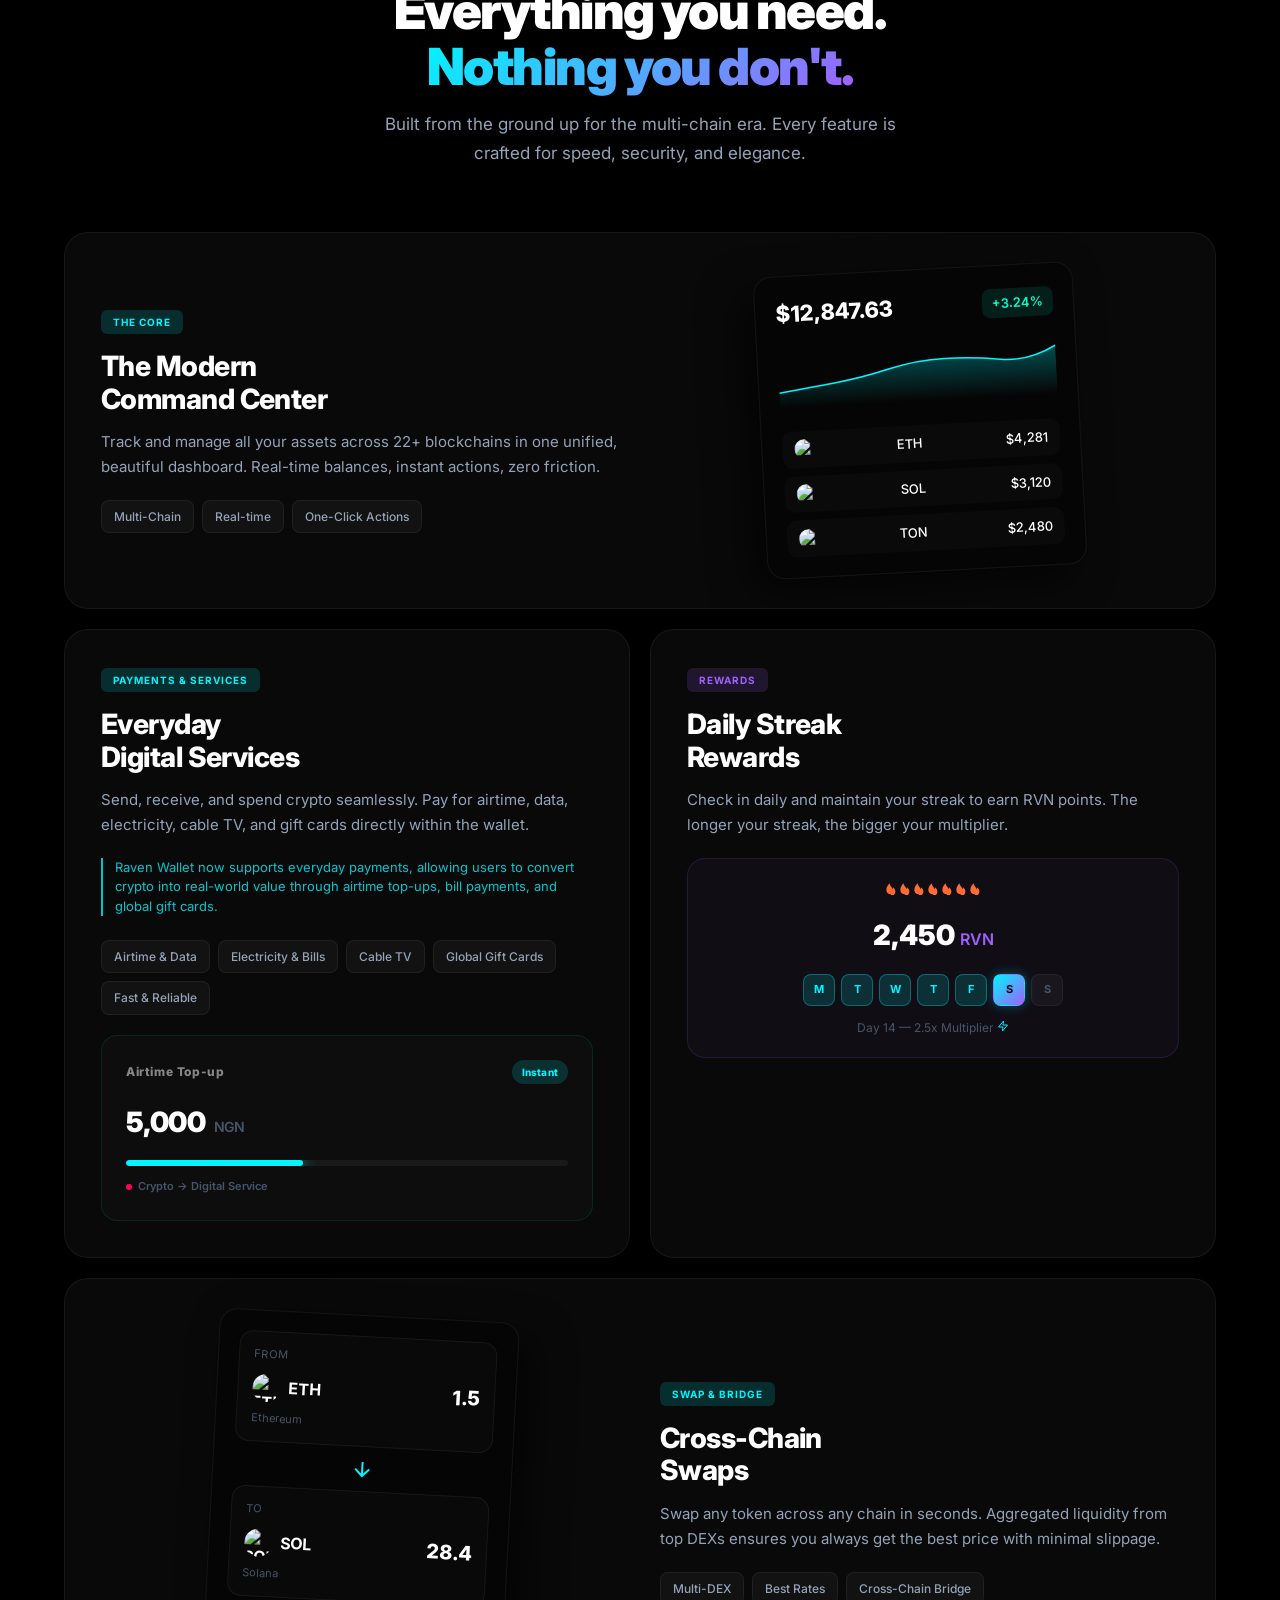
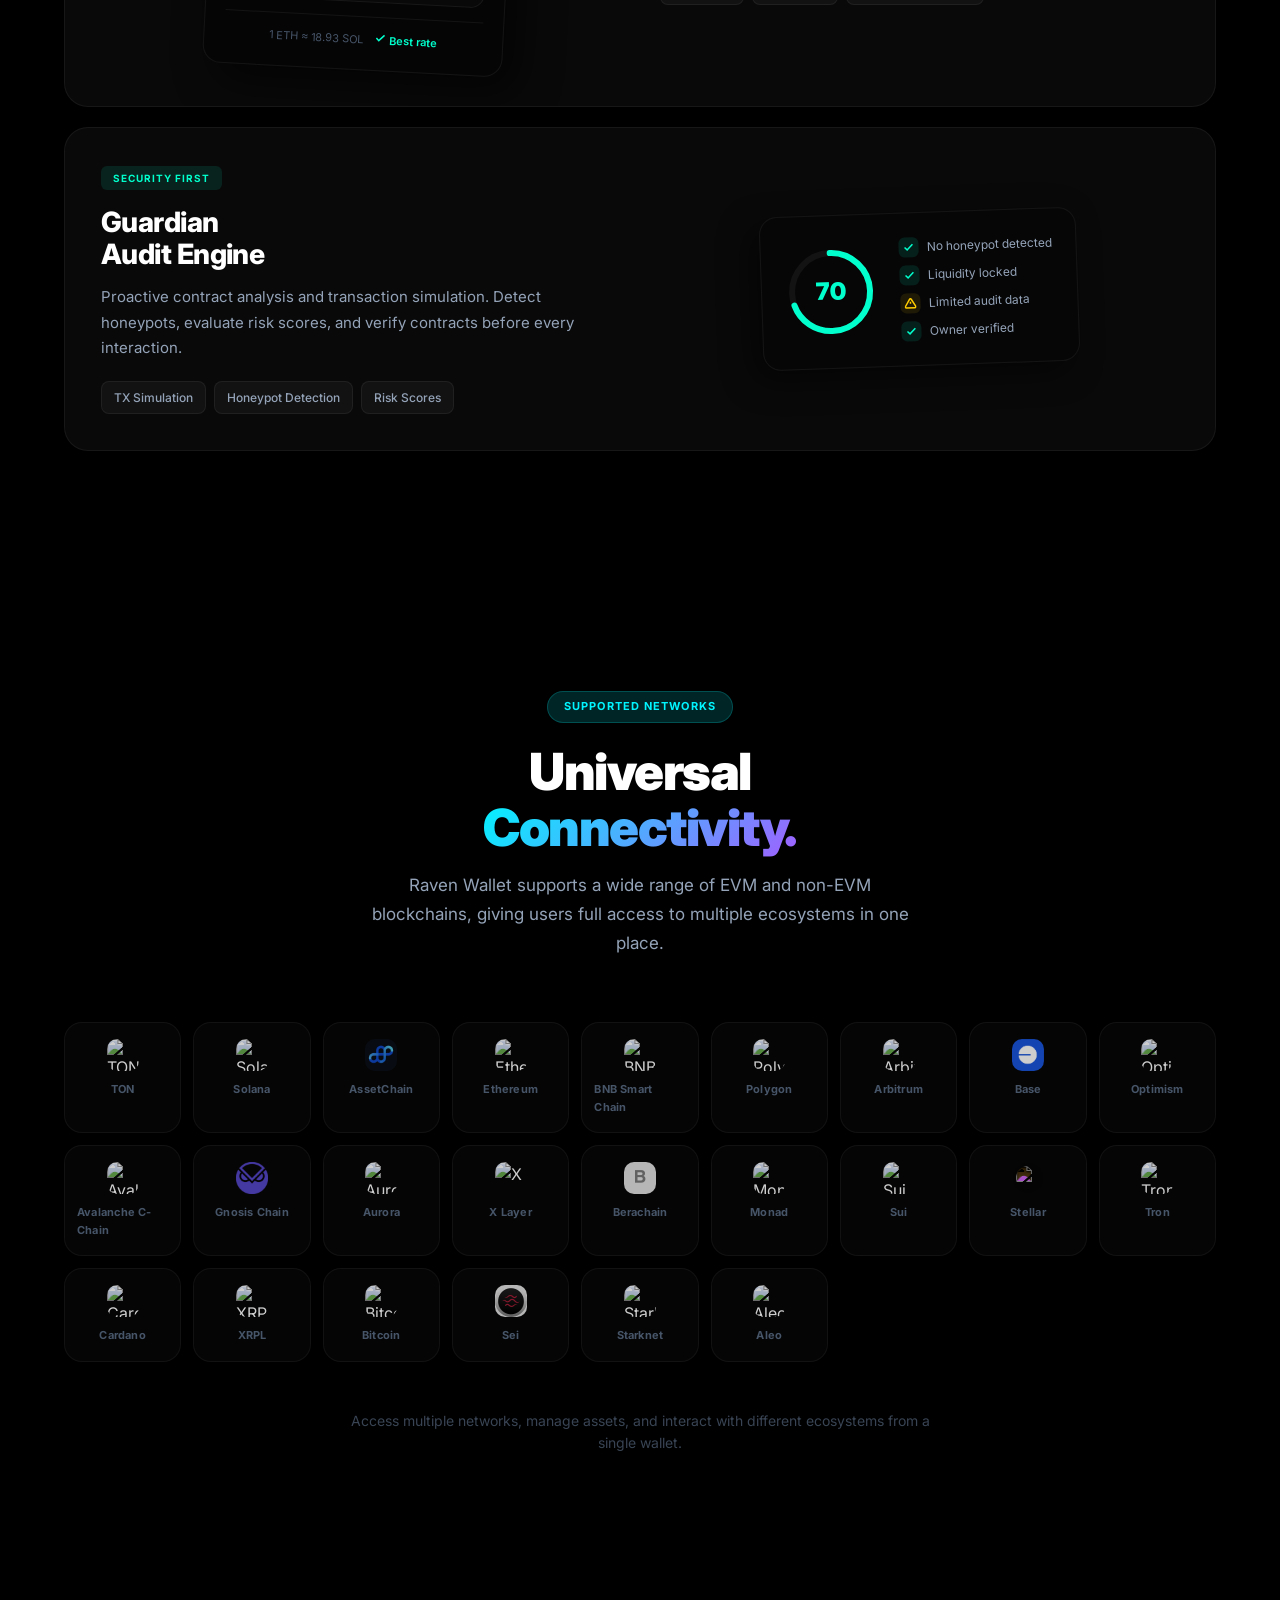
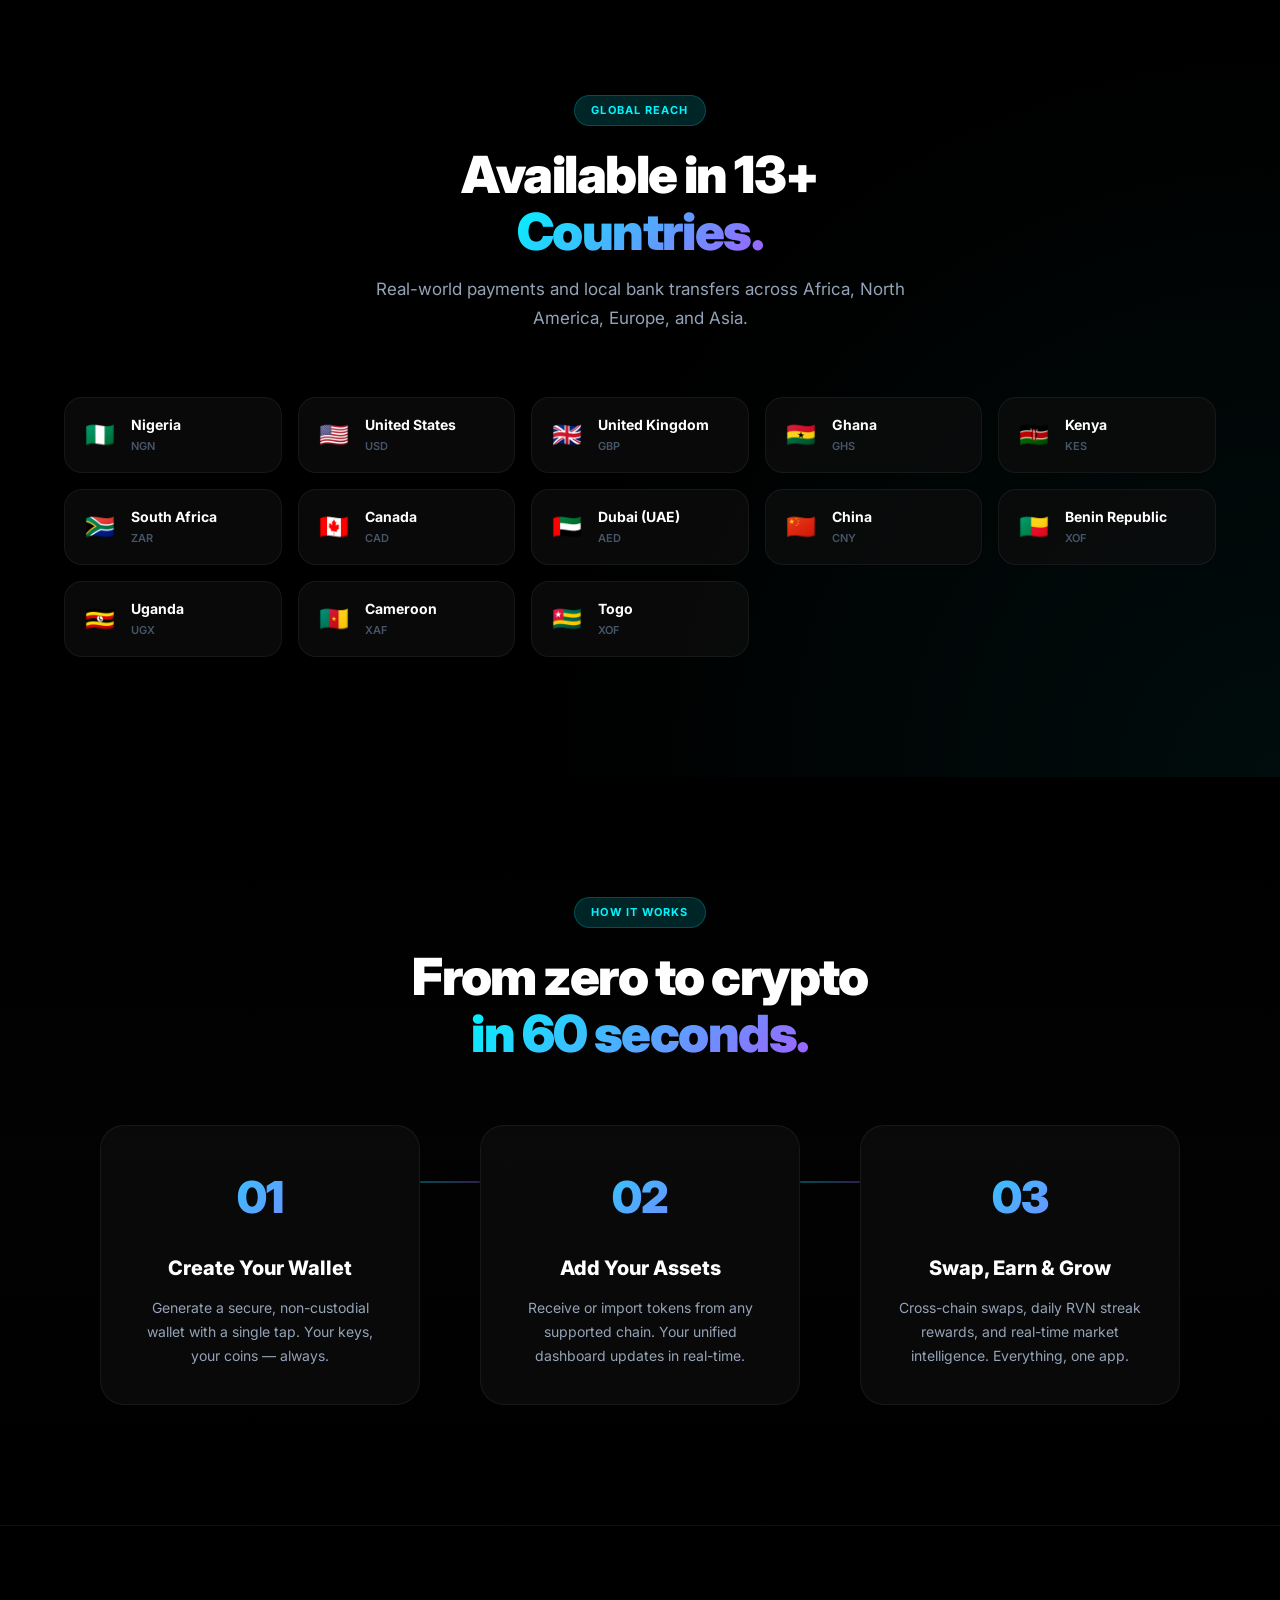
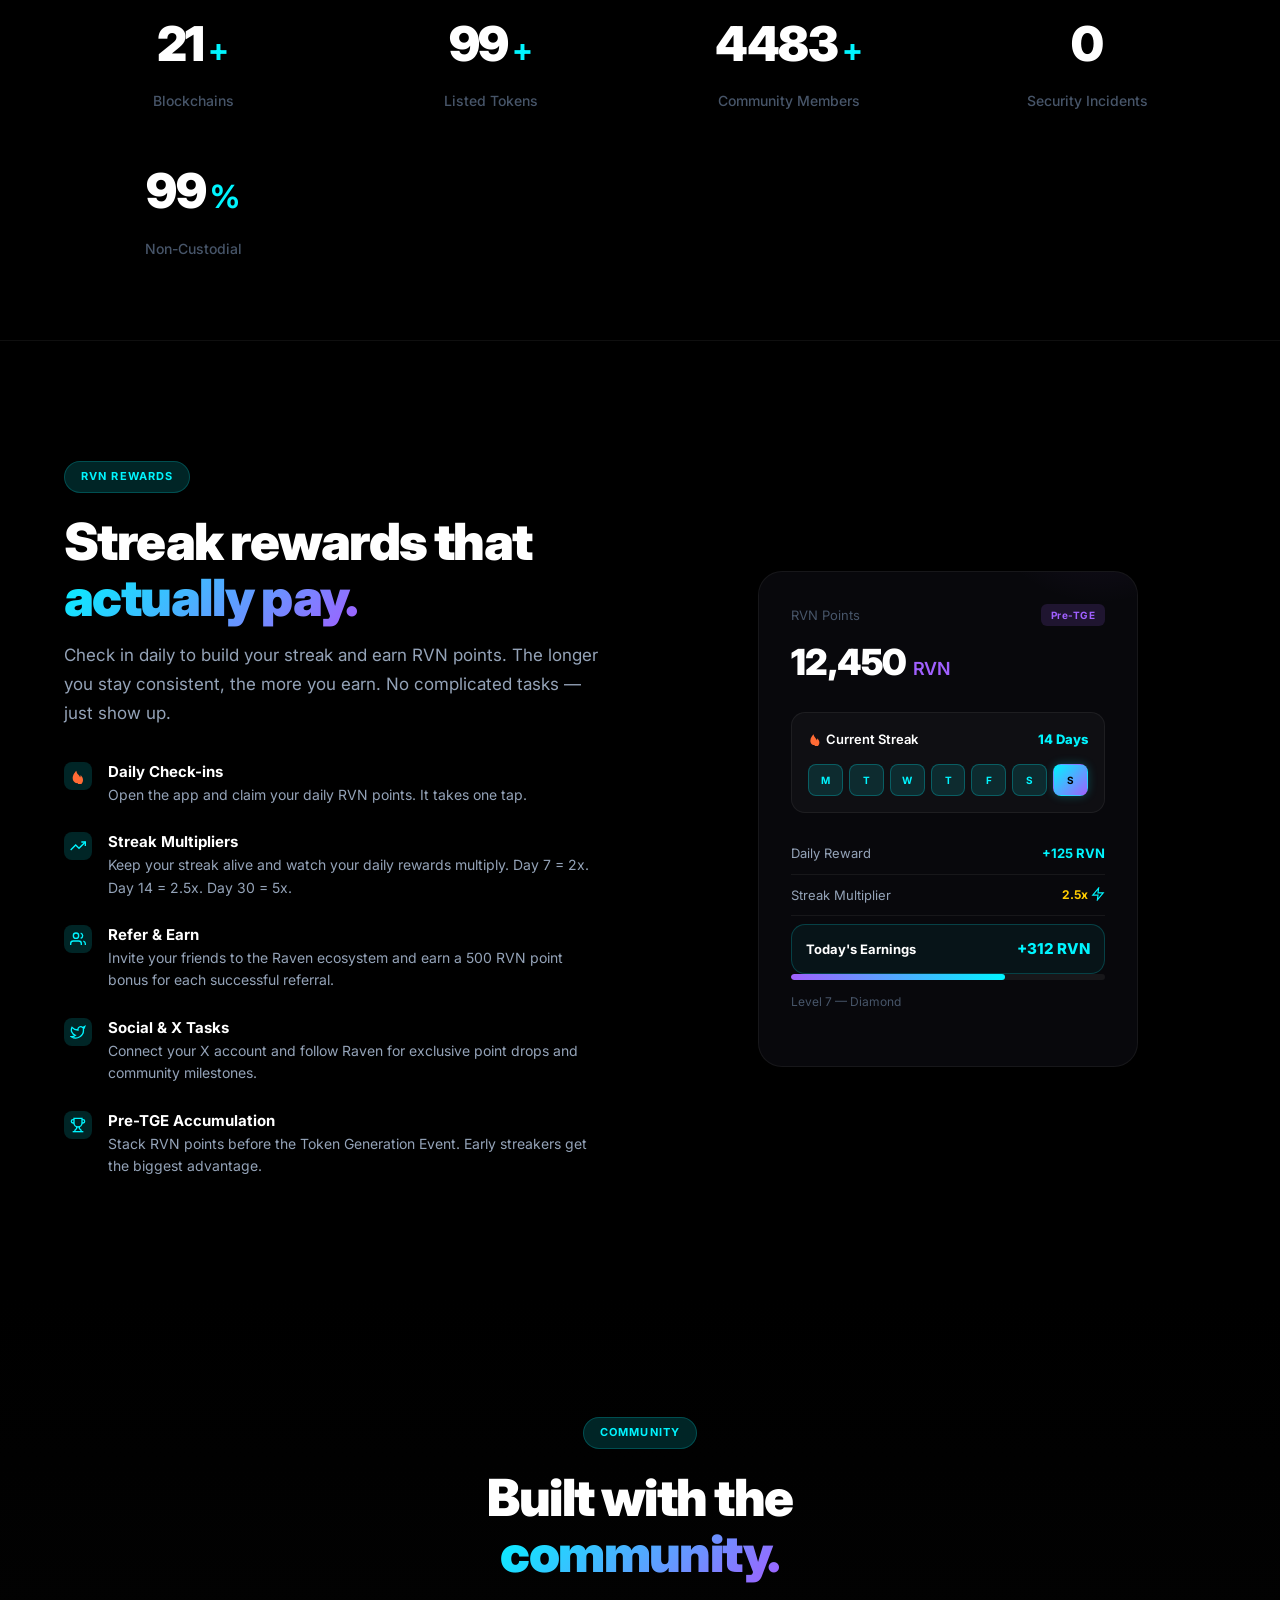
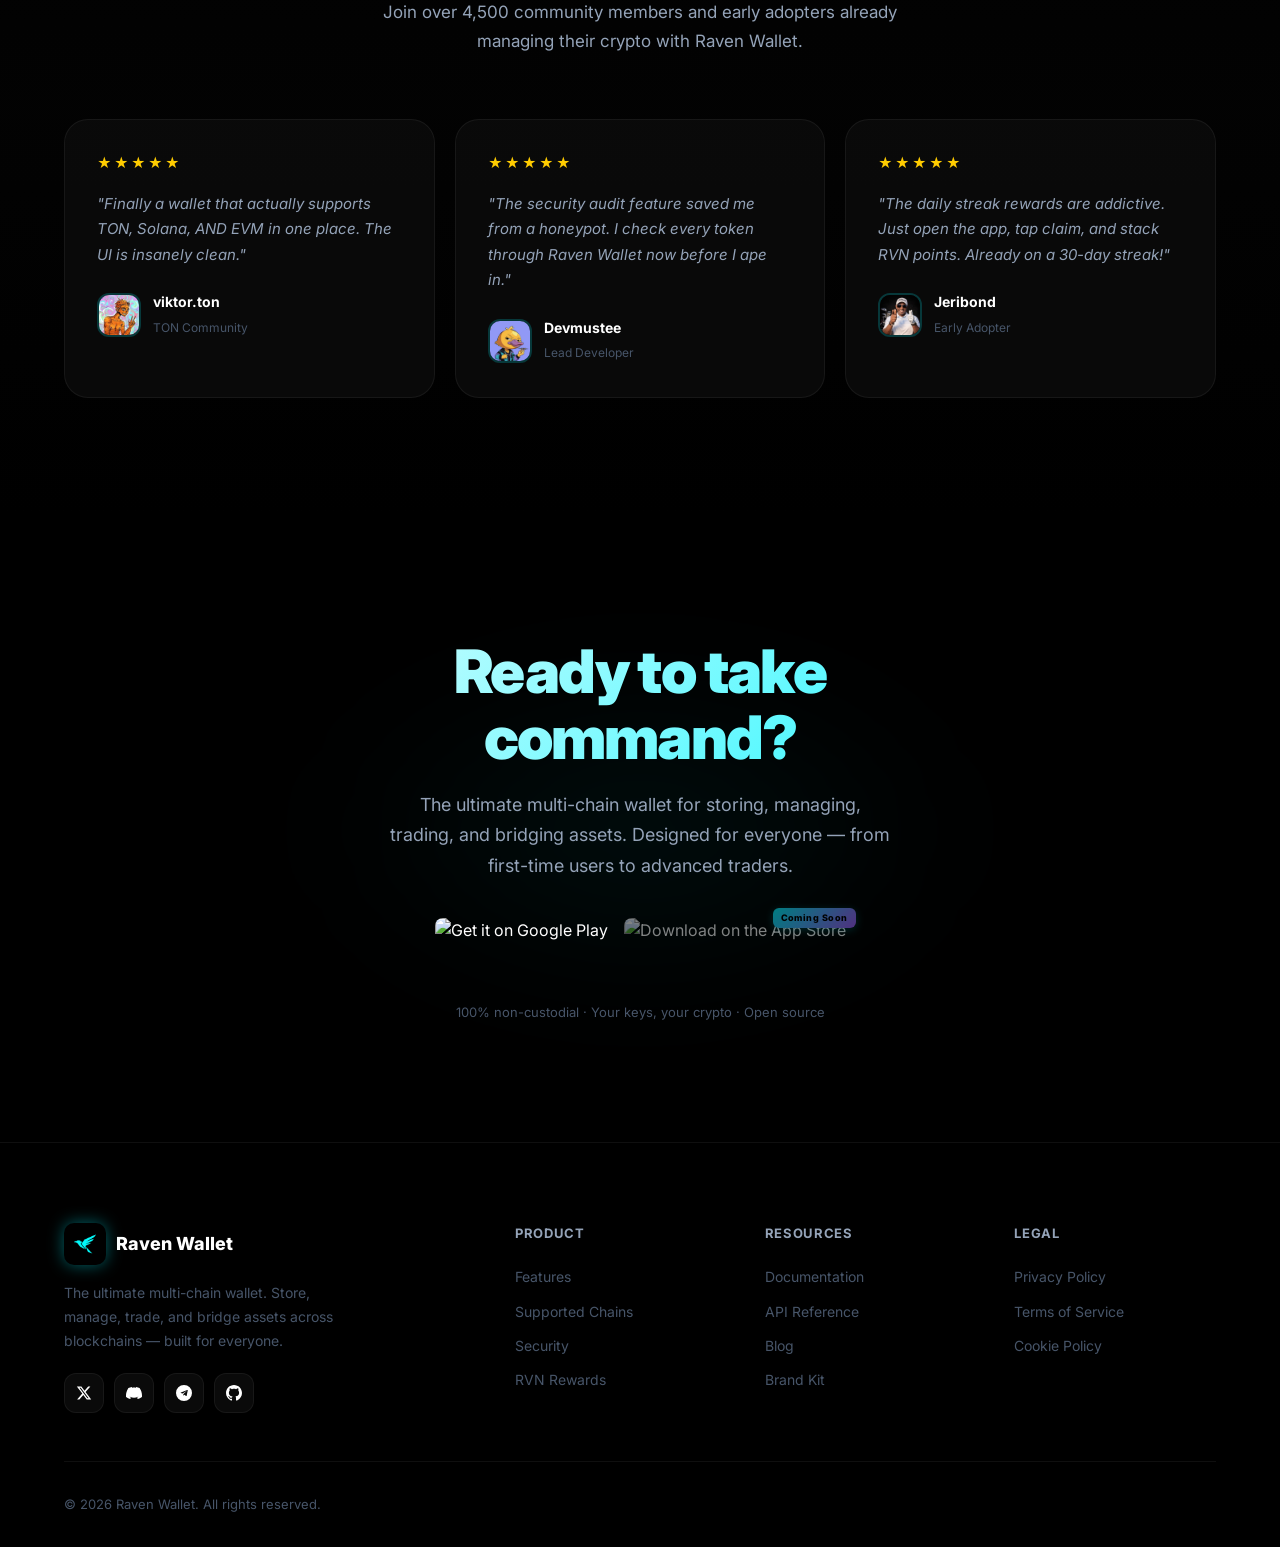
==== commit 600ebd86: "community" ====
--- a/index.html
+++ b/index.html
@@ -9,8 +9,8 @@
     <meta property="og:title" content="Raven Wallet — The Multi-Chain Command Center">
     <meta property="og:description" content="The ultimate multi-chain wallet. Store, manage, trade, and bridge assets across multiple blockchains from a single interface.">
     <meta property="og:type" content="website">
-    <link rel="icon" type="image/png" href="raven_new_logo.png">
-    <link rel="apple-touch-icon" href="raven_new_logo.png">
+    <link rel="icon" type="image/png" href="assets/raven_original_logo.png">
+    <link rel="apple-touch-icon" href="assets/raven_original_logo.png">
     <link rel="preconnect" href="https://fonts.googleapis.com">
     <link rel="preconnect" href="https://fonts.gstatic.com" crossorigin>
     <link href="https://fonts.googleapis.com/css2?family=Inter:wght@300;400;500;600;700;800;900&display=swap" rel="stylesheet">
@@ -21,7 +21,7 @@
     <nav class="nav" id="nav">
         <div class="nav-container">
             <a href="#" class="nav-logo">
-                <img src="raven_new_logo.png" alt="Raven Wallet" class="nav-logo-img">
+                <img src="assets/raven_original_logo.png" alt="Raven Wallet" class="nav-logo-img">
                 <span>Raven Wallet</span>
             </a>
             <div class="nav-links" id="navLinks">
@@ -74,12 +74,12 @@
                 </div>
                 <div class="hero-stats-row">
                     <div class="hero-stat">
-                        <span class="hero-stat-value" data-target="15">0</span><span class="hero-stat-suffix">+</span>
+                        <span class="hero-stat-value" data-target="22">0</span><span class="hero-stat-suffix">+</span>
                         <span class="hero-stat-label">Chains Supported</span>
                     </div>
                     <div class="hero-stat-divider"></div>
                     <div class="hero-stat">
-                        <span class="hero-stat-value" data-target="62">0</span><span class="hero-stat-suffix">+</span>
+                        <span class="hero-stat-value" data-target="100">0</span><span class="hero-stat-suffix">+</span>
                         <span class="hero-stat-label">Listed Tokens</span>
                     </div>
                     <div class="hero-stat-divider"></div>
@@ -282,7 +282,7 @@
                 <span class="chain-dot"></span>
                 <div class="marquee-item"><img src="https://assets.coingecko.com/coins/images/26375/small/sui_asset.jpeg" alt="SUI" class="marquee-logo"><span>SUI</span></div>
                 <span class="chain-dot"></span>
-                <div class="marquee-item"><img src="https://avatars.githubusercontent.com/u/108554348?s=200&v=4" alt="Base" class="marquee-logo"><span>Base</span></div>
+                <div class="marquee-item"><img src="assets/base_logo.png" alt="Base" class="marquee-logo"><span>Base</span></div>
                 <span class="chain-dot"></span>
                 <div class="marquee-item"><img src="https://assets.coingecko.com/coins/images/16547/small/photo_2023-03-29_21.47.00.jpeg" alt="Arbitrum" class="marquee-logo"><span>Arbitrum</span></div>
                 <span class="chain-dot"></span>
@@ -296,7 +296,7 @@
                 <span class="chain-dot"></span>
                 <div class="marquee-item"><img src="https://assets.coingecko.com/coins/images/1/small/bitcoin.png" alt="Bitcoin" class="marquee-logo"><span>Bitcoin</span></div>
                 <span class="chain-dot"></span>
-                <div class="marquee-item"><img src="https://icon.horse/icon/assetchain.org" alt="AssetChain" class="marquee-logo"><span>AssetChain</span></div>
+                <div class="marquee-item"><img src="assets/assetchain_logo.png" alt="AssetChain" class="marquee-logo"><span>AssetChain</span></div>
                 <span class="chain-dot"></span>
                 <!-- Duplicate for seamless loop -->
                 <div class="marquee-item"><img src="https://assets.coingecko.com/coins/images/279/small/ethereum.png" alt="Ethereum" class="marquee-logo"><span>Ethereum</span></div>
@@ -307,7 +307,7 @@
                 <span class="chain-dot"></span>
                 <div class="marquee-item"><img src="https://assets.coingecko.com/coins/images/26375/small/sui_asset.jpeg" alt="SUI" class="marquee-logo"><span>SUI</span></div>
                 <span class="chain-dot"></span>
-                <div class="marquee-item"><img src="https://avatars.githubusercontent.com/u/108554348?s=200&v=4" alt="Base" class="marquee-logo"><span>Base</span></div>
+                <div class="marquee-item"><img src="assets/base_logo.png" alt="Base" class="marquee-logo"><span>Base</span></div>
                 <span class="chain-dot"></span>
                 <div class="marquee-item"><img src="https://assets.coingecko.com/coins/images/16547/small/photo_2023-03-29_21.47.00.jpeg" alt="Arbitrum" class="marquee-logo"><span>Arbitrum</span></div>
                 <span class="chain-dot"></span>
@@ -321,7 +321,7 @@
                 <span class="chain-dot"></span>
                 <div class="marquee-item"><img src="https://assets.coingecko.com/coins/images/1/small/bitcoin.png" alt="Bitcoin" class="marquee-logo"><span>Bitcoin</span></div>
                 <span class="chain-dot"></span>
-                <div class="marquee-item"><img src="https://icon.horse/icon/assetchain.org" alt="AssetChain" class="marquee-logo"><span>AssetChain</span></div>
+                <div class="marquee-item"><img src="assets/assetchain_logo.png" alt="AssetChain" class="marquee-logo"><span>AssetChain</span></div>
                 <span class="chain-dot"></span>
             </div>
         </div>
@@ -434,7 +434,7 @@
                     <div class="bento-content">
                         <span class="bento-chip">THE CORE</span>
                         <h3 class="bento-title">The Modern<br>Command Center</h3>
-                        <p class="bento-desc">Track and manage all your assets across 15+ blockchains in one unified, beautiful dashboard. Real-time balances, instant actions, zero friction.</p>
+                        <p class="bento-desc">Track and manage all your assets across 22+ blockchains in one unified, beautiful dashboard. Real-time balances, instant actions, zero friction.</p>
                         <div class="bento-tags">
                             <span>Multi-Chain</span>
                             <span>Real-time</span>
@@ -473,14 +473,14 @@
                     <div class="bento-content">
                         <span class="bento-chip">PAYMENTS & SERVICES</span>
                         <h3 class="bento-title">Everyday<br>Digital Services</h3>
-                        <p class="bento-desc">Send, receive, and spend crypto seamlessly. Pay for airtime, data, utility bills, and gift cards directly within the wallet.</p>
+                        <p class="bento-desc">Send, receive, and spend crypto seamlessly. Pay for airtime, data, electricity, cable TV, and gift cards directly within the wallet.</p>
                         <p class="bento-supporting-text">Raven Wallet now supports everyday payments, allowing users to convert crypto into real-world value through airtime top-ups, bill payments, and global gift cards.</p>
                         <div class="bento-tags">
                             <span>Airtime & Data</span>
-                            <span>Utility Bills</span>
+                            <span>Electricity & Bills</span>
+                            <span>Cable TV</span>
                             <span>Global Gift Cards</span>
                             <span>Fast & Reliable</span>
-                            <span>User-Friendly</span>
                         </div>
                     </div>
                     <div class="bento-visual-sm">
@@ -605,14 +605,14 @@
                 <!-- Major Networks -->
                 <div class="chain-card"><img src="https://assets.coingecko.com/coins/images/17980/small/ton_symbol.png" alt="TON" class="chain-card-logo"><span>TON</span></div>
                 <div class="chain-card"><img src="https://assets.coingecko.com/coins/images/4128/small/solana.png" alt="Solana" class="chain-card-logo"><span>Solana</span></div>
-                <div class="chain-card"><img src="https://avatars.githubusercontent.com/u/148411516?s=200&v=4" alt="AssetChain" class="chain-card-logo"><span>AssetChain</span></div>
+                <div class="chain-card"><img src="assets/assetchain_logo.png" alt="AssetChain" class="chain-card-logo"><span>AssetChain</span></div>
                 <div class="chain-card"><img src="https://assets.coingecko.com/coins/images/279/small/ethereum.png" alt="Ethereum" class="chain-card-logo"><span>Ethereum</span></div>
 
                 <!-- EVM Chains -->
                 <div class="chain-card"><img src="https://assets.coingecko.com/coins/images/825/small/bnb-icon2_2x.png" alt="BNB Smart Chain" class="chain-card-logo"><span>BNB Smart Chain</span></div>
                 <div class="chain-card"><img src="https://assets.coingecko.com/coins/images/4713/small/polygon.png" alt="Polygon" class="chain-card-logo"><span>Polygon</span></div>
                 <div class="chain-card"><img src="https://assets.coingecko.com/coins/images/16547/small/photo_2023-03-29_21.47.00.jpeg" alt="Arbitrum" class="chain-card-logo"><span>Arbitrum</span></div>
-                <div class="chain-card"><img src="https://assets.coingecko.com/coins/images/30353/small/base.png" alt="Base" class="chain-card-logo"><span>Base</span></div>
+                <div class="chain-card"><img src="assets/base_logo.png" alt="Base" class="chain-card-logo"><span>Base</span></div>
                 <div class="chain-card"><img src="https://assets.coingecko.com/coins/images/25244/small/Optimism.png" alt="Optimism" class="chain-card-logo"><span>Optimism</span></div>
                 <div class="chain-card"><img src="https://assets.coingecko.com/coins/images/12559/small/Avalanche_Circle_RedWhite_Trans.png" alt="Avalanche C-Chain" class="chain-card-logo"><span>Avalanche C-Chain</span></div>
                 <div class="chain-card"><img src="assets/gnosis_logo.png" alt="Gnosis Chain" class="chain-card-logo"><span>Gnosis Chain</span></div>
@@ -627,6 +627,8 @@
                 <div class="chain-card"><img src="https://assets.coingecko.com/coins/images/1094/small/tron-logo.png" alt="Tron" class="chain-card-logo"><span>Tron</span></div>
                 <div class="chain-card"><img src="https://assets.coingecko.com/coins/images/975/small/cardano.png" alt="Cardano" class="chain-card-logo"><span>Cardano</span></div>
                 <div class="chain-card"><img src="https://assets.coingecko.com/coins/images/44/small/xrp-symbol-white-128.png" alt="XRPL" class="chain-card-logo"><span>XRPL</span></div>
+                <div class="chain-card"><img src="https://assets.coingecko.com/coins/images/1/small/bitcoin.png" alt="Bitcoin" class="chain-card-logo"><span>Bitcoin</span></div>
+                <div class="chain-card"><img src="assets/sei_logo.png" alt="Sei" class="chain-card-logo"><span>Sei</span></div>
                 <div class="chain-card"><img src="https://icon.horse/icon/starknet.io" alt="Starknet" class="chain-card-logo"><span>Starknet</span></div>
                 <div class="chain-card"><img src="https://icon.horse/icon/aleo.org" alt="Aleo" class="chain-card-logo"><span>Aleo</span></div>
             </div>
@@ -772,14 +774,19 @@
         <div class="section-container">
             <div class="stats-grid">
                 <div class="stat-item">
-                    <div class="stat-value" data-target="15">0</div>
+                    <div class="stat-value" data-target="22">0</div>
                     <div class="stat-suffix">+</div>
                     <div class="stat-label">Blockchains</div>
                 </div>
                 <div class="stat-item">
-                    <div class="stat-value" data-target="62">0</div>
+                    <div class="stat-value" data-target="100">0</div>
                     <div class="stat-suffix">+</div>
                     <div class="stat-label">Listed Tokens</div>
+                </div>
+                <div class="stat-item">
+                    <div class="stat-value" data-target="4500">0</div>
+                    <div class="stat-suffix">+</div>
+                    <div class="stat-label">Community Members</div>
                 </div>
                 <div class="stat-item">
                     <div class="stat-value" data-target="0">0</div>
@@ -813,6 +820,14 @@
                             <div><strong>Streak Multipliers</strong><br>Keep your streak alive and watch your daily rewards multiply. Day 7 = 2x. Day 14 = 2.5x. Day 30 = 5x.</div>
                         </li>
                         <li>
+                            <div class="reward-check"><svg width="16" height="16" viewBox="0 0 24 24" fill="none" stroke="currentColor" stroke-width="2"><path d="M17 21v-2a4 4 0 0 0-4-4H5a4 4 0 0 0-4 4v2"/><circle cx="9" cy="7" r="4"/><path d="M23 21v-2a4 4 0 0 0-3-3.87"/><path d="M16 3.13a4 4 0 0 1 0 7.75"/></svg></div>
+                            <div><strong>Refer & Earn</strong><br>Invite your friends to the Raven ecosystem and earn a 500 RVN point bonus for each successful referral.</div>
+                        </li>
+                        <li>
+                            <div class="reward-check"><svg width="16" height="16" viewBox="0 0 24 24" fill="none" stroke="currentColor" stroke-width="2"><path d="M22 4s-.7 2.1-2 3.4c1.6 10-9.4 17.3-18 11.6 2.2.1 4.4-.6 6-2C3 15.5.5 9.6 3 5c2.2 2.6 5.6 4.1 9 4-.9-4.2 4-6.6 7-3.8 1.1 0 3-1.2 3-1.2z"/></svg></div>
+                            <div><strong>Social & X Tasks</strong><br>Connect your X account and follow Raven for exclusive point drops and community milestones.</div>
+                        </li>
+                        <li>
                             <div class="reward-check"><svg width="16" height="16" viewBox="0 0 24 24" fill="none" stroke="currentColor" stroke-width="2"><path d="M6 9H4.5a2.5 2.5 0 0 1 0-5H6"/><path d="M18 9h1.5a2.5 2.5 0 0 0 0-5H18"/><path d="M4 22h16"/><path d="M10 14.66V17c0 .55-.47.98-.97 1.21C7.85 18.75 7 20 7 22"/><path d="M14 14.66V17c0 .55.47.98.97 1.21C16.15 18.75 17 20 17 22"/><path d="M18 2H6v7a6 6 0 0 0 12 0V2Z"/></svg></div>
                             <div><strong>Pre-TGE Accumulation</strong><br>Stack RVN points before the Token Generation Event. Early streakers get the biggest advantage.</div>
                         </li>
@@ -869,7 +884,7 @@
             <div class="section-header">
                 <span class="section-chip">COMMUNITY</span>
                 <h2 class="section-title">Built with the<br><span class="gradient-text">community.</span></h2>
-                <p class="section-subtitle">Join thousands of early adopters already managing their crypto with Raven Wallet.</p>
+                <p class="section-subtitle">Join over 4,500 community members and early adopters already managing their crypto with Raven Wallet.</p>
             </div>
             <div class="testimonials-grid">
                 <div class="testimonial-card">
@@ -929,7 +944,7 @@
             <div class="footer-grid">
                 <div class="footer-brand">
                     <a href="#" class="footer-logo">
-                        <img src="raven_new_logo.png" alt="Raven Wallet" class="footer-logo-img">
+                        <img src="assets/raven_original_logo.png" alt="Raven Wallet" class="footer-logo-img">
                         <span>Raven Wallet</span>
                     </a>
                     <p>The ultimate multi-chain wallet. Store, manage, trade, and bridge assets across blockchains — built for everyone.</p>
